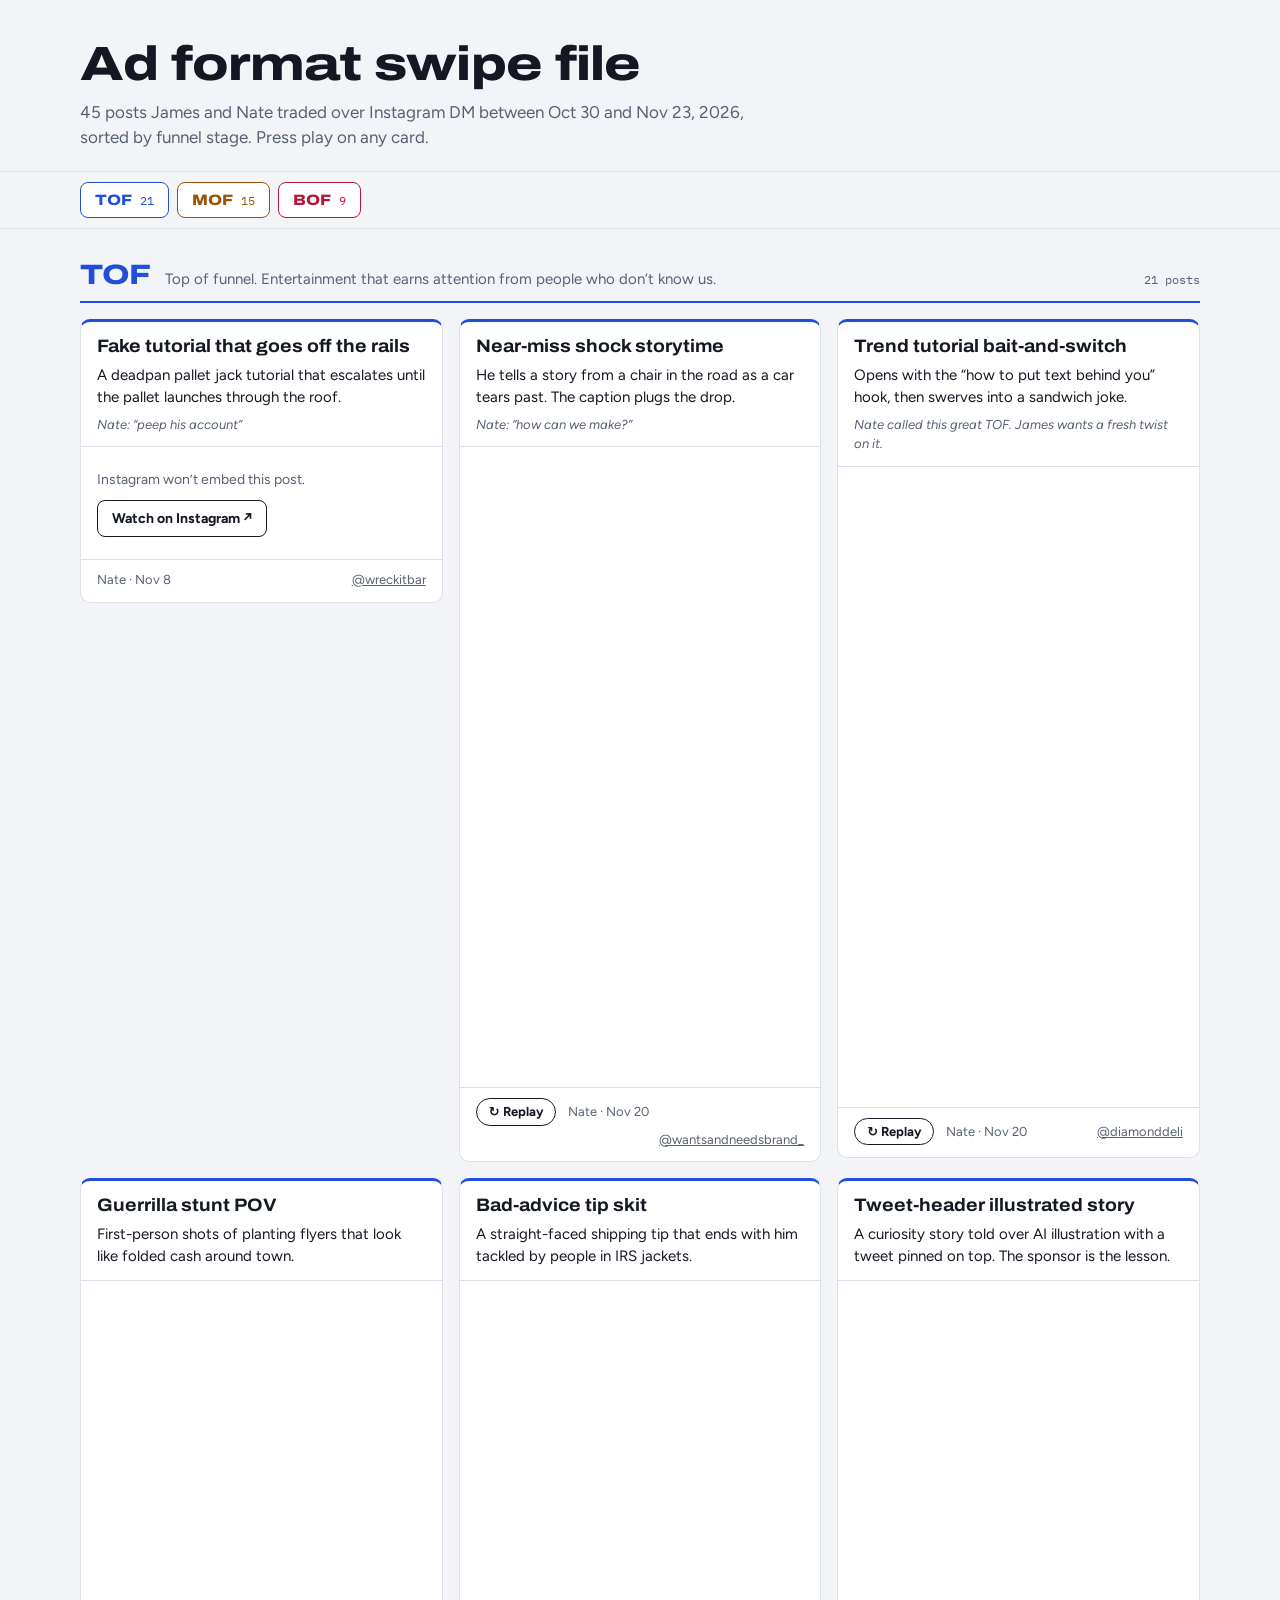
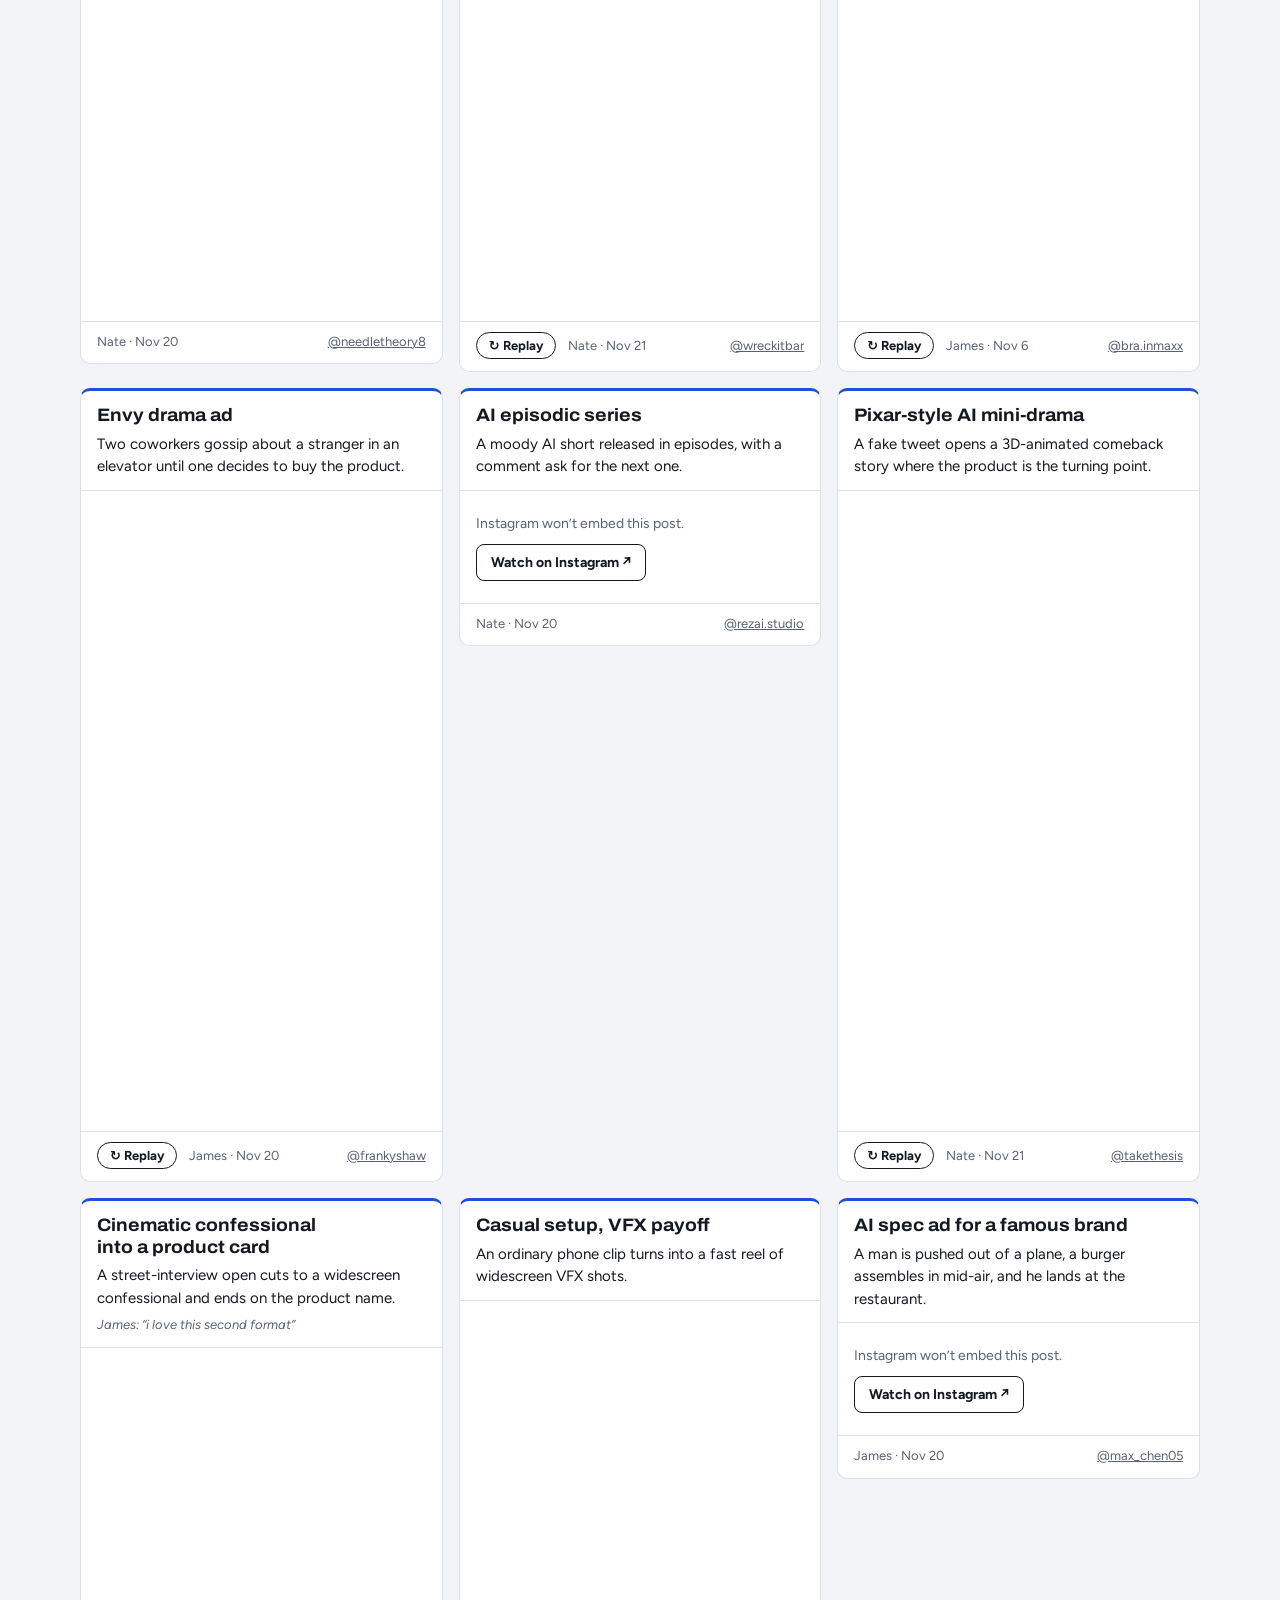
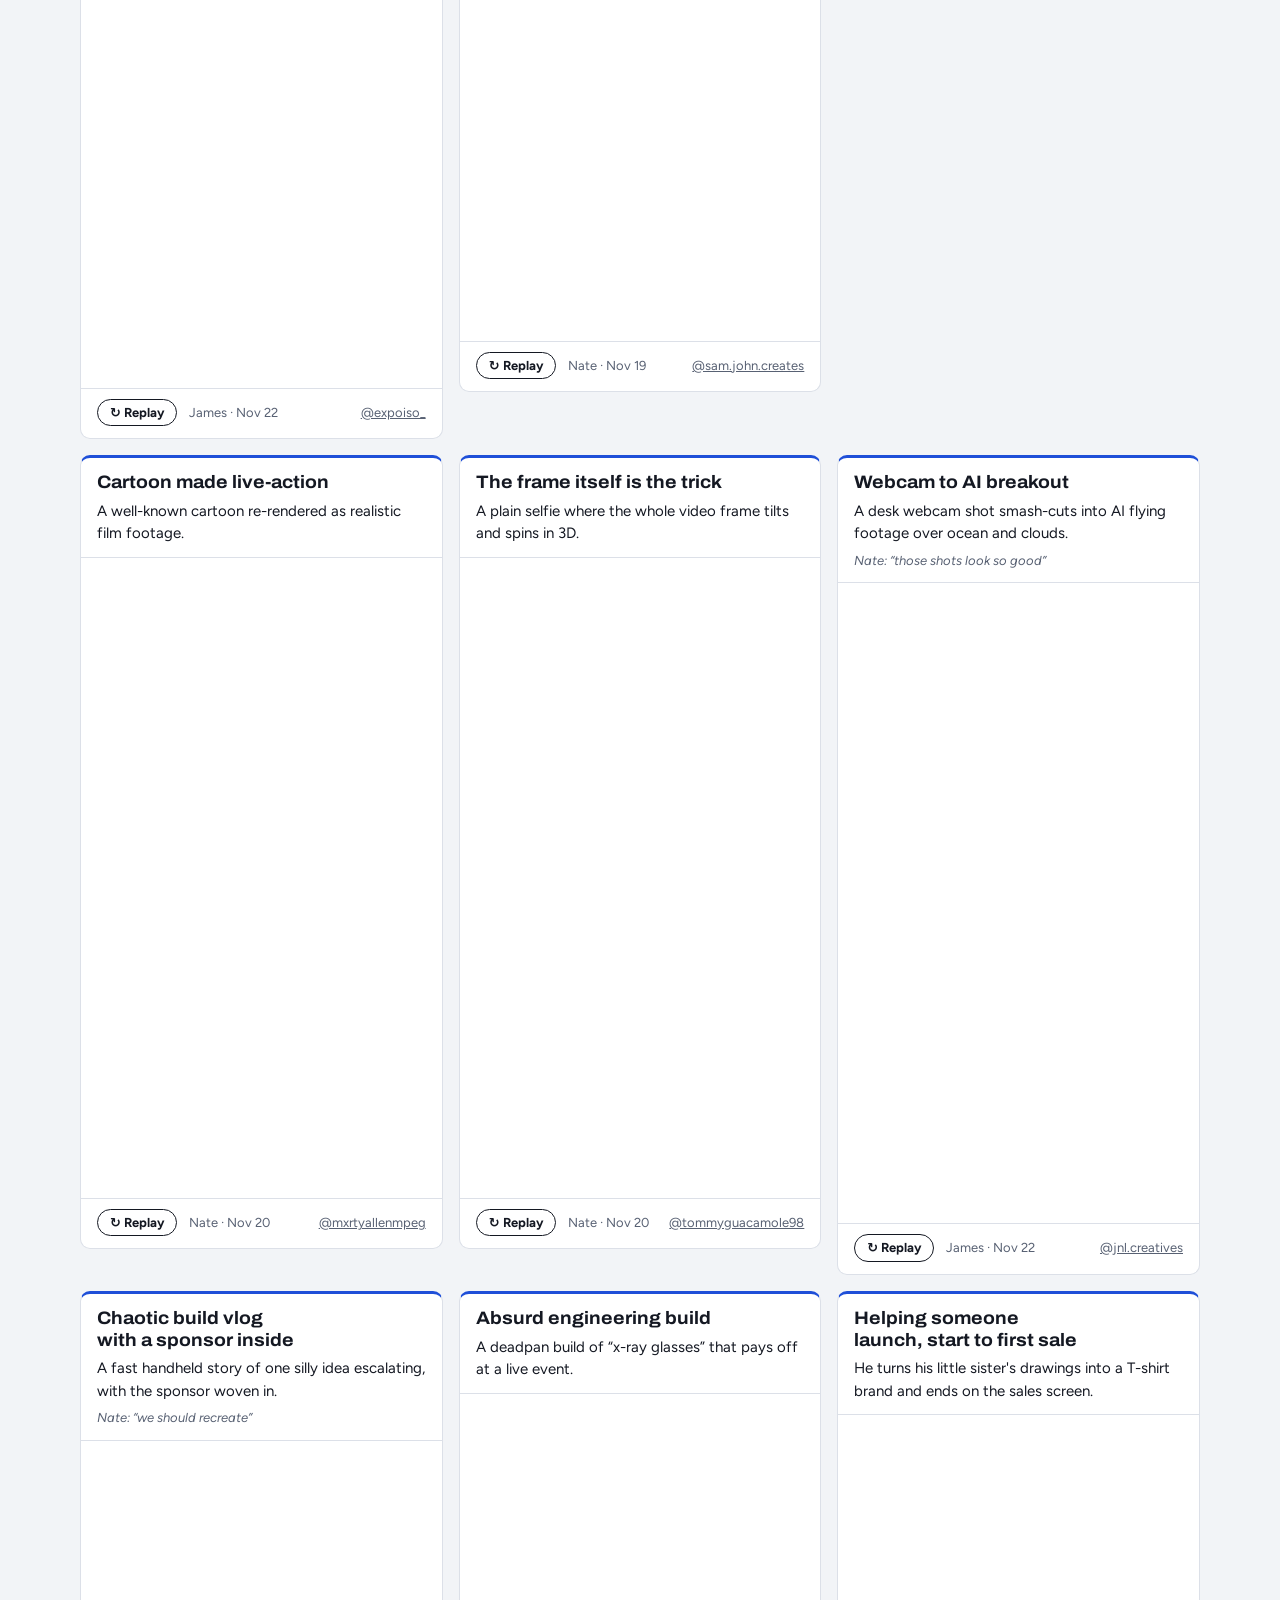
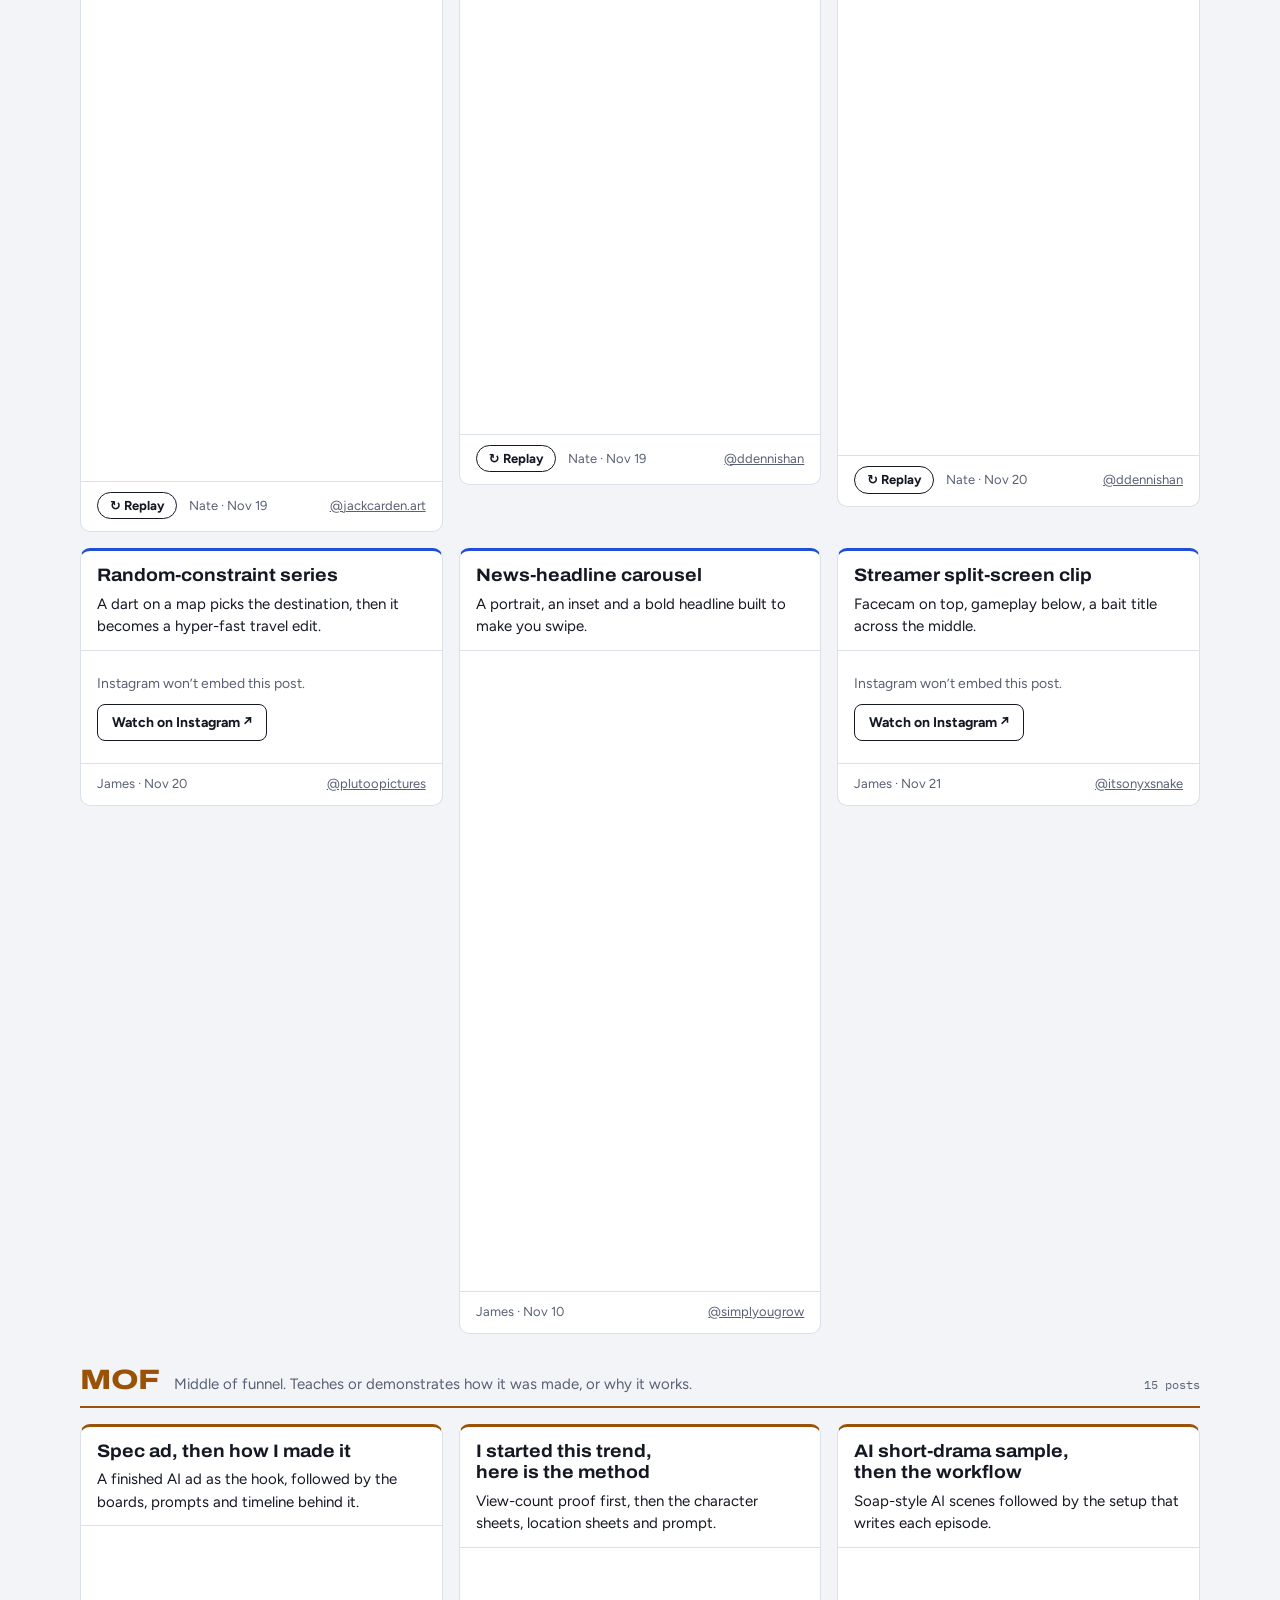
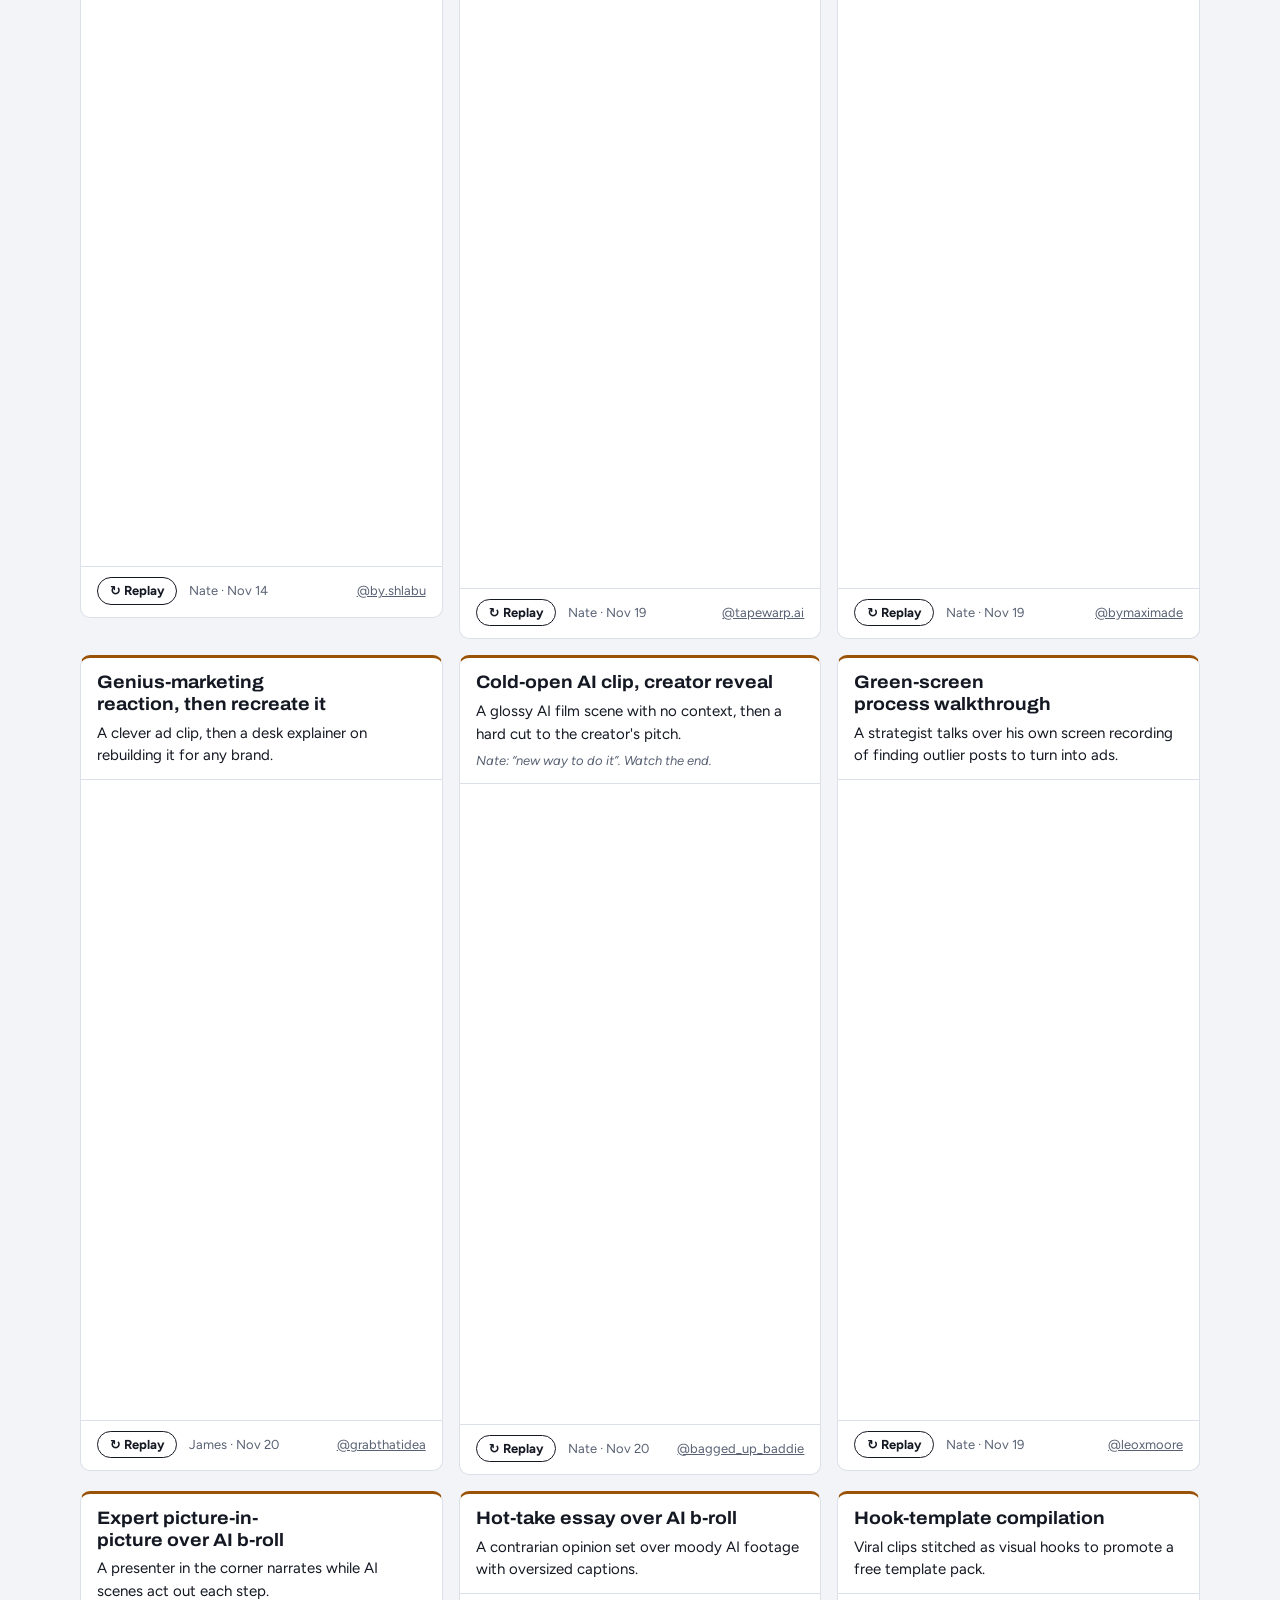
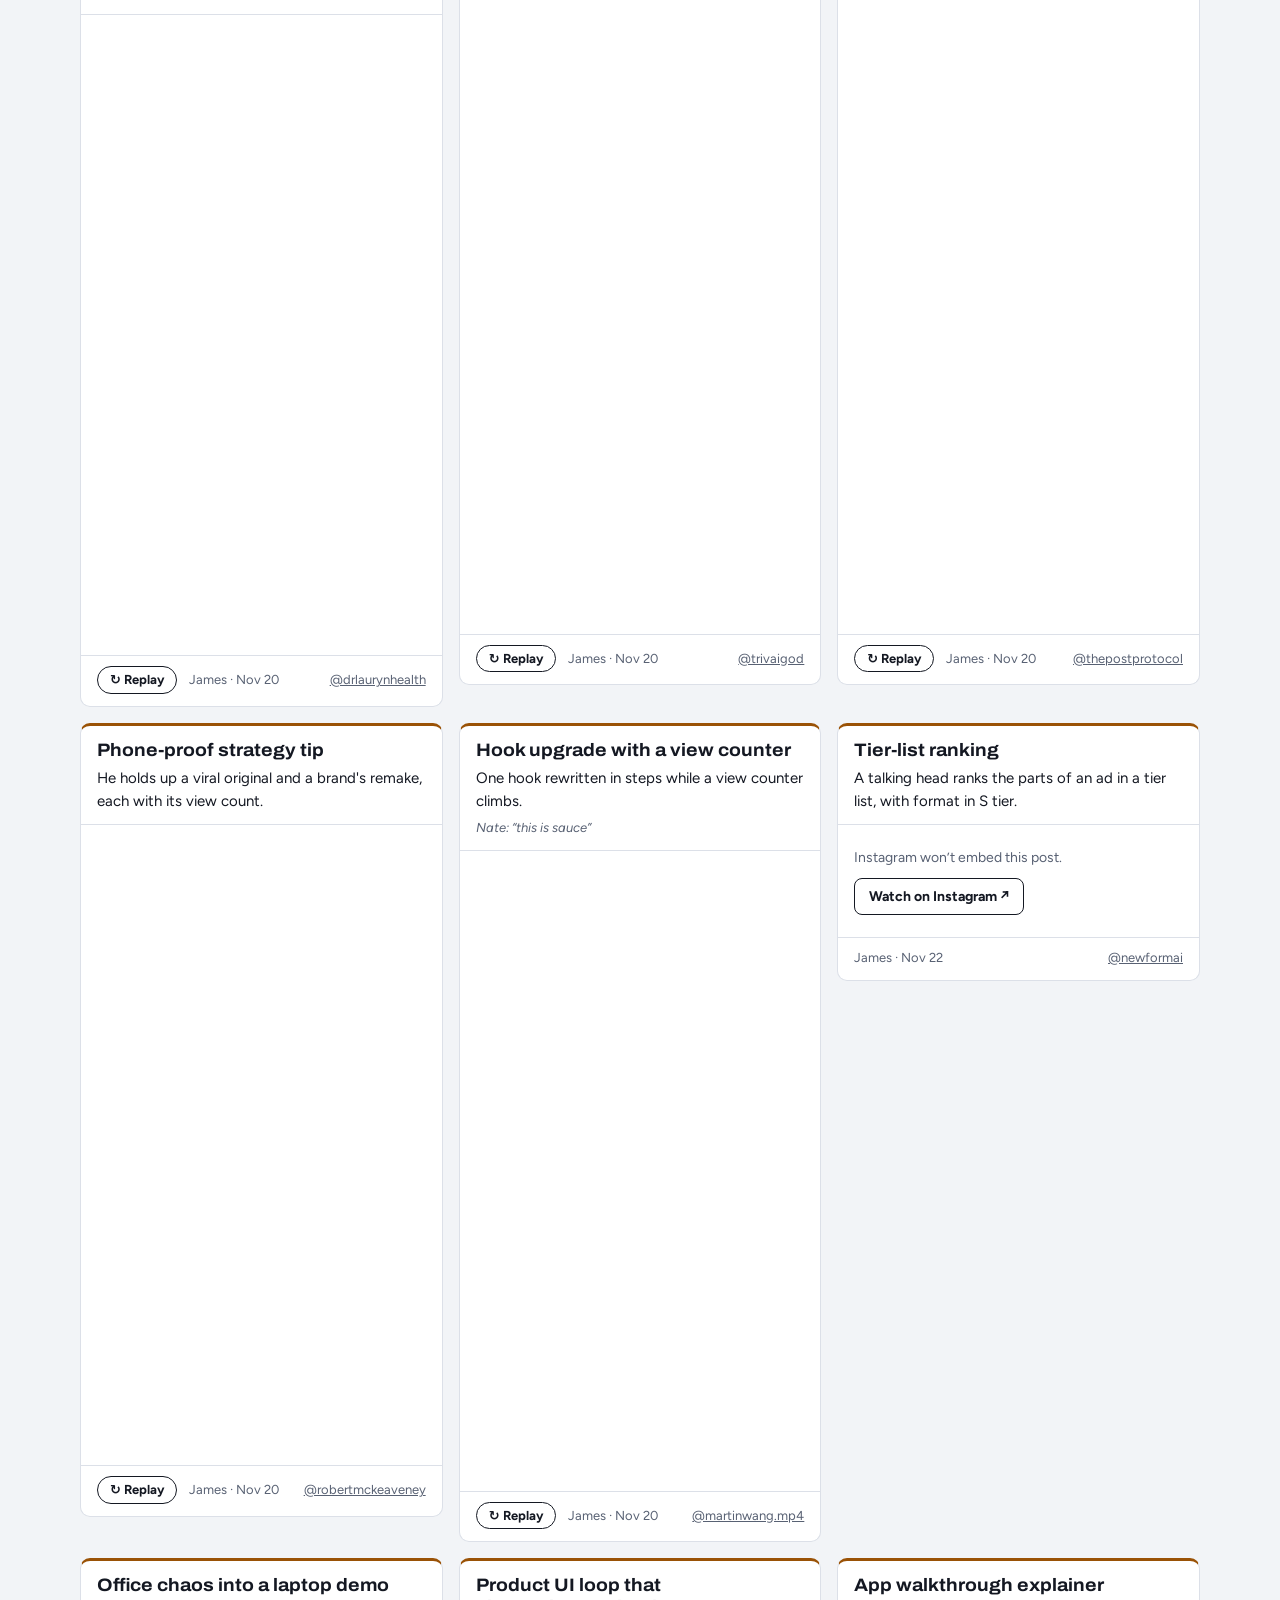
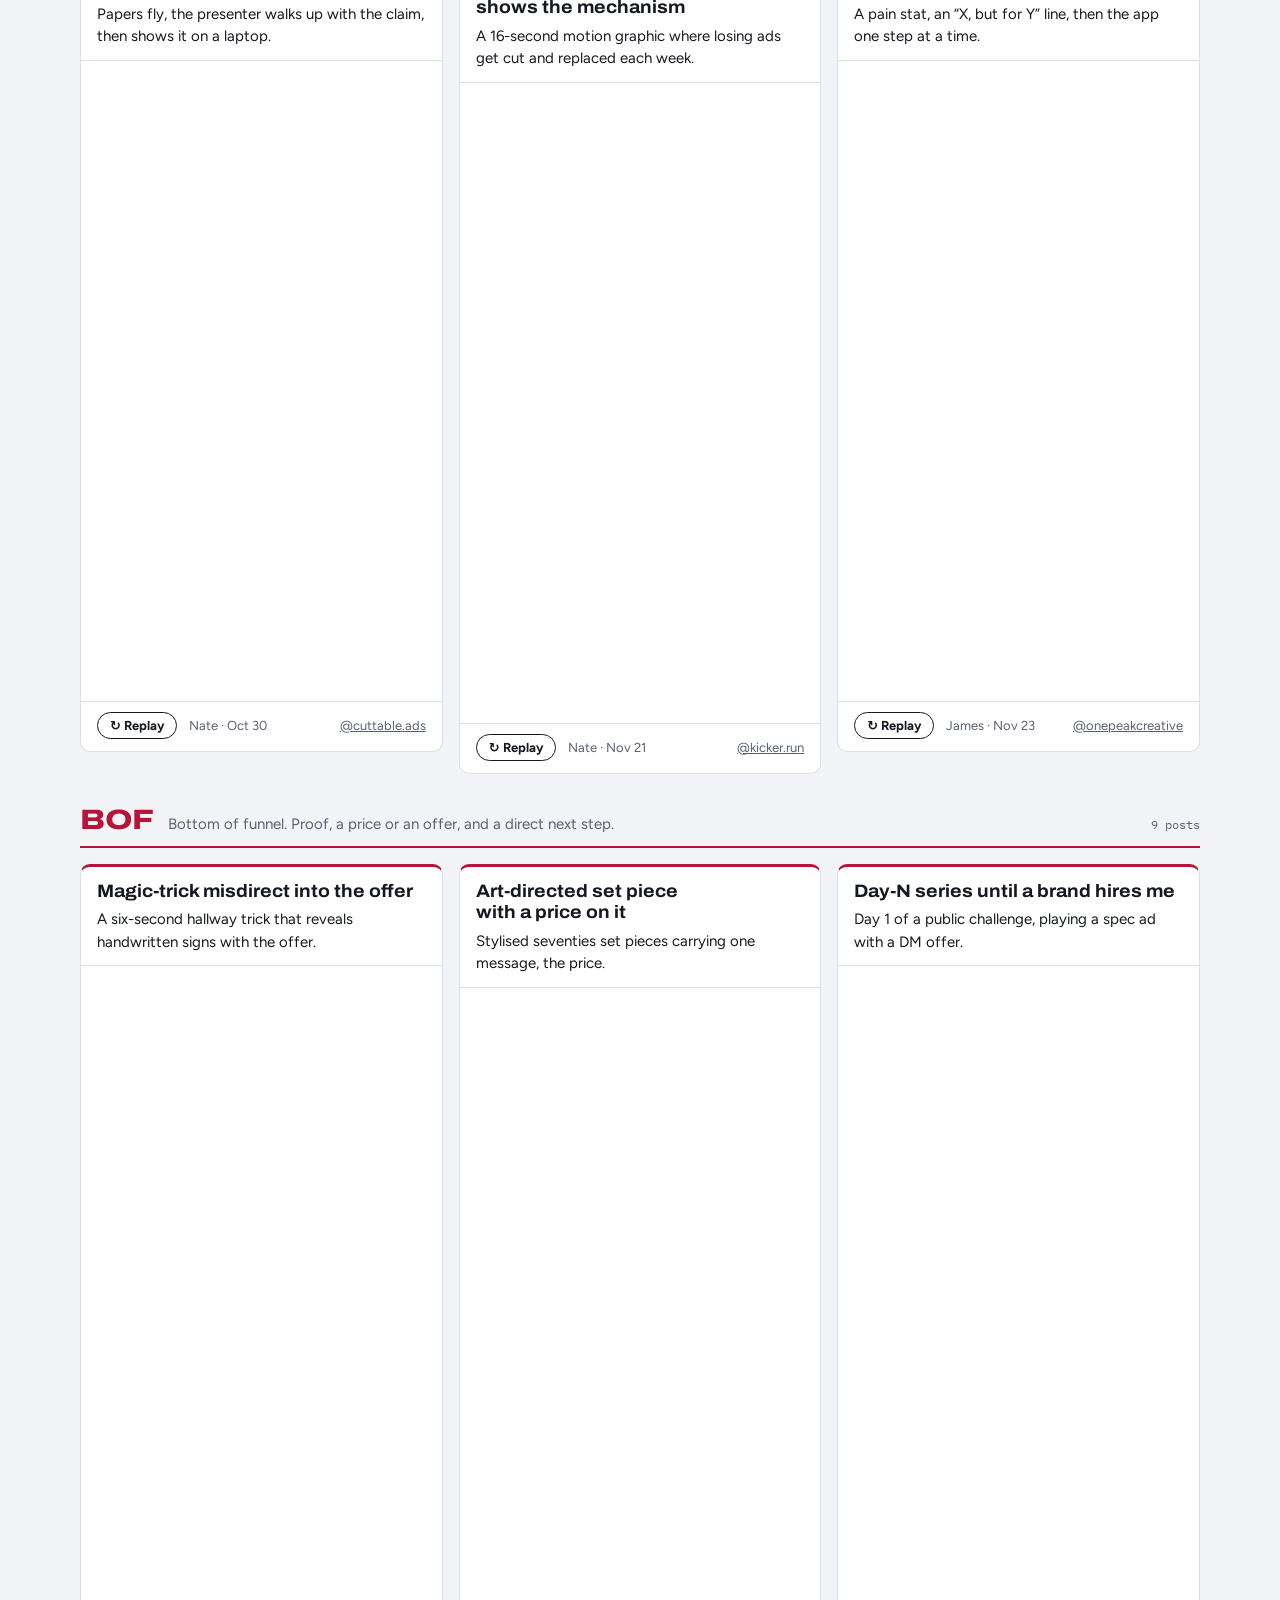
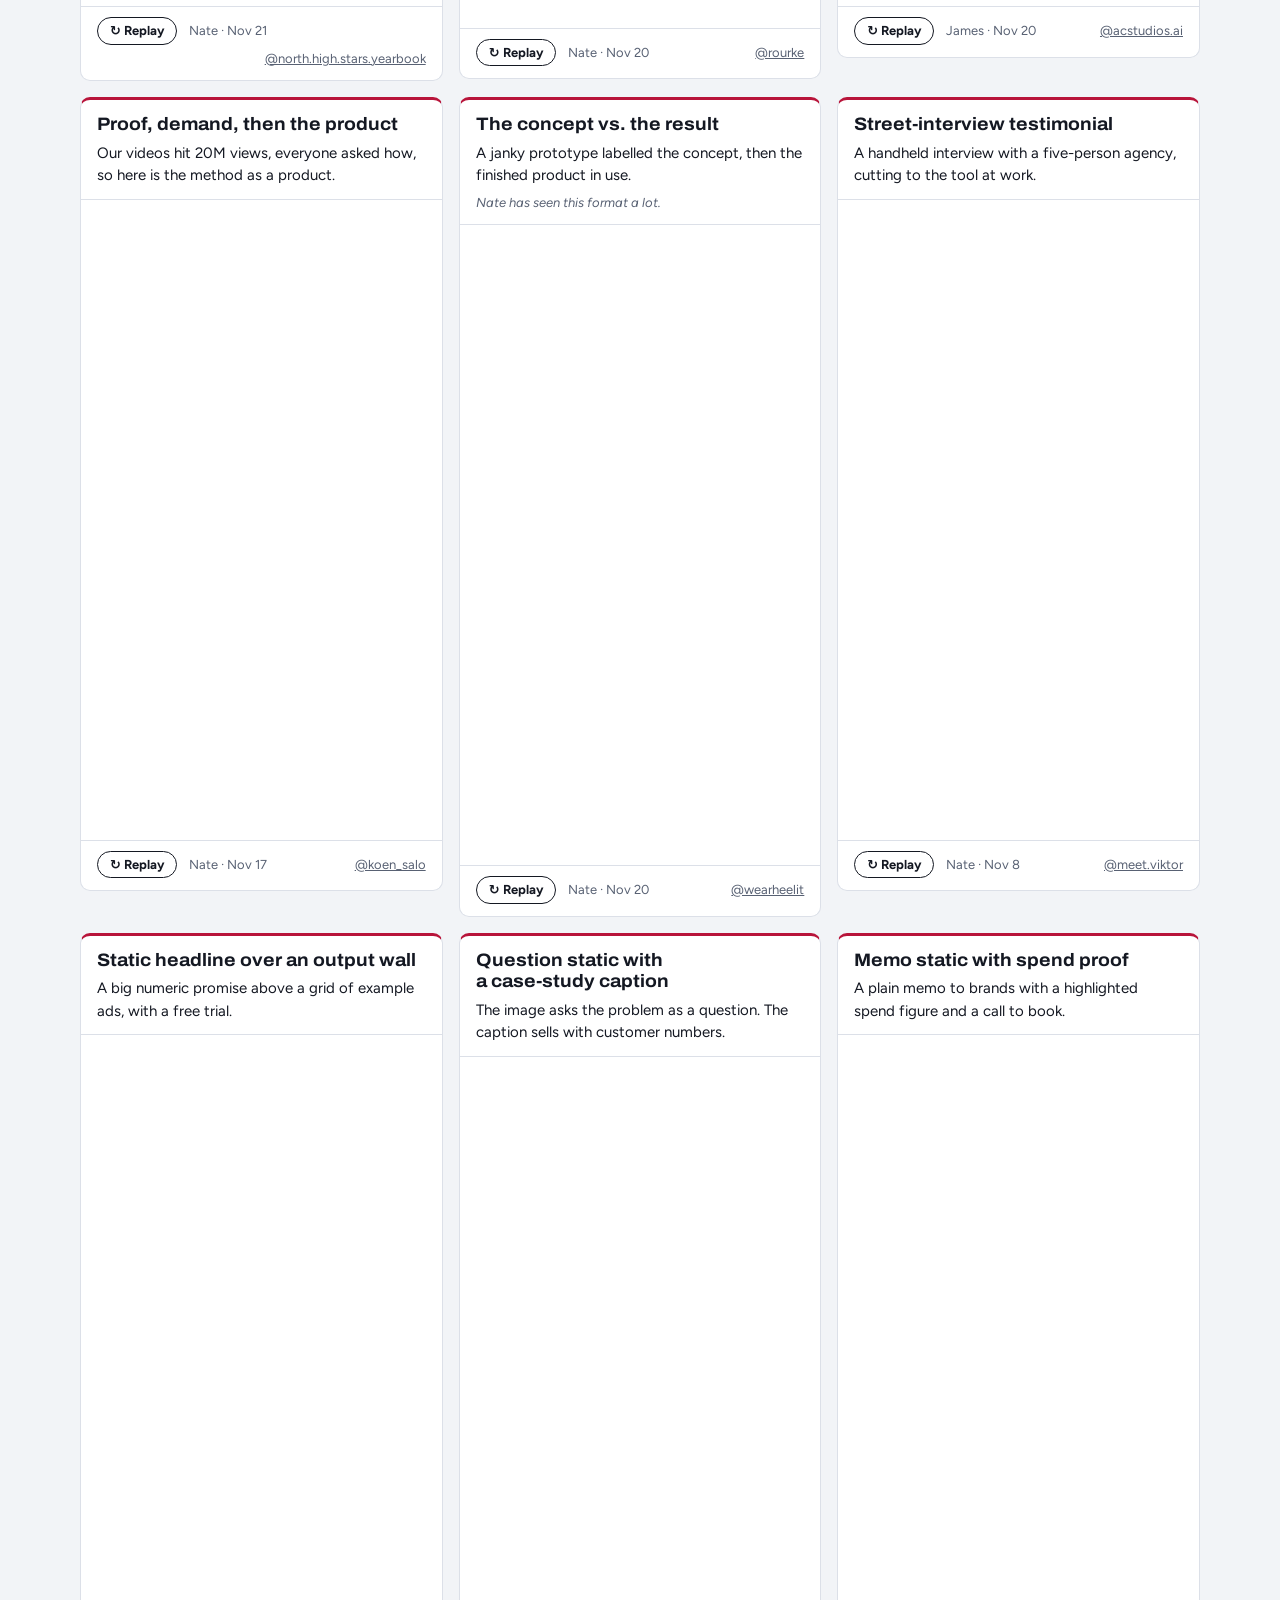
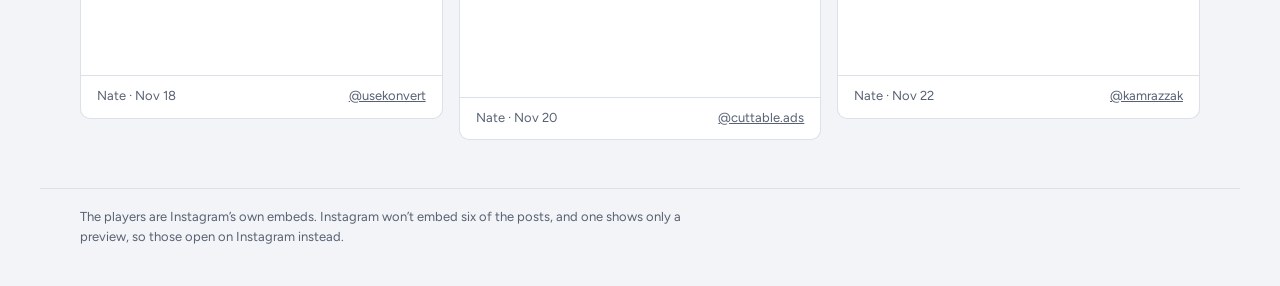
==== public/formats/index.html @ 9b808297 "Formats: add a Replay button under each video Instagram's embedded player ends on a "Watch again on " ====
<!DOCTYPE html>
<html lang="en">
<head>
<meta charset="utf-8">
<meta name="viewport" content="width=device-width, initial-scale=1">
<meta name="robots" content="noindex">
<title>Ad Format Swipe File</title>
<link href="https://fonts.googleapis.com/css2?family=Archivo:wdth,wght@62..125,100..900&family=Figtree:wght@400;500;600;700&family=IBM+Plex+Mono:wght@400;500&display=swap" rel="stylesheet">
<style>
:root {
  /* Layout: one title, three jump buttons, three stage sections of cards.
     Each card is a format name, one line, the post, and who sent it. */
  --bg: #F2F4F7;
  --surface: #FFFFFF;
  --ink: #141822;
  --muted: #586173;
  --line: #DCE0E8;
  --cold: #1F4FD8;
  --warm: #9A5206;
  --hot: #B8143A;
  --font-display: "Archivo", "Arial Narrow", Arial, sans-serif;
  --font-body: "Figtree", "Segoe UI", system-ui, sans-serif;
  --font-mono: "IBM Plex Mono", ui-monospace, "SF Mono", Menlo, monospace;
}
@media (prefers-color-scheme: dark) {
  :root:not([data-theme="light"]) {
    color-scheme: dark;
    --bg: #0E1016; --surface: #171A22; --ink: #ECEEF3; --muted: #9AA3B3; --line: #2A2F3B;
    --cold: #8FB0FF; --warm: #F0B45A; --hot: #FF8AA0;
  }
}
:root[data-theme="dark"] {
  color-scheme: dark;
  --bg: #0E1016; --surface: #171A22; --ink: #ECEEF3; --muted: #9AA3B3; --line: #2A2F3B;
  --cold: #8FB0FF; --warm: #F0B45A; --hot: #FF8AA0;
}

*, *::before, *::after { box-sizing: border-box; }
body {
  margin: 0; background: var(--bg); color: var(--ink);
  font-family: var(--font-body); font-size: 16px; line-height: 1.5;
  -webkit-font-smoothing: antialiased;
}
.wrap { max-width: 1200px; margin: 0 auto; padding-inline: clamp(16px, 4vw, 40px); }
[data-stage="tof"] { --stage: var(--cold); }
[data-stage="mof"] { --stage: var(--warm); }
[data-stage="bof"] { --stage: var(--hot); }
button { font: inherit; color: inherit; }
:focus-visible { outline: 2px solid var(--ink); outline-offset: 2px; }

.top { padding-block: 40px 20px; }
h1 {
  font-family: var(--font-display); font-stretch: 122%; font-weight: 800;
  font-size: clamp(2rem, 5vw, 3rem); line-height: 1.04; letter-spacing: -0.02em;
  margin: 0 0 10px; text-wrap: balance;
}
.lede { margin: 0; max-width: 62ch; color: var(--muted); font-size: 1.0625rem; }

.bar { position: sticky; top: 0; z-index: 5; background: var(--bg); border-block: 1px solid var(--line); }
.bar-inner { display: flex; flex-wrap: wrap; gap: 8px; padding-block: 10px; }
.bar button {
  display: inline-flex; align-items: baseline; gap: 8px;
  border: 1px solid var(--stage); background: var(--surface); color: var(--stage);
  border-radius: 8px; padding: 6px 14px; cursor: pointer;
  font-family: var(--font-display); font-stretch: 116%; font-weight: 800; font-size: 0.9375rem;
}
.bar button:hover { background: var(--stage); color: var(--bg); }
.bar button .n { font-family: var(--font-mono); font-weight: 400; font-size: 0.75rem; font-variant-numeric: tabular-nums; }

main { padding-bottom: 48px; }
.stage { padding-top: 32px; scroll-margin-top: 56px; }
.stage-head {
  display: flex; flex-wrap: wrap; align-items: baseline; gap: 4px 14px;
  border-bottom: 2px solid var(--stage); padding-bottom: 10px; margin-bottom: 16px;
}
.stage-head h2 {
  font-family: var(--font-display); font-stretch: 122%; font-weight: 800;
  font-size: 1.75rem; line-height: 1; letter-spacing: -0.01em; margin: 0; color: var(--stage);
}
.stage-head p { margin: 0; color: var(--muted); font-size: 0.9375rem; }
.stage-head .count { margin-left: auto; font-family: var(--font-mono); font-size: 0.75rem; color: var(--muted); }

.grid { display: grid; grid-template-columns: repeat(auto-fill, minmax(min(100%, 340px), 1fr)); gap: 16px; align-items: start; }
.card {
  display: flex; flex-direction: column; min-width: 0;
  background: var(--surface); border: 1px solid var(--line); border-top: 3px solid var(--stage);
  border-radius: 10px; overflow: hidden;
}
.text { padding: 14px 16px 12px; display: flex; flex-direction: column; gap: 6px; }
.card h3 {
  font-family: var(--font-display); font-stretch: 108%; font-weight: 700;
  font-size: 1.125rem; line-height: 1.2; margin: 0; text-wrap: balance;
}
.line { margin: 0; font-size: 0.9375rem; }
.said { margin: 0; font-size: 0.8125rem; color: var(--muted); font-style: italic; }

.player { border-block: 1px solid var(--line); background: #FFFFFF; }
.player iframe { display: block; width: 100%; height: 640px; border: 0; }
.player.off {
  background: transparent; padding: 22px 16px;
  display: flex; flex-direction: column; gap: 10px; align-items: flex-start;
}
.player.off p { margin: 0; font-size: 0.875rem; color: var(--muted); }
.watch {
  display: inline-block; border: 1px solid var(--ink); border-radius: 8px; padding: 7px 14px;
  color: var(--ink); font-weight: 700; font-size: 0.875rem; text-decoration: none;
}
.watch:hover { background: var(--ink); color: var(--bg); }

.meta {
  display: flex; flex-wrap: wrap; justify-content: space-between; gap: 4px 12px;
  padding: 10px 16px 12px; font-size: 0.8125rem; color: var(--muted);
}
.linkmode .meta { border-top: 1px solid var(--line); align-items: center; }
.embedmode .meta { justify-content: flex-start; align-items: center; }
.embedmode .meta a { margin-left: auto; }
.replay {
  border: 1px solid var(--ink); background: transparent; color: var(--ink);
  border-radius: 999px; padding: 3px 12px; font-size: 0.8125rem; font-weight: 700; cursor: pointer;
}
.replay:hover { background: var(--ink); color: var(--bg); }
.meta a { color: var(--muted); overflow-wrap: anywhere; }
.meta a:hover { color: var(--ink); }

.notes { border-top: 1px solid var(--line); padding-block: 18px 40px; color: var(--muted); font-size: 0.8125rem; }
.notes p { margin: 0; max-width: 80ch; }

@media (max-width: 720px) {
  .top { padding-block: 28px 16px; }
  .bar { position: static; }
  .stage-head .count { margin-left: 0; }
}
</style>
</head>
<body>

<header class="wrap top">
  <h1>Ad format swipe file</h1>
  <p class="lede">45 posts James and Nate traded over Instagram DM between Oct 30 and Nov 23, 2026, sorted by funnel stage. Press play on any card.</p>
</header>

<nav class="bar" aria-label="Jump to a funnel stage"><div class="wrap bar-inner" id="nav"></div></nav>

<main class="wrap" id="main"></main>

<footer class="wrap notes"><p>The players are Instagram’s own embeds. Instagram won’t embed six of the posts, and one shows only a preview, so those open on Instagram instead.</p></footer>

<script id="data" type="application/json">[{"s":"tof","n":"Fake tutorial that goes off the rails","d":"A deadpan pallet jack tutorial that escalates until the pallet launches through the roof.","h":"wreckitbar","u":"/reel/Dfe0l4mBnbK/","by":"Nate","on":"Nov 8","e":"x","t":"Nate: “peep his account”"},{"s":"tof","n":"Near-miss shock storytime","d":"He tells a story from a chair in the road as a car tears past. The caption plugs the drop.","h":"wantsandneedsbrand_","u":"/reel/DdC8RL-B4hZ/","by":"Nate","on":"Nov 20","e":"v","t":"Nate: “how can we make?”"},{"s":"tof","n":"Trend tutorial bait-and-switch","d":"Opens with the “how to put text behind you” hook, then swerves into a sandwich joke.","h":"diamonddeli","u":"/reel/DeehbZ-RkL8/","by":"Nate","on":"Nov 20","e":"v","t":"Nate called this great TOF. James wants a fresh twist on it."},{"s":"tof","n":"Guerrilla stunt POV","d":"First-person shots of planting flyers that look like folded cash around town.","h":"needletheory8","u":"/reel/DagW_YKPjac/","by":"Nate","on":"Nov 20","e":"w"},{"s":"tof","n":"Bad-advice tip skit","d":"A straight-faced shipping tip that ends with him tackled by people in IRS jackets.","h":"wreckitbar","u":"/reel/DfcjseLS7gq/","by":"Nate","on":"Nov 21","e":"v"},{"s":"tof","n":"Tweet-header illustrated story","d":"A curiosity story told over AI illustration with a tweet pinned on top. The sponsor is the lesson.","h":"bra.inmaxx","u":"/p/De1KHa2gFvG/","by":"James","on":"Nov 6","e":"v"},{"s":"tof","n":"Envy drama ad","d":"Two coworkers gossip about a stranger in an elevator until one decides to buy the product.","h":"frankyshaw","u":"/reel/DeU9pM7xy1E/","by":"James","on":"Nov 20","e":"v"},{"s":"tof","n":"AI episodic series","d":"A moody AI short released in episodes, with a comment ask for the next one.","h":"rezai.studio","u":"/reel/Df9p5sCxV2Z/","by":"Nate","on":"Nov 20","e":"x"},{"s":"tof","n":"Pixar-style AI mini-drama","d":"A fake tweet opens a 3D-animated comeback story where the product is the turning point.","h":"takethesis","u":"/p/Df7majcMQTp/","by":"Nate","on":"Nov 21","e":"v"},{"s":"tof","n":"Cinematic confessional into a product card","d":"A street-interview open cuts to a widescreen confessional and ends on the product name.","h":"expoiso_","u":"/reel/Dc02c0CJ-4b/","by":"James","on":"Nov 22","e":"v","t":"James: “i love this second format”"},{"s":"tof","n":"Casual setup, VFX payoff","d":"An ordinary phone clip turns into a fast reel of widescreen VFX shots.","h":"sam.john.creates","u":"/reel/DdeLszSq2uD/","by":"Nate","on":"Nov 19","e":"v"},{"s":"tof","n":"AI spec ad for a famous brand","d":"A man is pushed out of a plane, a burger assembles in mid-air, and he lands at the restaurant.","h":"max_chen05","u":"/reel/DcESBP2Oejh/","by":"James","on":"Nov 20","e":"x"},{"s":"tof","n":"Cartoon made live-action","d":"A well-known cartoon re-rendered as realistic film footage.","h":"mxrtyallenmpeg","u":"/reel/DfZ6bOrB2yD/","by":"Nate","on":"Nov 20","e":"v"},{"s":"tof","n":"The frame itself is the trick","d":"A plain selfie where the whole video frame tilts and spins in 3D.","h":"tommyguacamole98","u":"/reel/DfoXUwQooT3/","by":"Nate","on":"Nov 20","e":"v"},{"s":"tof","n":"Webcam to AI breakout","d":"A desk webcam shot smash-cuts into AI flying footage over ocean and clouds.","h":"jnl.creatives","u":"/reel/Dfeodx6KRQM/","by":"James","on":"Nov 22","e":"v","t":"Nate: “those shots look so good”"},{"s":"tof","n":"Chaotic build vlog with a sponsor inside","d":"A fast handheld story of one silly idea escalating, with the sponsor woven in.","h":"jackcarden.art","u":"/reel/DdhIJoittdS/","by":"Nate","on":"Nov 19","e":"v","t":"Nate: “we should recreate”"},{"s":"tof","n":"Absurd engineering build","d":"A deadpan build of “x-ray glasses” that pays off at a live event.","h":"ddennishan","u":"/reel/Df5KonoOV0M/","by":"Nate","on":"Nov 19","e":"v"},{"s":"tof","n":"Helping someone launch, start to first sale","d":"He turns his little sister's drawings into a T-shirt brand and ends on the sales screen.","h":"ddennishan","u":"/reel/De6rtpvOi05/","by":"Nate","on":"Nov 20","e":"v"},{"s":"tof","n":"Random-constraint series","d":"A dart on a map picks the destination, then it becomes a hyper-fast travel edit.","h":"plutoopictures","u":"/reel/Dfr7Cr7TnUe/","by":"James","on":"Nov 20","e":"x"},{"s":"tof","n":"News-headline carousel","d":"A portrait, an inset and a bold headline built to make you swipe.","h":"simplyougrow","u":"/p/DfRIqeomQES/","by":"James","on":"Nov 10","e":"i"},{"s":"tof","n":"Streamer split-screen clip","d":"Facecam on top, gameplay below, a bait title across the middle.","h":"itsonyxsnake","u":"/reel/Dej5AkjxcHN/","by":"James","on":"Nov 21","e":"x"},{"s":"mof","n":"Spec ad, then how I made it","d":"A finished AI ad as the hook, followed by the boards, prompts and timeline behind it.","h":"by.shlabu","u":"/reel/DfvBBfbt936/","by":"Nate","on":"Nov 14","e":"v"},{"s":"mof","n":"I started this trend, here is the method","d":"View-count proof first, then the character sheets, location sheets and prompt.","h":"tapewarp.ai","u":"/reel/DfaJOoUN0SK/","by":"Nate","on":"Nov 19","e":"v"},{"s":"mof","n":"AI short-drama sample, then the workflow","d":"Soap-style AI scenes followed by the setup that writes each episode.","h":"bymaximade","u":"/reel/DfsceikqH4q/","by":"Nate","on":"Nov 19","e":"v"},{"s":"mof","n":"Genius-marketing reaction, then recreate it","d":"A clever ad clip, then a desk explainer on rebuilding it for any brand.","h":"grabthatidea","u":"/reel/DfPfsnFOTEo/","by":"James","on":"Nov 20","e":"v"},{"s":"mof","n":"Cold-open AI clip, creator reveal","d":"A glossy AI film scene with no context, then a hard cut to the creator's pitch.","h":"bagged_up_baddie","u":"/reel/DfvNLNHSony/","by":"Nate","on":"Nov 20","e":"v","t":"Nate: “new way to do it”. Watch the end."},{"s":"mof","n":"Green-screen process walkthrough","d":"A strategist talks over his own screen recording of finding outlier posts to turn into ads.","h":"leoxmoore","u":"/reel/Df6s-r3T0pi/","by":"Nate","on":"Nov 19","e":"v"},{"s":"mof","n":"Expert picture-in-picture over AI b-roll","d":"A presenter in the corner narrates while AI scenes act out each step.","h":"drlaurynhealth","u":"/reel/Dctd5qCiGFe/","by":"James","on":"Nov 20","e":"v"},{"s":"mof","n":"Hot-take essay over AI b-roll","d":"A contrarian opinion set over moody AI footage with oversized captions.","h":"trivaigod","u":"/reel/DYcNM1eOXjN/","by":"James","on":"Nov 20","e":"v"},{"s":"mof","n":"Hook-template compilation","d":"Viral clips stitched as visual hooks to promote a free template pack.","h":"thepostprotocol","u":"/reel/DdN-rujgYld/","by":"James","on":"Nov 20","e":"v"},{"s":"mof","n":"Phone-proof strategy tip","d":"He holds up a viral original and a brand's remake, each with its view count.","h":"robertmckeaveney","u":"/reel/DeDfWp_zslJ/","by":"James","on":"Nov 20","e":"v"},{"s":"mof","n":"Hook upgrade with a view counter","d":"One hook rewritten in steps while a view counter climbs.","h":"martinwang.mp4","u":"/reel/Dczr8MGgHeo/","by":"James","on":"Nov 20","e":"v","t":"Nate: “this is sauce”"},{"s":"mof","n":"Tier-list ranking","d":"A talking head ranks the parts of an ad in a tier list, with format in S tier.","h":"newformai","u":"/p/Df9FR3hgt4X/","by":"James","on":"Nov 22","e":"x"},{"s":"mof","n":"Office chaos into a laptop demo","d":"Papers fly, the presenter walks up with the claim, then shows it on a laptop.","h":"cuttable.ads","u":"/p/De0BCdWAmfR/","by":"Nate","on":"Oct 30","e":"v"},{"s":"mof","n":"Product UI loop that shows the mechanism","d":"A 16-second motion graphic where losing ads get cut and replaced each week.","h":"kicker.run","u":"/p/DfUWgHFA2yY/","by":"Nate","on":"Nov 21","e":"v"},{"s":"mof","n":"App walkthrough explainer","d":"A pain stat, an “X, but for Y” line, then the app one step at a time.","h":"onepeakcreative","u":"/p/Df6FpMRANpB/","by":"James","on":"Nov 23","e":"v"},{"s":"bof","n":"Magic-trick misdirect into the offer","d":"A six-second hallway trick that reveals handwritten signs with the offer.","h":"north.high.stars.yearbook","u":"/reel/DeNtpdzxn_0/","by":"Nate","on":"Nov 21","e":"v"},{"s":"bof","n":"Art-directed set piece with a price on it","d":"Stylised seventies set pieces carrying one message, the price.","h":"rourke","u":"/reel/Dfhr1AEKCcs/","by":"Nate","on":"Nov 20","e":"v"},{"s":"bof","n":"Day-N series until a brand hires me","d":"Day 1 of a public challenge, playing a spec ad with a DM offer.","h":"acstudios.ai","u":"/reel/Df8RG3ggIiA/","by":"James","on":"Nov 20","e":"v"},{"s":"bof","n":"Proof, demand, then the product","d":"Our videos hit 20M views, everyone asked how, so here is the method as a product.","h":"koen_salo","u":"/p/DfmPwd9gbA1/","by":"Nate","on":"Nov 17","e":"v"},{"s":"bof","n":"The concept vs. the result","d":"A janky prototype labelled the concept, then the finished product in use.","h":"wearheelit","u":"/reel/DfVqgPaxd7N/","by":"Nate","on":"Nov 20","e":"v","t":"Nate has seen this format a lot."},{"s":"bof","n":"Street-interview testimonial","d":"A handheld interview with a five-person agency, cutting to the tool at work.","h":"meet.viktor","u":"/p/Dd1-Quwg1tv/","by":"Nate","on":"Nov 8","e":"v"},{"s":"bof","n":"Static headline over an output wall","d":"A big numeric promise above a grid of example ads, with a free trial.","h":"usekonvert","u":"/p/Dd9GOnAMFQL/","by":"Nate","on":"Nov 18","e":"i"},{"s":"bof","n":"Question static with a case-study caption","d":"The image asks the problem as a question. The caption sells with customer numbers.","h":"cuttable.ads","u":"/p/DesZGysAS4G/","by":"Nate","on":"Nov 20","e":"i"},{"s":"bof","n":"Memo static with spend proof","d":"A plain memo to brands with a highlighted spend figure and a call to book.","h":"kamrazzak","u":"/p/Dfm7b7KAg1w/","by":"Nate","on":"Nov 22","e":"i"}]</script>
<script>
(function () {
  var EMBED = true;
  var DATA = JSON.parse(document.getElementById('data').textContent);
  var STAGES = [
    { id: 'tof', name: 'TOF', def: 'Top of funnel. Entertainment that earns attention from people who don’t know us.' },
    { id: 'mof', name: 'MOF', def: 'Middle of funnel. Teaches or demonstrates how it was made, or why it works.' },
    { id: 'bof', name: 'BOF', def: 'Bottom of funnel. Proof, a price or an offer, and a direct next step.' }
  ];
  var main = document.getElementById('main');
  var nav = document.getElementById('nav');
  document.body.className = EMBED ? 'embedmode' : 'linkmode';

  function el(tag, cls, text) {
    var e = document.createElement(tag);
    if (cls) e.className = cls;
    if (text != null) e.textContent = text;
    return e;
  }
  function watchLink(url) {
    var a = el('a', 'watch', 'Watch on Instagram ↗');
    a.href = url; a.target = '_blank'; a.rel = 'noopener noreferrer';
    return a;
  }

  function card(d) {
    var url = 'https://www.instagram.com' + d.u;
    var a = el('article', 'card');
    a.setAttribute('data-stage', d.s);

    var text = el('div', 'text');
    text.appendChild(el('h3', null, d.n));
    text.appendChild(el('p', 'line', d.d));
    if (d.t) text.appendChild(el('p', 'said', d.t));
    a.appendChild(text);

    var frame = null;
    if (EMBED && d.e !== 'x') {
      var box = el('div', 'player');
      var f = document.createElement('iframe');
      frame = f;
      f.setAttribute('loading', 'lazy');
      f.setAttribute('allowfullscreen', '');
      f.setAttribute('scrolling', 'no');
      f.setAttribute('allow', 'autoplay; encrypted-media; picture-in-picture; clipboard-write');
      f.title = 'Instagram post by ' + d.h;
      f.src = url + 'embed/';
      box.appendChild(f);
      a.appendChild(box);
    } else if (EMBED) {
      var off = el('div', 'player off');
      off.appendChild(el('p', null, 'Instagram won’t embed this post.'));
      off.appendChild(watchLink(url));
      a.appendChild(off);
    }

    var meta = el('div', 'meta');
    if (frame && d.e === 'v') {
      // Instagram's player ends on a "Watch again on Instagram" screen. Reloading the frame brings the play button back.
      var rb = el('button', 'replay', '↻ Replay');
      rb.type = 'button';
      rb.title = 'Reset the player so the video plays here again';
      rb.addEventListener('click', function () { frame.src = url + 'embed/'; });
      meta.appendChild(rb);
    }
    meta.appendChild(el('span', null, d.by + ' · ' + d.on));
    if (EMBED) {
      var h = el('a', null, '@' + d.h);
      h.href = url; h.target = '_blank'; h.rel = 'noopener noreferrer';
      meta.appendChild(h);
    } else {
      meta.appendChild(el('span', null, '@' + d.h));
      meta.appendChild(watchLink(url));
    }
    a.appendChild(meta);
    return a;
  }

  STAGES.forEach(function (s) {
    var items = DATA.filter(function (d) { return d.s === s.id; });
    var sec = el('section', 'stage');
    sec.id = s.id + '-posts';
    sec.setAttribute('data-stage', s.id);
    var head = el('div', 'stage-head');
    head.appendChild(el('h2', null, s.name));
    head.appendChild(el('p', null, s.def));
    head.appendChild(el('span', 'count', items.length + ' posts'));
    sec.appendChild(head);
    var grid = el('div', 'grid');
    items.forEach(function (d) { grid.appendChild(card(d)); });
    sec.appendChild(grid);
    main.appendChild(sec);

    var b = el('button', null, s.name + ' ');
    b.type = 'button';
    b.setAttribute('data-stage', s.id);
    b.appendChild(el('span', 'n', String(items.length)));
    b.addEventListener('click', function () { sec.scrollIntoView({ block: 'start' }); });
    nav.appendChild(b);
  });

  // Instagram's player reports its own height; size each frame to fit.
  window.addEventListener('message', function (e) {
    if (e.origin !== 'https://www.instagram.com') return;
    var d = e.data;
    try { if (typeof d === 'string') d = JSON.parse(d); } catch (x) { return; }
    if (!d || d.type !== 'MEASURE' || !d.details || !d.details.height) return;
    var frames = document.querySelectorAll('.player iframe');
    for (var i = 0; i < frames.length; i++) {
      if (frames[i].contentWindow === e.source) { frames[i].style.height = Math.ceil(d.details.height) + 'px'; break; }
    }
  });
})();
</script>
</body>
</html>
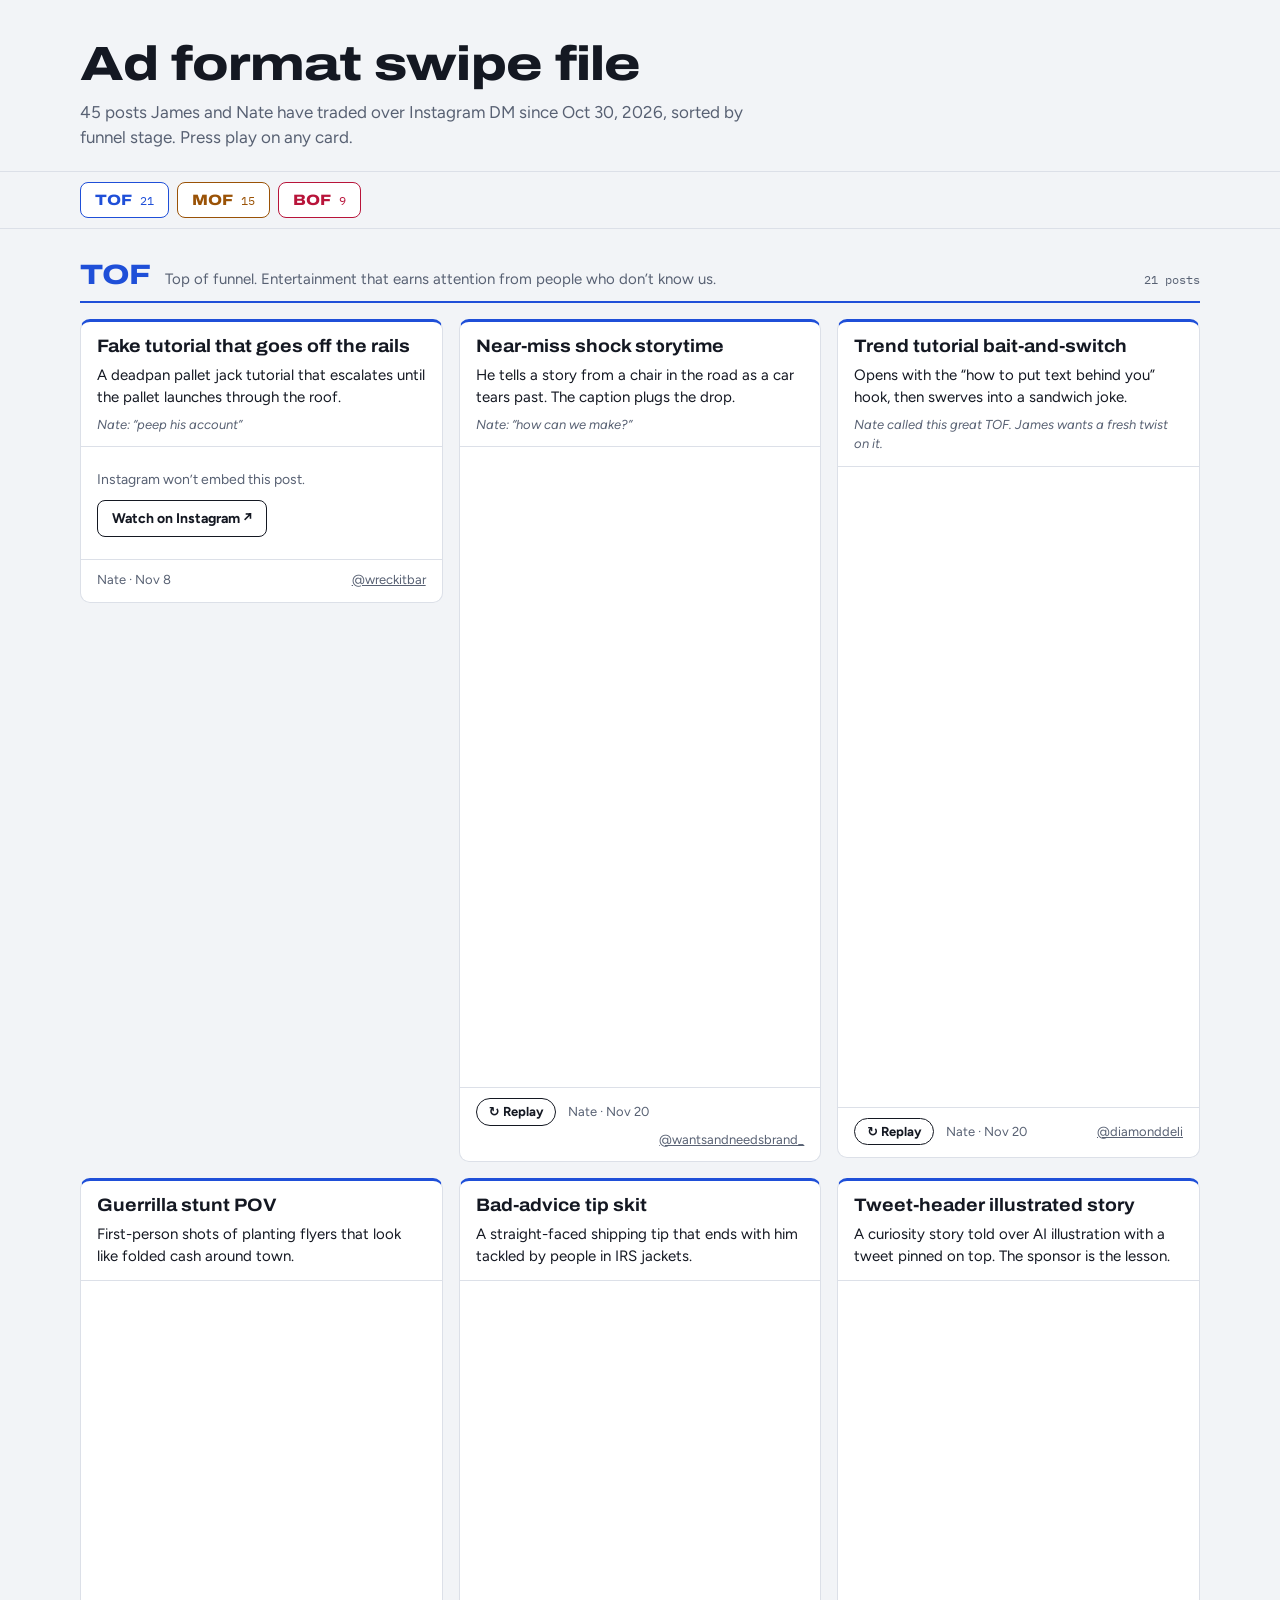
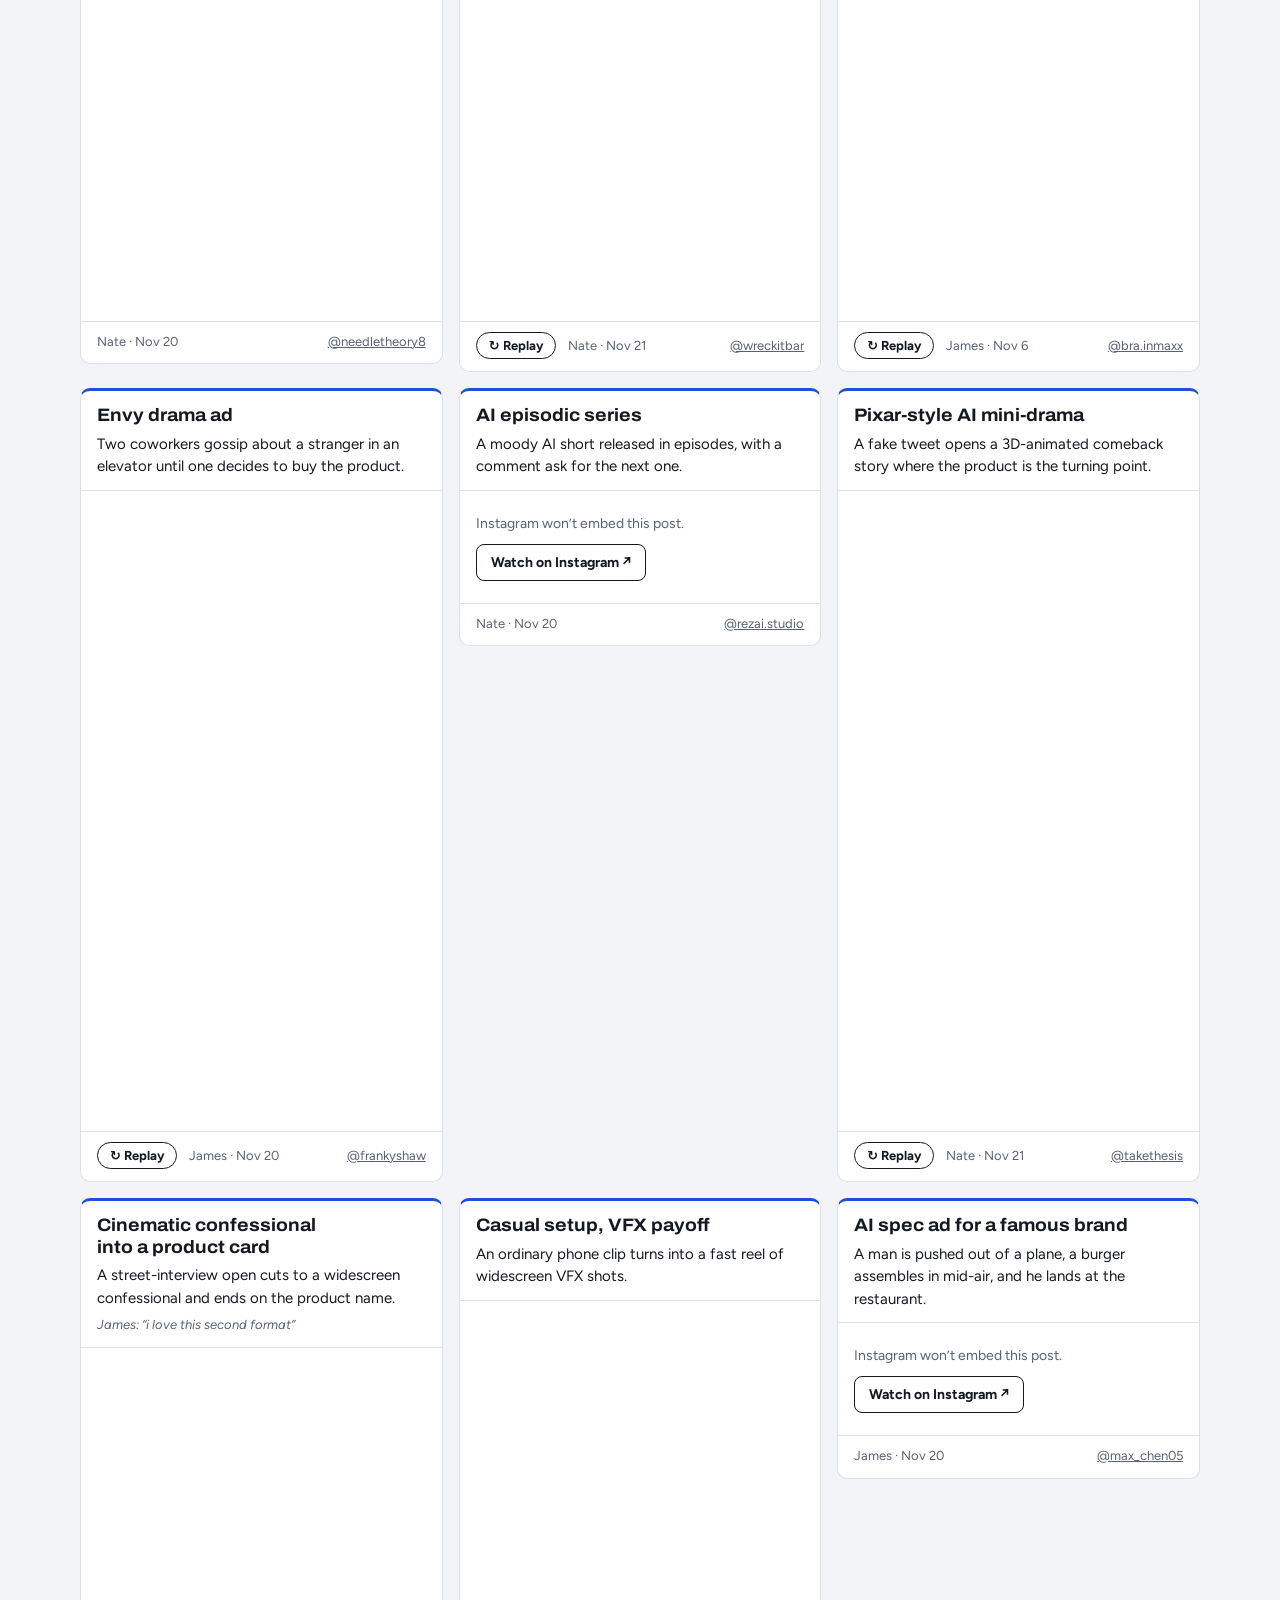
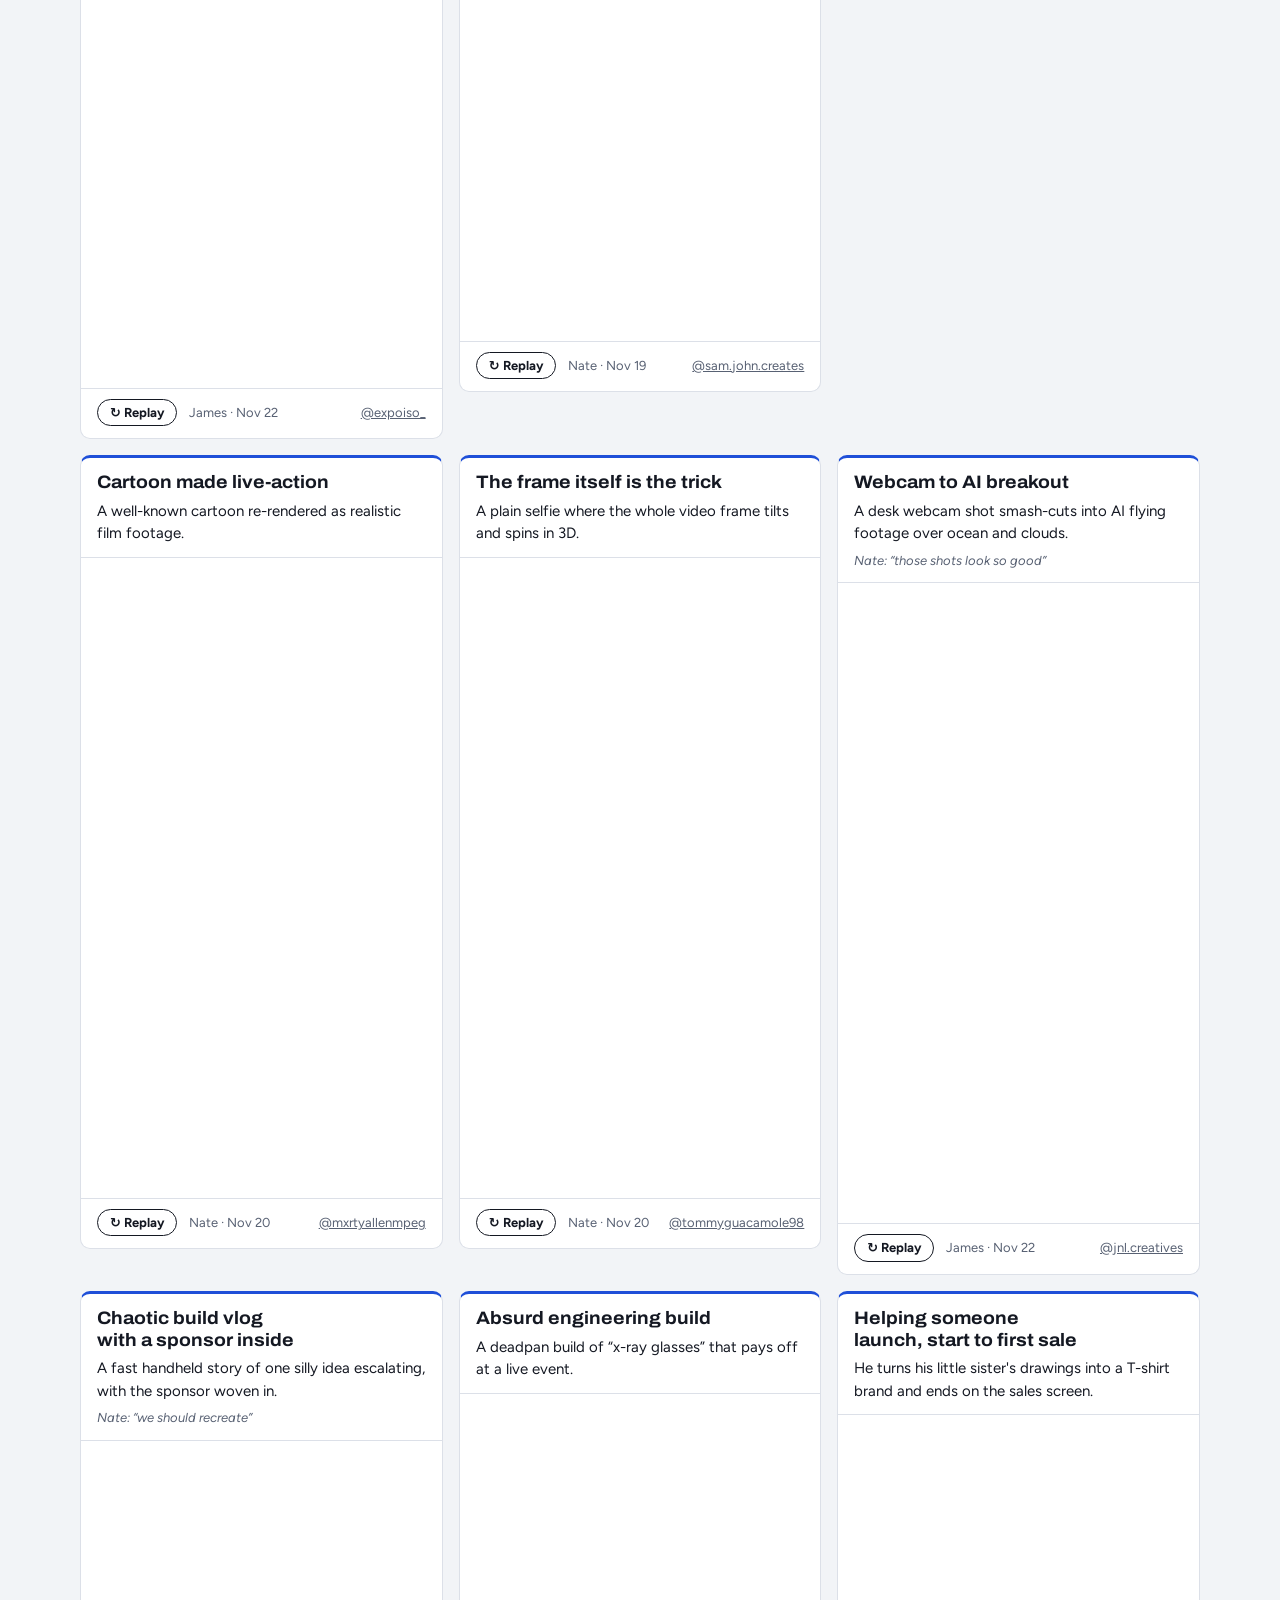
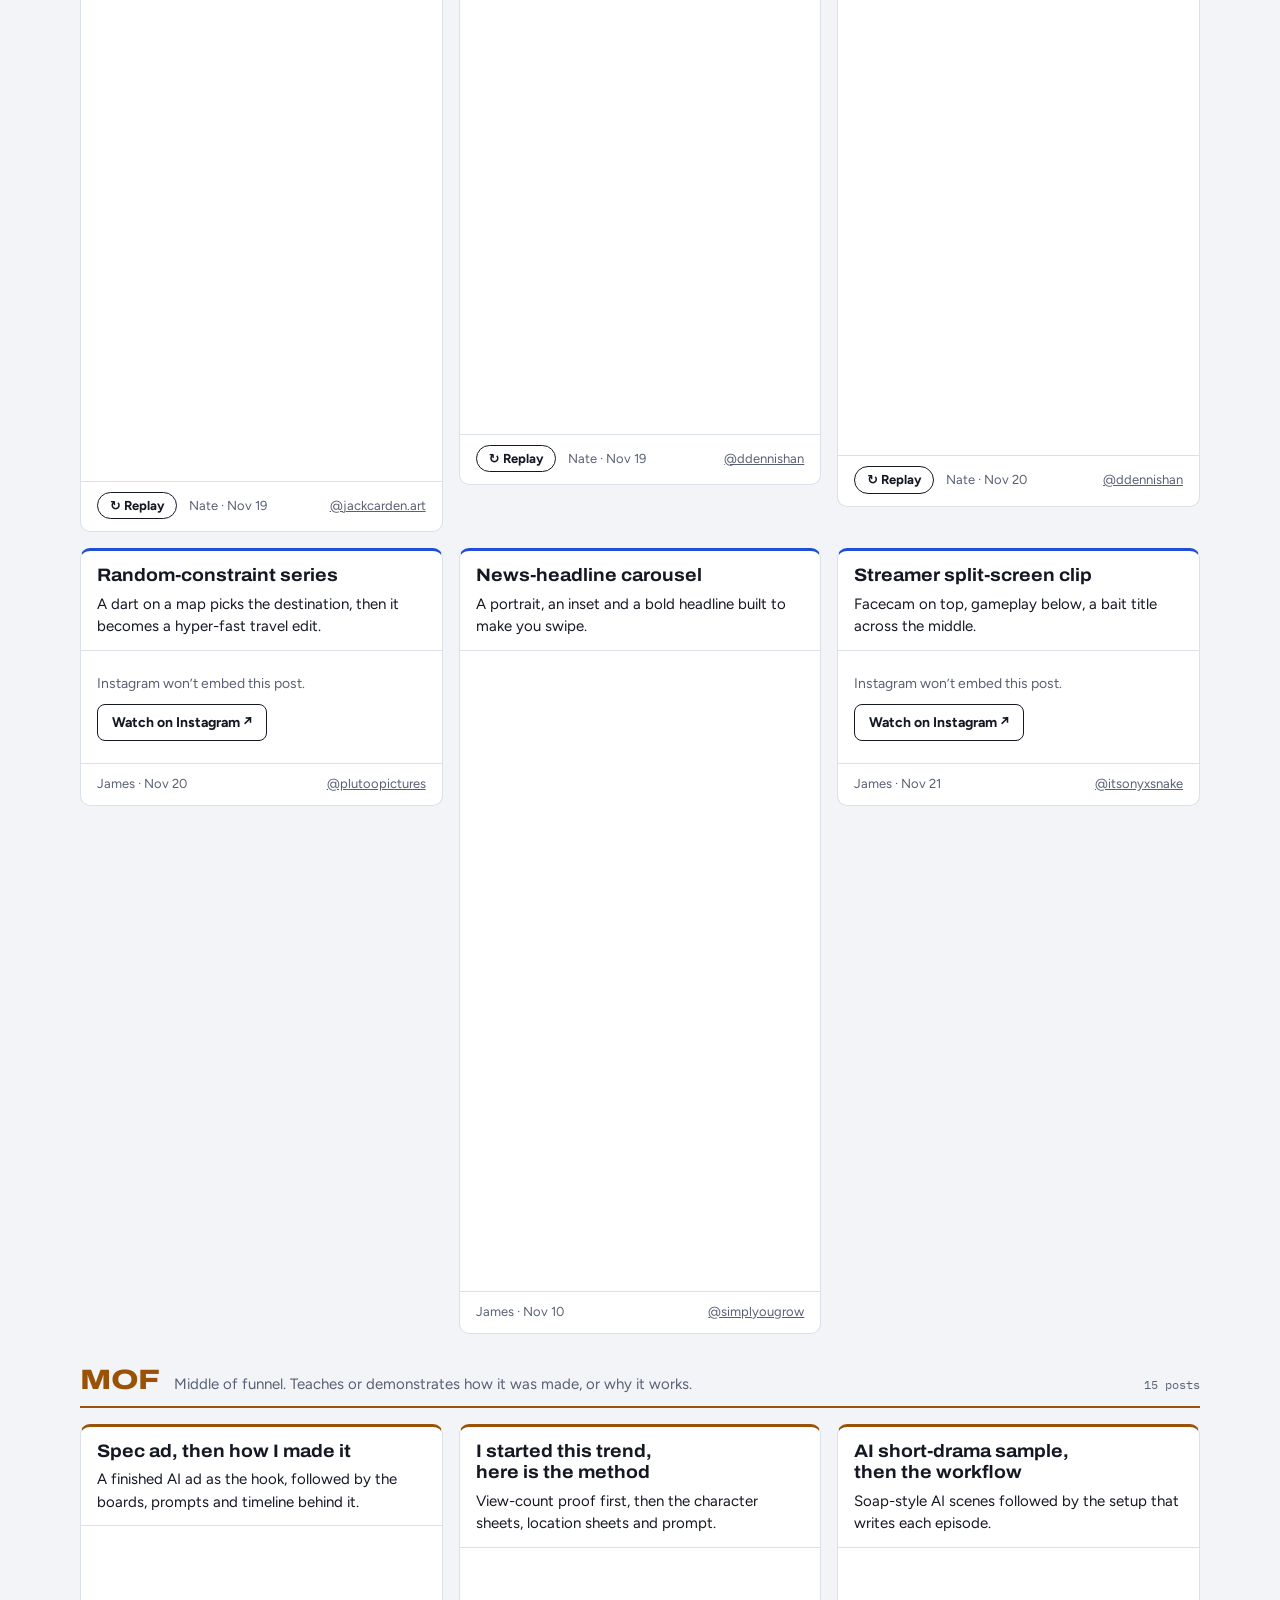
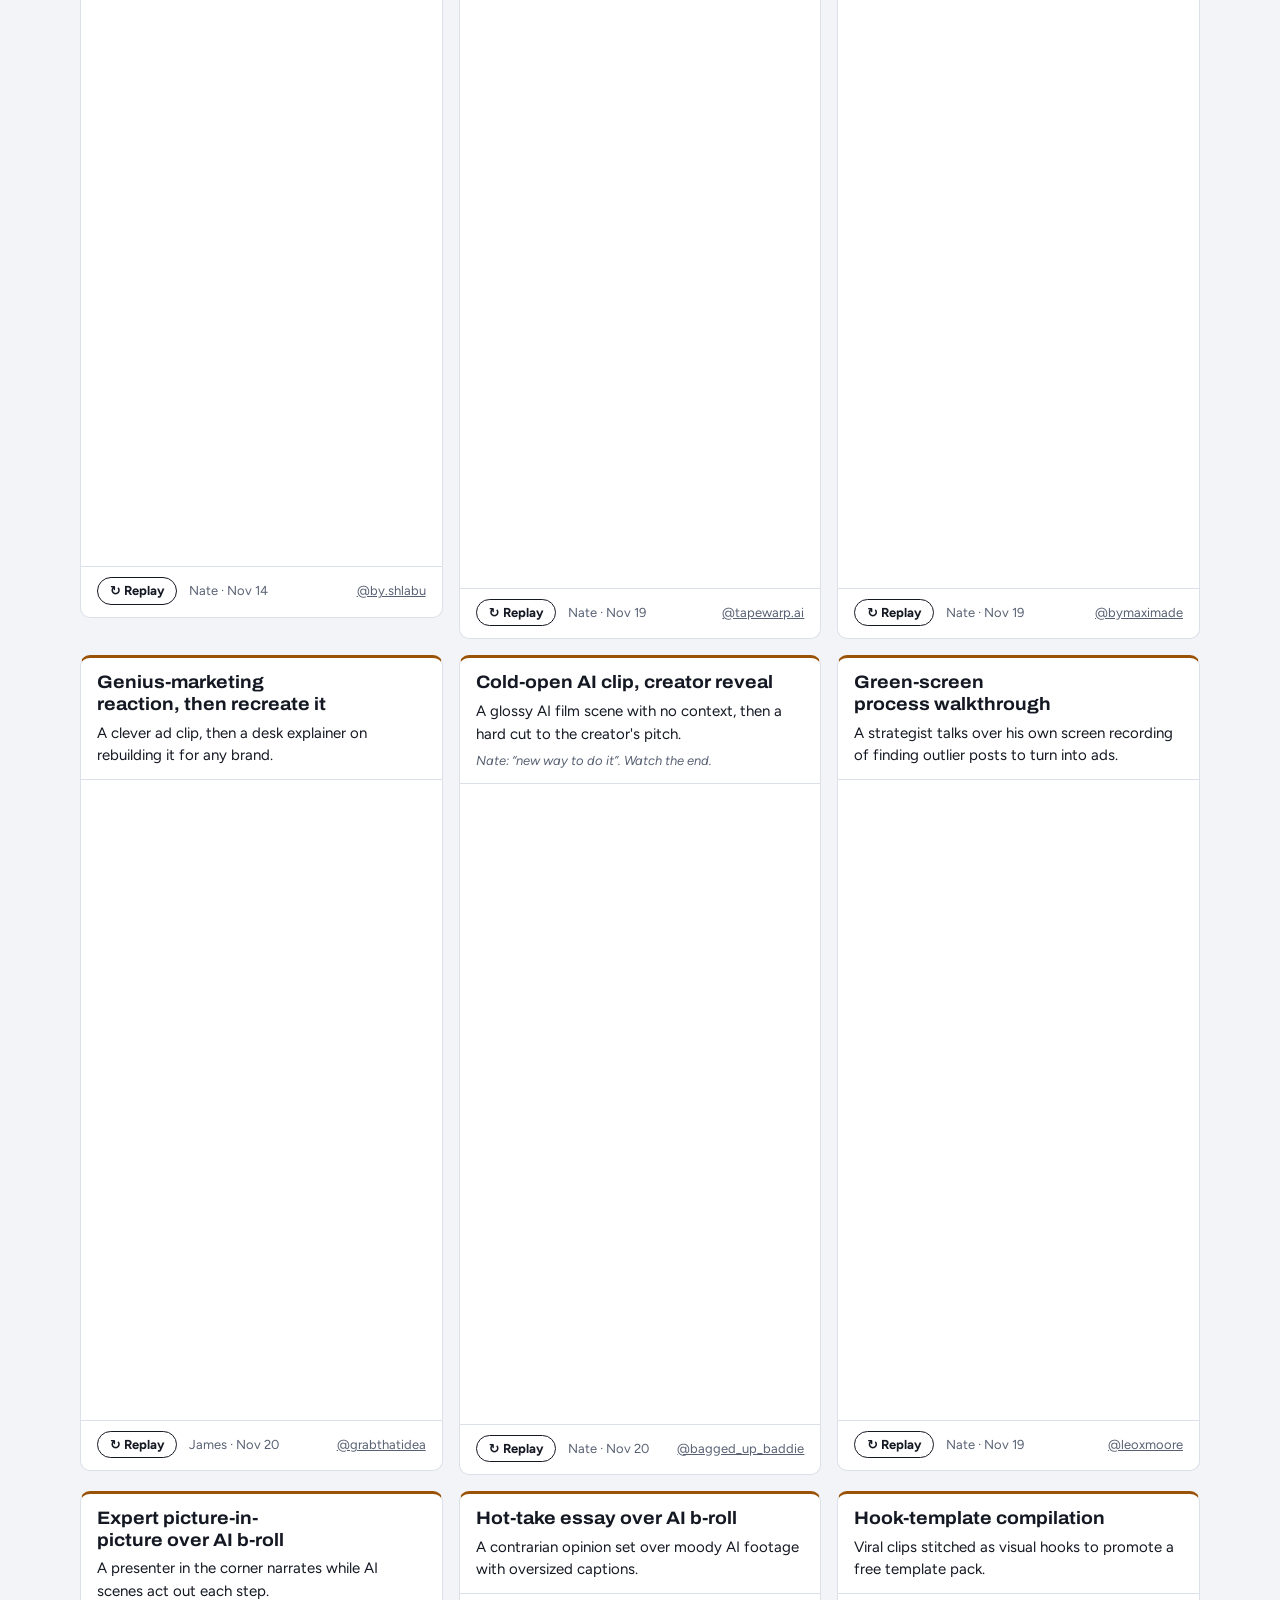
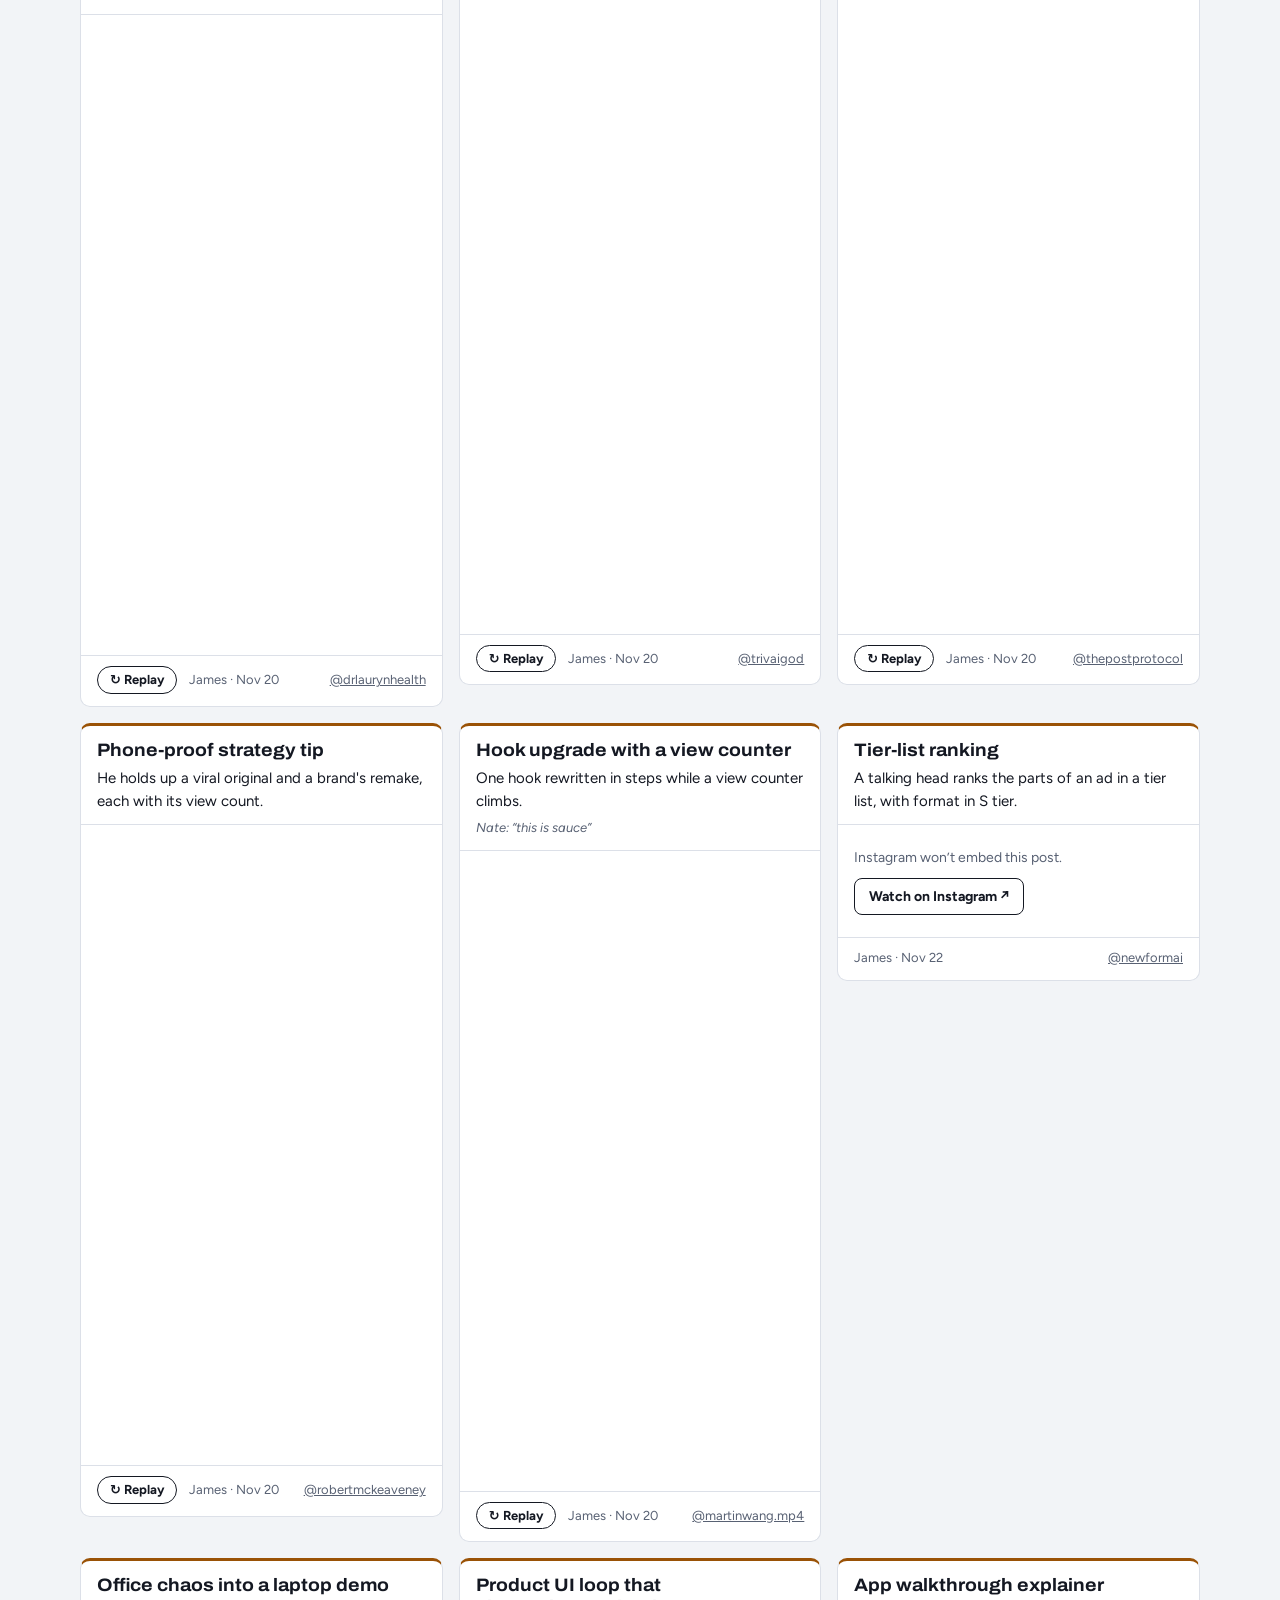
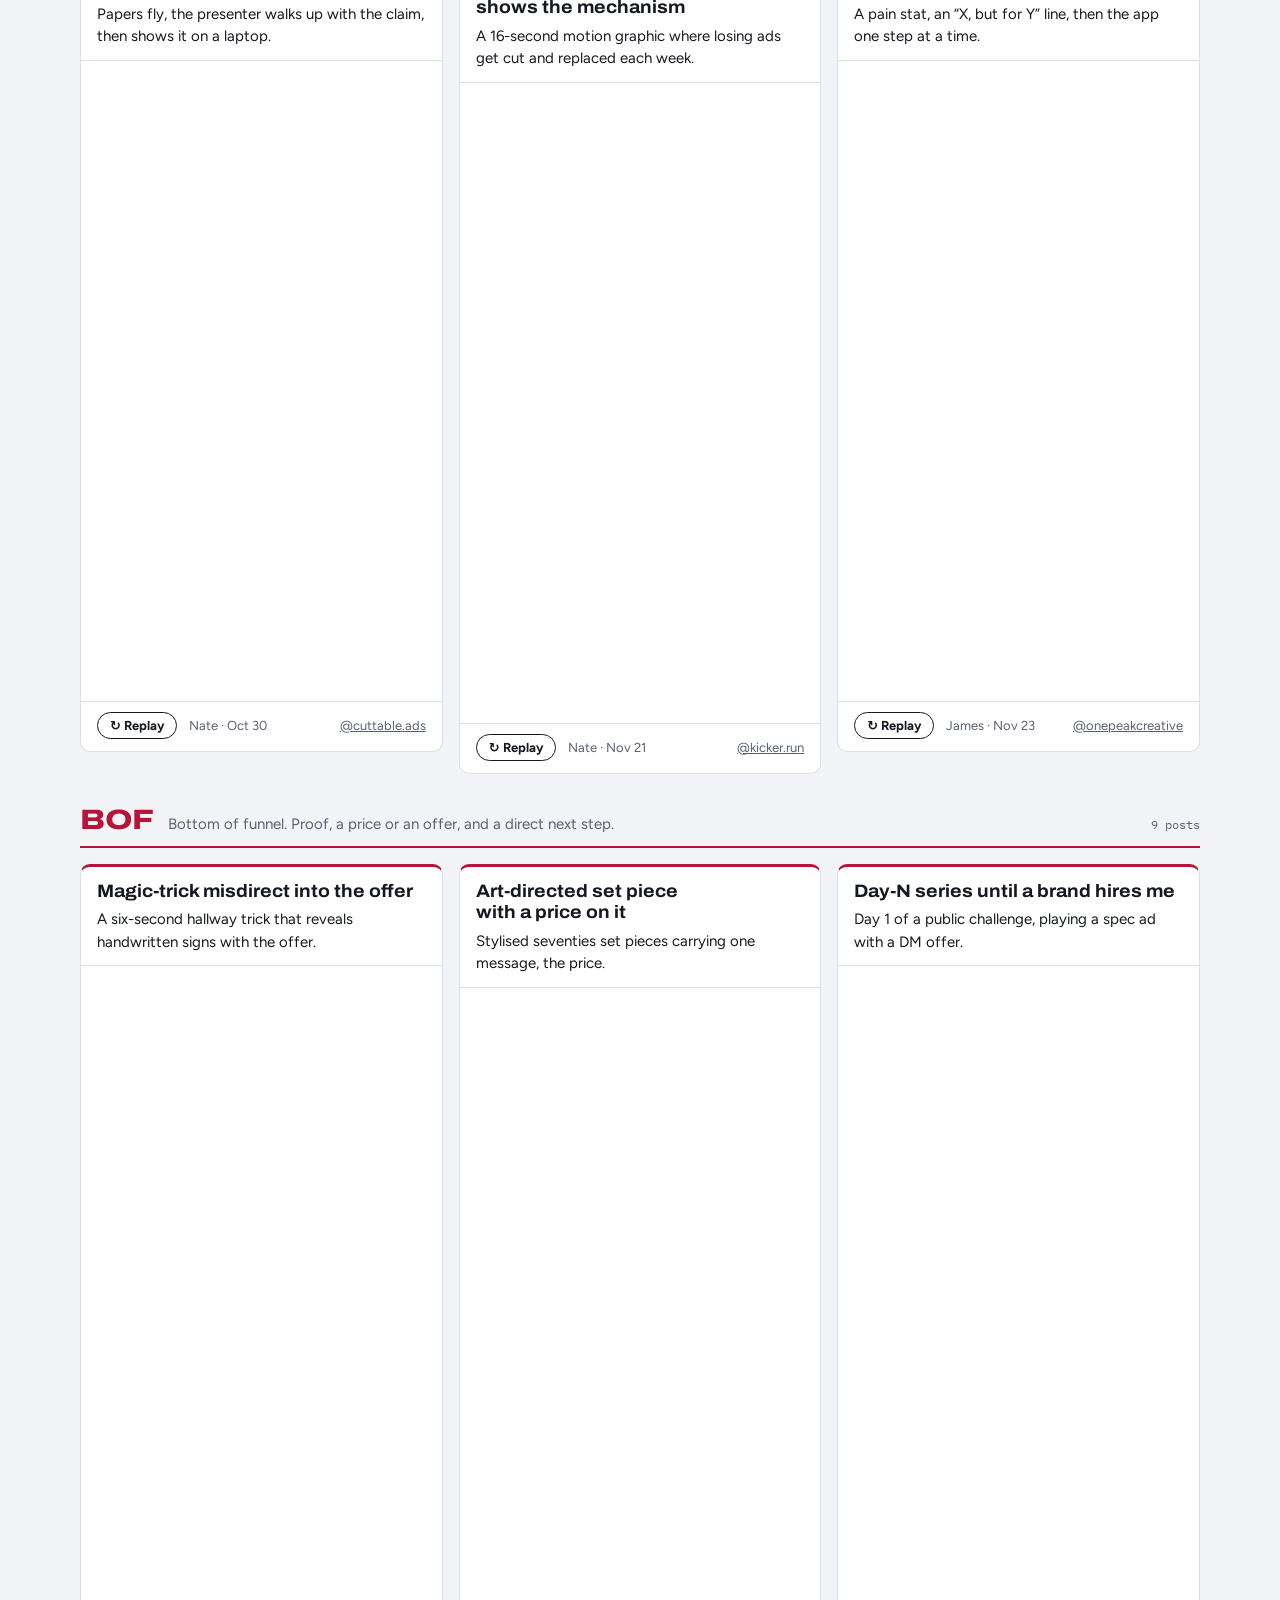
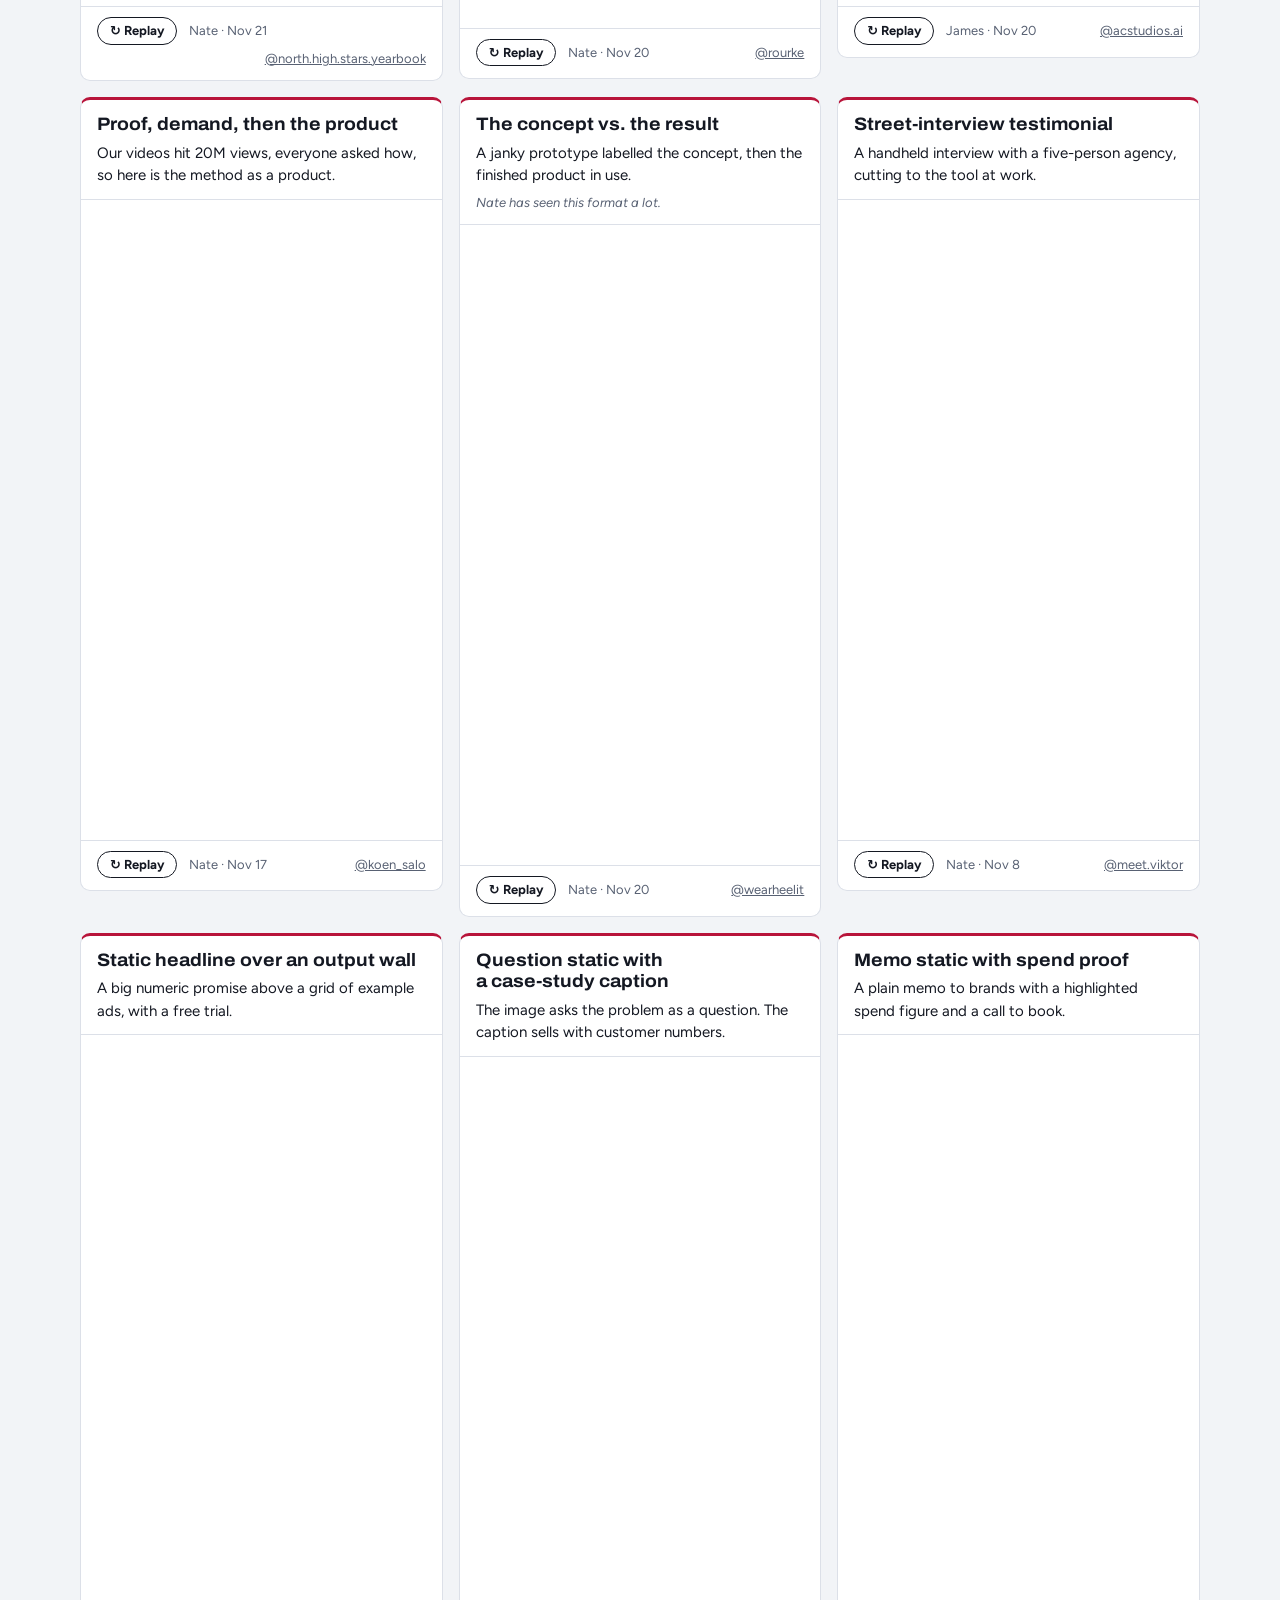
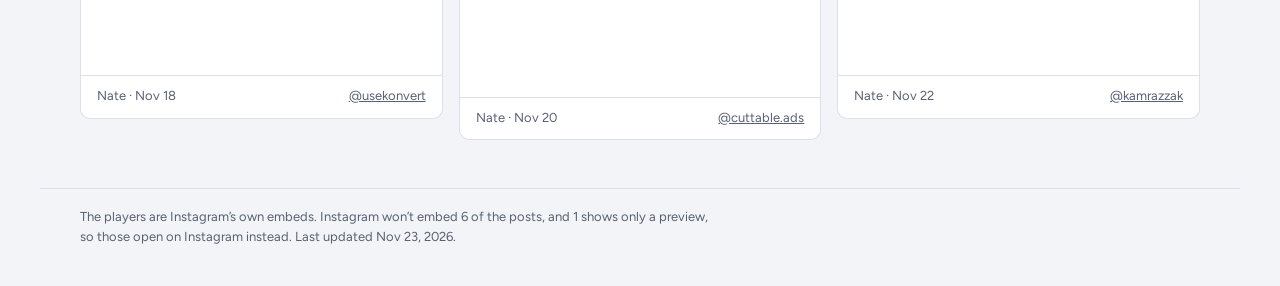
==== commit d6c8b951: "Formats: prepare the page for automatic updates - Header and footer counts are now computed from the" ====
--- a/public/formats/index.html
+++ b/public/formats/index.html
@@ -136,16 +136,20 @@
 
 <header class="wrap top">
   <h1>Ad format swipe file</h1>
-  <p class="lede">45 posts James and Nate traded over Instagram DM between Oct 30 and Nov 23, 2026, sorted by funnel stage. Press play on any card.</p>
+  <p class="lede" id="lede"></p>
 </header>
 
 <nav class="bar" aria-label="Jump to a funnel stage"><div class="wrap bar-inner" id="nav"></div></nav>
 
 <main class="wrap" id="main"></main>
 
-<footer class="wrap notes"><p>The players are Instagram’s own embeds. Instagram won’t embed six of the posts, and one shows only a preview, so those open on Instagram instead.</p></footer>
-
+<footer class="wrap notes"><p id="note"></p></footer>
+
+<!-- Cards: one record per post, shown in this order within each stage. New posts go at the start of the array.
+     The header and footer counts are computed from this data. -->
 <script id="data" type="application/json">[{"s":"tof","n":"Fake tutorial that goes off the rails","d":"A deadpan pallet jack tutorial that escalates until the pallet launches through the roof.","h":"wreckitbar","u":"/reel/Dfe0l4mBnbK/","by":"Nate","on":"Nov 8","e":"x","t":"Nate: “peep his account”"},{"s":"tof","n":"Near-miss shock storytime","d":"He tells a story from a chair in the road as a car tears past. The caption plugs the drop.","h":"wantsandneedsbrand_","u":"/reel/DdC8RL-B4hZ/","by":"Nate","on":"Nov 20","e":"v","t":"Nate: “how can we make?”"},{"s":"tof","n":"Trend tutorial bait-and-switch","d":"Opens with the “how to put text behind you” hook, then swerves into a sandwich joke.","h":"diamonddeli","u":"/reel/DeehbZ-RkL8/","by":"Nate","on":"Nov 20","e":"v","t":"Nate called this great TOF. James wants a fresh twist on it."},{"s":"tof","n":"Guerrilla stunt POV","d":"First-person shots of planting flyers that look like folded cash around town.","h":"needletheory8","u":"/reel/DagW_YKPjac/","by":"Nate","on":"Nov 20","e":"w"},{"s":"tof","n":"Bad-advice tip skit","d":"A straight-faced shipping tip that ends with him tackled by people in IRS jackets.","h":"wreckitbar","u":"/reel/DfcjseLS7gq/","by":"Nate","on":"Nov 21","e":"v"},{"s":"tof","n":"Tweet-header illustrated story","d":"A curiosity story told over AI illustration with a tweet pinned on top. The sponsor is the lesson.","h":"bra.inmaxx","u":"/p/De1KHa2gFvG/","by":"James","on":"Nov 6","e":"v"},{"s":"tof","n":"Envy drama ad","d":"Two coworkers gossip about a stranger in an elevator until one decides to buy the product.","h":"frankyshaw","u":"/reel/DeU9pM7xy1E/","by":"James","on":"Nov 20","e":"v"},{"s":"tof","n":"AI episodic series","d":"A moody AI short released in episodes, with a comment ask for the next one.","h":"rezai.studio","u":"/reel/Df9p5sCxV2Z/","by":"Nate","on":"Nov 20","e":"x"},{"s":"tof","n":"Pixar-style AI mini-drama","d":"A fake tweet opens a 3D-animated comeback story where the product is the turning point.","h":"takethesis","u":"/p/Df7majcMQTp/","by":"Nate","on":"Nov 21","e":"v"},{"s":"tof","n":"Cinematic confessional into a product card","d":"A street-interview open cuts to a widescreen confessional and ends on the product name.","h":"expoiso_","u":"/reel/Dc02c0CJ-4b/","by":"James","on":"Nov 22","e":"v","t":"James: “i love this second format”"},{"s":"tof","n":"Casual setup, VFX payoff","d":"An ordinary phone clip turns into a fast reel of widescreen VFX shots.","h":"sam.john.creates","u":"/reel/DdeLszSq2uD/","by":"Nate","on":"Nov 19","e":"v"},{"s":"tof","n":"AI spec ad for a famous brand","d":"A man is pushed out of a plane, a burger assembles in mid-air, and he lands at the restaurant.","h":"max_chen05","u":"/reel/DcESBP2Oejh/","by":"James","on":"Nov 20","e":"x"},{"s":"tof","n":"Cartoon made live-action","d":"A well-known cartoon re-rendered as realistic film footage.","h":"mxrtyallenmpeg","u":"/reel/DfZ6bOrB2yD/","by":"Nate","on":"Nov 20","e":"v"},{"s":"tof","n":"The frame itself is the trick","d":"A plain selfie where the whole video frame tilts and spins in 3D.","h":"tommyguacamole98","u":"/reel/DfoXUwQooT3/","by":"Nate","on":"Nov 20","e":"v"},{"s":"tof","n":"Webcam to AI breakout","d":"A desk webcam shot smash-cuts into AI flying footage over ocean and clouds.","h":"jnl.creatives","u":"/reel/Dfeodx6KRQM/","by":"James","on":"Nov 22","e":"v","t":"Nate: “those shots look so good”"},{"s":"tof","n":"Chaotic build vlog with a sponsor inside","d":"A fast handheld story of one silly idea escalating, with the sponsor woven in.","h":"jackcarden.art","u":"/reel/DdhIJoittdS/","by":"Nate","on":"Nov 19","e":"v","t":"Nate: “we should recreate”"},{"s":"tof","n":"Absurd engineering build","d":"A deadpan build of “x-ray glasses” that pays off at a live event.","h":"ddennishan","u":"/reel/Df5KonoOV0M/","by":"Nate","on":"Nov 19","e":"v"},{"s":"tof","n":"Helping someone launch, start to first sale","d":"He turns his little sister's drawings into a T-shirt brand and ends on the sales screen.","h":"ddennishan","u":"/reel/De6rtpvOi05/","by":"Nate","on":"Nov 20","e":"v"},{"s":"tof","n":"Random-constraint series","d":"A dart on a map picks the destination, then it becomes a hyper-fast travel edit.","h":"plutoopictures","u":"/reel/Dfr7Cr7TnUe/","by":"James","on":"Nov 20","e":"x"},{"s":"tof","n":"News-headline carousel","d":"A portrait, an inset and a bold headline built to make you swipe.","h":"simplyougrow","u":"/p/DfRIqeomQES/","by":"James","on":"Nov 10","e":"i"},{"s":"tof","n":"Streamer split-screen clip","d":"Facecam on top, gameplay below, a bait title across the middle.","h":"itsonyxsnake","u":"/reel/Dej5AkjxcHN/","by":"James","on":"Nov 21","e":"x"},{"s":"mof","n":"Spec ad, then how I made it","d":"A finished AI ad as the hook, followed by the boards, prompts and timeline behind it.","h":"by.shlabu","u":"/reel/DfvBBfbt936/","by":"Nate","on":"Nov 14","e":"v"},{"s":"mof","n":"I started this trend, here is the method","d":"View-count proof first, then the character sheets, location sheets and prompt.","h":"tapewarp.ai","u":"/reel/DfaJOoUN0SK/","by":"Nate","on":"Nov 19","e":"v"},{"s":"mof","n":"AI short-drama sample, then the workflow","d":"Soap-style AI scenes followed by the setup that writes each episode.","h":"bymaximade","u":"/reel/DfsceikqH4q/","by":"Nate","on":"Nov 19","e":"v"},{"s":"mof","n":"Genius-marketing reaction, then recreate it","d":"A clever ad clip, then a desk explainer on rebuilding it for any brand.","h":"grabthatidea","u":"/reel/DfPfsnFOTEo/","by":"James","on":"Nov 20","e":"v"},{"s":"mof","n":"Cold-open AI clip, creator reveal","d":"A glossy AI film scene with no context, then a hard cut to the creator's pitch.","h":"bagged_up_baddie","u":"/reel/DfvNLNHSony/","by":"Nate","on":"Nov 20","e":"v","t":"Nate: “new way to do it”. Watch the end."},{"s":"mof","n":"Green-screen process walkthrough","d":"A strategist talks over his own screen recording of finding outlier posts to turn into ads.","h":"leoxmoore","u":"/reel/Df6s-r3T0pi/","by":"Nate","on":"Nov 19","e":"v"},{"s":"mof","n":"Expert picture-in-picture over AI b-roll","d":"A presenter in the corner narrates while AI scenes act out each step.","h":"drlaurynhealth","u":"/reel/Dctd5qCiGFe/","by":"James","on":"Nov 20","e":"v"},{"s":"mof","n":"Hot-take essay over AI b-roll","d":"A contrarian opinion set over moody AI footage with oversized captions.","h":"trivaigod","u":"/reel/DYcNM1eOXjN/","by":"James","on":"Nov 20","e":"v"},{"s":"mof","n":"Hook-template compilation","d":"Viral clips stitched as visual hooks to promote a free template pack.","h":"thepostprotocol","u":"/reel/DdN-rujgYld/","by":"James","on":"Nov 20","e":"v"},{"s":"mof","n":"Phone-proof strategy tip","d":"He holds up a viral original and a brand's remake, each with its view count.","h":"robertmckeaveney","u":"/reel/DeDfWp_zslJ/","by":"James","on":"Nov 20","e":"v"},{"s":"mof","n":"Hook upgrade with a view counter","d":"One hook rewritten in steps while a view counter climbs.","h":"martinwang.mp4","u":"/reel/Dczr8MGgHeo/","by":"James","on":"Nov 20","e":"v","t":"Nate: “this is sauce”"},{"s":"mof","n":"Tier-list ranking","d":"A talking head ranks the parts of an ad in a tier list, with format in S tier.","h":"newformai","u":"/p/Df9FR3hgt4X/","by":"James","on":"Nov 22","e":"x"},{"s":"mof","n":"Office chaos into a laptop demo","d":"Papers fly, the presenter walks up with the claim, then shows it on a laptop.","h":"cuttable.ads","u":"/p/De0BCdWAmfR/","by":"Nate","on":"Oct 30","e":"v"},{"s":"mof","n":"Product UI loop that shows the mechanism","d":"A 16-second motion graphic where losing ads get cut and replaced each week.","h":"kicker.run","u":"/p/DfUWgHFA2yY/","by":"Nate","on":"Nov 21","e":"v"},{"s":"mof","n":"App walkthrough explainer","d":"A pain stat, an “X, but for Y” line, then the app one step at a time.","h":"onepeakcreative","u":"/p/Df6FpMRANpB/","by":"James","on":"Nov 23","e":"v"},{"s":"bof","n":"Magic-trick misdirect into the offer","d":"A six-second hallway trick that reveals handwritten signs with the offer.","h":"north.high.stars.yearbook","u":"/reel/DeNtpdzxn_0/","by":"Nate","on":"Nov 21","e":"v"},{"s":"bof","n":"Art-directed set piece with a price on it","d":"Stylised seventies set pieces carrying one message, the price.","h":"rourke","u":"/reel/Dfhr1AEKCcs/","by":"Nate","on":"Nov 20","e":"v"},{"s":"bof","n":"Day-N series until a brand hires me","d":"Day 1 of a public challenge, playing a spec ad with a DM offer.","h":"acstudios.ai","u":"/reel/Df8RG3ggIiA/","by":"James","on":"Nov 20","e":"v"},{"s":"bof","n":"Proof, demand, then the product","d":"Our videos hit 20M views, everyone asked how, so here is the method as a product.","h":"koen_salo","u":"/p/DfmPwd9gbA1/","by":"Nate","on":"Nov 17","e":"v"},{"s":"bof","n":"The concept vs. the result","d":"A janky prototype labelled the concept, then the finished product in use.","h":"wearheelit","u":"/reel/DfVqgPaxd7N/","by":"Nate","on":"Nov 20","e":"v","t":"Nate has seen this format a lot."},{"s":"bof","n":"Street-interview testimonial","d":"A handheld interview with a five-person agency, cutting to the tool at work.","h":"meet.viktor","u":"/p/Dd1-Quwg1tv/","by":"Nate","on":"Nov 8","e":"v"},{"s":"bof","n":"Static headline over an output wall","d":"A big numeric promise above a grid of example ads, with a free trial.","h":"usekonvert","u":"/p/Dd9GOnAMFQL/","by":"Nate","on":"Nov 18","e":"i"},{"s":"bof","n":"Question static with a case-study caption","d":"The image asks the problem as a question. The caption sells with customer numbers.","h":"cuttable.ads","u":"/p/DesZGysAS4G/","by":"Nate","on":"Nov 20","e":"i"},{"s":"bof","n":"Memo static with spend proof","d":"A plain memo to brands with a highlighted spend figure and a call to book.","h":"kamrazzak","u":"/p/Dfm7b7KAg1w/","by":"Nate","on":"Nov 22","e":"i"}]</script>
+<!-- through: UTC time of the newest DM message already processed. updated: display date of the last change. -->
+<script id="sync" type="application/json">{"through":"2026-11-23T15:43:42Z","updated":"Nov 23, 2026"}</script>
 <script>
 (function () {
   var EMBED = true;
@@ -158,6 +162,26 @@
   var main = document.getElementById('main');
   var nav = document.getElementById('nav');
   document.body.className = EMBED ? 'embedmode' : 'linkmode';
+
+  var SYNC = {};
+  try { SYNC = JSON.parse(document.getElementById('sync').textContent) || {}; } catch (err) {}
+  document.getElementById('lede').textContent = DATA.length +
+    ' posts James and Nate have traded over Instagram DM since Oct 30, 2026, sorted by funnel stage. ' +
+    (EMBED ? 'Press play on any card.' : 'Each card opens the post on Instagram.');
+  var note = "The players are Instagram’s own embeds.";
+  if (EMBED) {
+    var noEmbed = DATA.filter(function (d) { return d.e === 'x'; }).length;
+    var previewOnly = DATA.filter(function (d) { return d.e === 'w'; }).length;
+    var parts = [];
+    if (noEmbed) parts.push('Instagram won’t embed ' + noEmbed + ' of the posts');
+    if (previewOnly) parts.push(previewOnly + (previewOnly === 1 ? ' shows' : ' show') + ' only a preview');
+    if (parts.length) {
+      note += ' ' + parts.join(', and ') + ', so ' +
+        (noEmbed + previewOnly === 1 ? 'that one opens' : 'those open') + ' on Instagram instead.';
+    }
+  }
+  if (SYNC.updated) note += ' Last updated ' + SYNC.updated + '.';
+  document.getElementById('note').textContent = note;
 
   function el(tag, cls, text) {
     var e = document.createElement(tag);
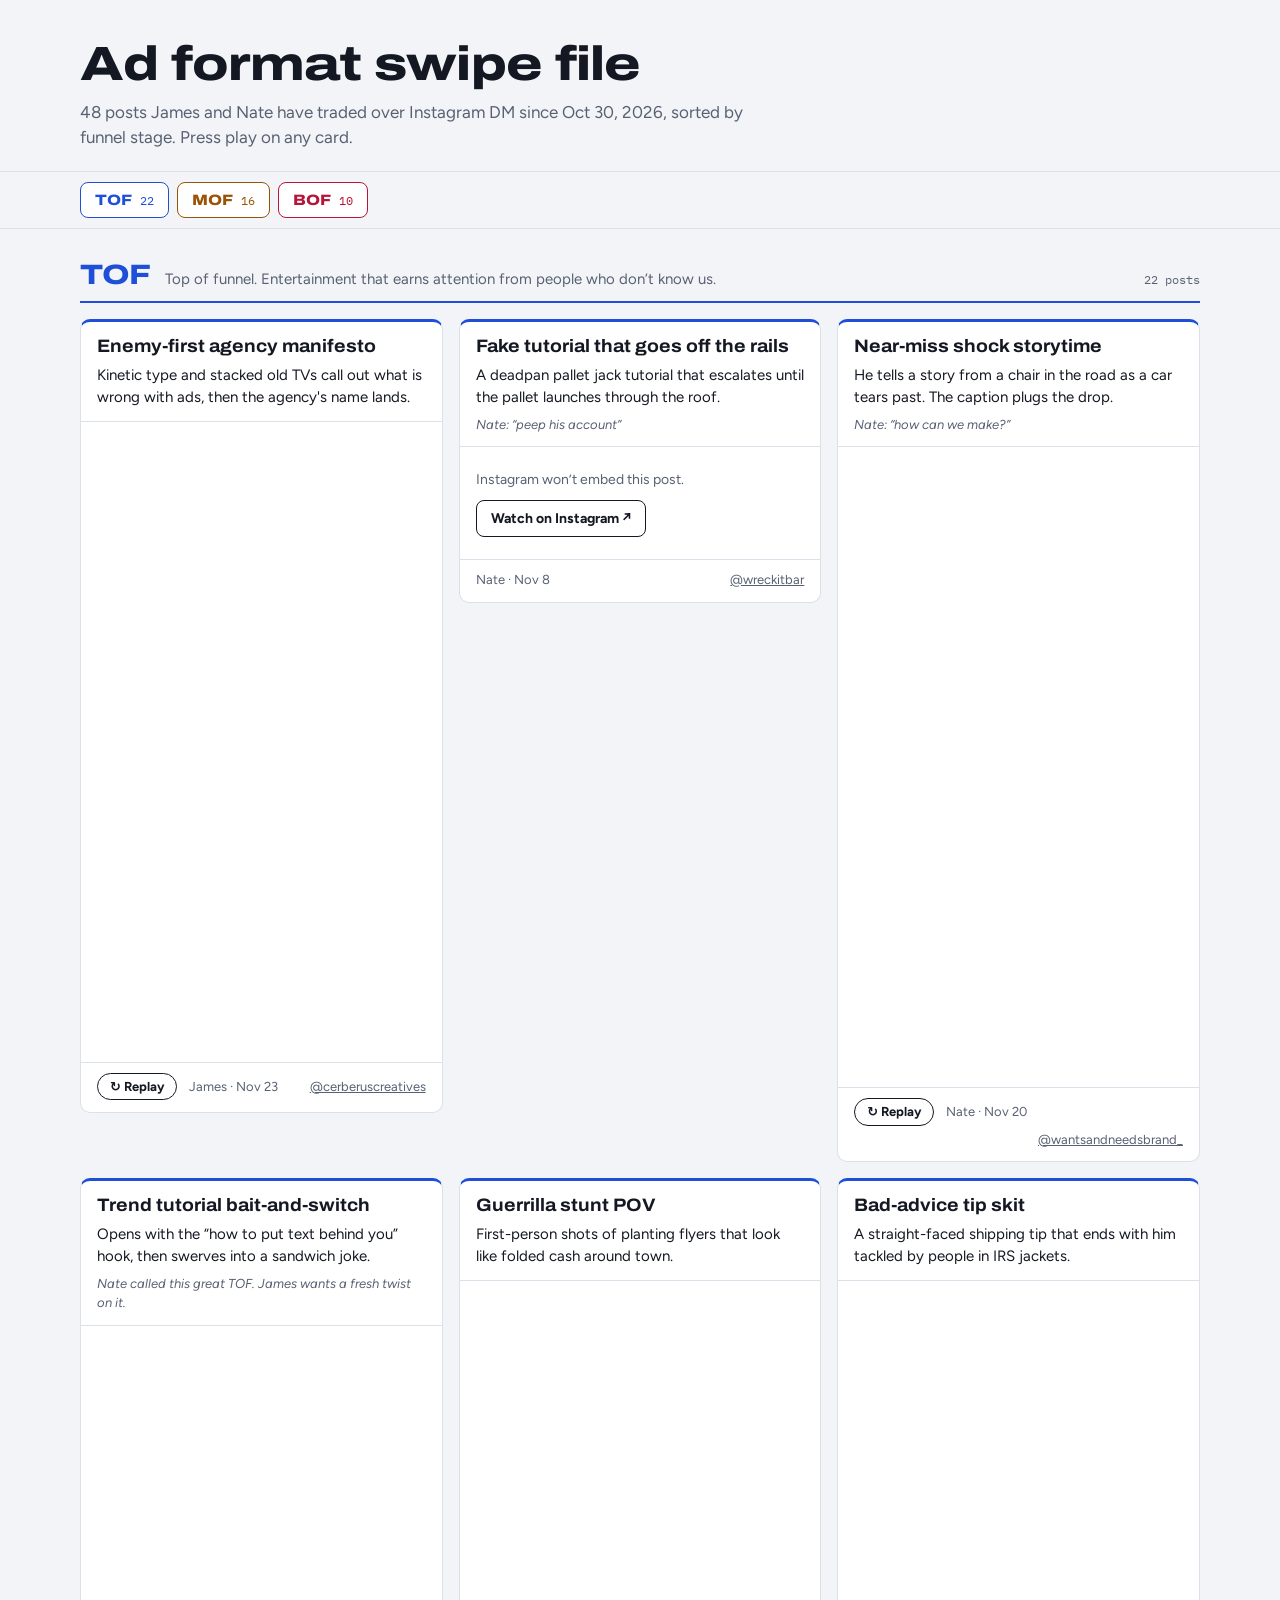
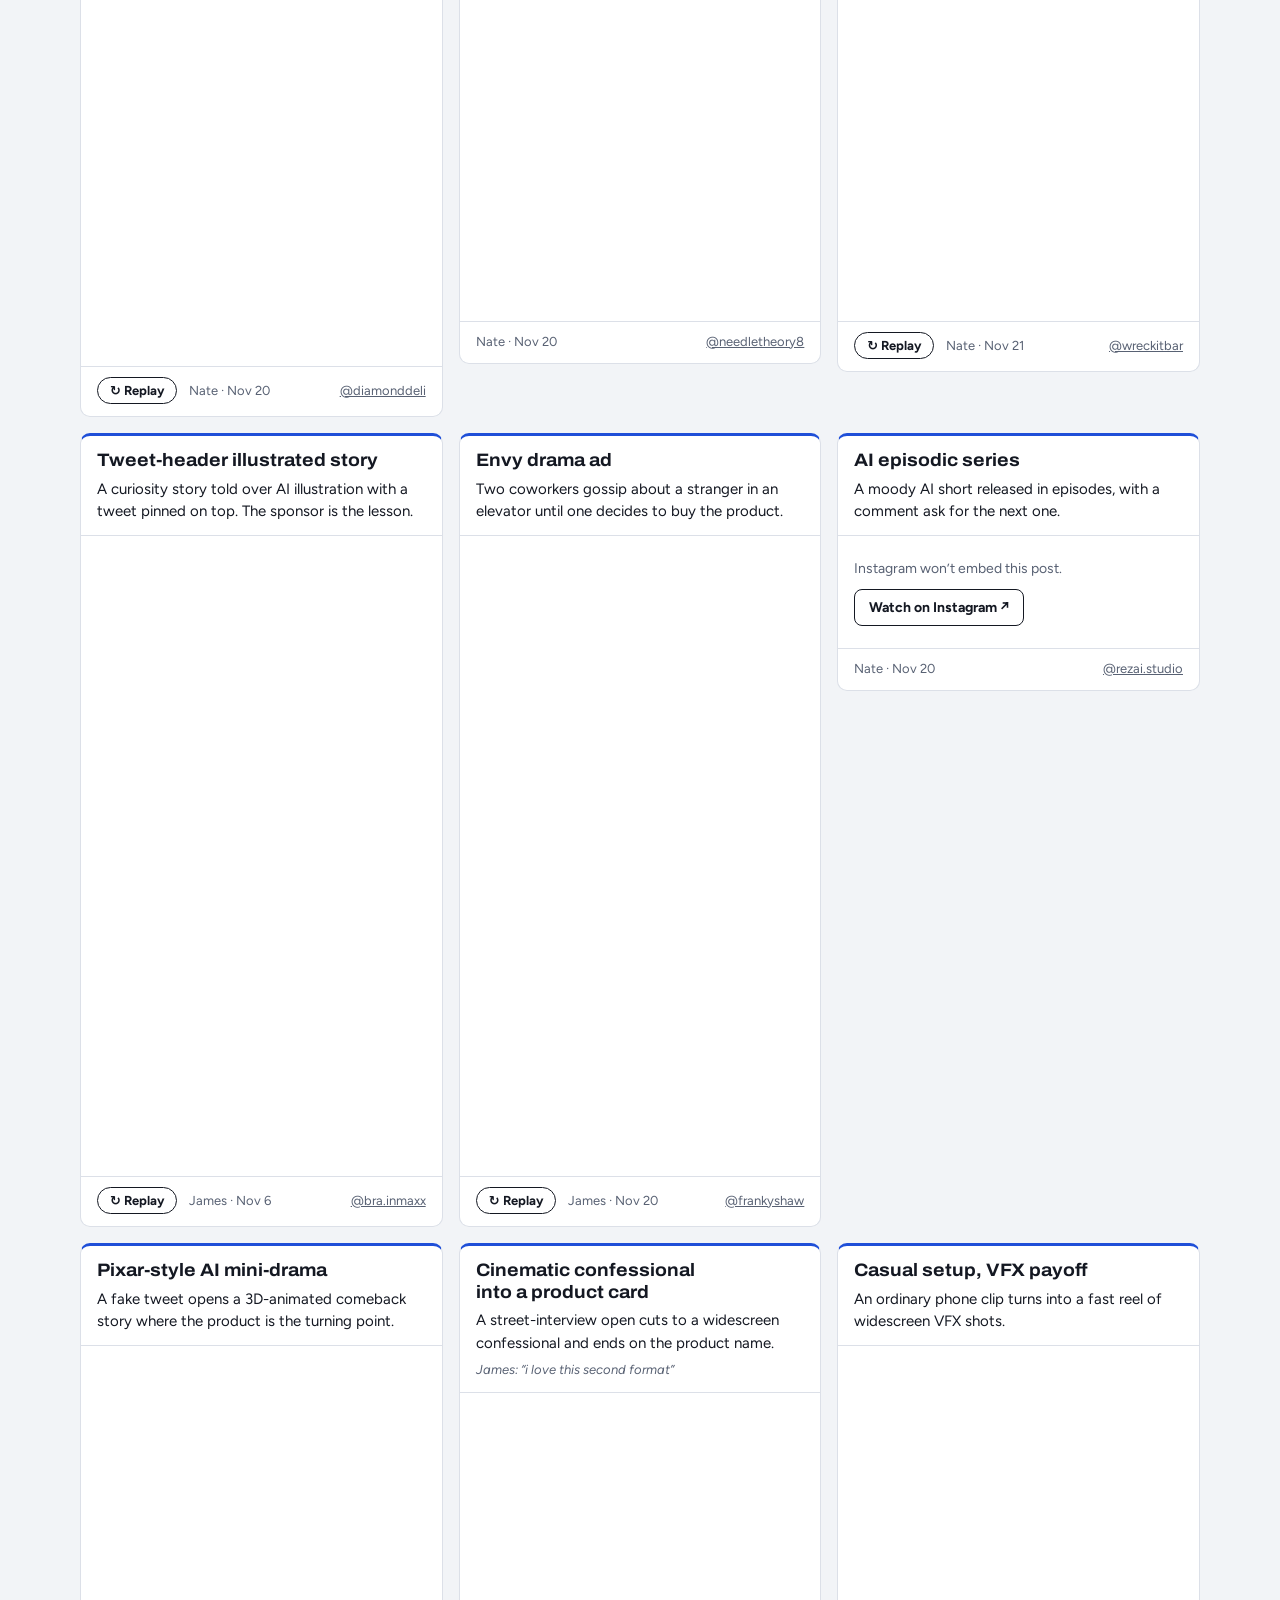
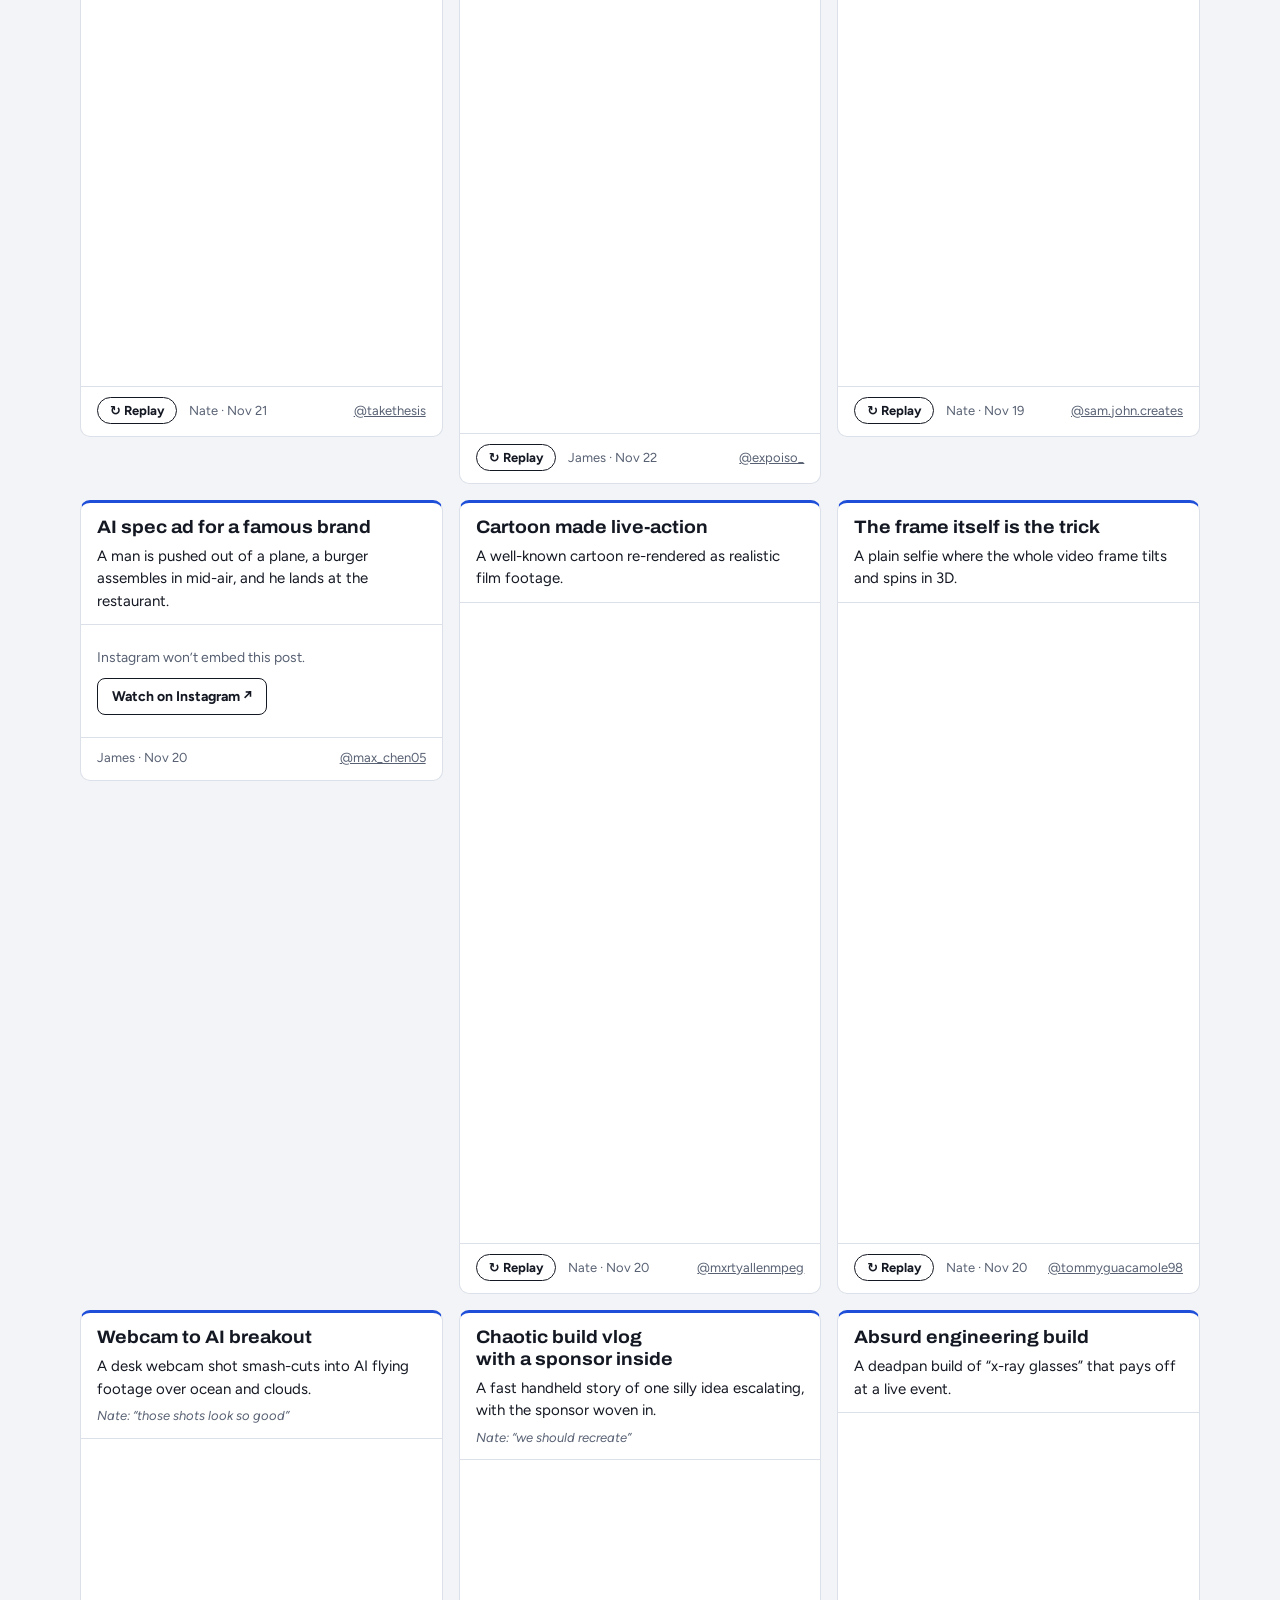
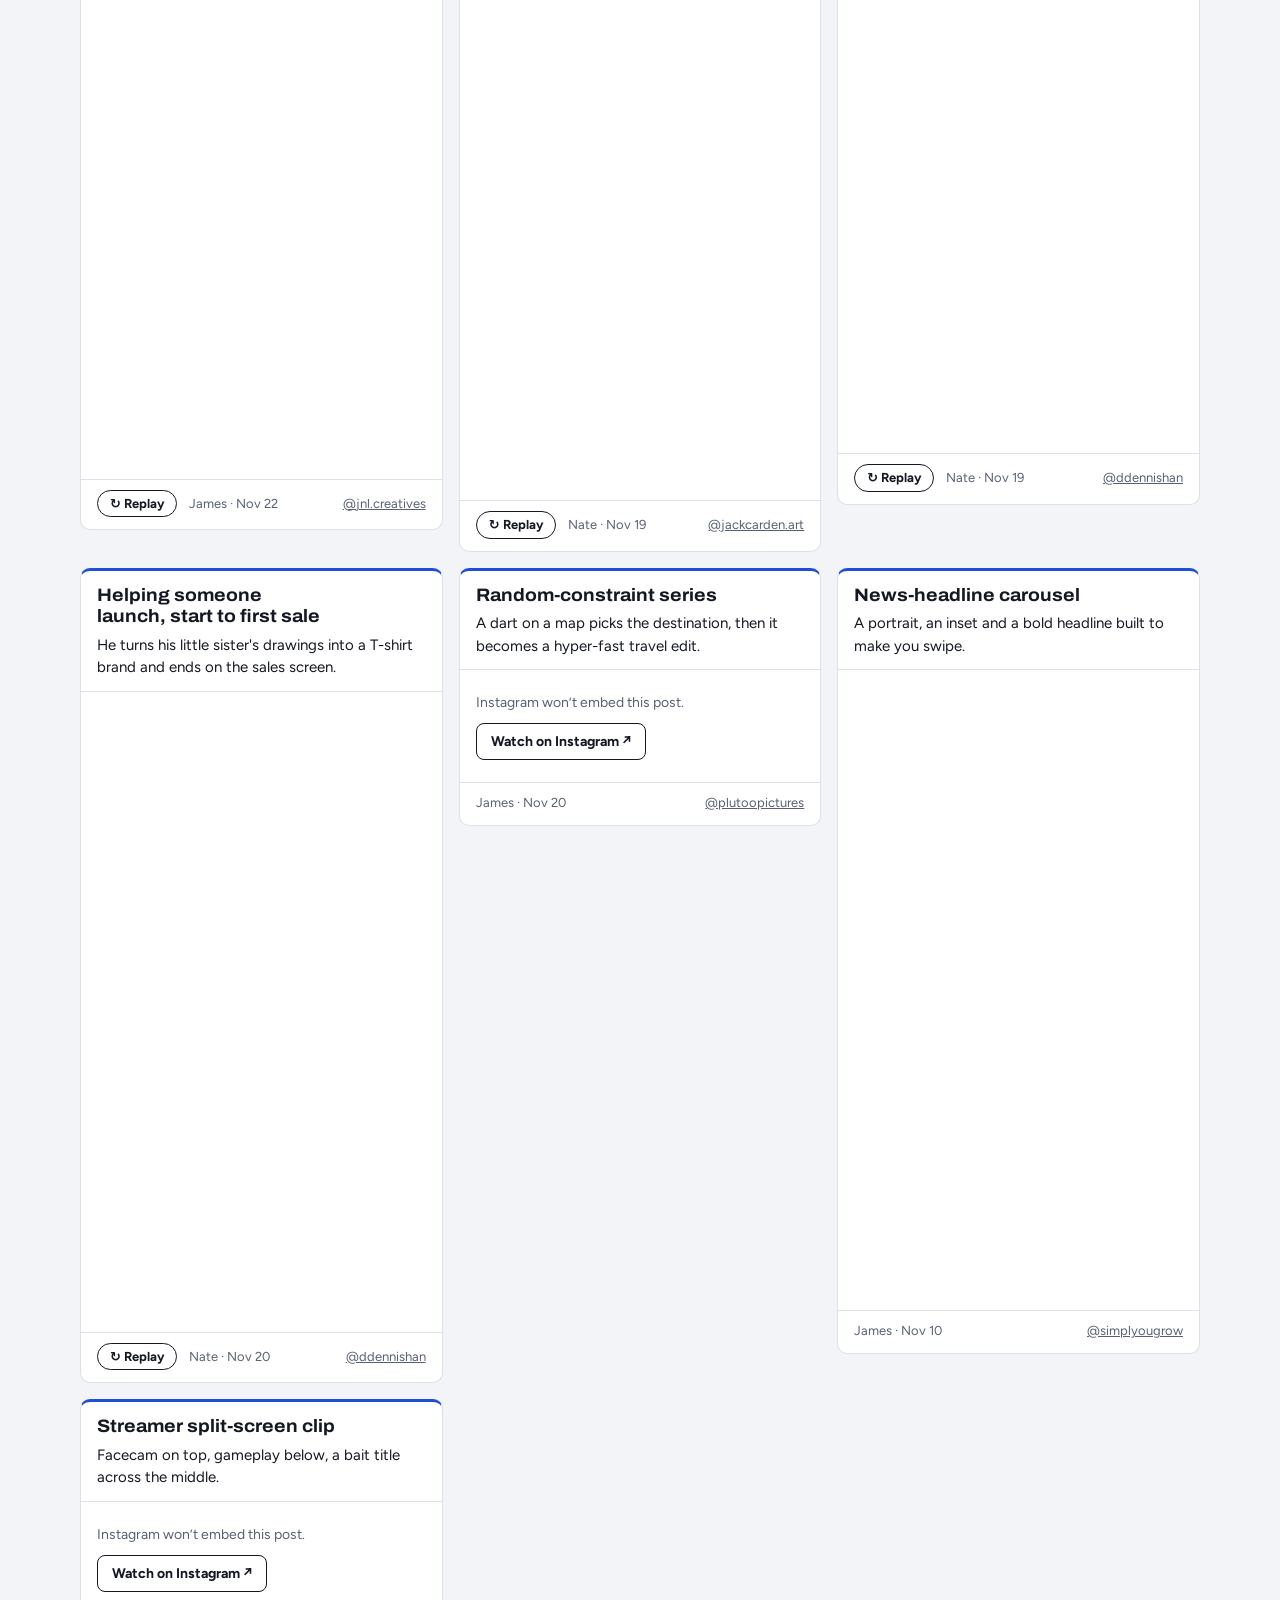
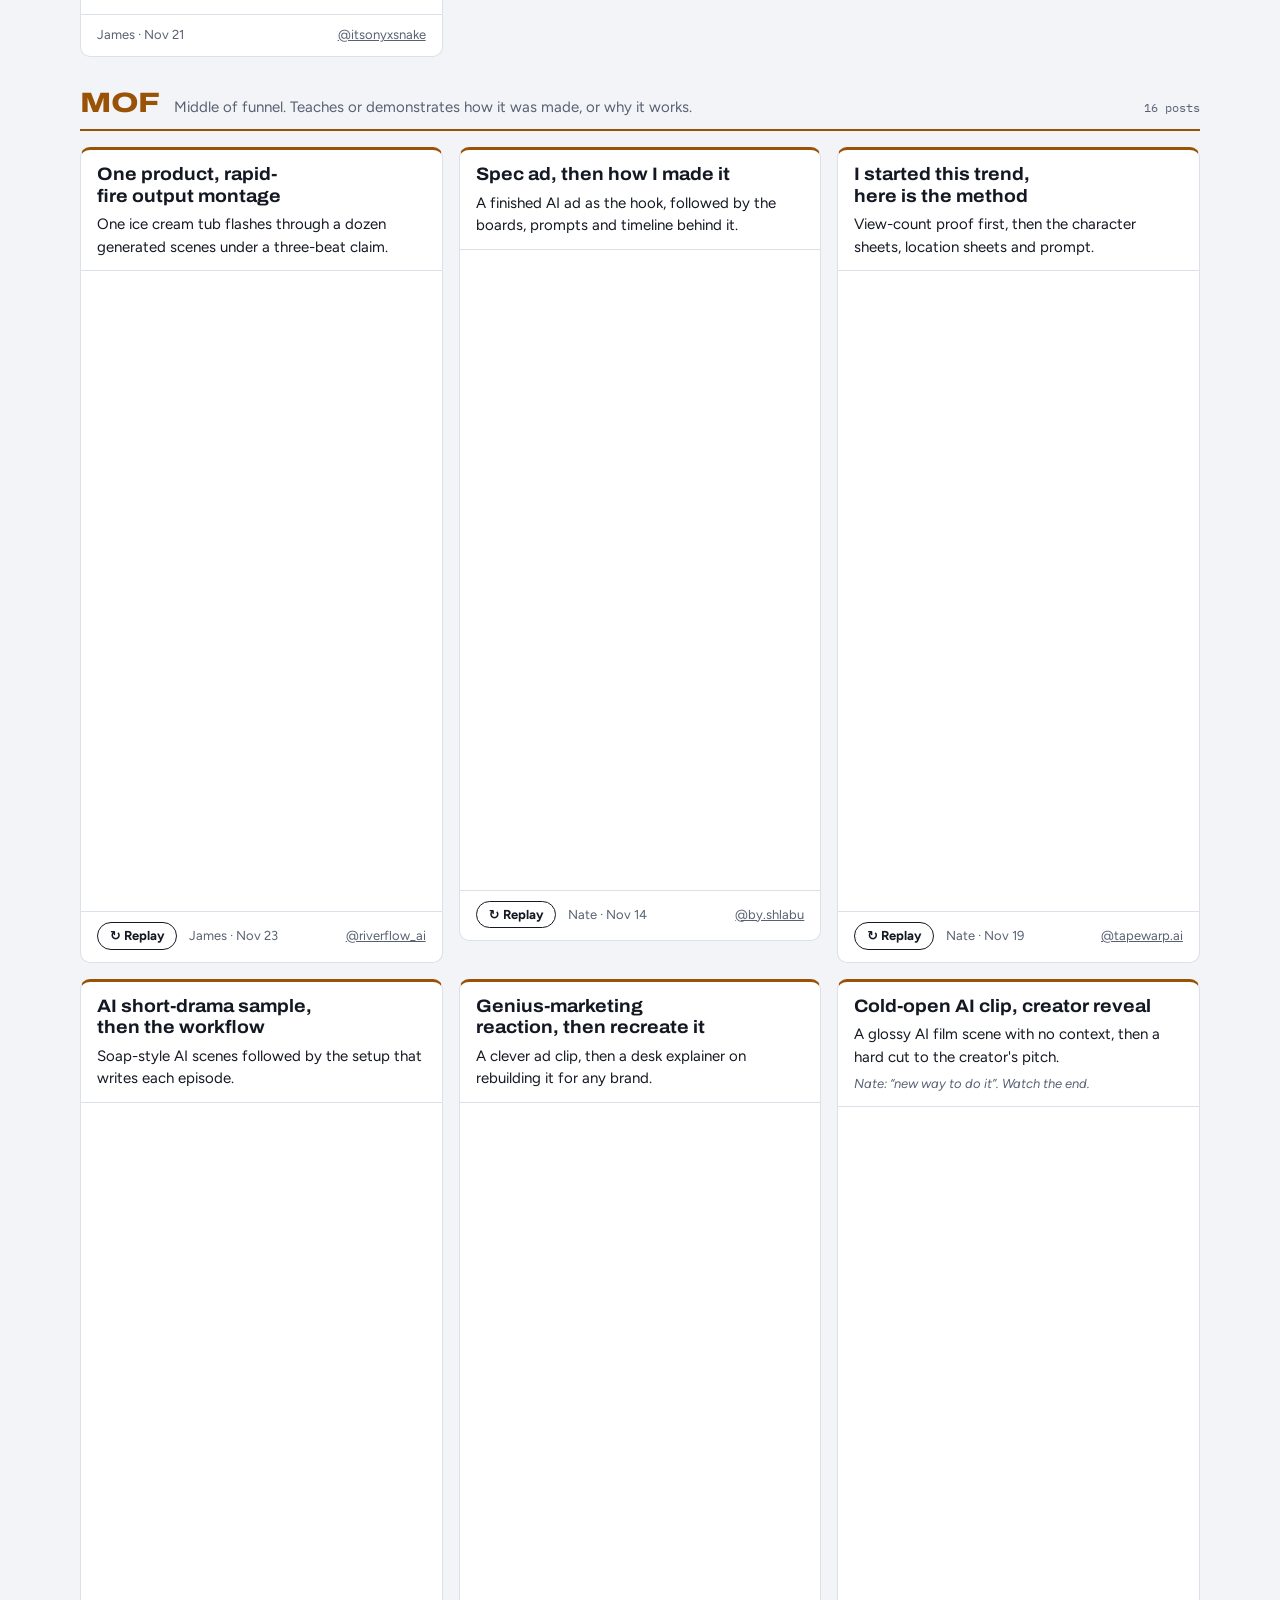
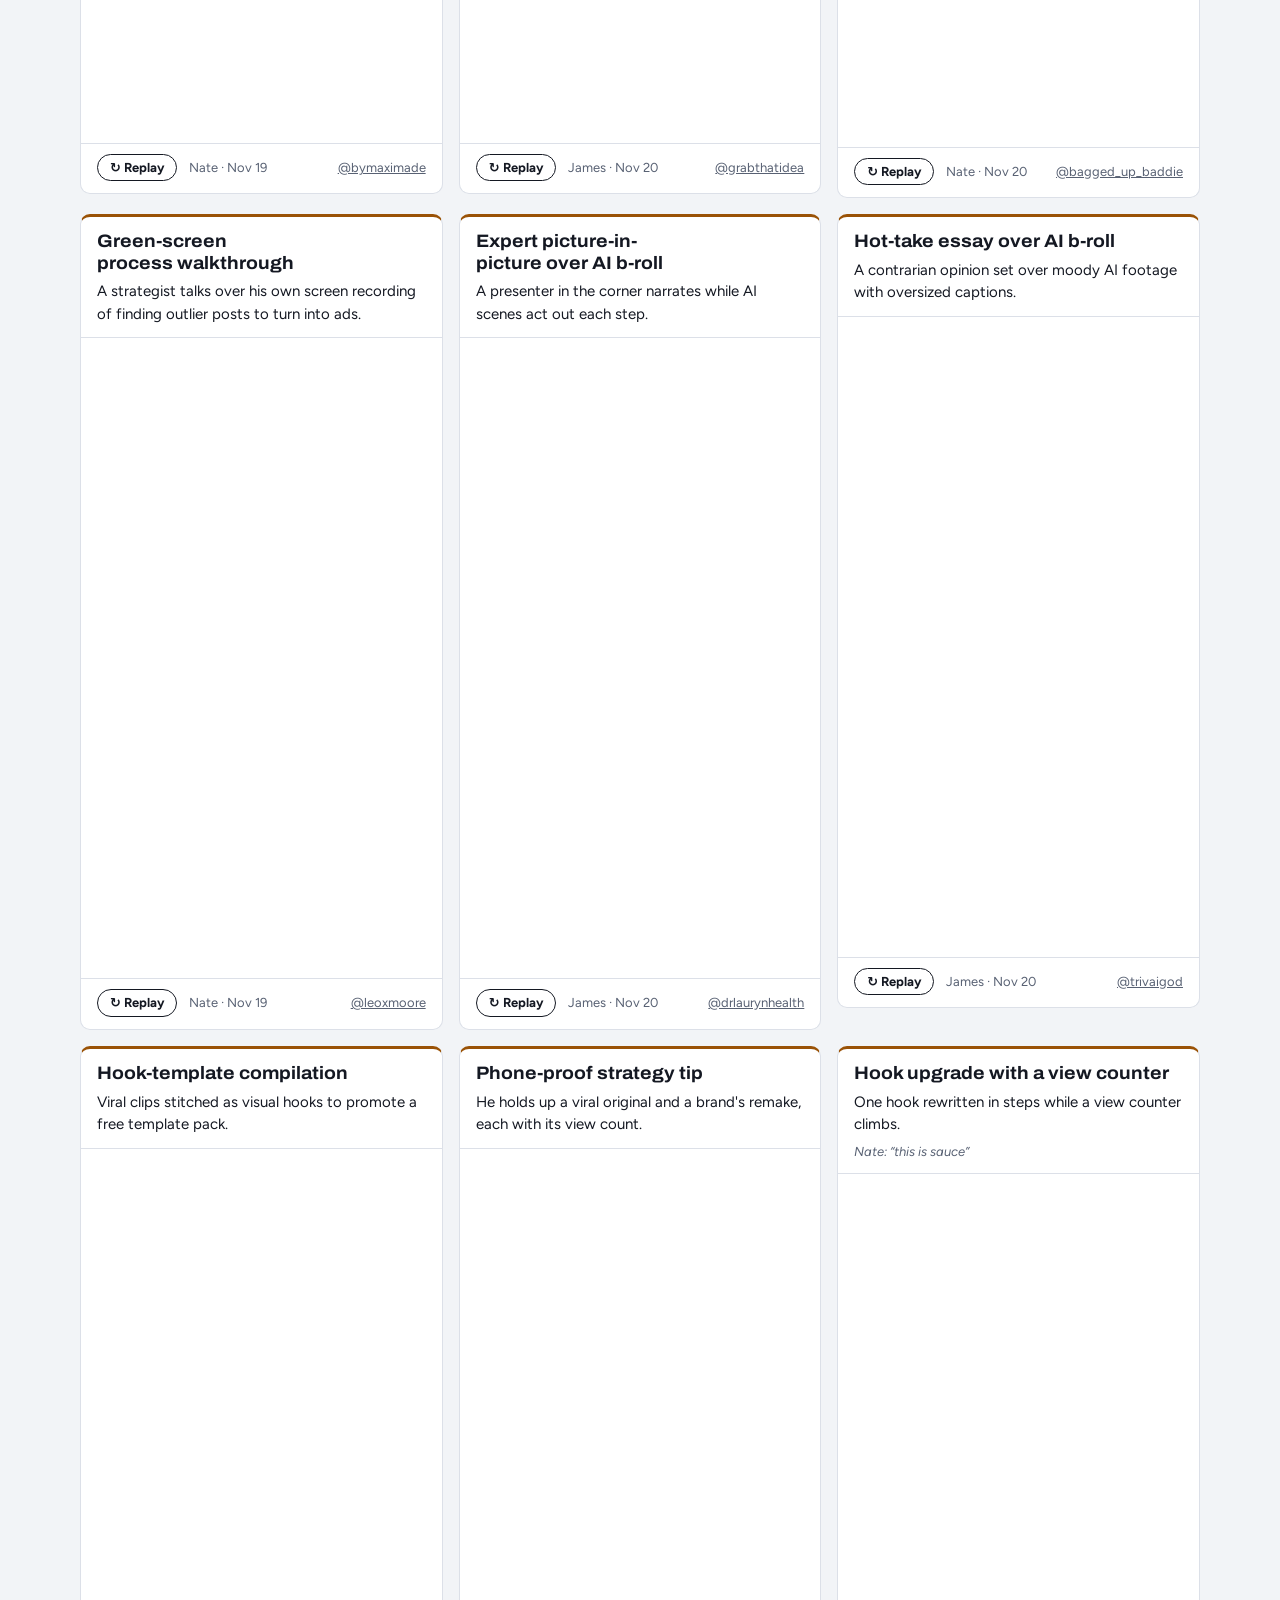
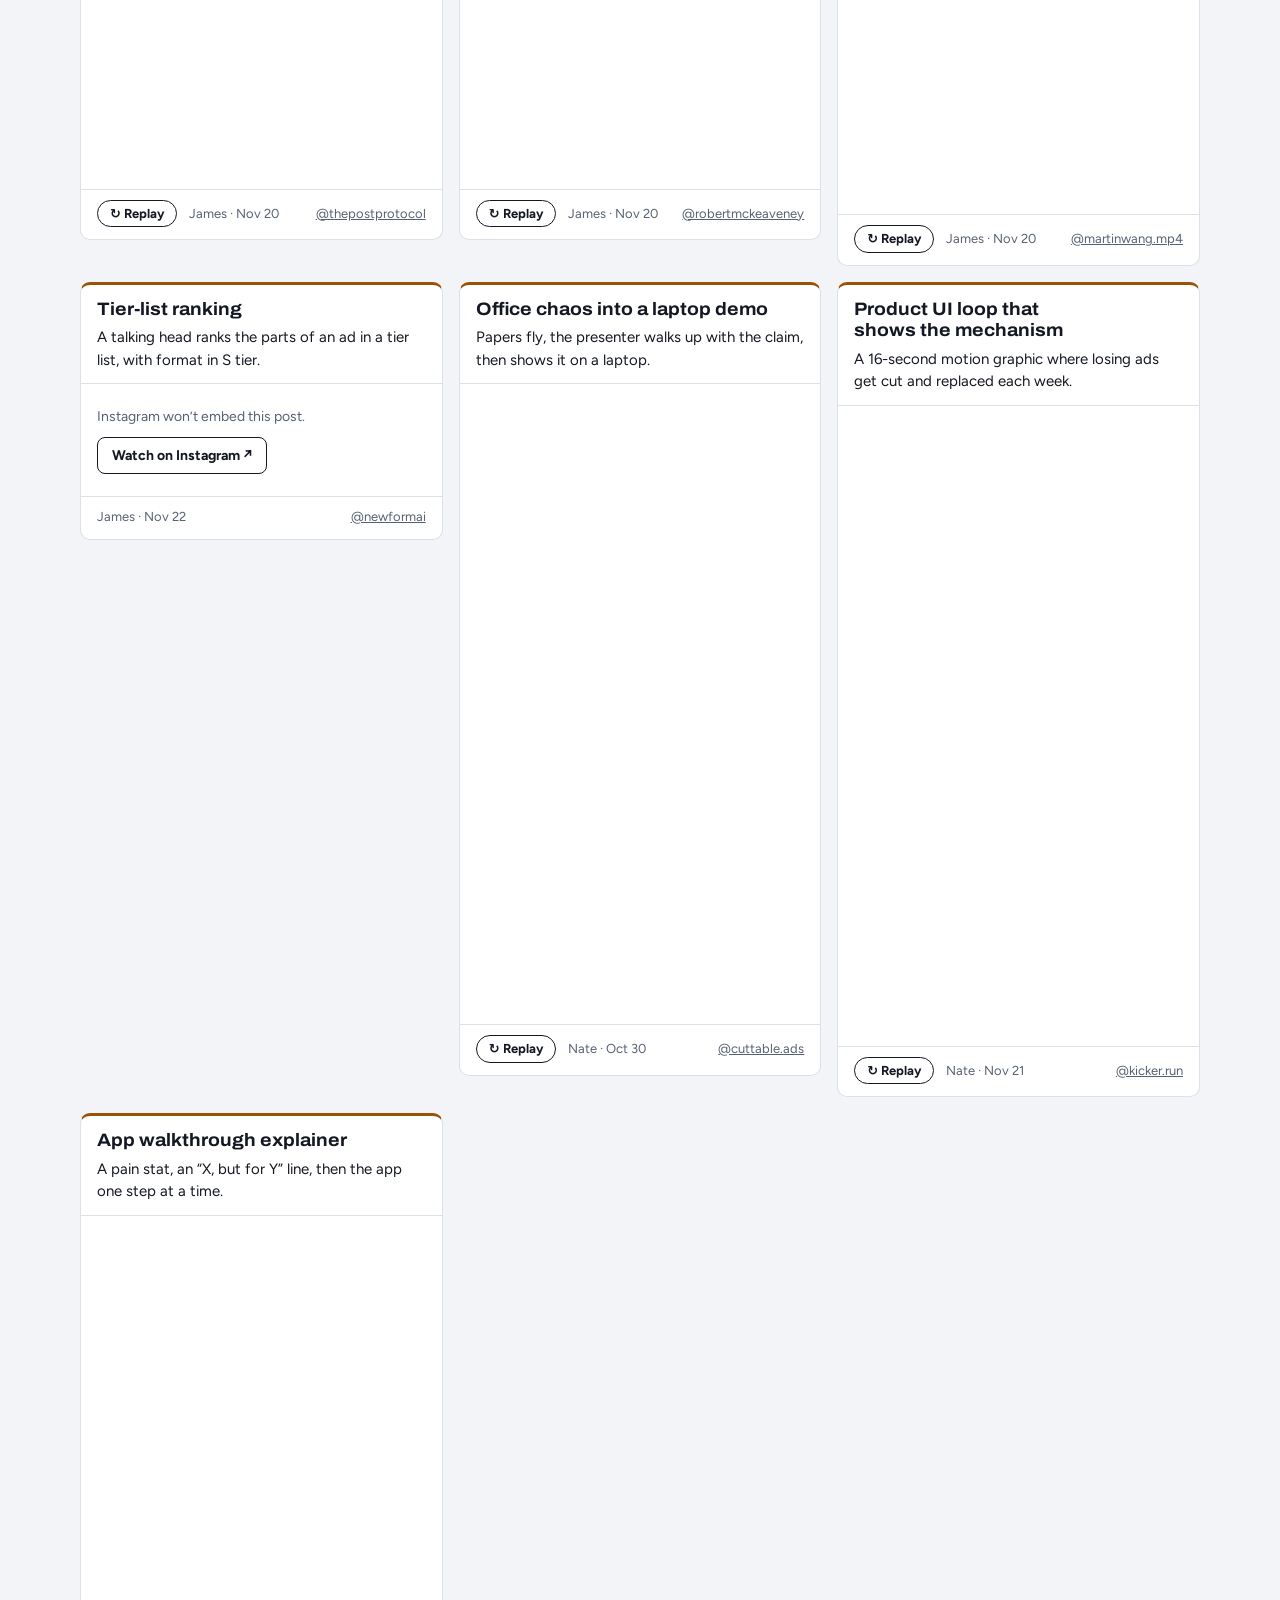
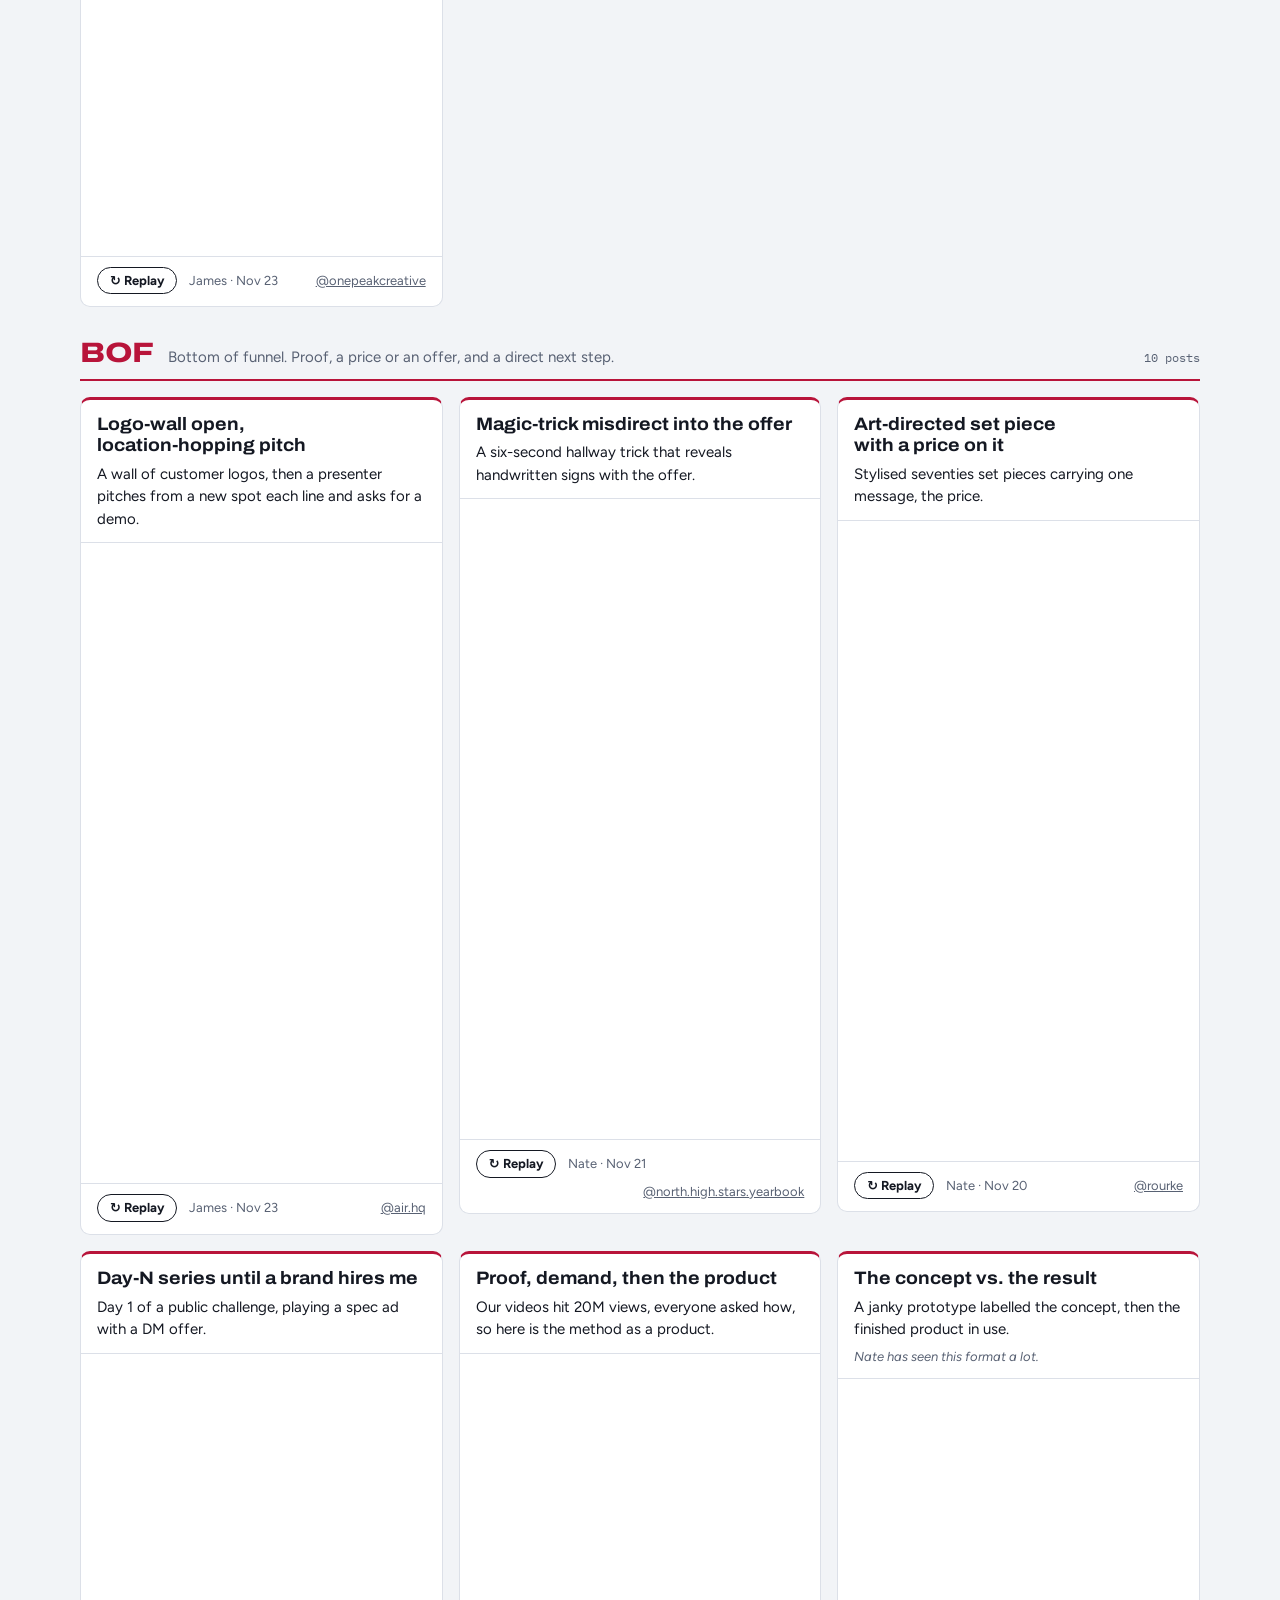
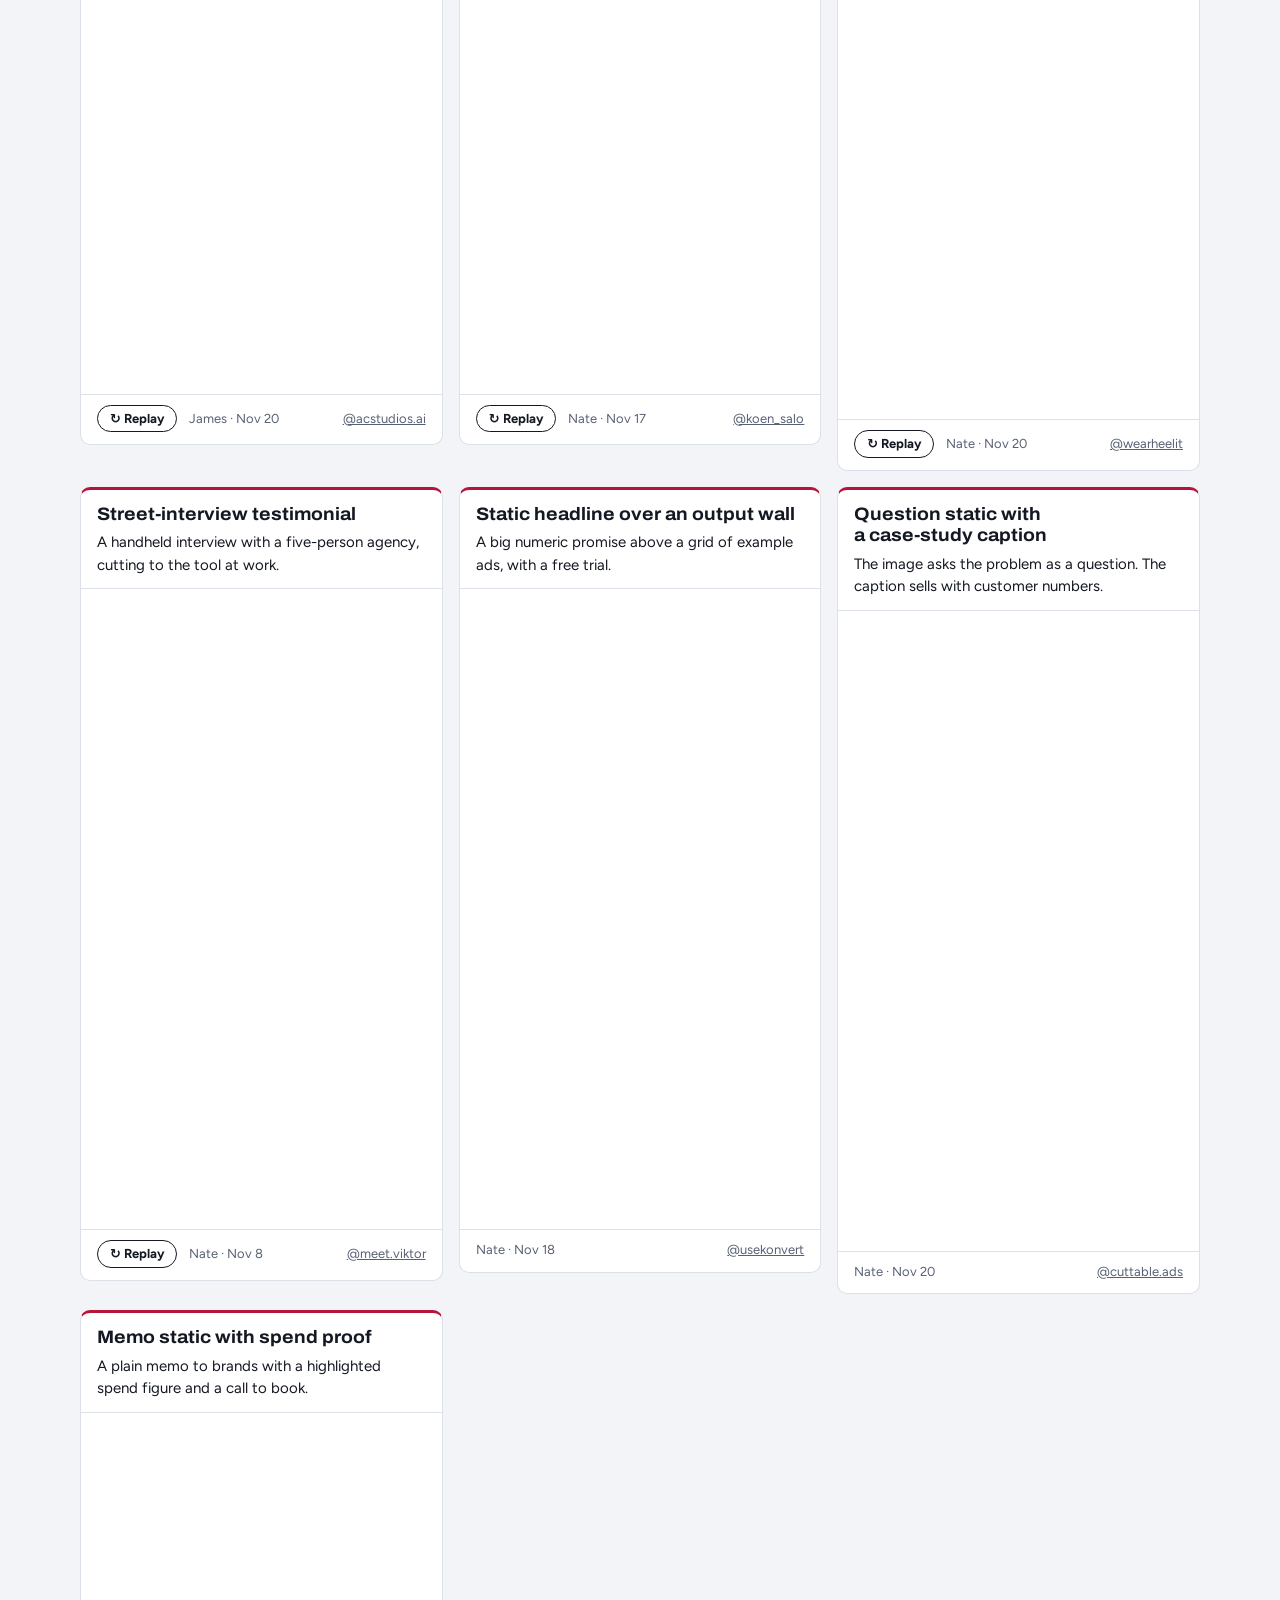
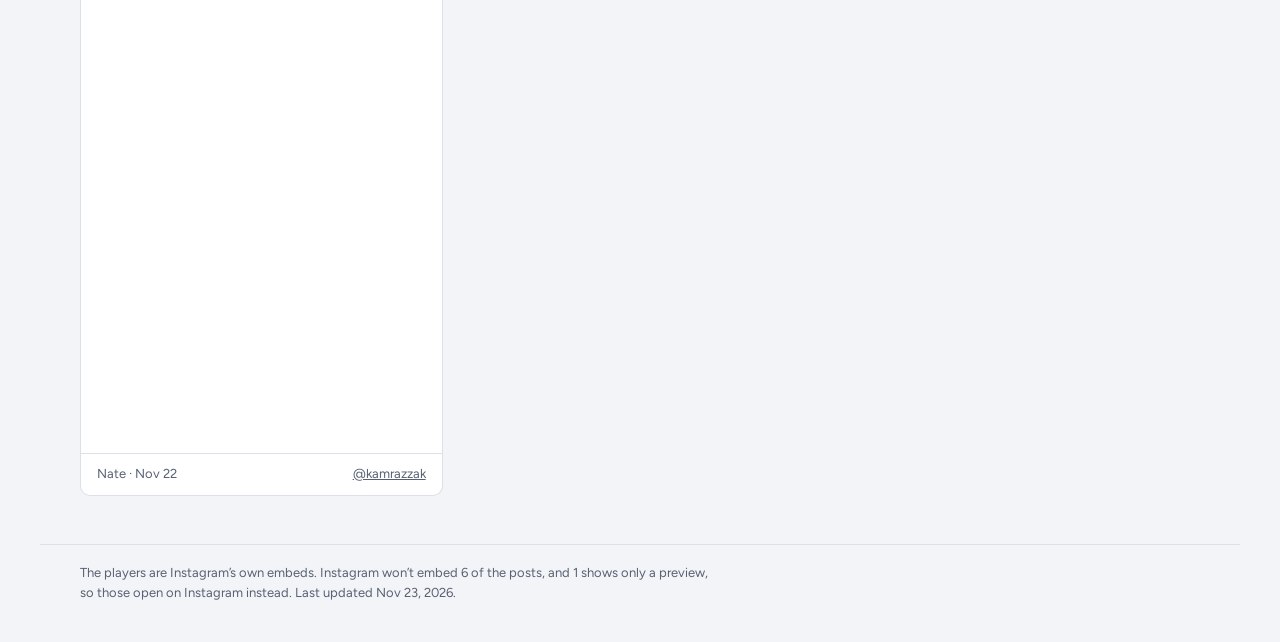
==== commit 7a8962a3: "Formats: add 3 new cards Co-Authored-By: Claude Fable 5.2 <noreply@anthropic.com> Claude-Session: ht" ====
--- a/public/formats/index.html
+++ b/public/formats/index.html
@@ -147,9 +147,9 @@
 
 <!-- Cards: one record per post, shown in this order within each stage. New posts go at the start of the array.
      The header and footer counts are computed from this data. -->
-<script id="data" type="application/json">[{"s":"tof","n":"Fake tutorial that goes off the rails","d":"A deadpan pallet jack tutorial that escalates until the pallet launches through the roof.","h":"wreckitbar","u":"/reel/Dfe0l4mBnbK/","by":"Nate","on":"Nov 8","e":"x","t":"Nate: “peep his account”"},{"s":"tof","n":"Near-miss shock storytime","d":"He tells a story from a chair in the road as a car tears past. The caption plugs the drop.","h":"wantsandneedsbrand_","u":"/reel/DdC8RL-B4hZ/","by":"Nate","on":"Nov 20","e":"v","t":"Nate: “how can we make?”"},{"s":"tof","n":"Trend tutorial bait-and-switch","d":"Opens with the “how to put text behind you” hook, then swerves into a sandwich joke.","h":"diamonddeli","u":"/reel/DeehbZ-RkL8/","by":"Nate","on":"Nov 20","e":"v","t":"Nate called this great TOF. James wants a fresh twist on it."},{"s":"tof","n":"Guerrilla stunt POV","d":"First-person shots of planting flyers that look like folded cash around town.","h":"needletheory8","u":"/reel/DagW_YKPjac/","by":"Nate","on":"Nov 20","e":"w"},{"s":"tof","n":"Bad-advice tip skit","d":"A straight-faced shipping tip that ends with him tackled by people in IRS jackets.","h":"wreckitbar","u":"/reel/DfcjseLS7gq/","by":"Nate","on":"Nov 21","e":"v"},{"s":"tof","n":"Tweet-header illustrated story","d":"A curiosity story told over AI illustration with a tweet pinned on top. The sponsor is the lesson.","h":"bra.inmaxx","u":"/p/De1KHa2gFvG/","by":"James","on":"Nov 6","e":"v"},{"s":"tof","n":"Envy drama ad","d":"Two coworkers gossip about a stranger in an elevator until one decides to buy the product.","h":"frankyshaw","u":"/reel/DeU9pM7xy1E/","by":"James","on":"Nov 20","e":"v"},{"s":"tof","n":"AI episodic series","d":"A moody AI short released in episodes, with a comment ask for the next one.","h":"rezai.studio","u":"/reel/Df9p5sCxV2Z/","by":"Nate","on":"Nov 20","e":"x"},{"s":"tof","n":"Pixar-style AI mini-drama","d":"A fake tweet opens a 3D-animated comeback story where the product is the turning point.","h":"takethesis","u":"/p/Df7majcMQTp/","by":"Nate","on":"Nov 21","e":"v"},{"s":"tof","n":"Cinematic confessional into a product card","d":"A street-interview open cuts to a widescreen confessional and ends on the product name.","h":"expoiso_","u":"/reel/Dc02c0CJ-4b/","by":"James","on":"Nov 22","e":"v","t":"James: “i love this second format”"},{"s":"tof","n":"Casual setup, VFX payoff","d":"An ordinary phone clip turns into a fast reel of widescreen VFX shots.","h":"sam.john.creates","u":"/reel/DdeLszSq2uD/","by":"Nate","on":"Nov 19","e":"v"},{"s":"tof","n":"AI spec ad for a famous brand","d":"A man is pushed out of a plane, a burger assembles in mid-air, and he lands at the restaurant.","h":"max_chen05","u":"/reel/DcESBP2Oejh/","by":"James","on":"Nov 20","e":"x"},{"s":"tof","n":"Cartoon made live-action","d":"A well-known cartoon re-rendered as realistic film footage.","h":"mxrtyallenmpeg","u":"/reel/DfZ6bOrB2yD/","by":"Nate","on":"Nov 20","e":"v"},{"s":"tof","n":"The frame itself is the trick","d":"A plain selfie where the whole video frame tilts and spins in 3D.","h":"tommyguacamole98","u":"/reel/DfoXUwQooT3/","by":"Nate","on":"Nov 20","e":"v"},{"s":"tof","n":"Webcam to AI breakout","d":"A desk webcam shot smash-cuts into AI flying footage over ocean and clouds.","h":"jnl.creatives","u":"/reel/Dfeodx6KRQM/","by":"James","on":"Nov 22","e":"v","t":"Nate: “those shots look so good”"},{"s":"tof","n":"Chaotic build vlog with a sponsor inside","d":"A fast handheld story of one silly idea escalating, with the sponsor woven in.","h":"jackcarden.art","u":"/reel/DdhIJoittdS/","by":"Nate","on":"Nov 19","e":"v","t":"Nate: “we should recreate”"},{"s":"tof","n":"Absurd engineering build","d":"A deadpan build of “x-ray glasses” that pays off at a live event.","h":"ddennishan","u":"/reel/Df5KonoOV0M/","by":"Nate","on":"Nov 19","e":"v"},{"s":"tof","n":"Helping someone launch, start to first sale","d":"He turns his little sister's drawings into a T-shirt brand and ends on the sales screen.","h":"ddennishan","u":"/reel/De6rtpvOi05/","by":"Nate","on":"Nov 20","e":"v"},{"s":"tof","n":"Random-constraint series","d":"A dart on a map picks the destination, then it becomes a hyper-fast travel edit.","h":"plutoopictures","u":"/reel/Dfr7Cr7TnUe/","by":"James","on":"Nov 20","e":"x"},{"s":"tof","n":"News-headline carousel","d":"A portrait, an inset and a bold headline built to make you swipe.","h":"simplyougrow","u":"/p/DfRIqeomQES/","by":"James","on":"Nov 10","e":"i"},{"s":"tof","n":"Streamer split-screen clip","d":"Facecam on top, gameplay below, a bait title across the middle.","h":"itsonyxsnake","u":"/reel/Dej5AkjxcHN/","by":"James","on":"Nov 21","e":"x"},{"s":"mof","n":"Spec ad, then how I made it","d":"A finished AI ad as the hook, followed by the boards, prompts and timeline behind it.","h":"by.shlabu","u":"/reel/DfvBBfbt936/","by":"Nate","on":"Nov 14","e":"v"},{"s":"mof","n":"I started this trend, here is the method","d":"View-count proof first, then the character sheets, location sheets and prompt.","h":"tapewarp.ai","u":"/reel/DfaJOoUN0SK/","by":"Nate","on":"Nov 19","e":"v"},{"s":"mof","n":"AI short-drama sample, then the workflow","d":"Soap-style AI scenes followed by the setup that writes each episode.","h":"bymaximade","u":"/reel/DfsceikqH4q/","by":"Nate","on":"Nov 19","e":"v"},{"s":"mof","n":"Genius-marketing reaction, then recreate it","d":"A clever ad clip, then a desk explainer on rebuilding it for any brand.","h":"grabthatidea","u":"/reel/DfPfsnFOTEo/","by":"James","on":"Nov 20","e":"v"},{"s":"mof","n":"Cold-open AI clip, creator reveal","d":"A glossy AI film scene with no context, then a hard cut to the creator's pitch.","h":"bagged_up_baddie","u":"/reel/DfvNLNHSony/","by":"Nate","on":"Nov 20","e":"v","t":"Nate: “new way to do it”. Watch the end."},{"s":"mof","n":"Green-screen process walkthrough","d":"A strategist talks over his own screen recording of finding outlier posts to turn into ads.","h":"leoxmoore","u":"/reel/Df6s-r3T0pi/","by":"Nate","on":"Nov 19","e":"v"},{"s":"mof","n":"Expert picture-in-picture over AI b-roll","d":"A presenter in the corner narrates while AI scenes act out each step.","h":"drlaurynhealth","u":"/reel/Dctd5qCiGFe/","by":"James","on":"Nov 20","e":"v"},{"s":"mof","n":"Hot-take essay over AI b-roll","d":"A contrarian opinion set over moody AI footage with oversized captions.","h":"trivaigod","u":"/reel/DYcNM1eOXjN/","by":"James","on":"Nov 20","e":"v"},{"s":"mof","n":"Hook-template compilation","d":"Viral clips stitched as visual hooks to promote a free template pack.","h":"thepostprotocol","u":"/reel/DdN-rujgYld/","by":"James","on":"Nov 20","e":"v"},{"s":"mof","n":"Phone-proof strategy tip","d":"He holds up a viral original and a brand's remake, each with its view count.","h":"robertmckeaveney","u":"/reel/DeDfWp_zslJ/","by":"James","on":"Nov 20","e":"v"},{"s":"mof","n":"Hook upgrade with a view counter","d":"One hook rewritten in steps while a view counter climbs.","h":"martinwang.mp4","u":"/reel/Dczr8MGgHeo/","by":"James","on":"Nov 20","e":"v","t":"Nate: “this is sauce”"},{"s":"mof","n":"Tier-list ranking","d":"A talking head ranks the parts of an ad in a tier list, with format in S tier.","h":"newformai","u":"/p/Df9FR3hgt4X/","by":"James","on":"Nov 22","e":"x"},{"s":"mof","n":"Office chaos into a laptop demo","d":"Papers fly, the presenter walks up with the claim, then shows it on a laptop.","h":"cuttable.ads","u":"/p/De0BCdWAmfR/","by":"Nate","on":"Oct 30","e":"v"},{"s":"mof","n":"Product UI loop that shows the mechanism","d":"A 16-second motion graphic where losing ads get cut and replaced each week.","h":"kicker.run","u":"/p/DfUWgHFA2yY/","by":"Nate","on":"Nov 21","e":"v"},{"s":"mof","n":"App walkthrough explainer","d":"A pain stat, an “X, but for Y” line, then the app one step at a time.","h":"onepeakcreative","u":"/p/Df6FpMRANpB/","by":"James","on":"Nov 23","e":"v"},{"s":"bof","n":"Magic-trick misdirect into the offer","d":"A six-second hallway trick that reveals handwritten signs with the offer.","h":"north.high.stars.yearbook","u":"/reel/DeNtpdzxn_0/","by":"Nate","on":"Nov 21","e":"v"},{"s":"bof","n":"Art-directed set piece with a price on it","d":"Stylised seventies set pieces carrying one message, the price.","h":"rourke","u":"/reel/Dfhr1AEKCcs/","by":"Nate","on":"Nov 20","e":"v"},{"s":"bof","n":"Day-N series until a brand hires me","d":"Day 1 of a public challenge, playing a spec ad with a DM offer.","h":"acstudios.ai","u":"/reel/Df8RG3ggIiA/","by":"James","on":"Nov 20","e":"v"},{"s":"bof","n":"Proof, demand, then the product","d":"Our videos hit 20M views, everyone asked how, so here is the method as a product.","h":"koen_salo","u":"/p/DfmPwd9gbA1/","by":"Nate","on":"Nov 17","e":"v"},{"s":"bof","n":"The concept vs. the result","d":"A janky prototype labelled the concept, then the finished product in use.","h":"wearheelit","u":"/reel/DfVqgPaxd7N/","by":"Nate","on":"Nov 20","e":"v","t":"Nate has seen this format a lot."},{"s":"bof","n":"Street-interview testimonial","d":"A handheld interview with a five-person agency, cutting to the tool at work.","h":"meet.viktor","u":"/p/Dd1-Quwg1tv/","by":"Nate","on":"Nov 8","e":"v"},{"s":"bof","n":"Static headline over an output wall","d":"A big numeric promise above a grid of example ads, with a free trial.","h":"usekonvert","u":"/p/Dd9GOnAMFQL/","by":"Nate","on":"Nov 18","e":"i"},{"s":"bof","n":"Question static with a case-study caption","d":"The image asks the problem as a question. The caption sells with customer numbers.","h":"cuttable.ads","u":"/p/DesZGysAS4G/","by":"Nate","on":"Nov 20","e":"i"},{"s":"bof","n":"Memo static with spend proof","d":"A plain memo to brands with a highlighted spend figure and a call to book.","h":"kamrazzak","u":"/p/Dfm7b7KAg1w/","by":"Nate","on":"Nov 22","e":"i"}]</script>
+<script id="data" type="application/json">[{"s":"bof","n":"Logo-wall open, location-hopping pitch","d":"A wall of customer logos, then a presenter pitches from a new spot each line and asks for a demo.","h":"air.hq","u":"/p/DbKSoGJAjhr/","by":"James","on":"Nov 23","e":"v"},{"s":"mof","n":"One product, rapid-fire output montage","d":"One ice cream tub flashes through a dozen generated scenes under a three-beat claim.","h":"riverflow_ai","u":"/p/DecO_7mA35O/","by":"James","on":"Nov 23","e":"v"},{"s":"tof","n":"Enemy-first agency manifesto","d":"Kinetic type and stacked old TVs call out what is wrong with ads, then the agency's name lands.","h":"cerberuscreatives","u":"/p/DfaJ080gz0v/","by":"James","on":"Nov 23","e":"v"},{"s":"tof","n":"Fake tutorial that goes off the rails","d":"A deadpan pallet jack tutorial that escalates until the pallet launches through the roof.","h":"wreckitbar","u":"/reel/Dfe0l4mBnbK/","by":"Nate","on":"Nov 8","e":"x","t":"Nate: “peep his account”"},{"s":"tof","n":"Near-miss shock storytime","d":"He tells a story from a chair in the road as a car tears past. The caption plugs the drop.","h":"wantsandneedsbrand_","u":"/reel/DdC8RL-B4hZ/","by":"Nate","on":"Nov 20","e":"v","t":"Nate: “how can we make?”"},{"s":"tof","n":"Trend tutorial bait-and-switch","d":"Opens with the “how to put text behind you” hook, then swerves into a sandwich joke.","h":"diamonddeli","u":"/reel/DeehbZ-RkL8/","by":"Nate","on":"Nov 20","e":"v","t":"Nate called this great TOF. James wants a fresh twist on it."},{"s":"tof","n":"Guerrilla stunt POV","d":"First-person shots of planting flyers that look like folded cash around town.","h":"needletheory8","u":"/reel/DagW_YKPjac/","by":"Nate","on":"Nov 20","e":"w"},{"s":"tof","n":"Bad-advice tip skit","d":"A straight-faced shipping tip that ends with him tackled by people in IRS jackets.","h":"wreckitbar","u":"/reel/DfcjseLS7gq/","by":"Nate","on":"Nov 21","e":"v"},{"s":"tof","n":"Tweet-header illustrated story","d":"A curiosity story told over AI illustration with a tweet pinned on top. The sponsor is the lesson.","h":"bra.inmaxx","u":"/p/De1KHa2gFvG/","by":"James","on":"Nov 6","e":"v"},{"s":"tof","n":"Envy drama ad","d":"Two coworkers gossip about a stranger in an elevator until one decides to buy the product.","h":"frankyshaw","u":"/reel/DeU9pM7xy1E/","by":"James","on":"Nov 20","e":"v"},{"s":"tof","n":"AI episodic series","d":"A moody AI short released in episodes, with a comment ask for the next one.","h":"rezai.studio","u":"/reel/Df9p5sCxV2Z/","by":"Nate","on":"Nov 20","e":"x"},{"s":"tof","n":"Pixar-style AI mini-drama","d":"A fake tweet opens a 3D-animated comeback story where the product is the turning point.","h":"takethesis","u":"/p/Df7majcMQTp/","by":"Nate","on":"Nov 21","e":"v"},{"s":"tof","n":"Cinematic confessional into a product card","d":"A street-interview open cuts to a widescreen confessional and ends on the product name.","h":"expoiso_","u":"/reel/Dc02c0CJ-4b/","by":"James","on":"Nov 22","e":"v","t":"James: “i love this second format”"},{"s":"tof","n":"Casual setup, VFX payoff","d":"An ordinary phone clip turns into a fast reel of widescreen VFX shots.","h":"sam.john.creates","u":"/reel/DdeLszSq2uD/","by":"Nate","on":"Nov 19","e":"v"},{"s":"tof","n":"AI spec ad for a famous brand","d":"A man is pushed out of a plane, a burger assembles in mid-air, and he lands at the restaurant.","h":"max_chen05","u":"/reel/DcESBP2Oejh/","by":"James","on":"Nov 20","e":"x"},{"s":"tof","n":"Cartoon made live-action","d":"A well-known cartoon re-rendered as realistic film footage.","h":"mxrtyallenmpeg","u":"/reel/DfZ6bOrB2yD/","by":"Nate","on":"Nov 20","e":"v"},{"s":"tof","n":"The frame itself is the trick","d":"A plain selfie where the whole video frame tilts and spins in 3D.","h":"tommyguacamole98","u":"/reel/DfoXUwQooT3/","by":"Nate","on":"Nov 20","e":"v"},{"s":"tof","n":"Webcam to AI breakout","d":"A desk webcam shot smash-cuts into AI flying footage over ocean and clouds.","h":"jnl.creatives","u":"/reel/Dfeodx6KRQM/","by":"James","on":"Nov 22","e":"v","t":"Nate: “those shots look so good”"},{"s":"tof","n":"Chaotic build vlog with a sponsor inside","d":"A fast handheld story of one silly idea escalating, with the sponsor woven in.","h":"jackcarden.art","u":"/reel/DdhIJoittdS/","by":"Nate","on":"Nov 19","e":"v","t":"Nate: “we should recreate”"},{"s":"tof","n":"Absurd engineering build","d":"A deadpan build of “x-ray glasses” that pays off at a live event.","h":"ddennishan","u":"/reel/Df5KonoOV0M/","by":"Nate","on":"Nov 19","e":"v"},{"s":"tof","n":"Helping someone launch, start to first sale","d":"He turns his little sister's drawings into a T-shirt brand and ends on the sales screen.","h":"ddennishan","u":"/reel/De6rtpvOi05/","by":"Nate","on":"Nov 20","e":"v"},{"s":"tof","n":"Random-constraint series","d":"A dart on a map picks the destination, then it becomes a hyper-fast travel edit.","h":"plutoopictures","u":"/reel/Dfr7Cr7TnUe/","by":"James","on":"Nov 20","e":"x"},{"s":"tof","n":"News-headline carousel","d":"A portrait, an inset and a bold headline built to make you swipe.","h":"simplyougrow","u":"/p/DfRIqeomQES/","by":"James","on":"Nov 10","e":"i"},{"s":"tof","n":"Streamer split-screen clip","d":"Facecam on top, gameplay below, a bait title across the middle.","h":"itsonyxsnake","u":"/reel/Dej5AkjxcHN/","by":"James","on":"Nov 21","e":"x"},{"s":"mof","n":"Spec ad, then how I made it","d":"A finished AI ad as the hook, followed by the boards, prompts and timeline behind it.","h":"by.shlabu","u":"/reel/DfvBBfbt936/","by":"Nate","on":"Nov 14","e":"v"},{"s":"mof","n":"I started this trend, here is the method","d":"View-count proof first, then the character sheets, location sheets and prompt.","h":"tapewarp.ai","u":"/reel/DfaJOoUN0SK/","by":"Nate","on":"Nov 19","e":"v"},{"s":"mof","n":"AI short-drama sample, then the workflow","d":"Soap-style AI scenes followed by the setup that writes each episode.","h":"bymaximade","u":"/reel/DfsceikqH4q/","by":"Nate","on":"Nov 19","e":"v"},{"s":"mof","n":"Genius-marketing reaction, then recreate it","d":"A clever ad clip, then a desk explainer on rebuilding it for any brand.","h":"grabthatidea","u":"/reel/DfPfsnFOTEo/","by":"James","on":"Nov 20","e":"v"},{"s":"mof","n":"Cold-open AI clip, creator reveal","d":"A glossy AI film scene with no context, then a hard cut to the creator's pitch.","h":"bagged_up_baddie","u":"/reel/DfvNLNHSony/","by":"Nate","on":"Nov 20","e":"v","t":"Nate: “new way to do it”. Watch the end."},{"s":"mof","n":"Green-screen process walkthrough","d":"A strategist talks over his own screen recording of finding outlier posts to turn into ads.","h":"leoxmoore","u":"/reel/Df6s-r3T0pi/","by":"Nate","on":"Nov 19","e":"v"},{"s":"mof","n":"Expert picture-in-picture over AI b-roll","d":"A presenter in the corner narrates while AI scenes act out each step.","h":"drlaurynhealth","u":"/reel/Dctd5qCiGFe/","by":"James","on":"Nov 20","e":"v"},{"s":"mof","n":"Hot-take essay over AI b-roll","d":"A contrarian opinion set over moody AI footage with oversized captions.","h":"trivaigod","u":"/reel/DYcNM1eOXjN/","by":"James","on":"Nov 20","e":"v"},{"s":"mof","n":"Hook-template compilation","d":"Viral clips stitched as visual hooks to promote a free template pack.","h":"thepostprotocol","u":"/reel/DdN-rujgYld/","by":"James","on":"Nov 20","e":"v"},{"s":"mof","n":"Phone-proof strategy tip","d":"He holds up a viral original and a brand's remake, each with its view count.","h":"robertmckeaveney","u":"/reel/DeDfWp_zslJ/","by":"James","on":"Nov 20","e":"v"},{"s":"mof","n":"Hook upgrade with a view counter","d":"One hook rewritten in steps while a view counter climbs.","h":"martinwang.mp4","u":"/reel/Dczr8MGgHeo/","by":"James","on":"Nov 20","e":"v","t":"Nate: “this is sauce”"},{"s":"mof","n":"Tier-list ranking","d":"A talking head ranks the parts of an ad in a tier list, with format in S tier.","h":"newformai","u":"/p/Df9FR3hgt4X/","by":"James","on":"Nov 22","e":"x"},{"s":"mof","n":"Office chaos into a laptop demo","d":"Papers fly, the presenter walks up with the claim, then shows it on a laptop.","h":"cuttable.ads","u":"/p/De0BCdWAmfR/","by":"Nate","on":"Oct 30","e":"v"},{"s":"mof","n":"Product UI loop that shows the mechanism","d":"A 16-second motion graphic where losing ads get cut and replaced each week.","h":"kicker.run","u":"/p/DfUWgHFA2yY/","by":"Nate","on":"Nov 21","e":"v"},{"s":"mof","n":"App walkthrough explainer","d":"A pain stat, an “X, but for Y” line, then the app one step at a time.","h":"onepeakcreative","u":"/p/Df6FpMRANpB/","by":"James","on":"Nov 23","e":"v"},{"s":"bof","n":"Magic-trick misdirect into the offer","d":"A six-second hallway trick that reveals handwritten signs with the offer.","h":"north.high.stars.yearbook","u":"/reel/DeNtpdzxn_0/","by":"Nate","on":"Nov 21","e":"v"},{"s":"bof","n":"Art-directed set piece with a price on it","d":"Stylised seventies set pieces carrying one message, the price.","h":"rourke","u":"/reel/Dfhr1AEKCcs/","by":"Nate","on":"Nov 20","e":"v"},{"s":"bof","n":"Day-N series until a brand hires me","d":"Day 1 of a public challenge, playing a spec ad with a DM offer.","h":"acstudios.ai","u":"/reel/Df8RG3ggIiA/","by":"James","on":"Nov 20","e":"v"},{"s":"bof","n":"Proof, demand, then the product","d":"Our videos hit 20M views, everyone asked how, so here is the method as a product.","h":"koen_salo","u":"/p/DfmPwd9gbA1/","by":"Nate","on":"Nov 17","e":"v"},{"s":"bof","n":"The concept vs. the result","d":"A janky prototype labelled the concept, then the finished product in use.","h":"wearheelit","u":"/reel/DfVqgPaxd7N/","by":"Nate","on":"Nov 20","e":"v","t":"Nate has seen this format a lot."},{"s":"bof","n":"Street-interview testimonial","d":"A handheld interview with a five-person agency, cutting to the tool at work.","h":"meet.viktor","u":"/p/Dd1-Quwg1tv/","by":"Nate","on":"Nov 8","e":"v"},{"s":"bof","n":"Static headline over an output wall","d":"A big numeric promise above a grid of example ads, with a free trial.","h":"usekonvert","u":"/p/Dd9GOnAMFQL/","by":"Nate","on":"Nov 18","e":"i"},{"s":"bof","n":"Question static with a case-study caption","d":"The image asks the problem as a question. The caption sells with customer numbers.","h":"cuttable.ads","u":"/p/DesZGysAS4G/","by":"Nate","on":"Nov 20","e":"i"},{"s":"bof","n":"Memo static with spend proof","d":"A plain memo to brands with a highlighted spend figure and a call to book.","h":"kamrazzak","u":"/p/Dfm7b7KAg1w/","by":"Nate","on":"Nov 22","e":"i"}]</script>
 <!-- through: UTC time of the newest DM message already processed. updated: display date of the last change. -->
-<script id="sync" type="application/json">{"through":"2026-11-23T15:43:42Z","updated":"Nov 23, 2026"}</script>
+<script id="sync" type="application/json">{"through":"2026-11-23T19:13:32Z","updated":"Nov 23, 2026"}</script>
 <script>
 (function () {
   var EMBED = true;
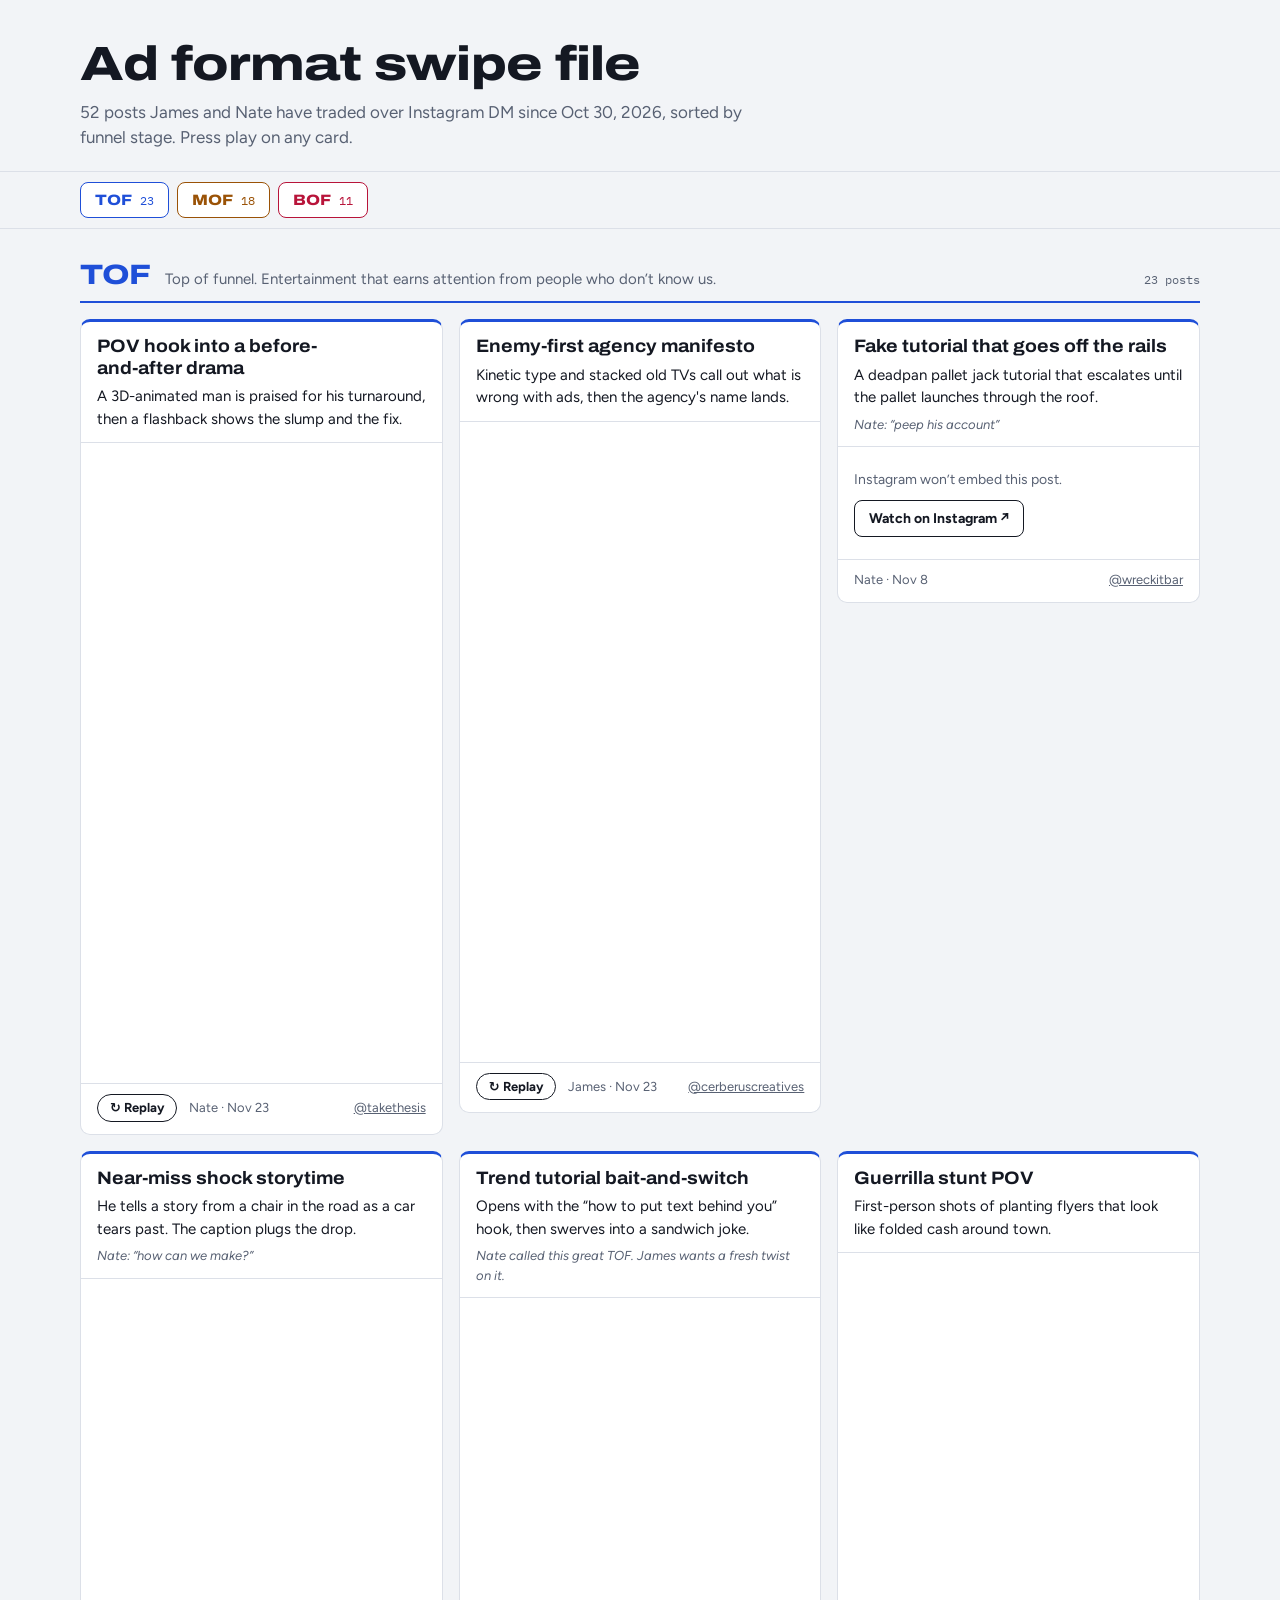
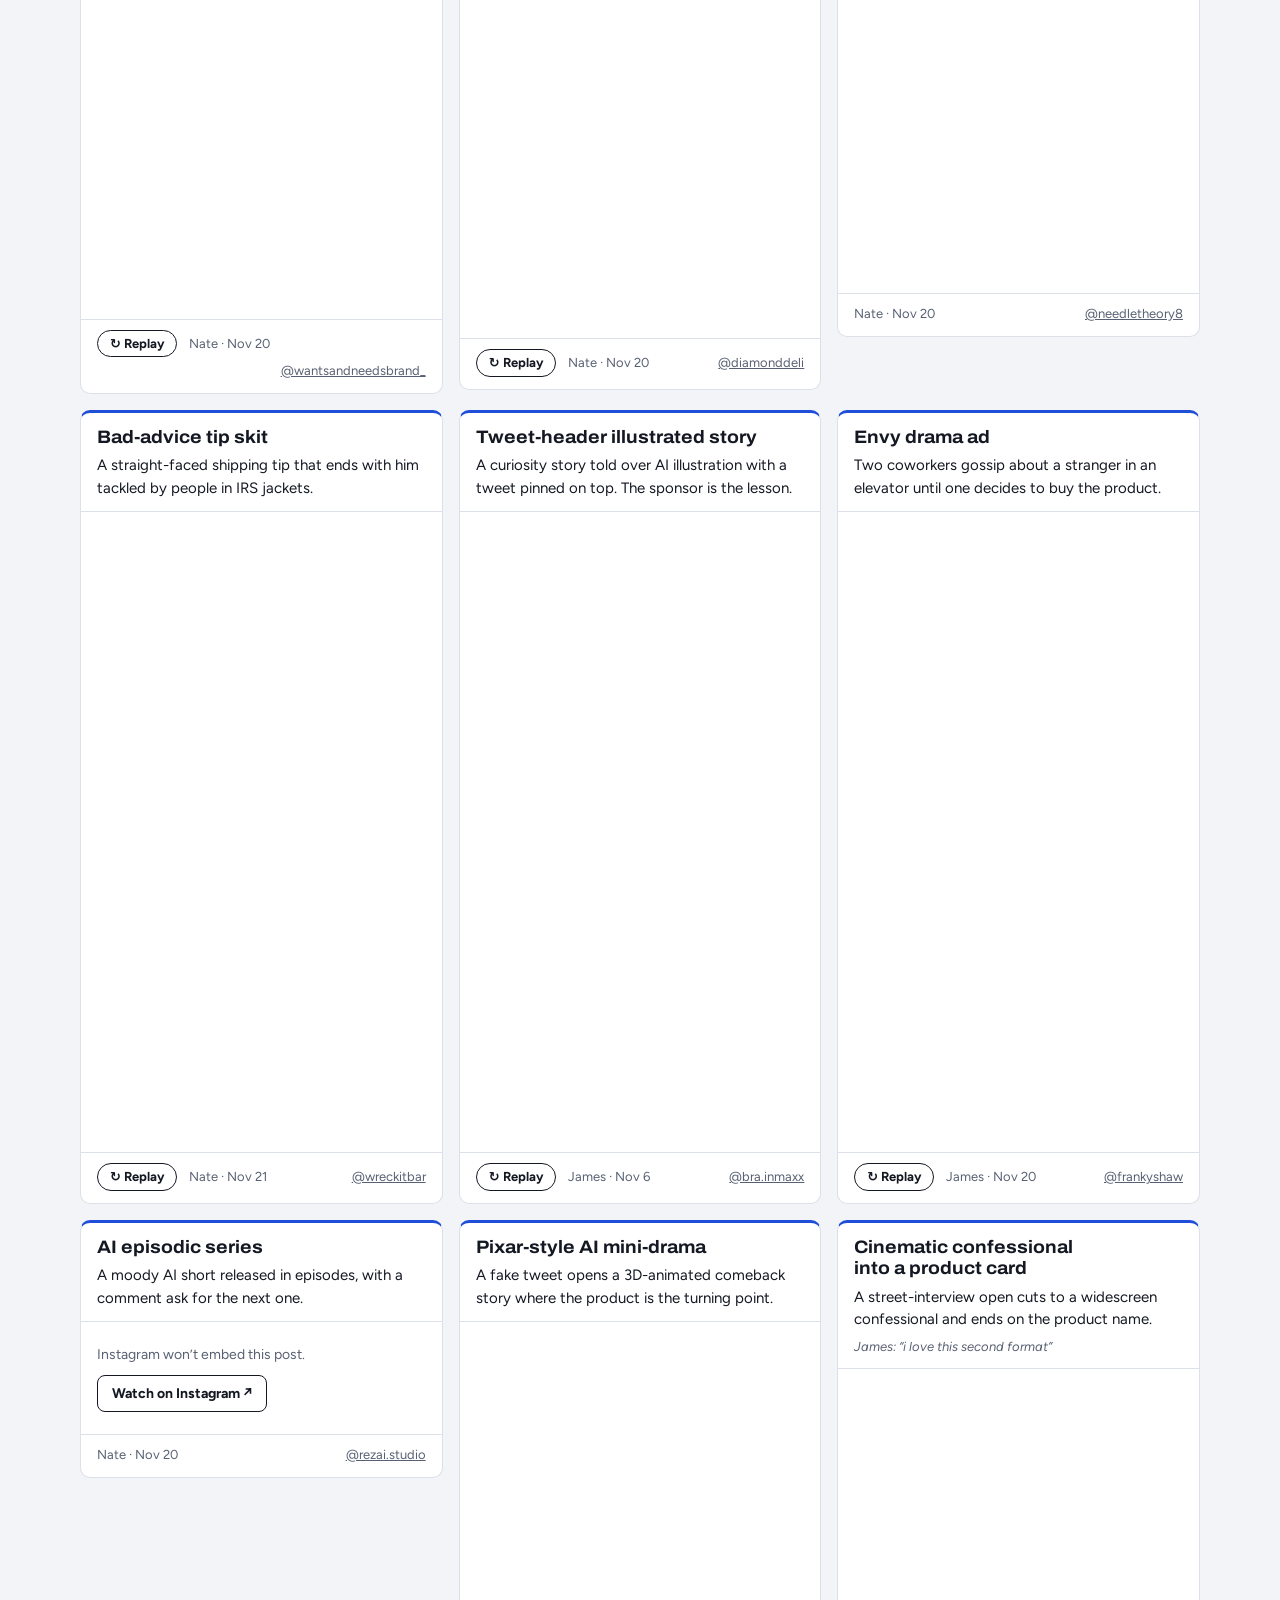
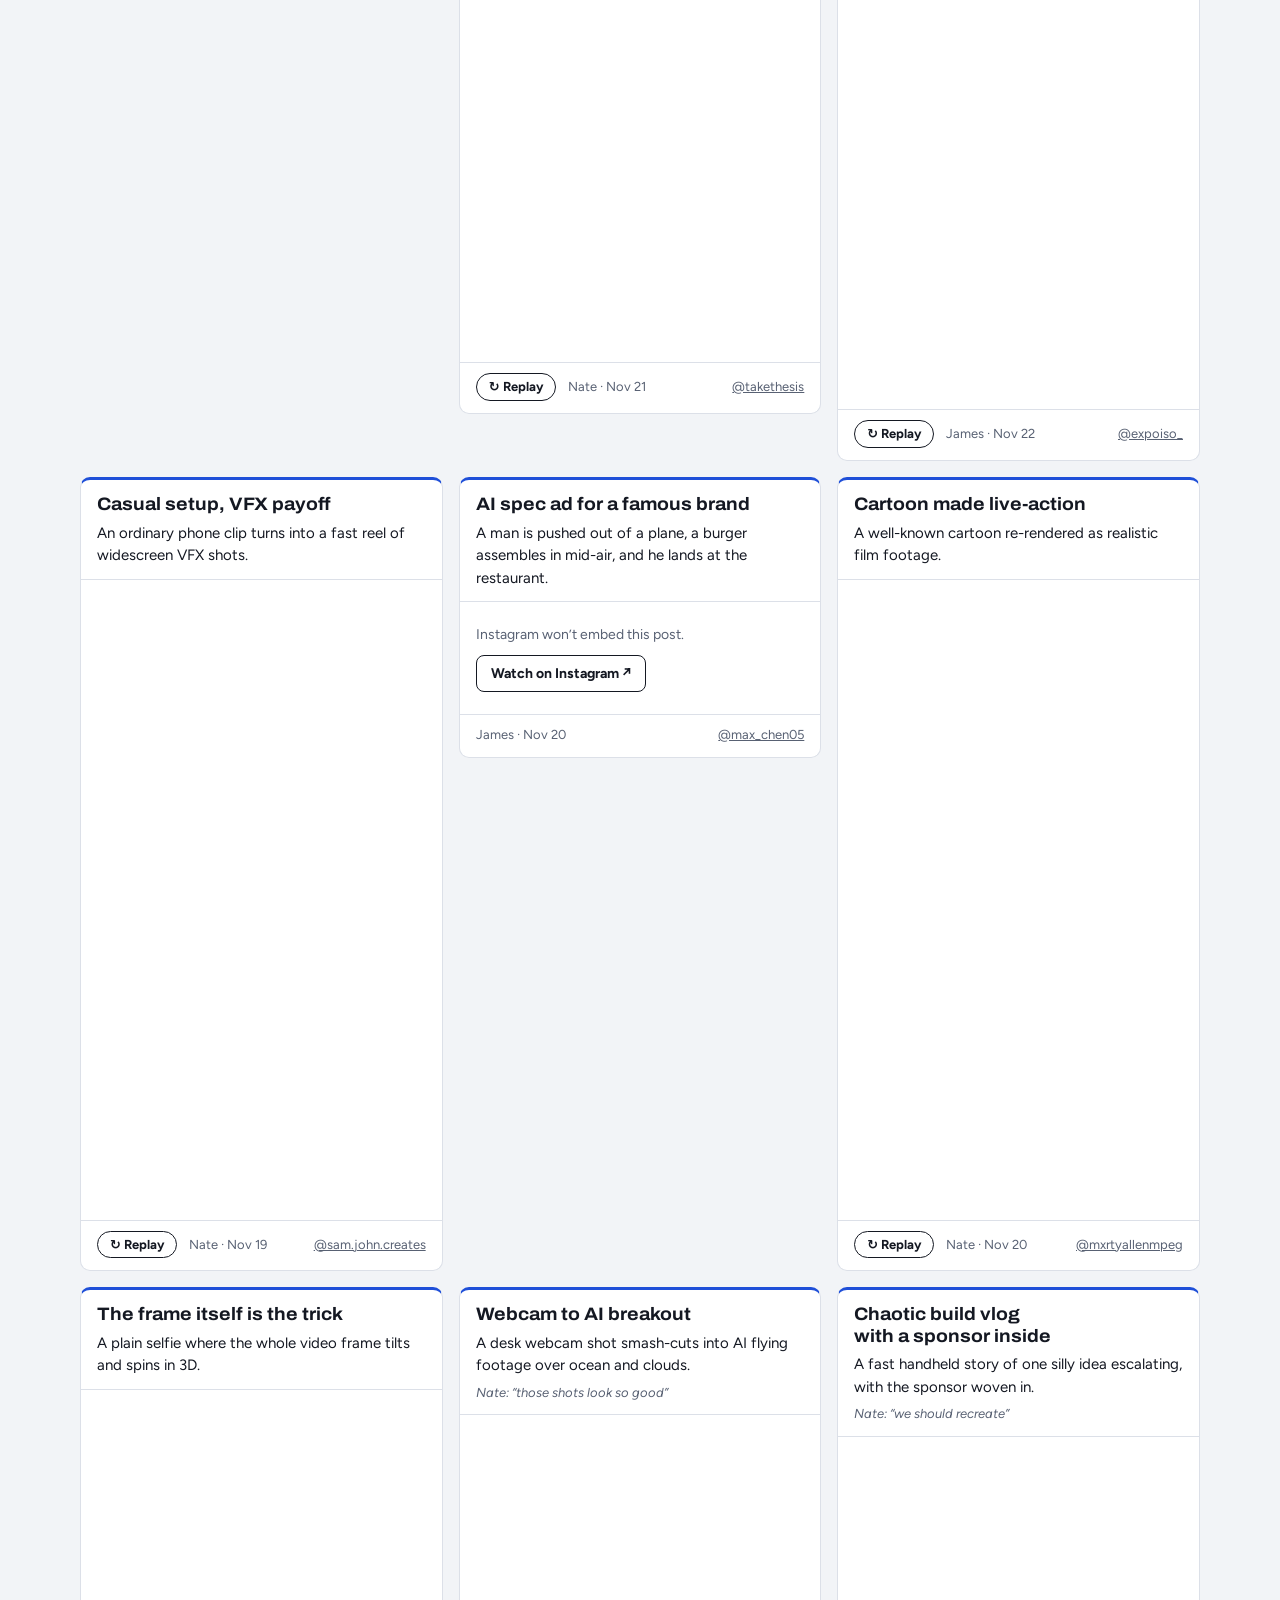
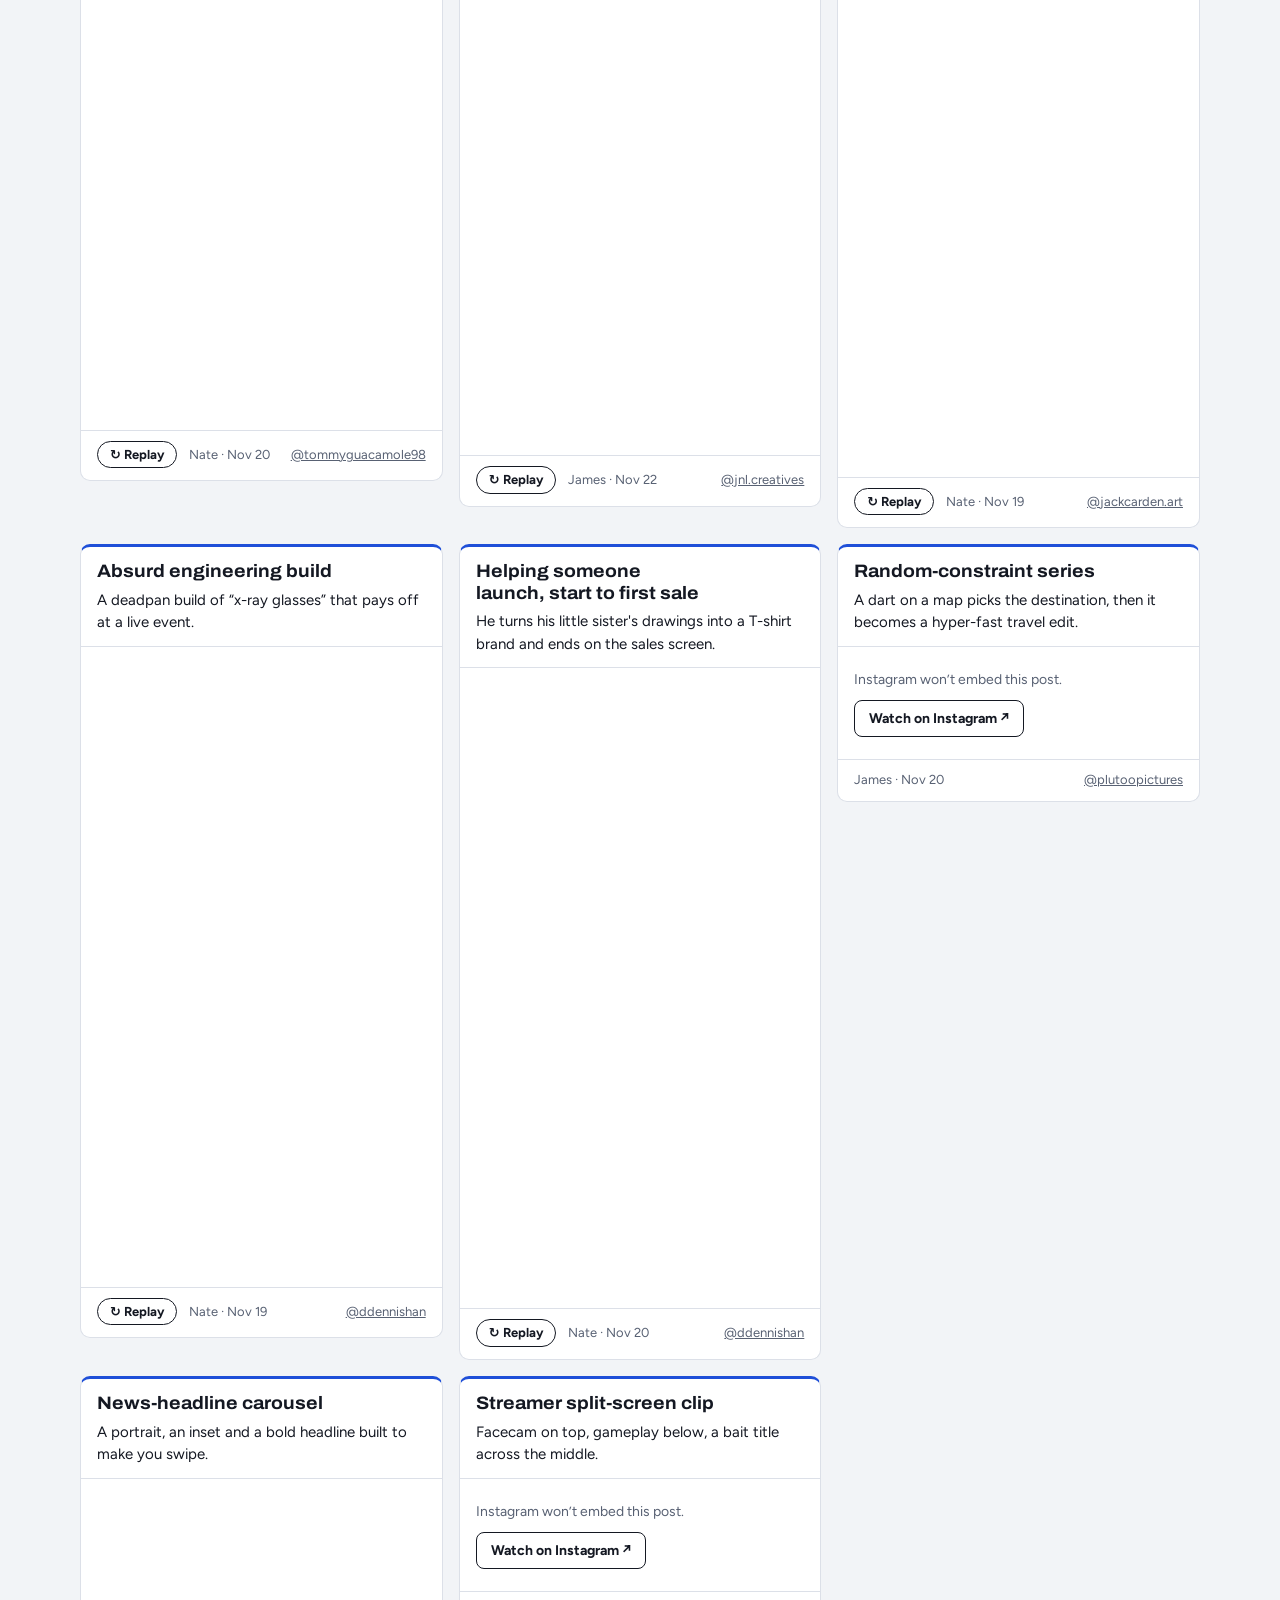
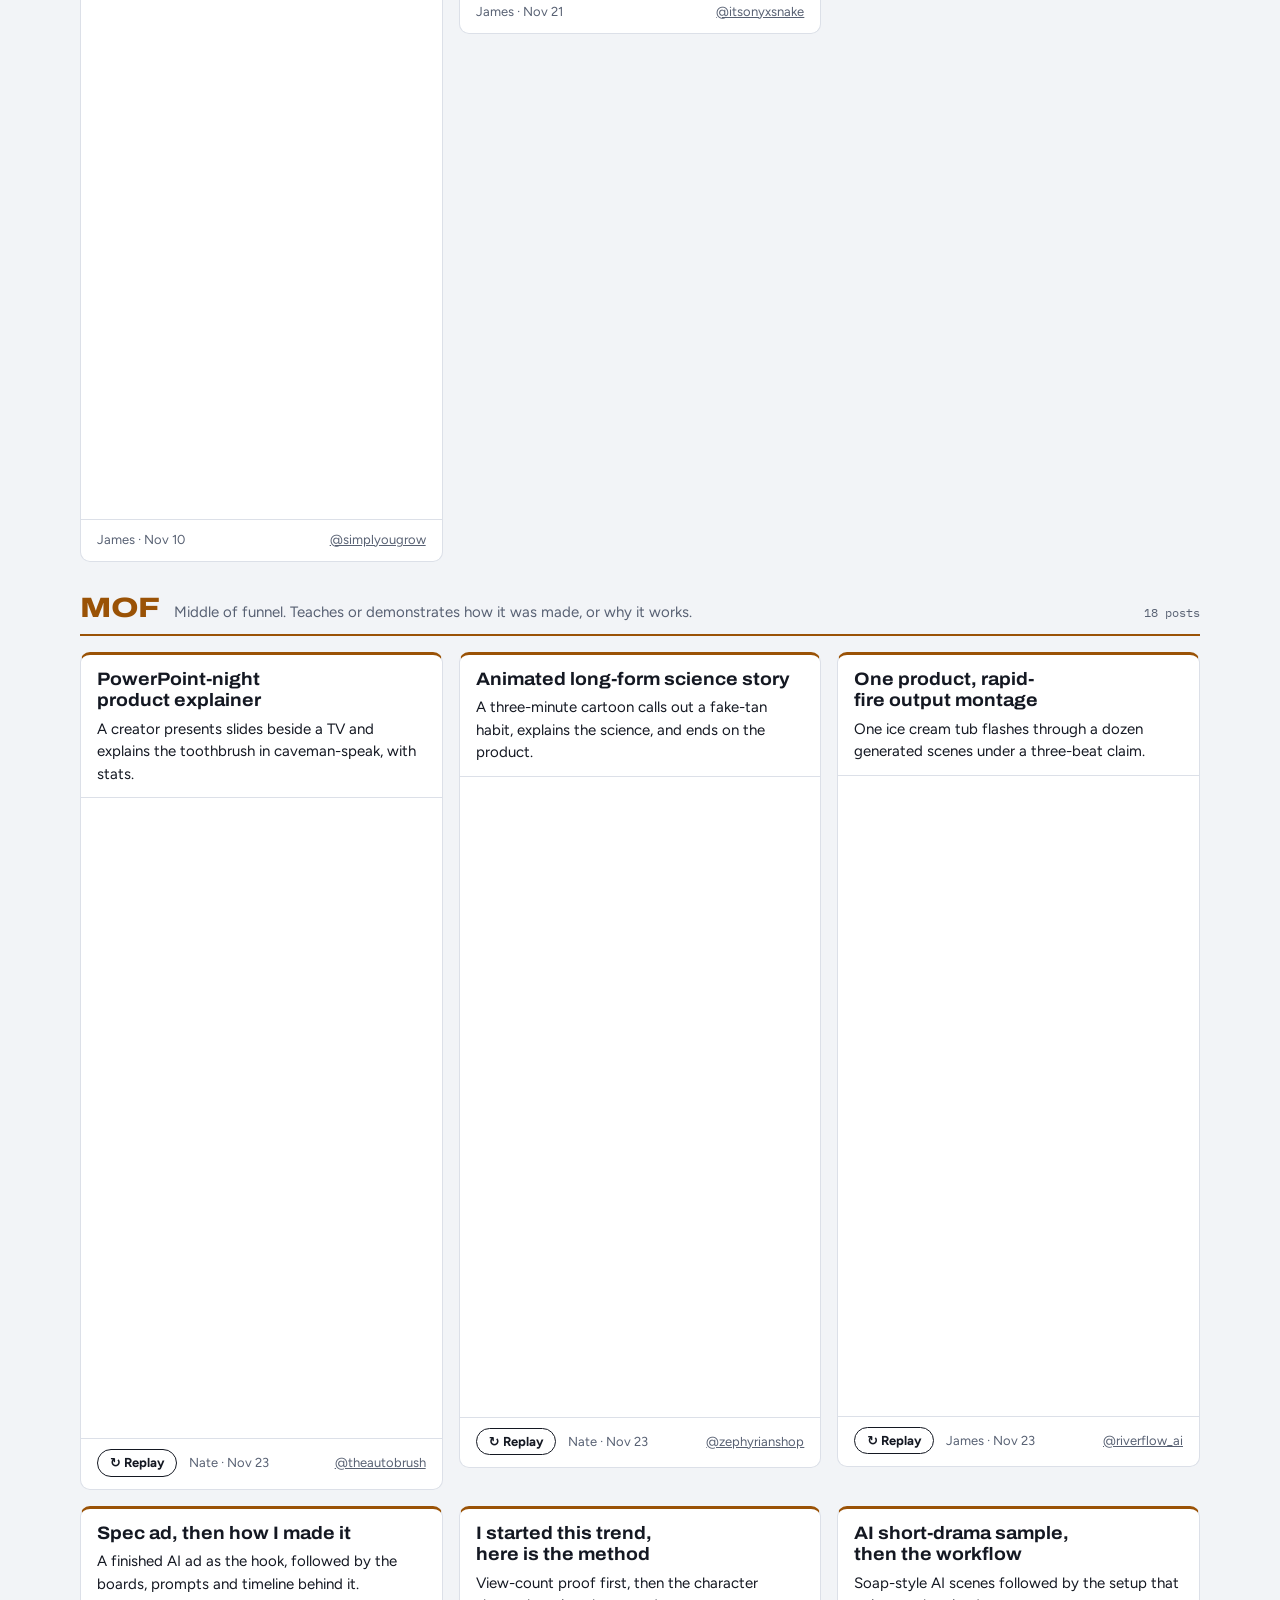
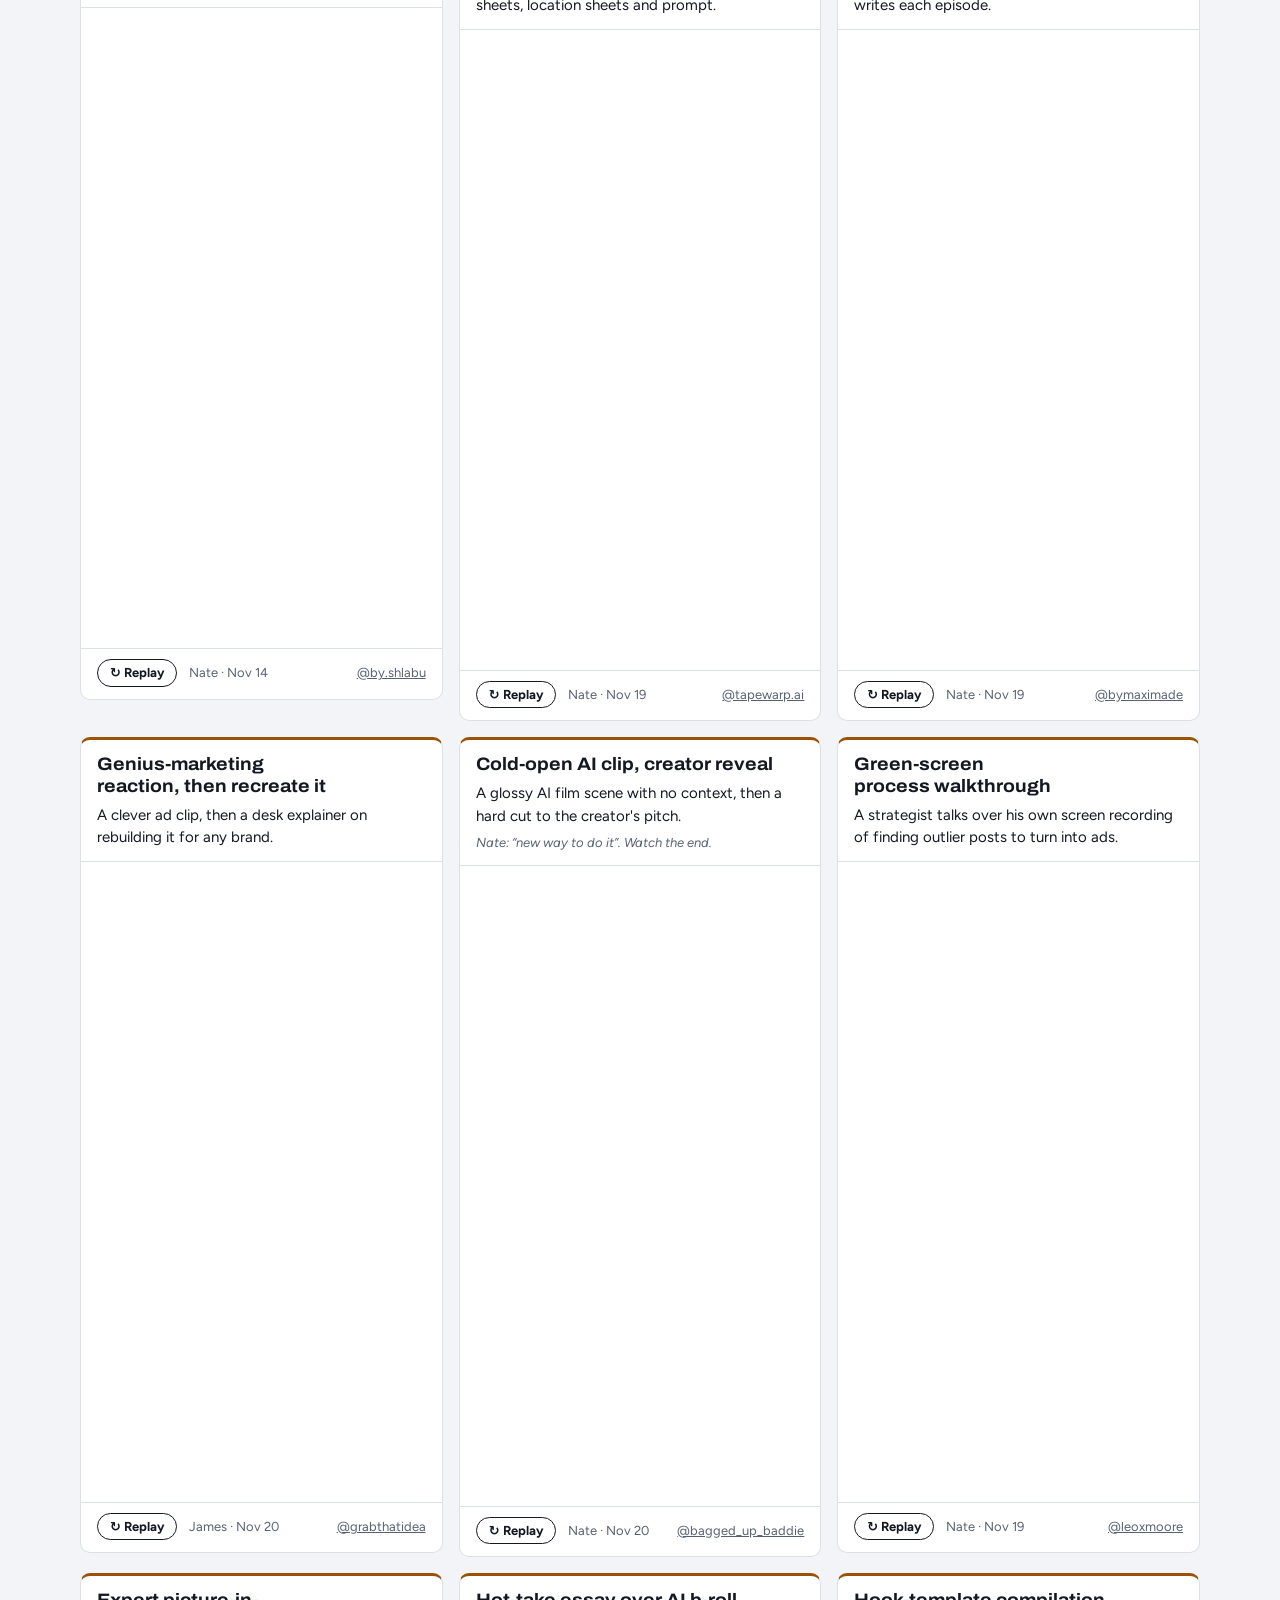
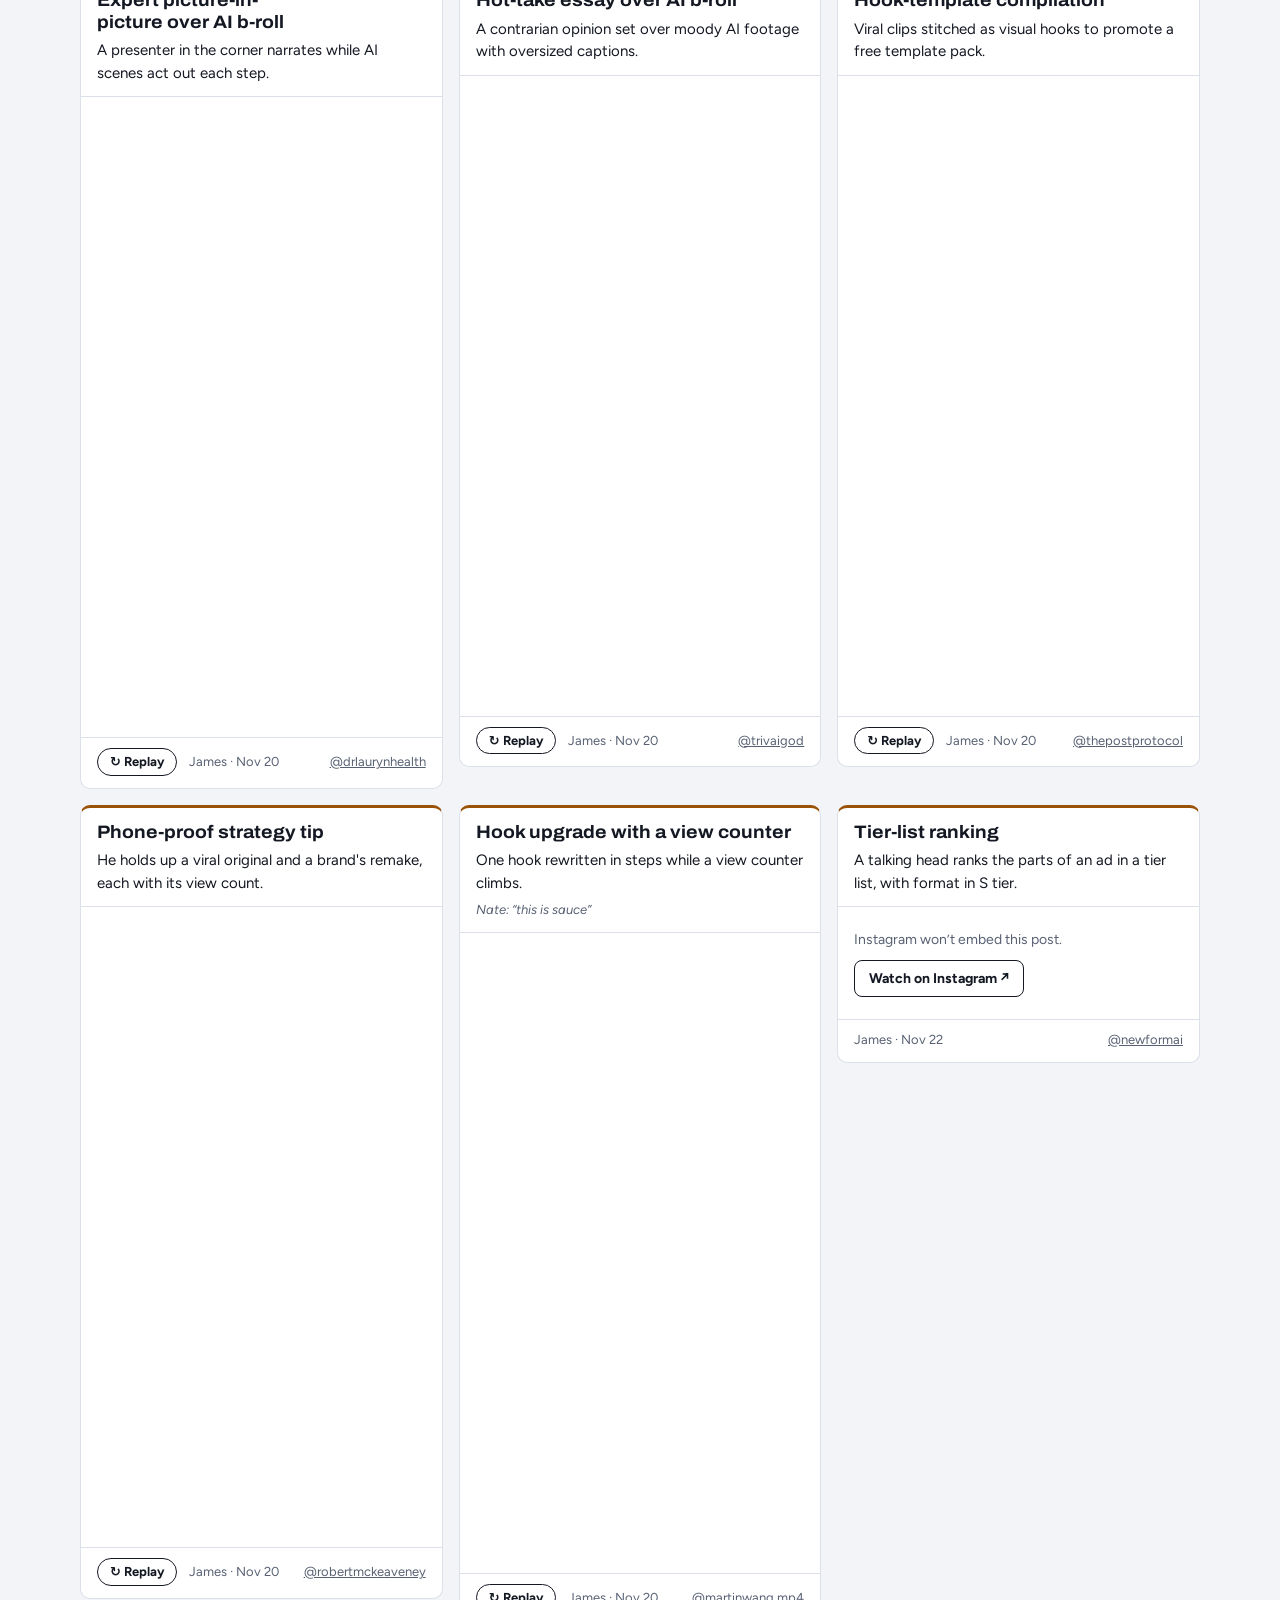
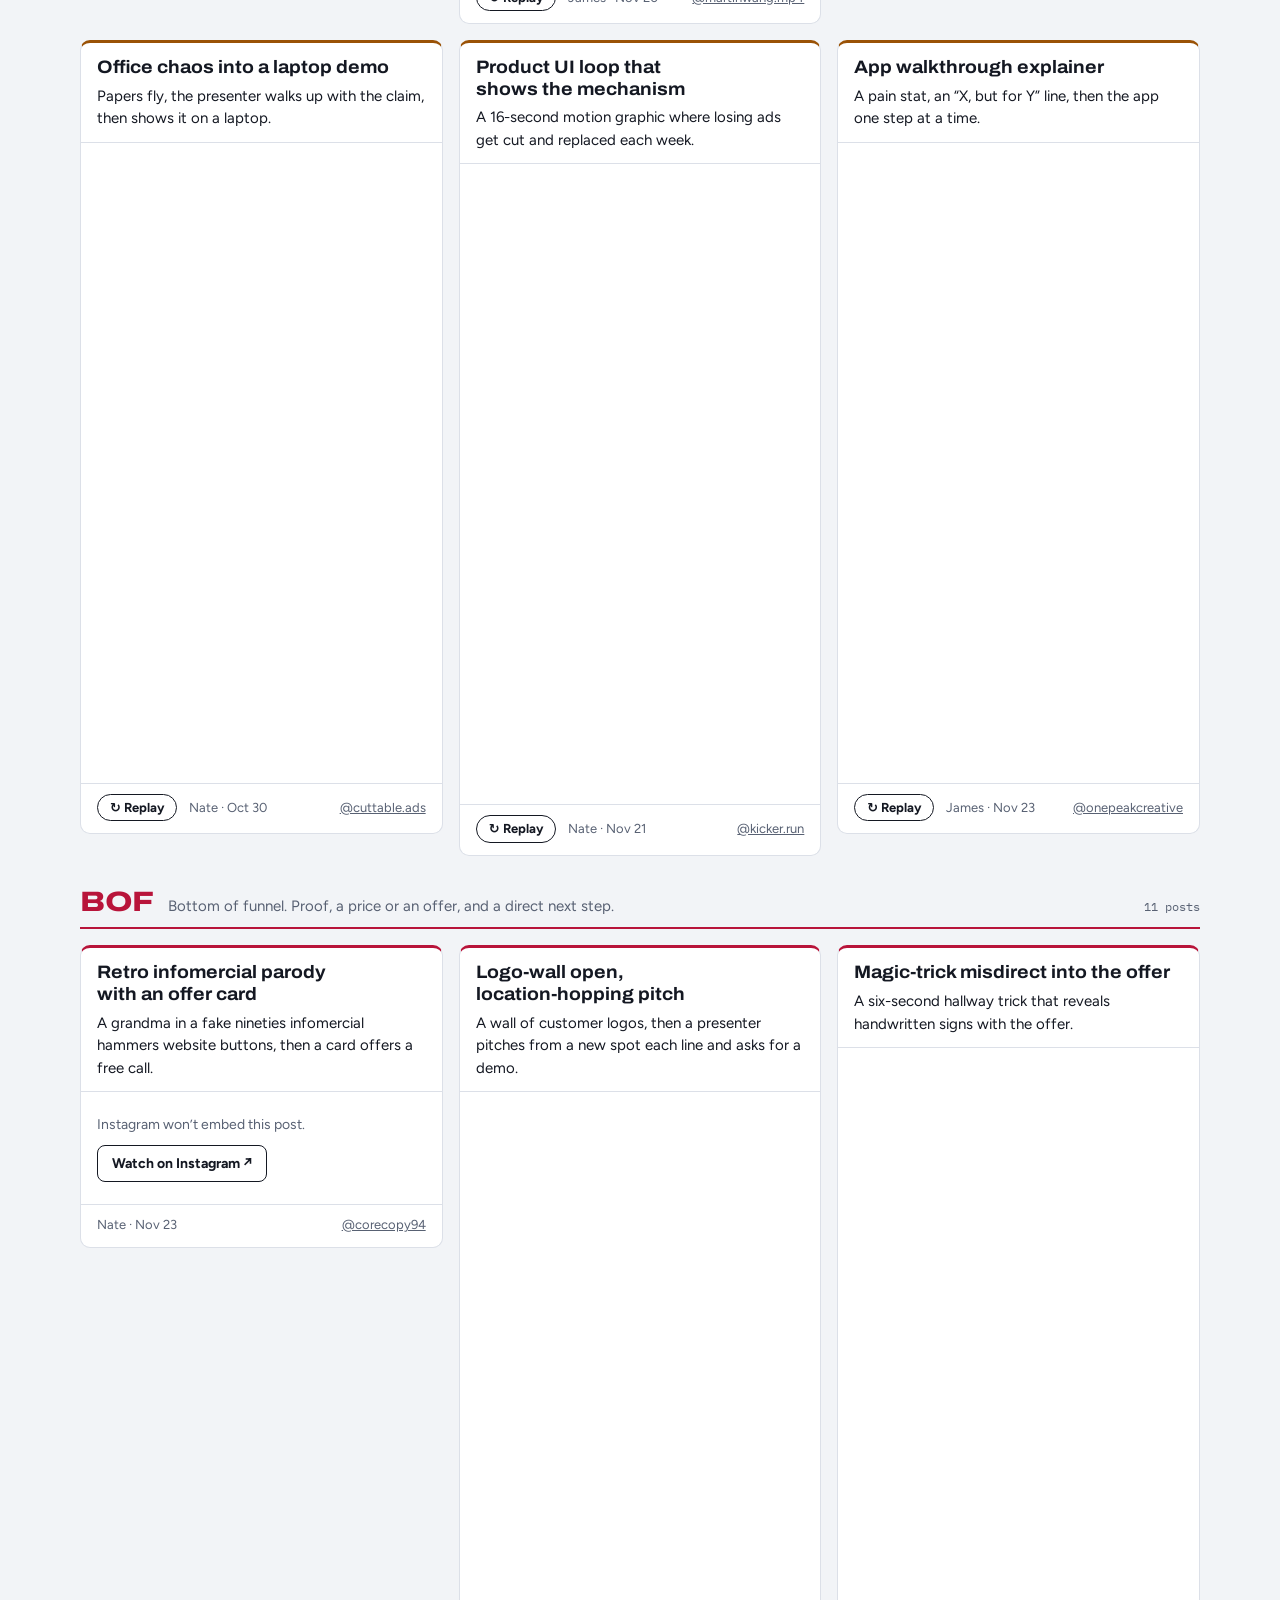
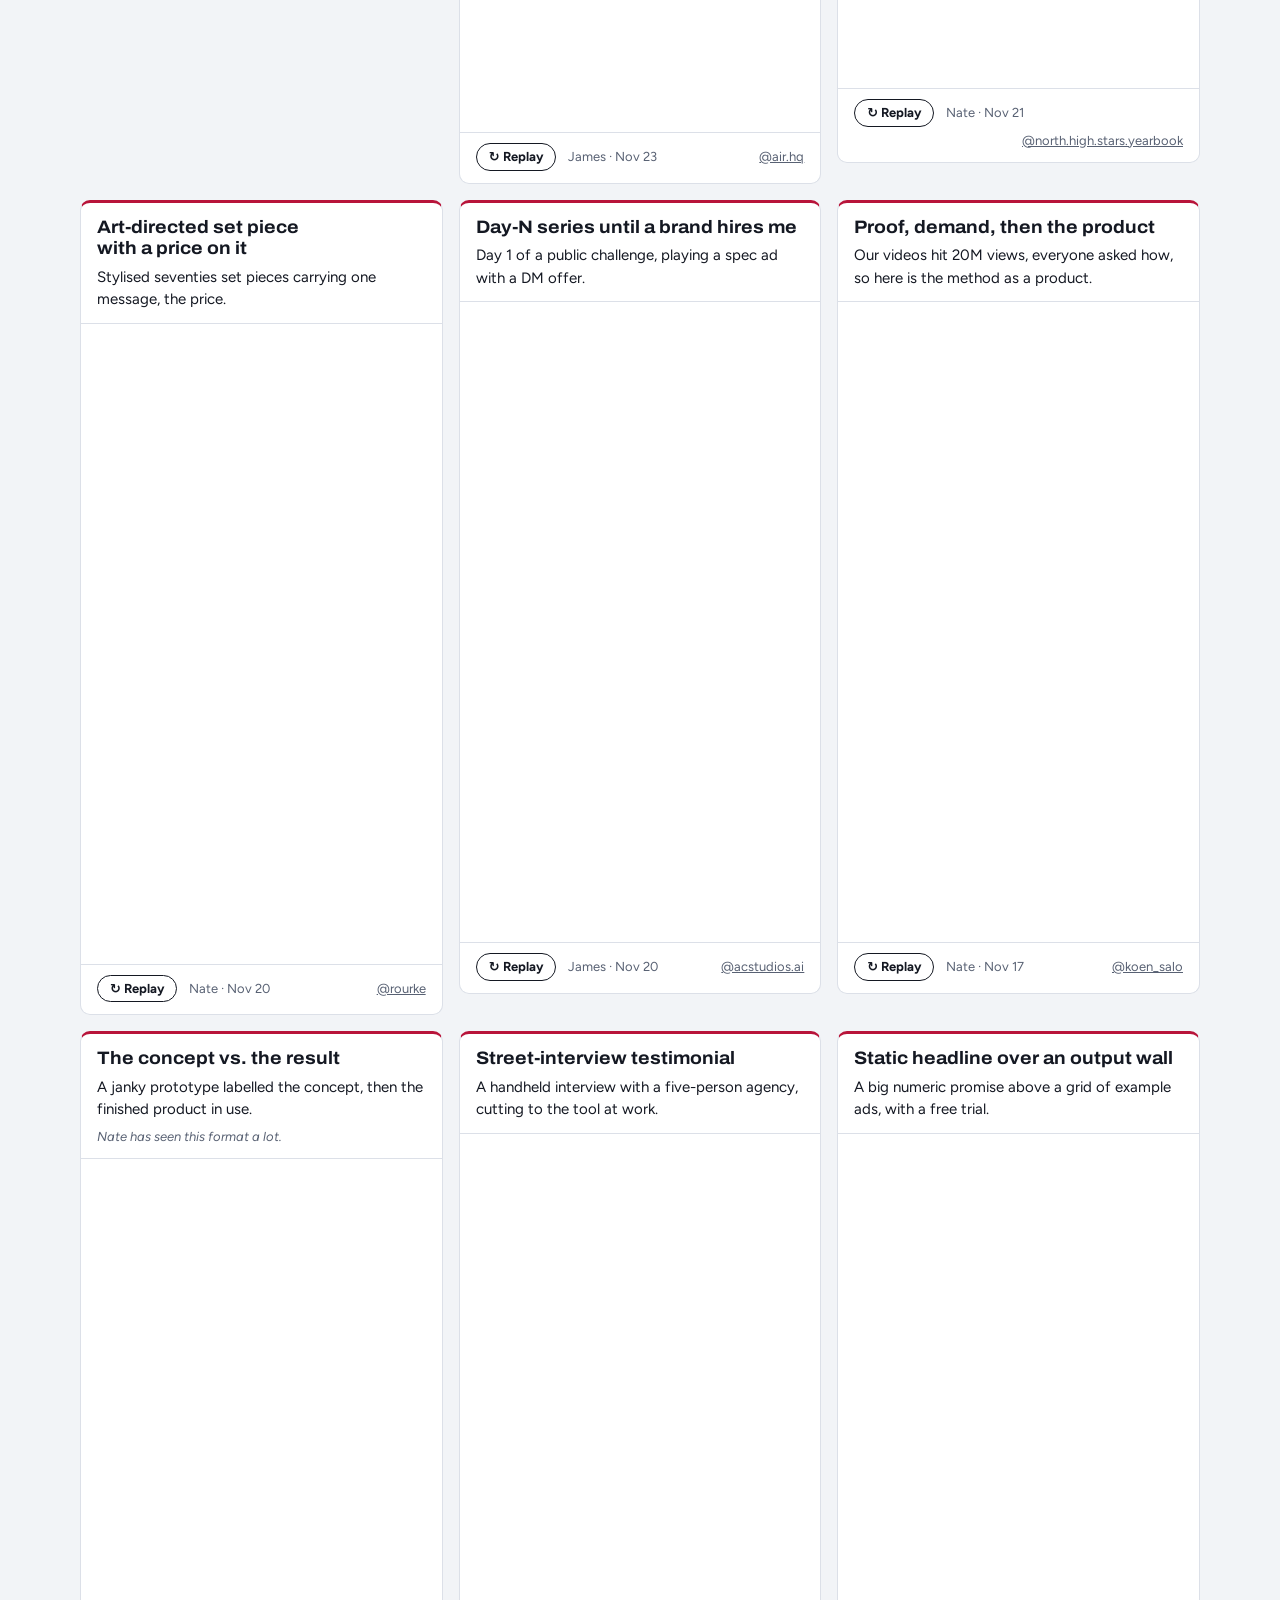
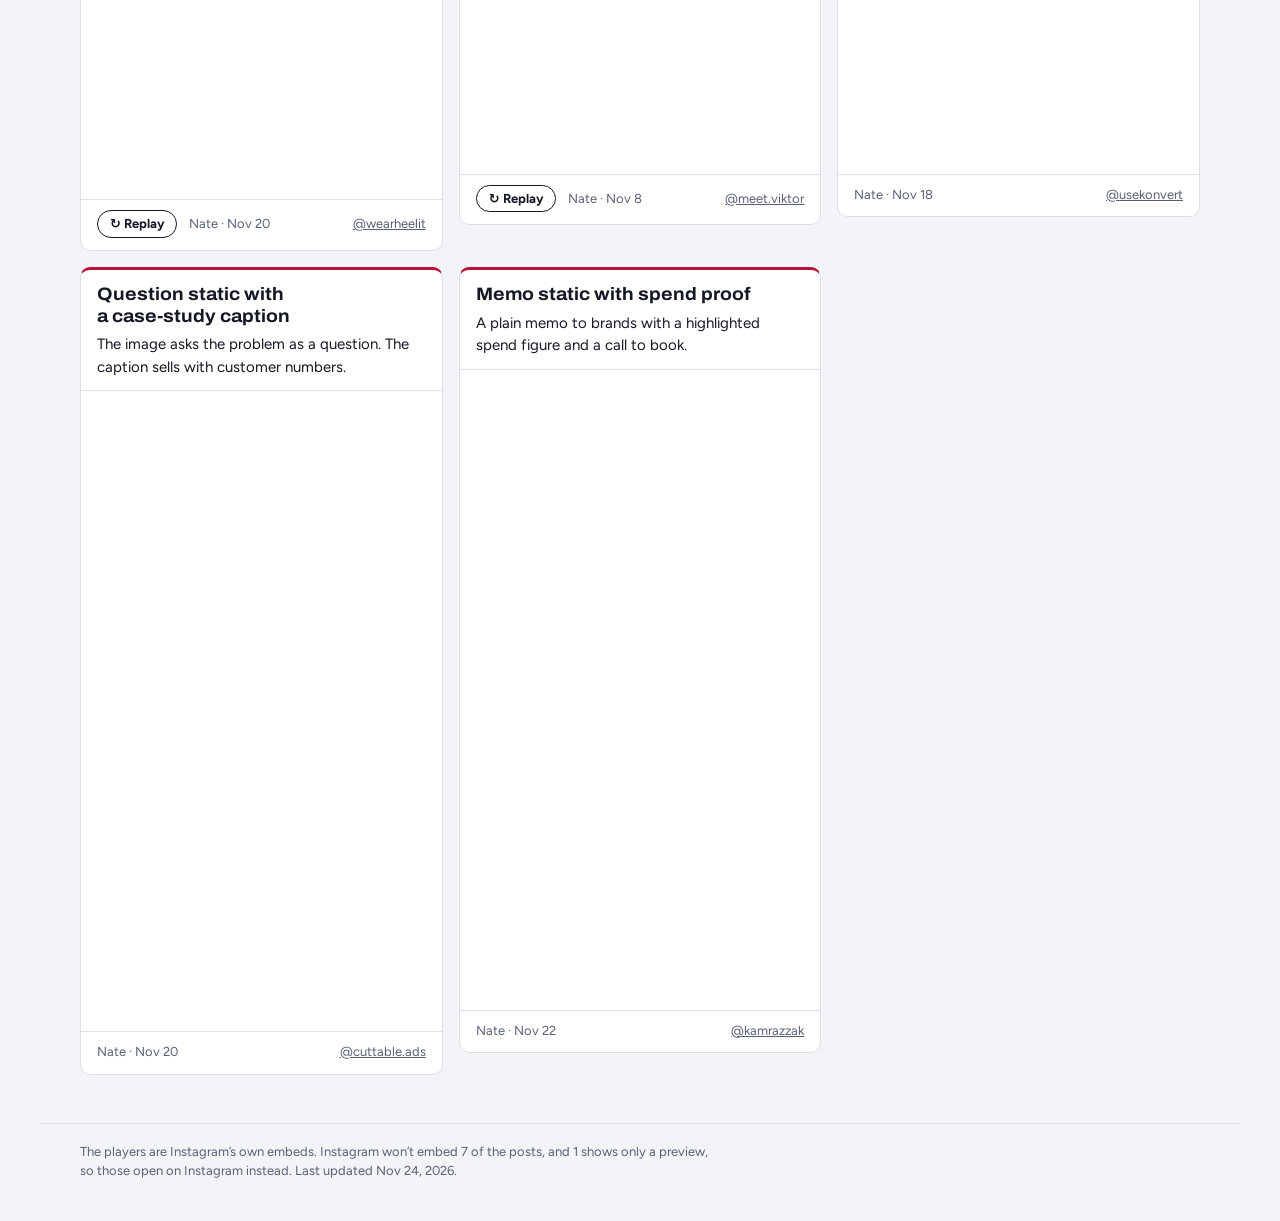
==== commit 1f269bde: "Formats: add 4 new cards Co-Authored-By: Claude Fable 5.2 <noreply@anthropic.com> Claude-Session: ht" ====
--- a/public/formats/index.html
+++ b/public/formats/index.html
@@ -147,9 +147,9 @@
 
 <!-- Cards: one record per post, shown in this order within each stage. New posts go at the start of the array.
      The header and footer counts are computed from this data. -->
-<script id="data" type="application/json">[{"s":"bof","n":"Logo-wall open, location-hopping pitch","d":"A wall of customer logos, then a presenter pitches from a new spot each line and asks for a demo.","h":"air.hq","u":"/p/DbKSoGJAjhr/","by":"James","on":"Nov 23","e":"v"},{"s":"mof","n":"One product, rapid-fire output montage","d":"One ice cream tub flashes through a dozen generated scenes under a three-beat claim.","h":"riverflow_ai","u":"/p/DecO_7mA35O/","by":"James","on":"Nov 23","e":"v"},{"s":"tof","n":"Enemy-first agency manifesto","d":"Kinetic type and stacked old TVs call out what is wrong with ads, then the agency's name lands.","h":"cerberuscreatives","u":"/p/DfaJ080gz0v/","by":"James","on":"Nov 23","e":"v"},{"s":"tof","n":"Fake tutorial that goes off the rails","d":"A deadpan pallet jack tutorial that escalates until the pallet launches through the roof.","h":"wreckitbar","u":"/reel/Dfe0l4mBnbK/","by":"Nate","on":"Nov 8","e":"x","t":"Nate: “peep his account”"},{"s":"tof","n":"Near-miss shock storytime","d":"He tells a story from a chair in the road as a car tears past. The caption plugs the drop.","h":"wantsandneedsbrand_","u":"/reel/DdC8RL-B4hZ/","by":"Nate","on":"Nov 20","e":"v","t":"Nate: “how can we make?”"},{"s":"tof","n":"Trend tutorial bait-and-switch","d":"Opens with the “how to put text behind you” hook, then swerves into a sandwich joke.","h":"diamonddeli","u":"/reel/DeehbZ-RkL8/","by":"Nate","on":"Nov 20","e":"v","t":"Nate called this great TOF. James wants a fresh twist on it."},{"s":"tof","n":"Guerrilla stunt POV","d":"First-person shots of planting flyers that look like folded cash around town.","h":"needletheory8","u":"/reel/DagW_YKPjac/","by":"Nate","on":"Nov 20","e":"w"},{"s":"tof","n":"Bad-advice tip skit","d":"A straight-faced shipping tip that ends with him tackled by people in IRS jackets.","h":"wreckitbar","u":"/reel/DfcjseLS7gq/","by":"Nate","on":"Nov 21","e":"v"},{"s":"tof","n":"Tweet-header illustrated story","d":"A curiosity story told over AI illustration with a tweet pinned on top. The sponsor is the lesson.","h":"bra.inmaxx","u":"/p/De1KHa2gFvG/","by":"James","on":"Nov 6","e":"v"},{"s":"tof","n":"Envy drama ad","d":"Two coworkers gossip about a stranger in an elevator until one decides to buy the product.","h":"frankyshaw","u":"/reel/DeU9pM7xy1E/","by":"James","on":"Nov 20","e":"v"},{"s":"tof","n":"AI episodic series","d":"A moody AI short released in episodes, with a comment ask for the next one.","h":"rezai.studio","u":"/reel/Df9p5sCxV2Z/","by":"Nate","on":"Nov 20","e":"x"},{"s":"tof","n":"Pixar-style AI mini-drama","d":"A fake tweet opens a 3D-animated comeback story where the product is the turning point.","h":"takethesis","u":"/p/Df7majcMQTp/","by":"Nate","on":"Nov 21","e":"v"},{"s":"tof","n":"Cinematic confessional into a product card","d":"A street-interview open cuts to a widescreen confessional and ends on the product name.","h":"expoiso_","u":"/reel/Dc02c0CJ-4b/","by":"James","on":"Nov 22","e":"v","t":"James: “i love this second format”"},{"s":"tof","n":"Casual setup, VFX payoff","d":"An ordinary phone clip turns into a fast reel of widescreen VFX shots.","h":"sam.john.creates","u":"/reel/DdeLszSq2uD/","by":"Nate","on":"Nov 19","e":"v"},{"s":"tof","n":"AI spec ad for a famous brand","d":"A man is pushed out of a plane, a burger assembles in mid-air, and he lands at the restaurant.","h":"max_chen05","u":"/reel/DcESBP2Oejh/","by":"James","on":"Nov 20","e":"x"},{"s":"tof","n":"Cartoon made live-action","d":"A well-known cartoon re-rendered as realistic film footage.","h":"mxrtyallenmpeg","u":"/reel/DfZ6bOrB2yD/","by":"Nate","on":"Nov 20","e":"v"},{"s":"tof","n":"The frame itself is the trick","d":"A plain selfie where the whole video frame tilts and spins in 3D.","h":"tommyguacamole98","u":"/reel/DfoXUwQooT3/","by":"Nate","on":"Nov 20","e":"v"},{"s":"tof","n":"Webcam to AI breakout","d":"A desk webcam shot smash-cuts into AI flying footage over ocean and clouds.","h":"jnl.creatives","u":"/reel/Dfeodx6KRQM/","by":"James","on":"Nov 22","e":"v","t":"Nate: “those shots look so good”"},{"s":"tof","n":"Chaotic build vlog with a sponsor inside","d":"A fast handheld story of one silly idea escalating, with the sponsor woven in.","h":"jackcarden.art","u":"/reel/DdhIJoittdS/","by":"Nate","on":"Nov 19","e":"v","t":"Nate: “we should recreate”"},{"s":"tof","n":"Absurd engineering build","d":"A deadpan build of “x-ray glasses” that pays off at a live event.","h":"ddennishan","u":"/reel/Df5KonoOV0M/","by":"Nate","on":"Nov 19","e":"v"},{"s":"tof","n":"Helping someone launch, start to first sale","d":"He turns his little sister's drawings into a T-shirt brand and ends on the sales screen.","h":"ddennishan","u":"/reel/De6rtpvOi05/","by":"Nate","on":"Nov 20","e":"v"},{"s":"tof","n":"Random-constraint series","d":"A dart on a map picks the destination, then it becomes a hyper-fast travel edit.","h":"plutoopictures","u":"/reel/Dfr7Cr7TnUe/","by":"James","on":"Nov 20","e":"x"},{"s":"tof","n":"News-headline carousel","d":"A portrait, an inset and a bold headline built to make you swipe.","h":"simplyougrow","u":"/p/DfRIqeomQES/","by":"James","on":"Nov 10","e":"i"},{"s":"tof","n":"Streamer split-screen clip","d":"Facecam on top, gameplay below, a bait title across the middle.","h":"itsonyxsnake","u":"/reel/Dej5AkjxcHN/","by":"James","on":"Nov 21","e":"x"},{"s":"mof","n":"Spec ad, then how I made it","d":"A finished AI ad as the hook, followed by the boards, prompts and timeline behind it.","h":"by.shlabu","u":"/reel/DfvBBfbt936/","by":"Nate","on":"Nov 14","e":"v"},{"s":"mof","n":"I started this trend, here is the method","d":"View-count proof first, then the character sheets, location sheets and prompt.","h":"tapewarp.ai","u":"/reel/DfaJOoUN0SK/","by":"Nate","on":"Nov 19","e":"v"},{"s":"mof","n":"AI short-drama sample, then the workflow","d":"Soap-style AI scenes followed by the setup that writes each episode.","h":"bymaximade","u":"/reel/DfsceikqH4q/","by":"Nate","on":"Nov 19","e":"v"},{"s":"mof","n":"Genius-marketing reaction, then recreate it","d":"A clever ad clip, then a desk explainer on rebuilding it for any brand.","h":"grabthatidea","u":"/reel/DfPfsnFOTEo/","by":"James","on":"Nov 20","e":"v"},{"s":"mof","n":"Cold-open AI clip, creator reveal","d":"A glossy AI film scene with no context, then a hard cut to the creator's pitch.","h":"bagged_up_baddie","u":"/reel/DfvNLNHSony/","by":"Nate","on":"Nov 20","e":"v","t":"Nate: “new way to do it”. Watch the end."},{"s":"mof","n":"Green-screen process walkthrough","d":"A strategist talks over his own screen recording of finding outlier posts to turn into ads.","h":"leoxmoore","u":"/reel/Df6s-r3T0pi/","by":"Nate","on":"Nov 19","e":"v"},{"s":"mof","n":"Expert picture-in-picture over AI b-roll","d":"A presenter in the corner narrates while AI scenes act out each step.","h":"drlaurynhealth","u":"/reel/Dctd5qCiGFe/","by":"James","on":"Nov 20","e":"v"},{"s":"mof","n":"Hot-take essay over AI b-roll","d":"A contrarian opinion set over moody AI footage with oversized captions.","h":"trivaigod","u":"/reel/DYcNM1eOXjN/","by":"James","on":"Nov 20","e":"v"},{"s":"mof","n":"Hook-template compilation","d":"Viral clips stitched as visual hooks to promote a free template pack.","h":"thepostprotocol","u":"/reel/DdN-rujgYld/","by":"James","on":"Nov 20","e":"v"},{"s":"mof","n":"Phone-proof strategy tip","d":"He holds up a viral original and a brand's remake, each with its view count.","h":"robertmckeaveney","u":"/reel/DeDfWp_zslJ/","by":"James","on":"Nov 20","e":"v"},{"s":"mof","n":"Hook upgrade with a view counter","d":"One hook rewritten in steps while a view counter climbs.","h":"martinwang.mp4","u":"/reel/Dczr8MGgHeo/","by":"James","on":"Nov 20","e":"v","t":"Nate: “this is sauce”"},{"s":"mof","n":"Tier-list ranking","d":"A talking head ranks the parts of an ad in a tier list, with format in S tier.","h":"newformai","u":"/p/Df9FR3hgt4X/","by":"James","on":"Nov 22","e":"x"},{"s":"mof","n":"Office chaos into a laptop demo","d":"Papers fly, the presenter walks up with the claim, then shows it on a laptop.","h":"cuttable.ads","u":"/p/De0BCdWAmfR/","by":"Nate","on":"Oct 30","e":"v"},{"s":"mof","n":"Product UI loop that shows the mechanism","d":"A 16-second motion graphic where losing ads get cut and replaced each week.","h":"kicker.run","u":"/p/DfUWgHFA2yY/","by":"Nate","on":"Nov 21","e":"v"},{"s":"mof","n":"App walkthrough explainer","d":"A pain stat, an “X, but for Y” line, then the app one step at a time.","h":"onepeakcreative","u":"/p/Df6FpMRANpB/","by":"James","on":"Nov 23","e":"v"},{"s":"bof","n":"Magic-trick misdirect into the offer","d":"A six-second hallway trick that reveals handwritten signs with the offer.","h":"north.high.stars.yearbook","u":"/reel/DeNtpdzxn_0/","by":"Nate","on":"Nov 21","e":"v"},{"s":"bof","n":"Art-directed set piece with a price on it","d":"Stylised seventies set pieces carrying one message, the price.","h":"rourke","u":"/reel/Dfhr1AEKCcs/","by":"Nate","on":"Nov 20","e":"v"},{"s":"bof","n":"Day-N series until a brand hires me","d":"Day 1 of a public challenge, playing a spec ad with a DM offer.","h":"acstudios.ai","u":"/reel/Df8RG3ggIiA/","by":"James","on":"Nov 20","e":"v"},{"s":"bof","n":"Proof, demand, then the product","d":"Our videos hit 20M views, everyone asked how, so here is the method as a product.","h":"koen_salo","u":"/p/DfmPwd9gbA1/","by":"Nate","on":"Nov 17","e":"v"},{"s":"bof","n":"The concept vs. the result","d":"A janky prototype labelled the concept, then the finished product in use.","h":"wearheelit","u":"/reel/DfVqgPaxd7N/","by":"Nate","on":"Nov 20","e":"v","t":"Nate has seen this format a lot."},{"s":"bof","n":"Street-interview testimonial","d":"A handheld interview with a five-person agency, cutting to the tool at work.","h":"meet.viktor","u":"/p/Dd1-Quwg1tv/","by":"Nate","on":"Nov 8","e":"v"},{"s":"bof","n":"Static headline over an output wall","d":"A big numeric promise above a grid of example ads, with a free trial.","h":"usekonvert","u":"/p/Dd9GOnAMFQL/","by":"Nate","on":"Nov 18","e":"i"},{"s":"bof","n":"Question static with a case-study caption","d":"The image asks the problem as a question. The caption sells with customer numbers.","h":"cuttable.ads","u":"/p/DesZGysAS4G/","by":"Nate","on":"Nov 20","e":"i"},{"s":"bof","n":"Memo static with spend proof","d":"A plain memo to brands with a highlighted spend figure and a call to book.","h":"kamrazzak","u":"/p/Dfm7b7KAg1w/","by":"Nate","on":"Nov 22","e":"i"}]</script>
+<script id="data" type="application/json">[{"s":"mof","n":"PowerPoint-night product explainer","d":"A creator presents slides beside a TV and explains the toothbrush in caveman-speak, with stats.","h":"theautobrush","u":"/p/DfSCNA0gORr/","by":"Nate","on":"Nov 23","e":"v"},{"s":"bof","n":"Retro infomercial parody with an offer card","d":"A grandma in a fake nineties infomercial hammers website buttons, then a card offers a free call.","h":"corecopy94","u":"/p/DfoR5irMQ25/","by":"Nate","on":"Nov 23","e":"x"},{"s":"tof","n":"POV hook into a before-and-after drama","d":"A 3D-animated man is praised for his turnaround, then a flashback shows the slump and the fix.","h":"takethesis","u":"/p/Df_Vm1KsH9Q/","by":"Nate","on":"Nov 23","e":"v"},{"s":"mof","n":"Animated long-form science story","d":"A three-minute cartoon calls out a fake-tan habit, explains the science, and ends on the product.","h":"zephyrianshop","u":"/p/DgADdWvMGfc/","by":"Nate","on":"Nov 23","e":"v"},{"s":"bof","n":"Logo-wall open, location-hopping pitch","d":"A wall of customer logos, then a presenter pitches from a new spot each line and asks for a demo.","h":"air.hq","u":"/p/DbKSoGJAjhr/","by":"James","on":"Nov 23","e":"v"},{"s":"mof","n":"One product, rapid-fire output montage","d":"One ice cream tub flashes through a dozen generated scenes under a three-beat claim.","h":"riverflow_ai","u":"/p/DecO_7mA35O/","by":"James","on":"Nov 23","e":"v"},{"s":"tof","n":"Enemy-first agency manifesto","d":"Kinetic type and stacked old TVs call out what is wrong with ads, then the agency's name lands.","h":"cerberuscreatives","u":"/p/DfaJ080gz0v/","by":"James","on":"Nov 23","e":"v"},{"s":"tof","n":"Fake tutorial that goes off the rails","d":"A deadpan pallet jack tutorial that escalates until the pallet launches through the roof.","h":"wreckitbar","u":"/reel/Dfe0l4mBnbK/","by":"Nate","on":"Nov 8","e":"x","t":"Nate: “peep his account”"},{"s":"tof","n":"Near-miss shock storytime","d":"He tells a story from a chair in the road as a car tears past. The caption plugs the drop.","h":"wantsandneedsbrand_","u":"/reel/DdC8RL-B4hZ/","by":"Nate","on":"Nov 20","e":"v","t":"Nate: “how can we make?”"},{"s":"tof","n":"Trend tutorial bait-and-switch","d":"Opens with the “how to put text behind you” hook, then swerves into a sandwich joke.","h":"diamonddeli","u":"/reel/DeehbZ-RkL8/","by":"Nate","on":"Nov 20","e":"v","t":"Nate called this great TOF. James wants a fresh twist on it."},{"s":"tof","n":"Guerrilla stunt POV","d":"First-person shots of planting flyers that look like folded cash around town.","h":"needletheory8","u":"/reel/DagW_YKPjac/","by":"Nate","on":"Nov 20","e":"w"},{"s":"tof","n":"Bad-advice tip skit","d":"A straight-faced shipping tip that ends with him tackled by people in IRS jackets.","h":"wreckitbar","u":"/reel/DfcjseLS7gq/","by":"Nate","on":"Nov 21","e":"v"},{"s":"tof","n":"Tweet-header illustrated story","d":"A curiosity story told over AI illustration with a tweet pinned on top. The sponsor is the lesson.","h":"bra.inmaxx","u":"/p/De1KHa2gFvG/","by":"James","on":"Nov 6","e":"v"},{"s":"tof","n":"Envy drama ad","d":"Two coworkers gossip about a stranger in an elevator until one decides to buy the product.","h":"frankyshaw","u":"/reel/DeU9pM7xy1E/","by":"James","on":"Nov 20","e":"v"},{"s":"tof","n":"AI episodic series","d":"A moody AI short released in episodes, with a comment ask for the next one.","h":"rezai.studio","u":"/reel/Df9p5sCxV2Z/","by":"Nate","on":"Nov 20","e":"x"},{"s":"tof","n":"Pixar-style AI mini-drama","d":"A fake tweet opens a 3D-animated comeback story where the product is the turning point.","h":"takethesis","u":"/p/Df7majcMQTp/","by":"Nate","on":"Nov 21","e":"v"},{"s":"tof","n":"Cinematic confessional into a product card","d":"A street-interview open cuts to a widescreen confessional and ends on the product name.","h":"expoiso_","u":"/reel/Dc02c0CJ-4b/","by":"James","on":"Nov 22","e":"v","t":"James: “i love this second format”"},{"s":"tof","n":"Casual setup, VFX payoff","d":"An ordinary phone clip turns into a fast reel of widescreen VFX shots.","h":"sam.john.creates","u":"/reel/DdeLszSq2uD/","by":"Nate","on":"Nov 19","e":"v"},{"s":"tof","n":"AI spec ad for a famous brand","d":"A man is pushed out of a plane, a burger assembles in mid-air, and he lands at the restaurant.","h":"max_chen05","u":"/reel/DcESBP2Oejh/","by":"James","on":"Nov 20","e":"x"},{"s":"tof","n":"Cartoon made live-action","d":"A well-known cartoon re-rendered as realistic film footage.","h":"mxrtyallenmpeg","u":"/reel/DfZ6bOrB2yD/","by":"Nate","on":"Nov 20","e":"v"},{"s":"tof","n":"The frame itself is the trick","d":"A plain selfie where the whole video frame tilts and spins in 3D.","h":"tommyguacamole98","u":"/reel/DfoXUwQooT3/","by":"Nate","on":"Nov 20","e":"v"},{"s":"tof","n":"Webcam to AI breakout","d":"A desk webcam shot smash-cuts into AI flying footage over ocean and clouds.","h":"jnl.creatives","u":"/reel/Dfeodx6KRQM/","by":"James","on":"Nov 22","e":"v","t":"Nate: “those shots look so good”"},{"s":"tof","n":"Chaotic build vlog with a sponsor inside","d":"A fast handheld story of one silly idea escalating, with the sponsor woven in.","h":"jackcarden.art","u":"/reel/DdhIJoittdS/","by":"Nate","on":"Nov 19","e":"v","t":"Nate: “we should recreate”"},{"s":"tof","n":"Absurd engineering build","d":"A deadpan build of “x-ray glasses” that pays off at a live event.","h":"ddennishan","u":"/reel/Df5KonoOV0M/","by":"Nate","on":"Nov 19","e":"v"},{"s":"tof","n":"Helping someone launch, start to first sale","d":"He turns his little sister's drawings into a T-shirt brand and ends on the sales screen.","h":"ddennishan","u":"/reel/De6rtpvOi05/","by":"Nate","on":"Nov 20","e":"v"},{"s":"tof","n":"Random-constraint series","d":"A dart on a map picks the destination, then it becomes a hyper-fast travel edit.","h":"plutoopictures","u":"/reel/Dfr7Cr7TnUe/","by":"James","on":"Nov 20","e":"x"},{"s":"tof","n":"News-headline carousel","d":"A portrait, an inset and a bold headline built to make you swipe.","h":"simplyougrow","u":"/p/DfRIqeomQES/","by":"James","on":"Nov 10","e":"i"},{"s":"tof","n":"Streamer split-screen clip","d":"Facecam on top, gameplay below, a bait title across the middle.","h":"itsonyxsnake","u":"/reel/Dej5AkjxcHN/","by":"James","on":"Nov 21","e":"x"},{"s":"mof","n":"Spec ad, then how I made it","d":"A finished AI ad as the hook, followed by the boards, prompts and timeline behind it.","h":"by.shlabu","u":"/reel/DfvBBfbt936/","by":"Nate","on":"Nov 14","e":"v"},{"s":"mof","n":"I started this trend, here is the method","d":"View-count proof first, then the character sheets, location sheets and prompt.","h":"tapewarp.ai","u":"/reel/DfaJOoUN0SK/","by":"Nate","on":"Nov 19","e":"v"},{"s":"mof","n":"AI short-drama sample, then the workflow","d":"Soap-style AI scenes followed by the setup that writes each episode.","h":"bymaximade","u":"/reel/DfsceikqH4q/","by":"Nate","on":"Nov 19","e":"v"},{"s":"mof","n":"Genius-marketing reaction, then recreate it","d":"A clever ad clip, then a desk explainer on rebuilding it for any brand.","h":"grabthatidea","u":"/reel/DfPfsnFOTEo/","by":"James","on":"Nov 20","e":"v"},{"s":"mof","n":"Cold-open AI clip, creator reveal","d":"A glossy AI film scene with no context, then a hard cut to the creator's pitch.","h":"bagged_up_baddie","u":"/reel/DfvNLNHSony/","by":"Nate","on":"Nov 20","e":"v","t":"Nate: “new way to do it”. Watch the end."},{"s":"mof","n":"Green-screen process walkthrough","d":"A strategist talks over his own screen recording of finding outlier posts to turn into ads.","h":"leoxmoore","u":"/reel/Df6s-r3T0pi/","by":"Nate","on":"Nov 19","e":"v"},{"s":"mof","n":"Expert picture-in-picture over AI b-roll","d":"A presenter in the corner narrates while AI scenes act out each step.","h":"drlaurynhealth","u":"/reel/Dctd5qCiGFe/","by":"James","on":"Nov 20","e":"v"},{"s":"mof","n":"Hot-take essay over AI b-roll","d":"A contrarian opinion set over moody AI footage with oversized captions.","h":"trivaigod","u":"/reel/DYcNM1eOXjN/","by":"James","on":"Nov 20","e":"v"},{"s":"mof","n":"Hook-template compilation","d":"Viral clips stitched as visual hooks to promote a free template pack.","h":"thepostprotocol","u":"/reel/DdN-rujgYld/","by":"James","on":"Nov 20","e":"v"},{"s":"mof","n":"Phone-proof strategy tip","d":"He holds up a viral original and a brand's remake, each with its view count.","h":"robertmckeaveney","u":"/reel/DeDfWp_zslJ/","by":"James","on":"Nov 20","e":"v"},{"s":"mof","n":"Hook upgrade with a view counter","d":"One hook rewritten in steps while a view counter climbs.","h":"martinwang.mp4","u":"/reel/Dczr8MGgHeo/","by":"James","on":"Nov 20","e":"v","t":"Nate: “this is sauce”"},{"s":"mof","n":"Tier-list ranking","d":"A talking head ranks the parts of an ad in a tier list, with format in S tier.","h":"newformai","u":"/p/Df9FR3hgt4X/","by":"James","on":"Nov 22","e":"x"},{"s":"mof","n":"Office chaos into a laptop demo","d":"Papers fly, the presenter walks up with the claim, then shows it on a laptop.","h":"cuttable.ads","u":"/p/De0BCdWAmfR/","by":"Nate","on":"Oct 30","e":"v"},{"s":"mof","n":"Product UI loop that shows the mechanism","d":"A 16-second motion graphic where losing ads get cut and replaced each week.","h":"kicker.run","u":"/p/DfUWgHFA2yY/","by":"Nate","on":"Nov 21","e":"v"},{"s":"mof","n":"App walkthrough explainer","d":"A pain stat, an “X, but for Y” line, then the app one step at a time.","h":"onepeakcreative","u":"/p/Df6FpMRANpB/","by":"James","on":"Nov 23","e":"v"},{"s":"bof","n":"Magic-trick misdirect into the offer","d":"A six-second hallway trick that reveals handwritten signs with the offer.","h":"north.high.stars.yearbook","u":"/reel/DeNtpdzxn_0/","by":"Nate","on":"Nov 21","e":"v"},{"s":"bof","n":"Art-directed set piece with a price on it","d":"Stylised seventies set pieces carrying one message, the price.","h":"rourke","u":"/reel/Dfhr1AEKCcs/","by":"Nate","on":"Nov 20","e":"v"},{"s":"bof","n":"Day-N series until a brand hires me","d":"Day 1 of a public challenge, playing a spec ad with a DM offer.","h":"acstudios.ai","u":"/reel/Df8RG3ggIiA/","by":"James","on":"Nov 20","e":"v"},{"s":"bof","n":"Proof, demand, then the product","d":"Our videos hit 20M views, everyone asked how, so here is the method as a product.","h":"koen_salo","u":"/p/DfmPwd9gbA1/","by":"Nate","on":"Nov 17","e":"v"},{"s":"bof","n":"The concept vs. the result","d":"A janky prototype labelled the concept, then the finished product in use.","h":"wearheelit","u":"/reel/DfVqgPaxd7N/","by":"Nate","on":"Nov 20","e":"v","t":"Nate has seen this format a lot."},{"s":"bof","n":"Street-interview testimonial","d":"A handheld interview with a five-person agency, cutting to the tool at work.","h":"meet.viktor","u":"/p/Dd1-Quwg1tv/","by":"Nate","on":"Nov 8","e":"v"},{"s":"bof","n":"Static headline over an output wall","d":"A big numeric promise above a grid of example ads, with a free trial.","h":"usekonvert","u":"/p/Dd9GOnAMFQL/","by":"Nate","on":"Nov 18","e":"i"},{"s":"bof","n":"Question static with a case-study caption","d":"The image asks the problem as a question. The caption sells with customer numbers.","h":"cuttable.ads","u":"/p/DesZGysAS4G/","by":"Nate","on":"Nov 20","e":"i"},{"s":"bof","n":"Memo static with spend proof","d":"A plain memo to brands with a highlighted spend figure and a call to book.","h":"kamrazzak","u":"/p/Dfm7b7KAg1w/","by":"Nate","on":"Nov 22","e":"i"}]</script>
 <!-- through: UTC time of the newest DM message already processed. updated: display date of the last change. -->
-<script id="sync" type="application/json">{"through":"2026-11-23T19:13:32Z","updated":"Nov 23, 2026"}</script>
+<script id="sync" type="application/json">{"through":"2026-11-24T03:46:40Z","updated":"Nov 24, 2026"}</script>
 <script>
 (function () {
   var EMBED = true;
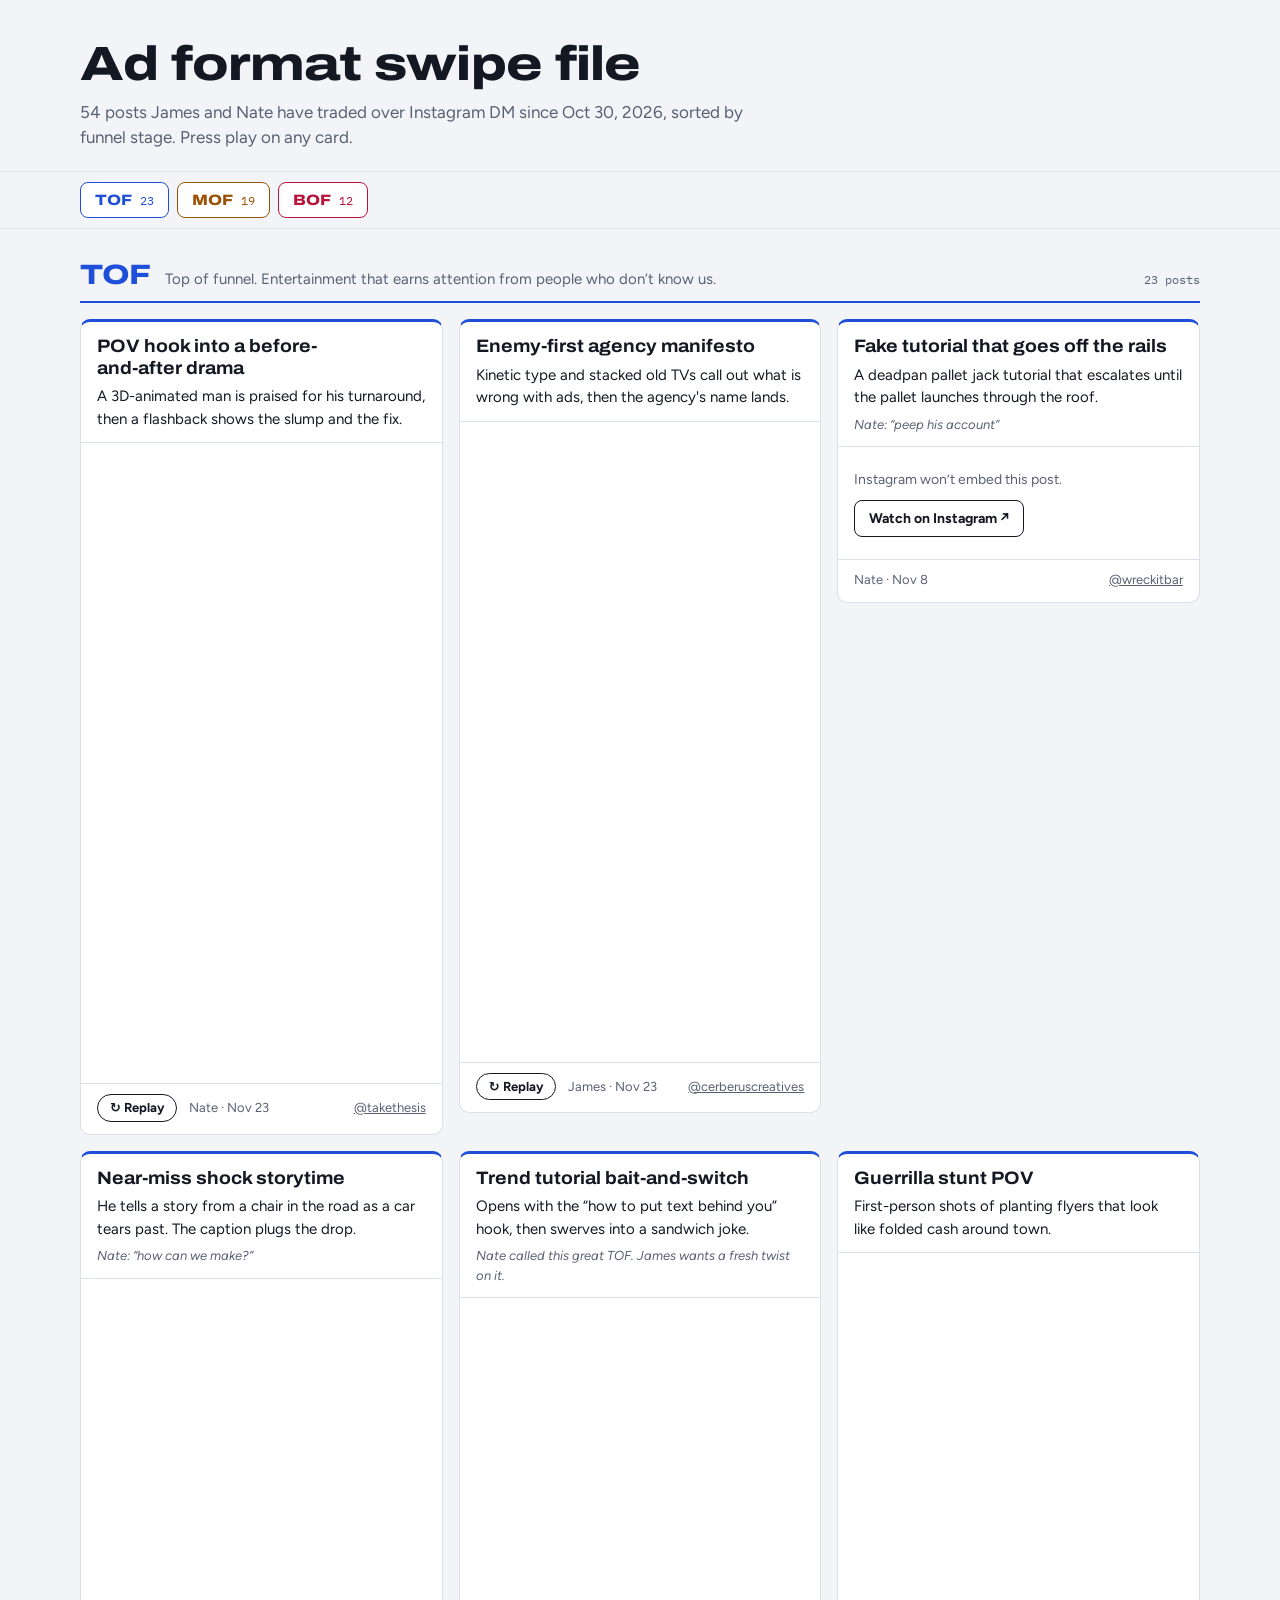
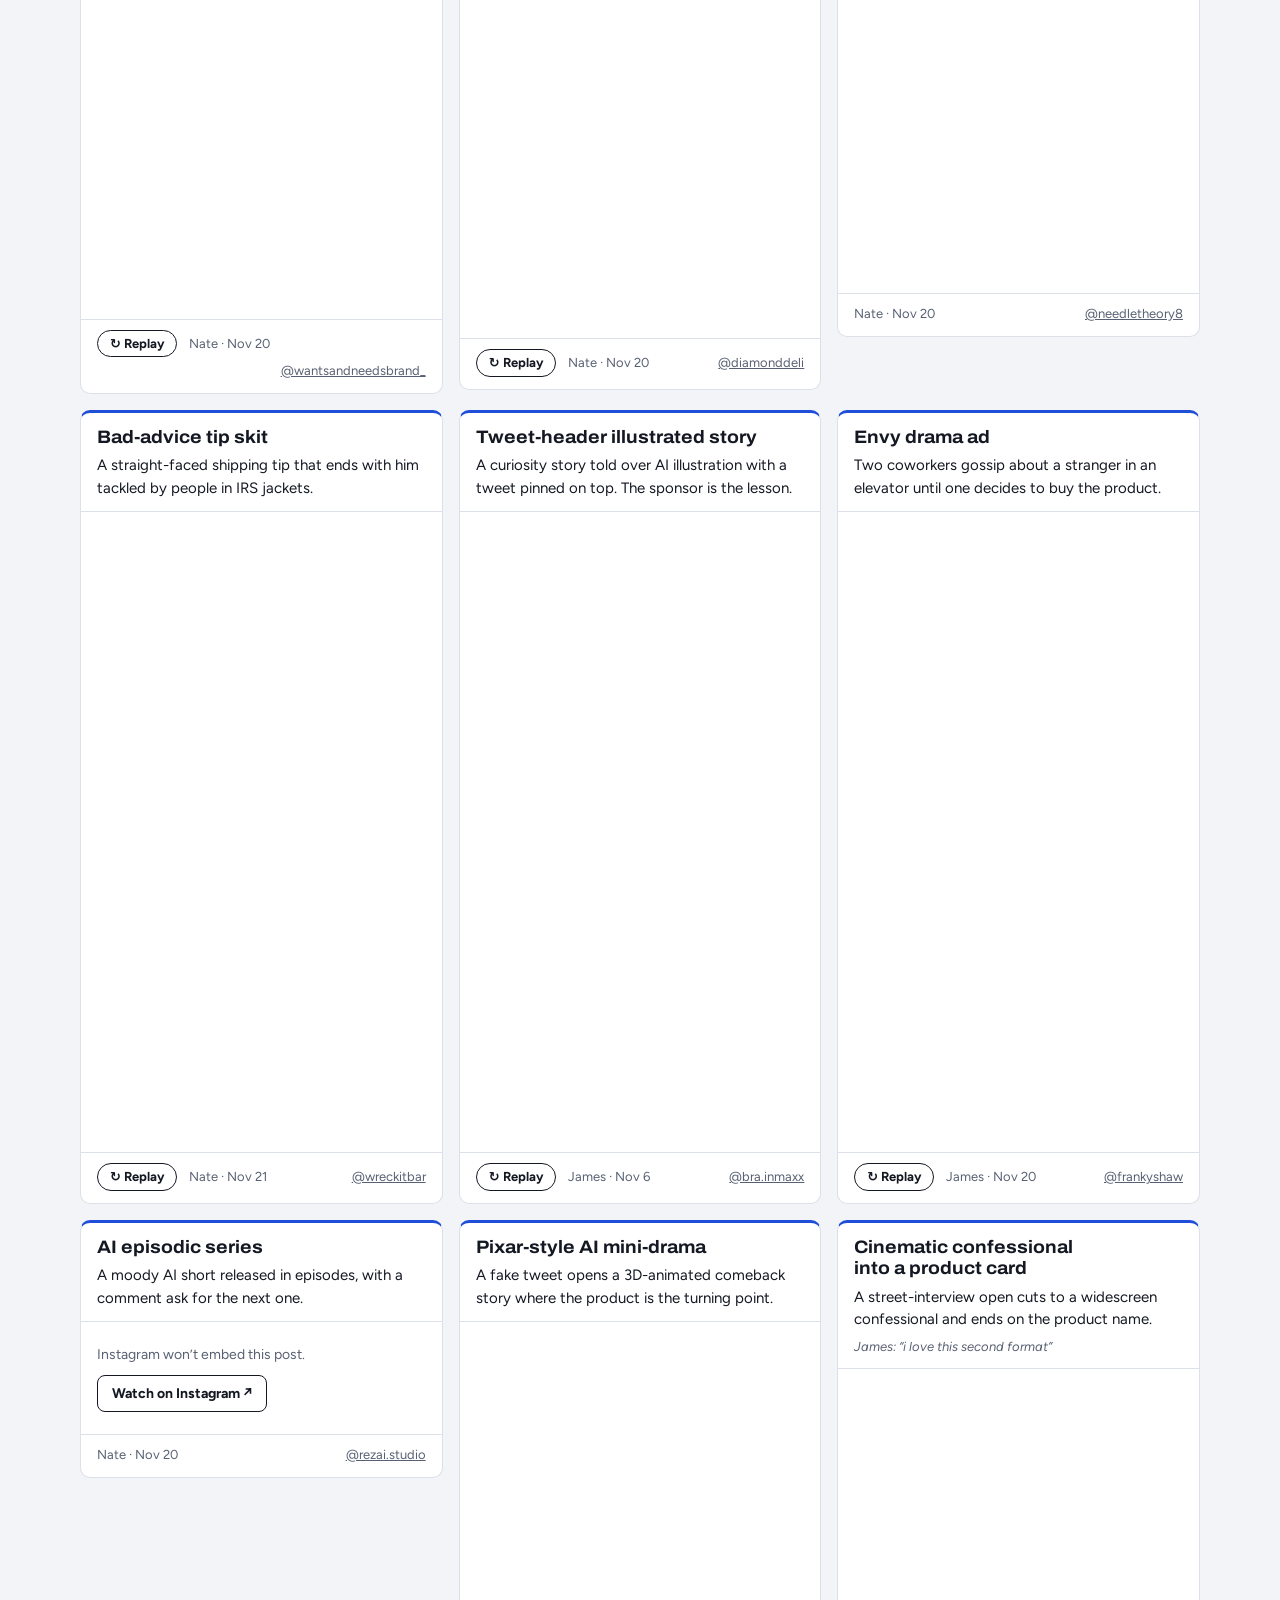
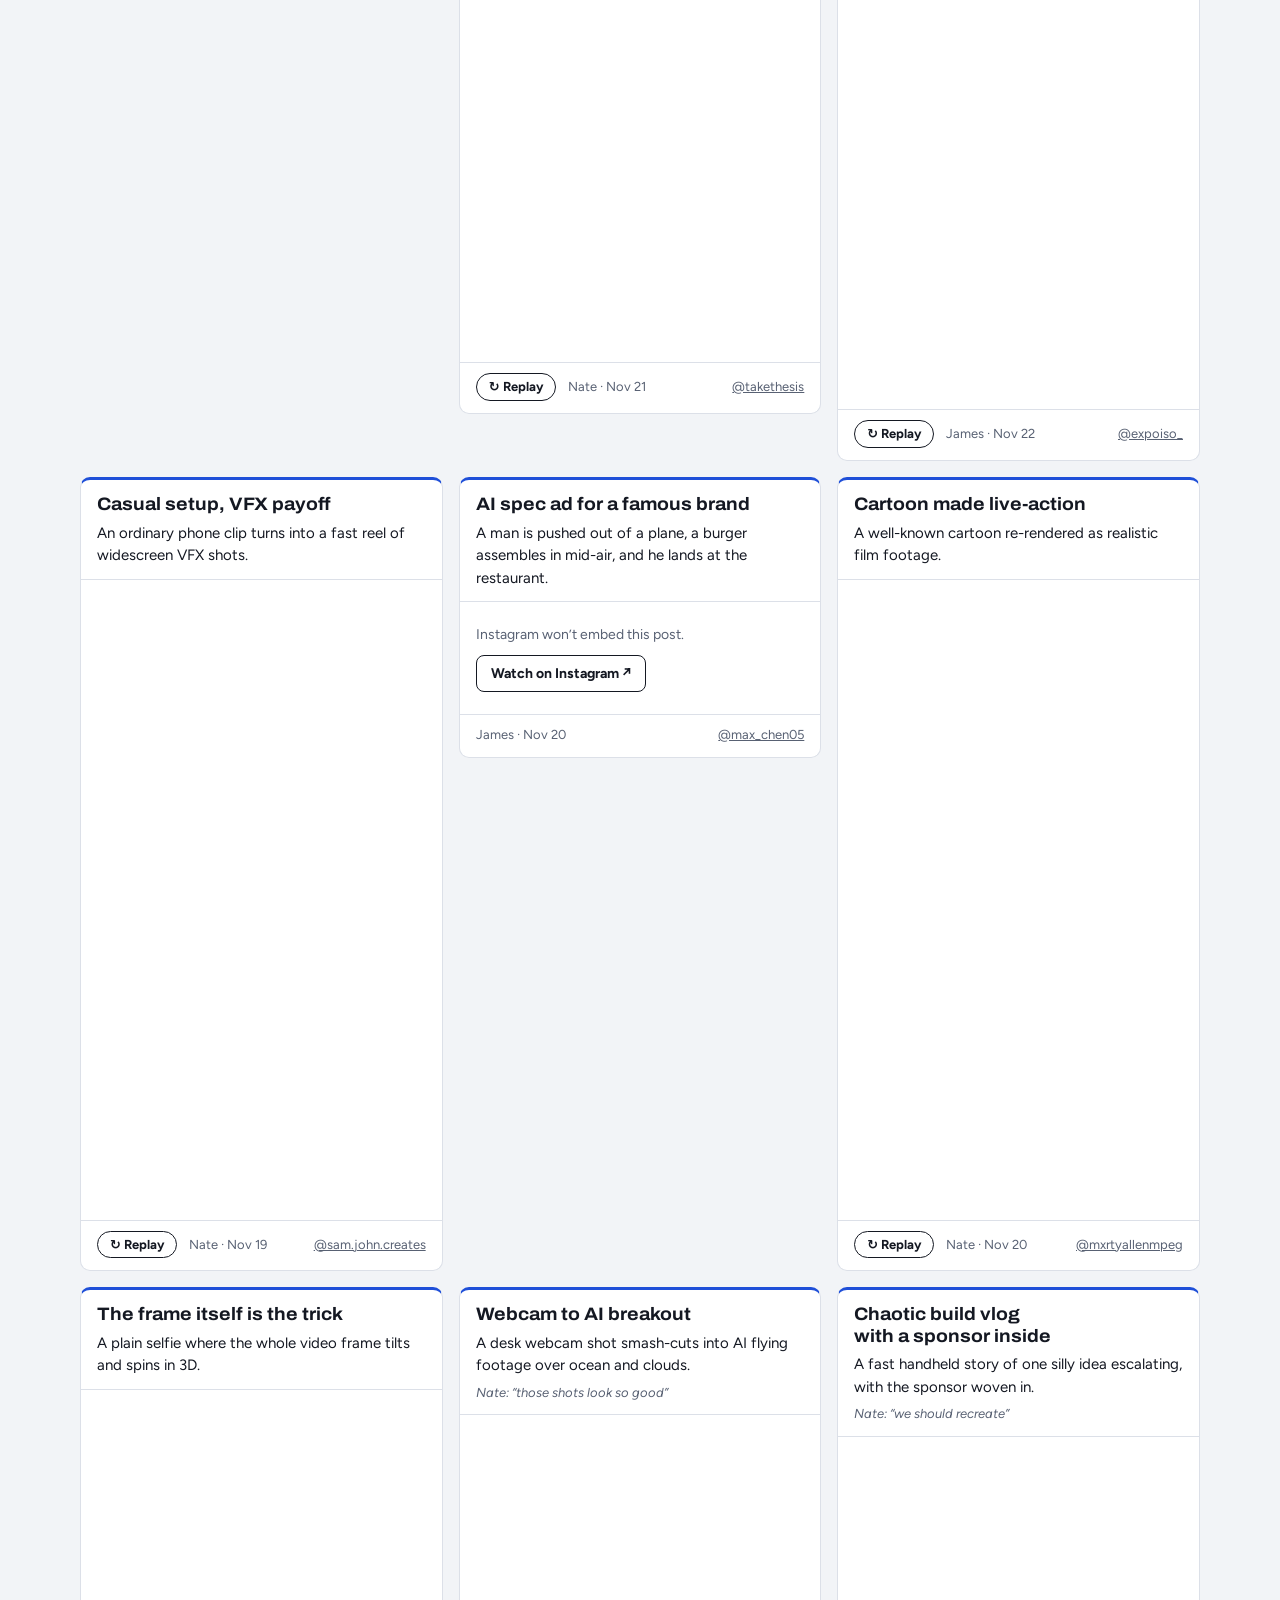
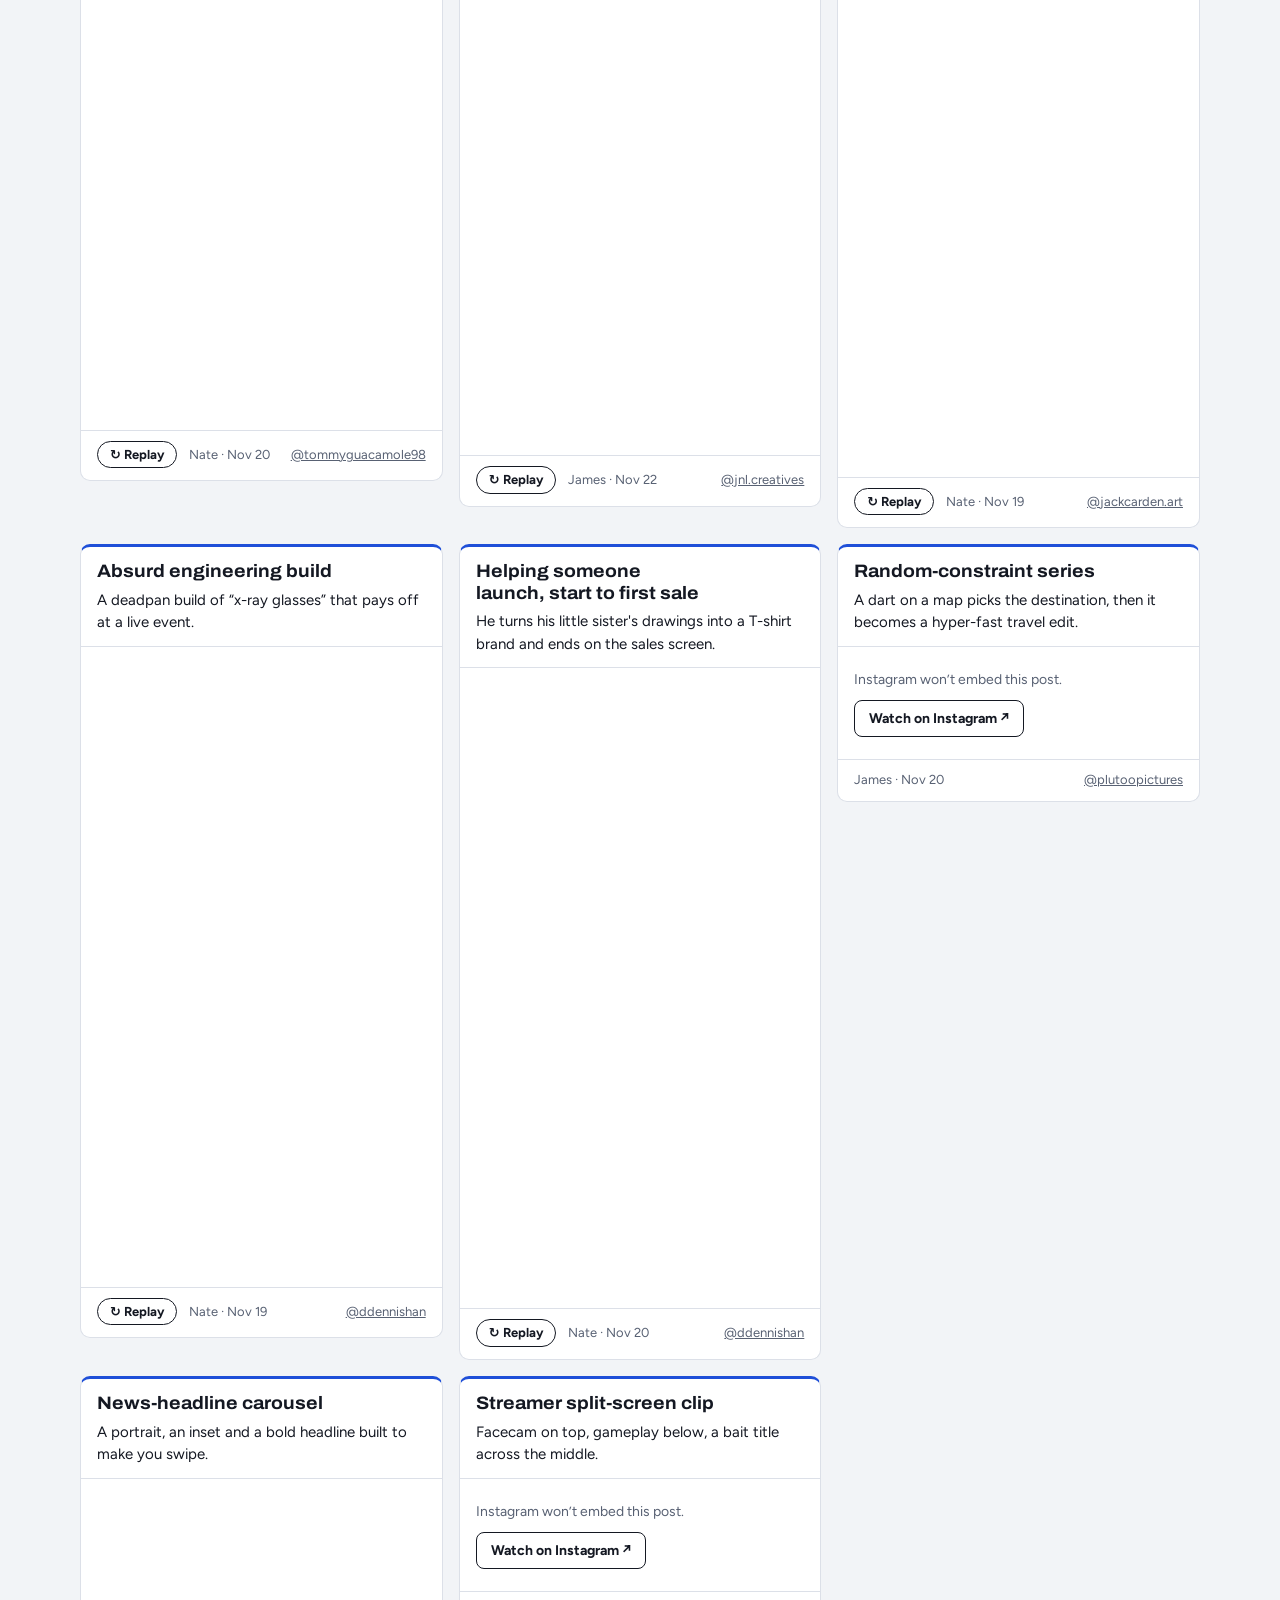
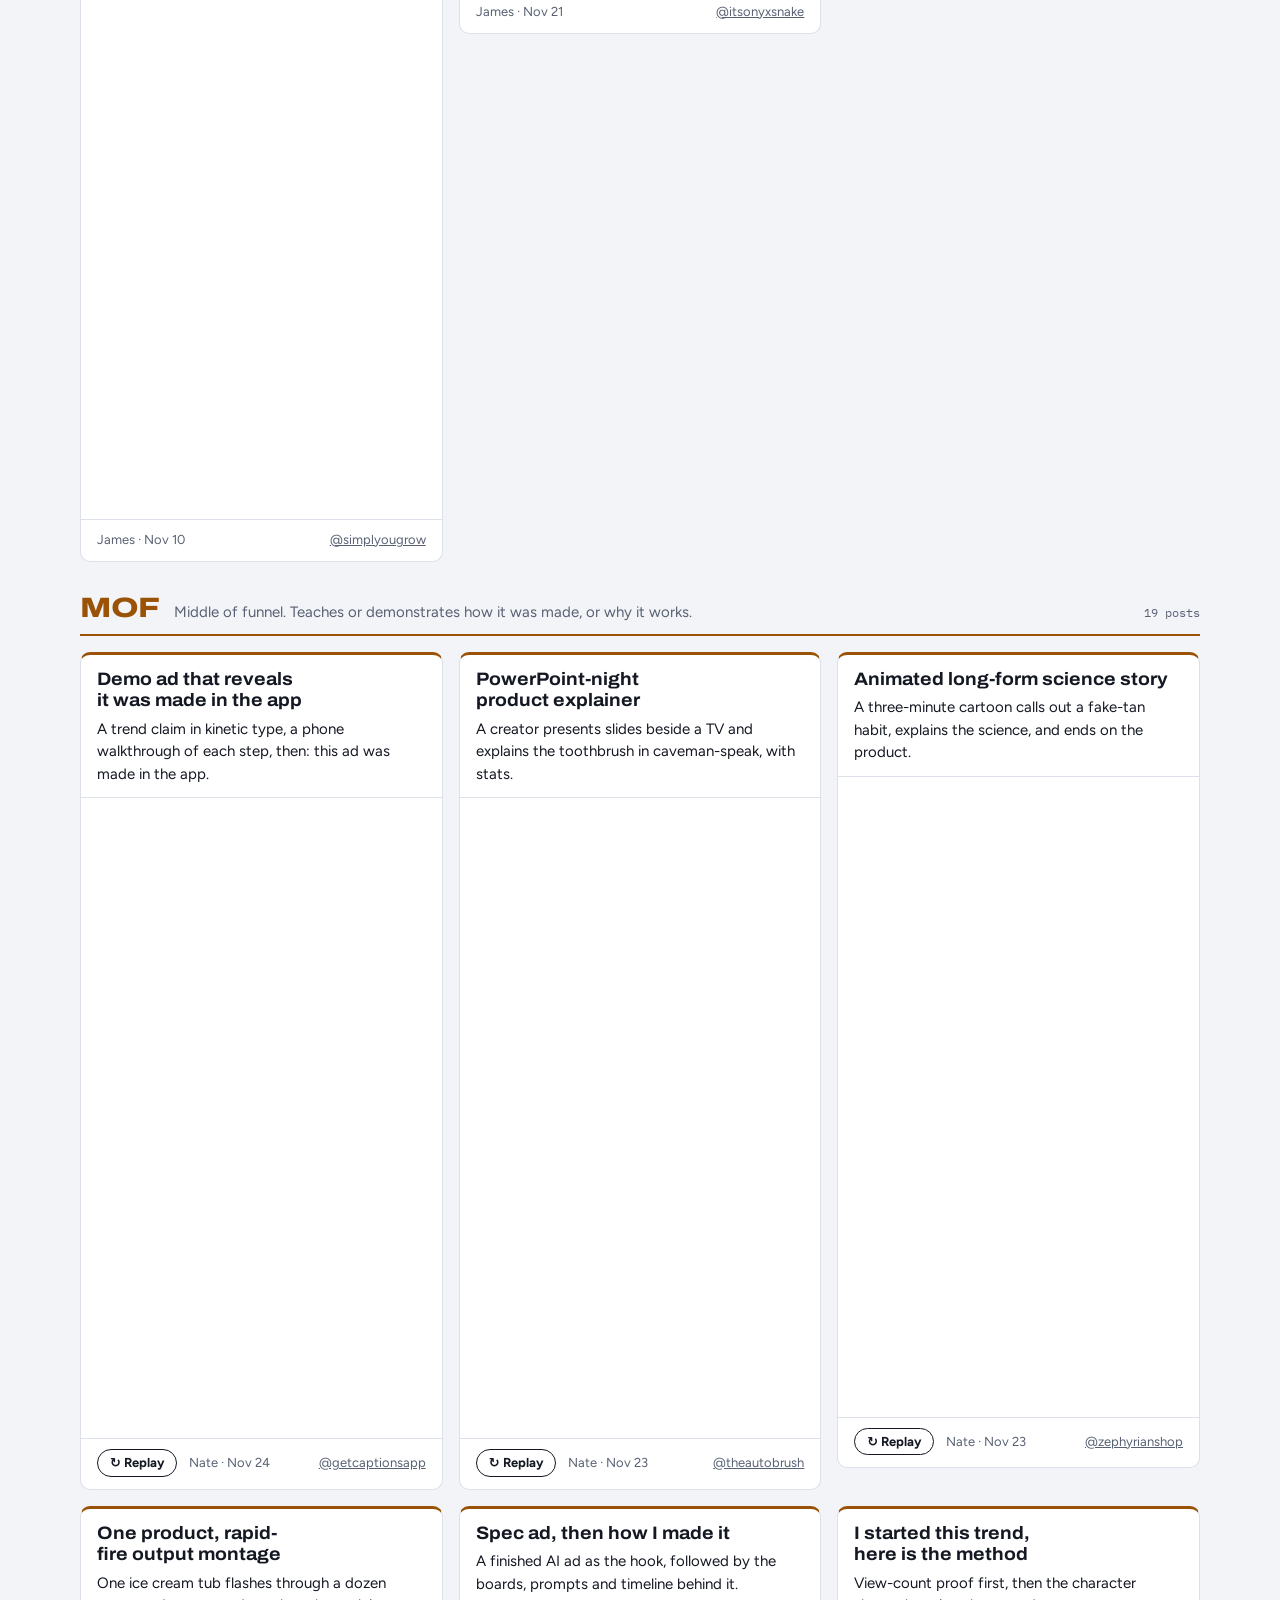
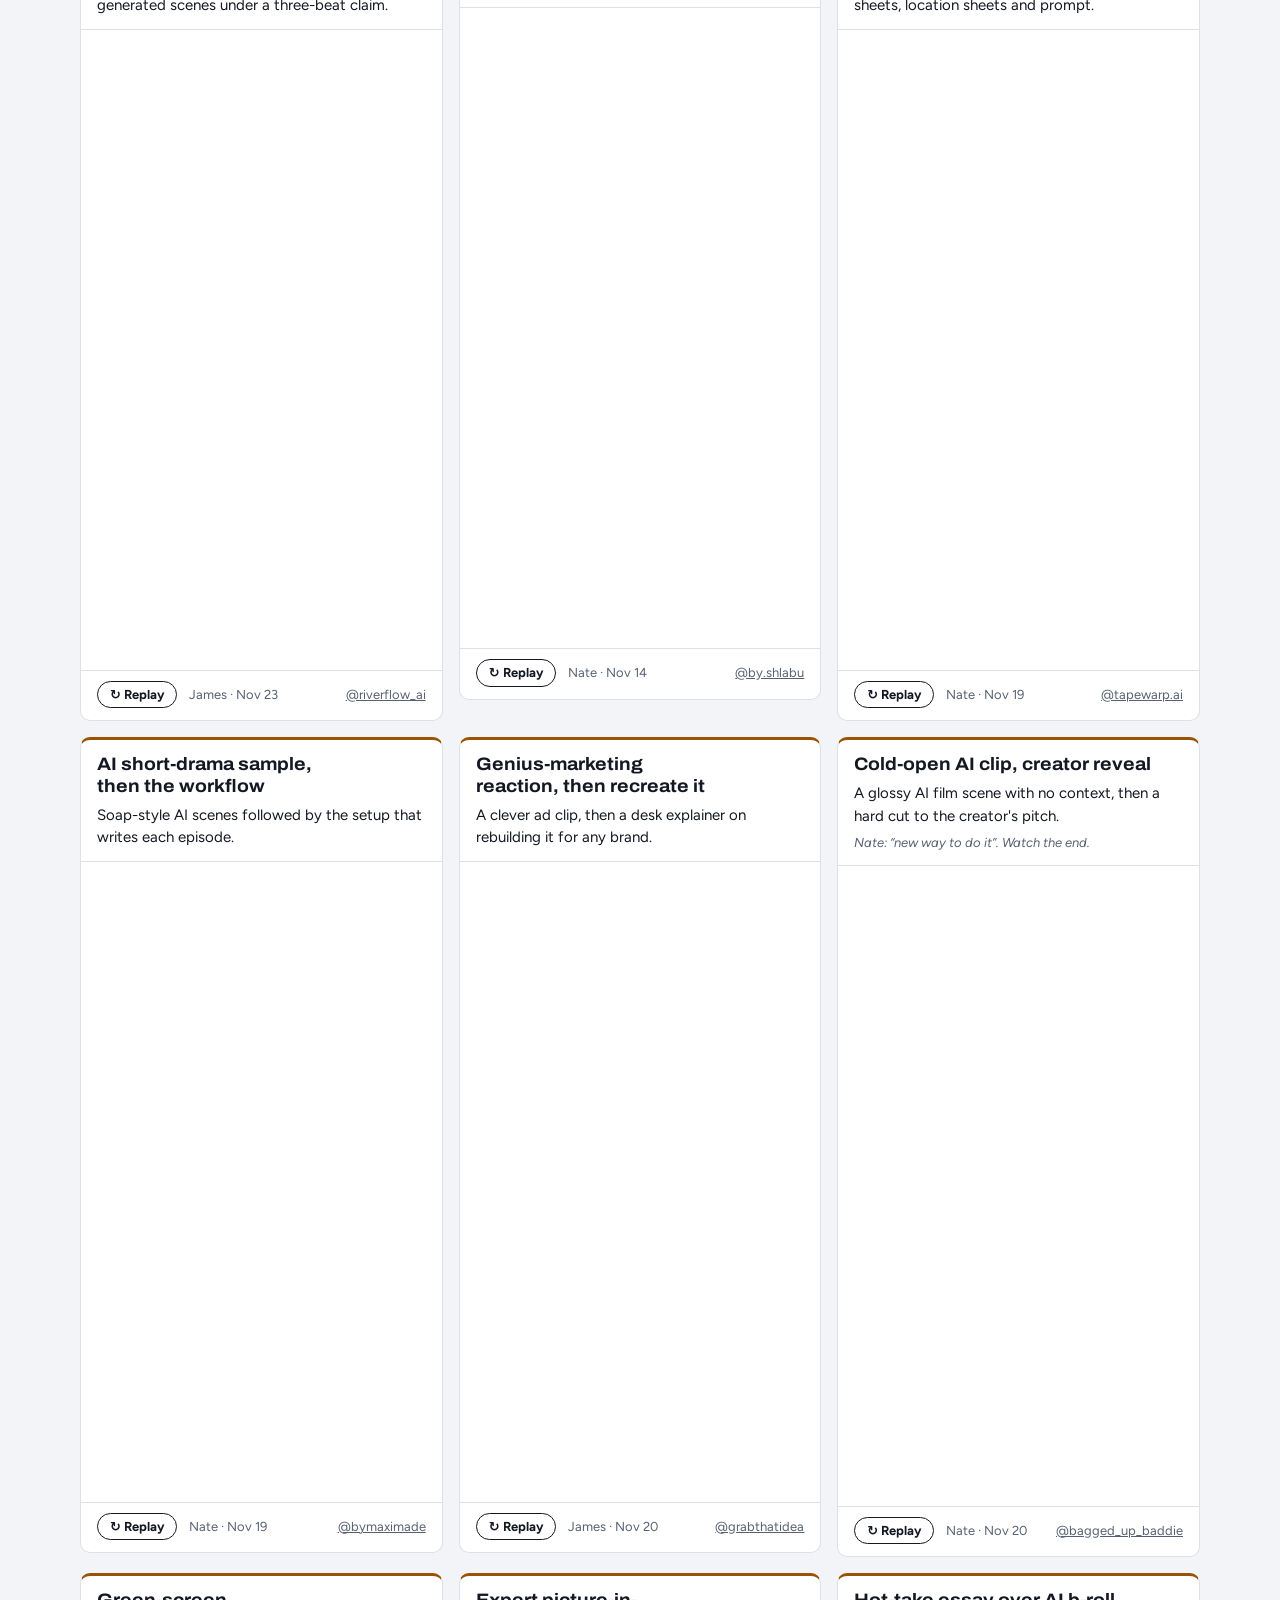
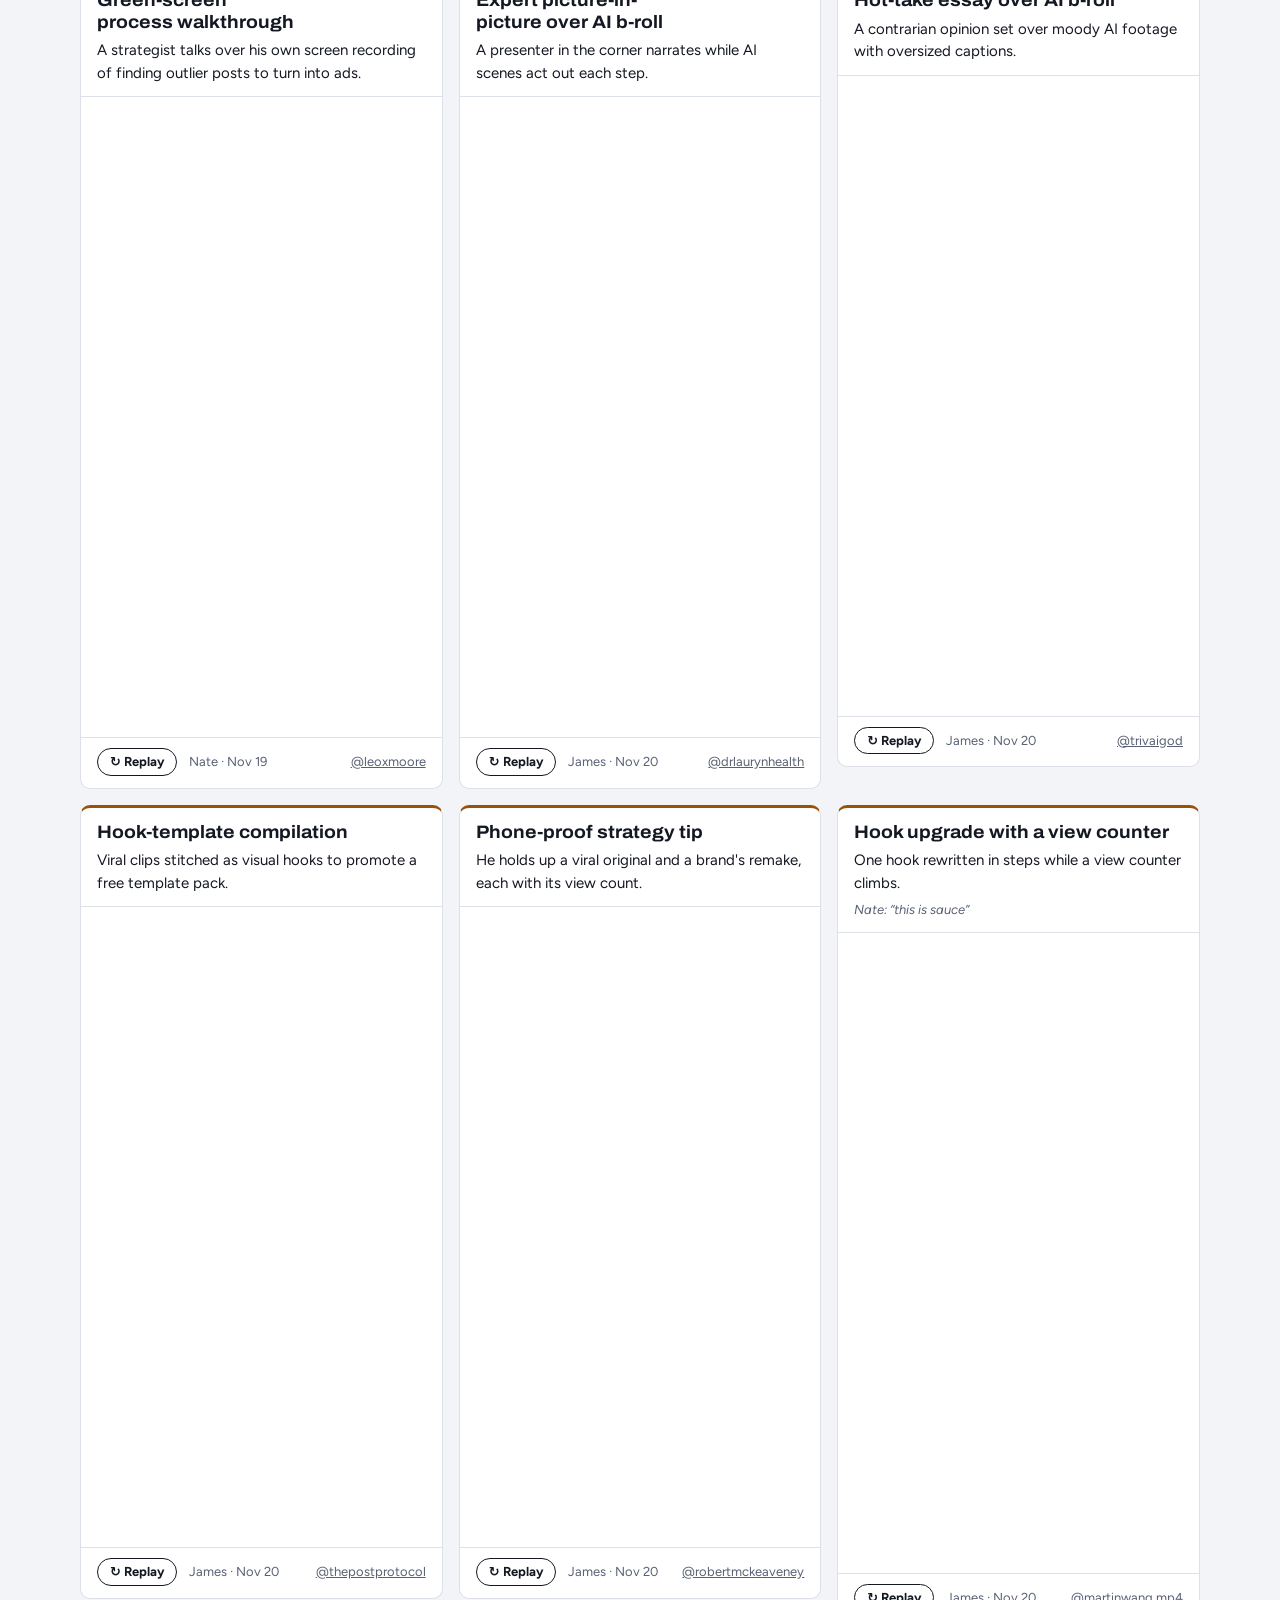
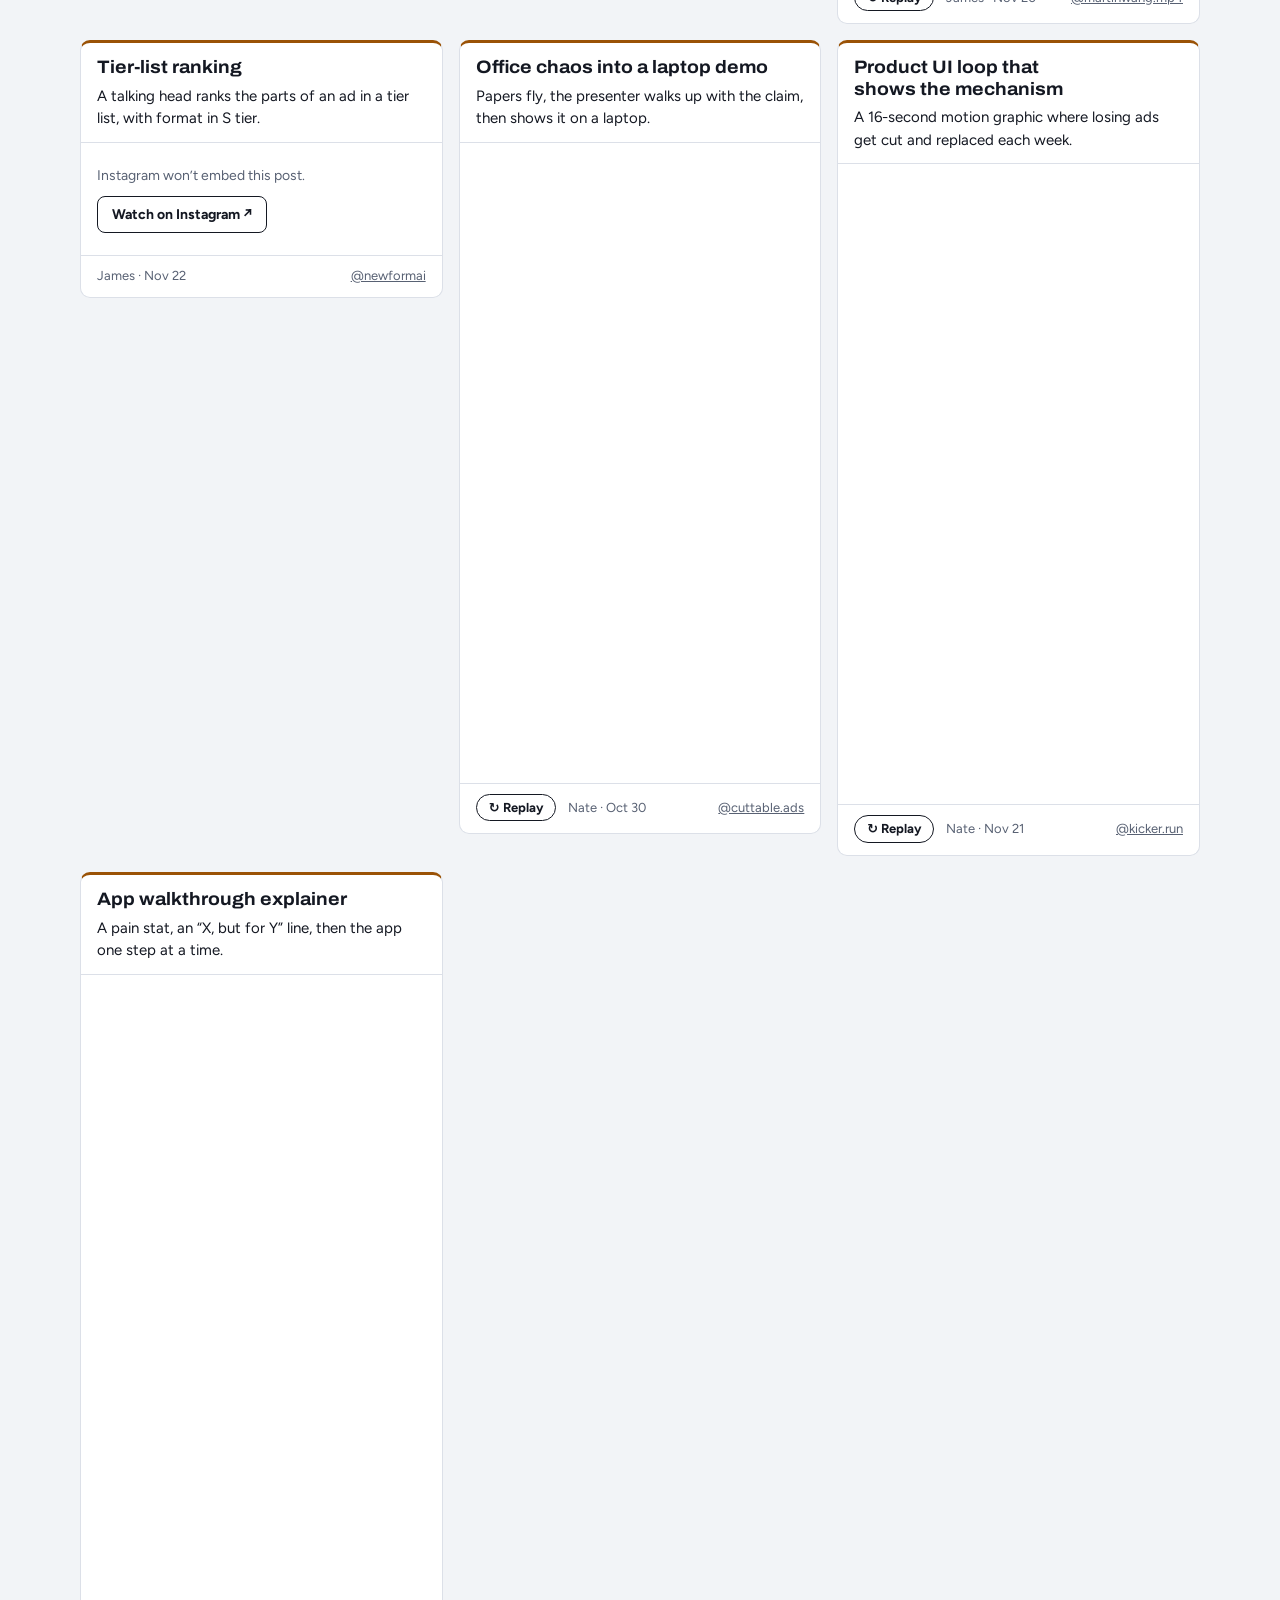
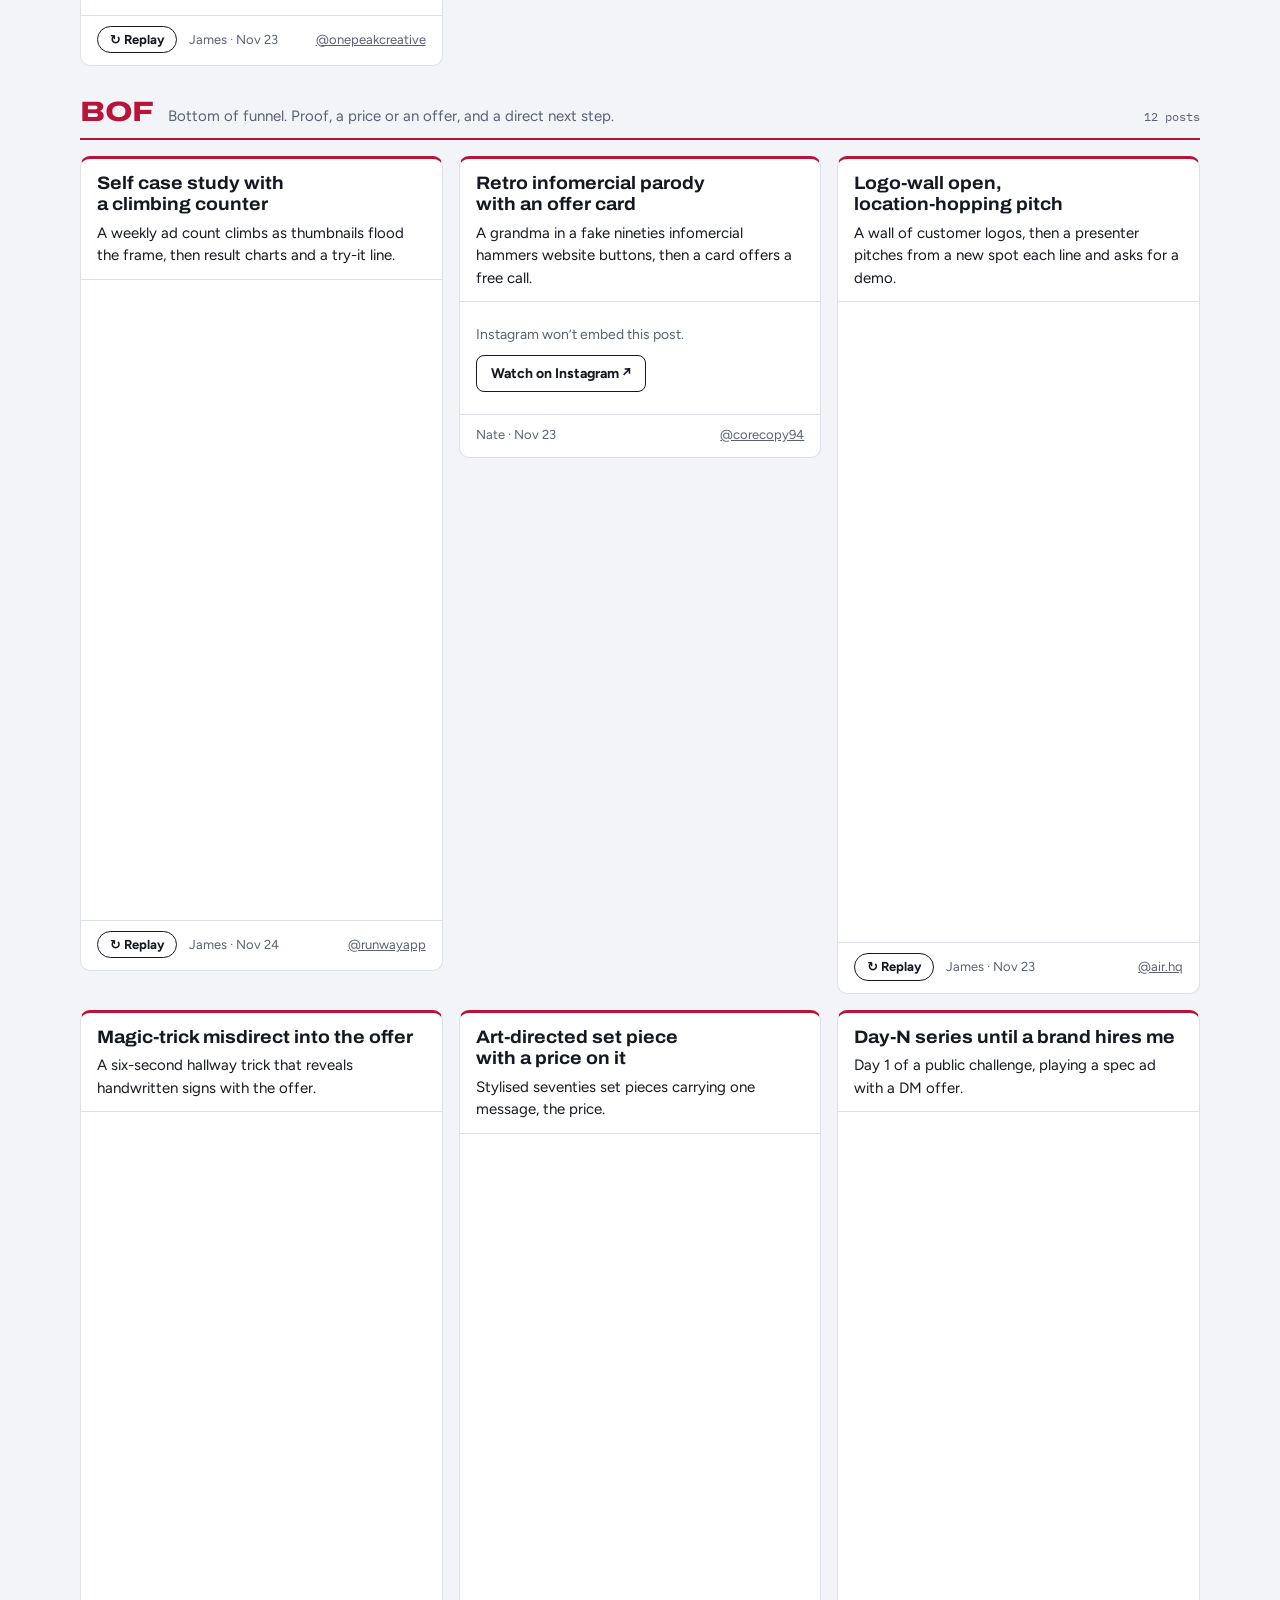
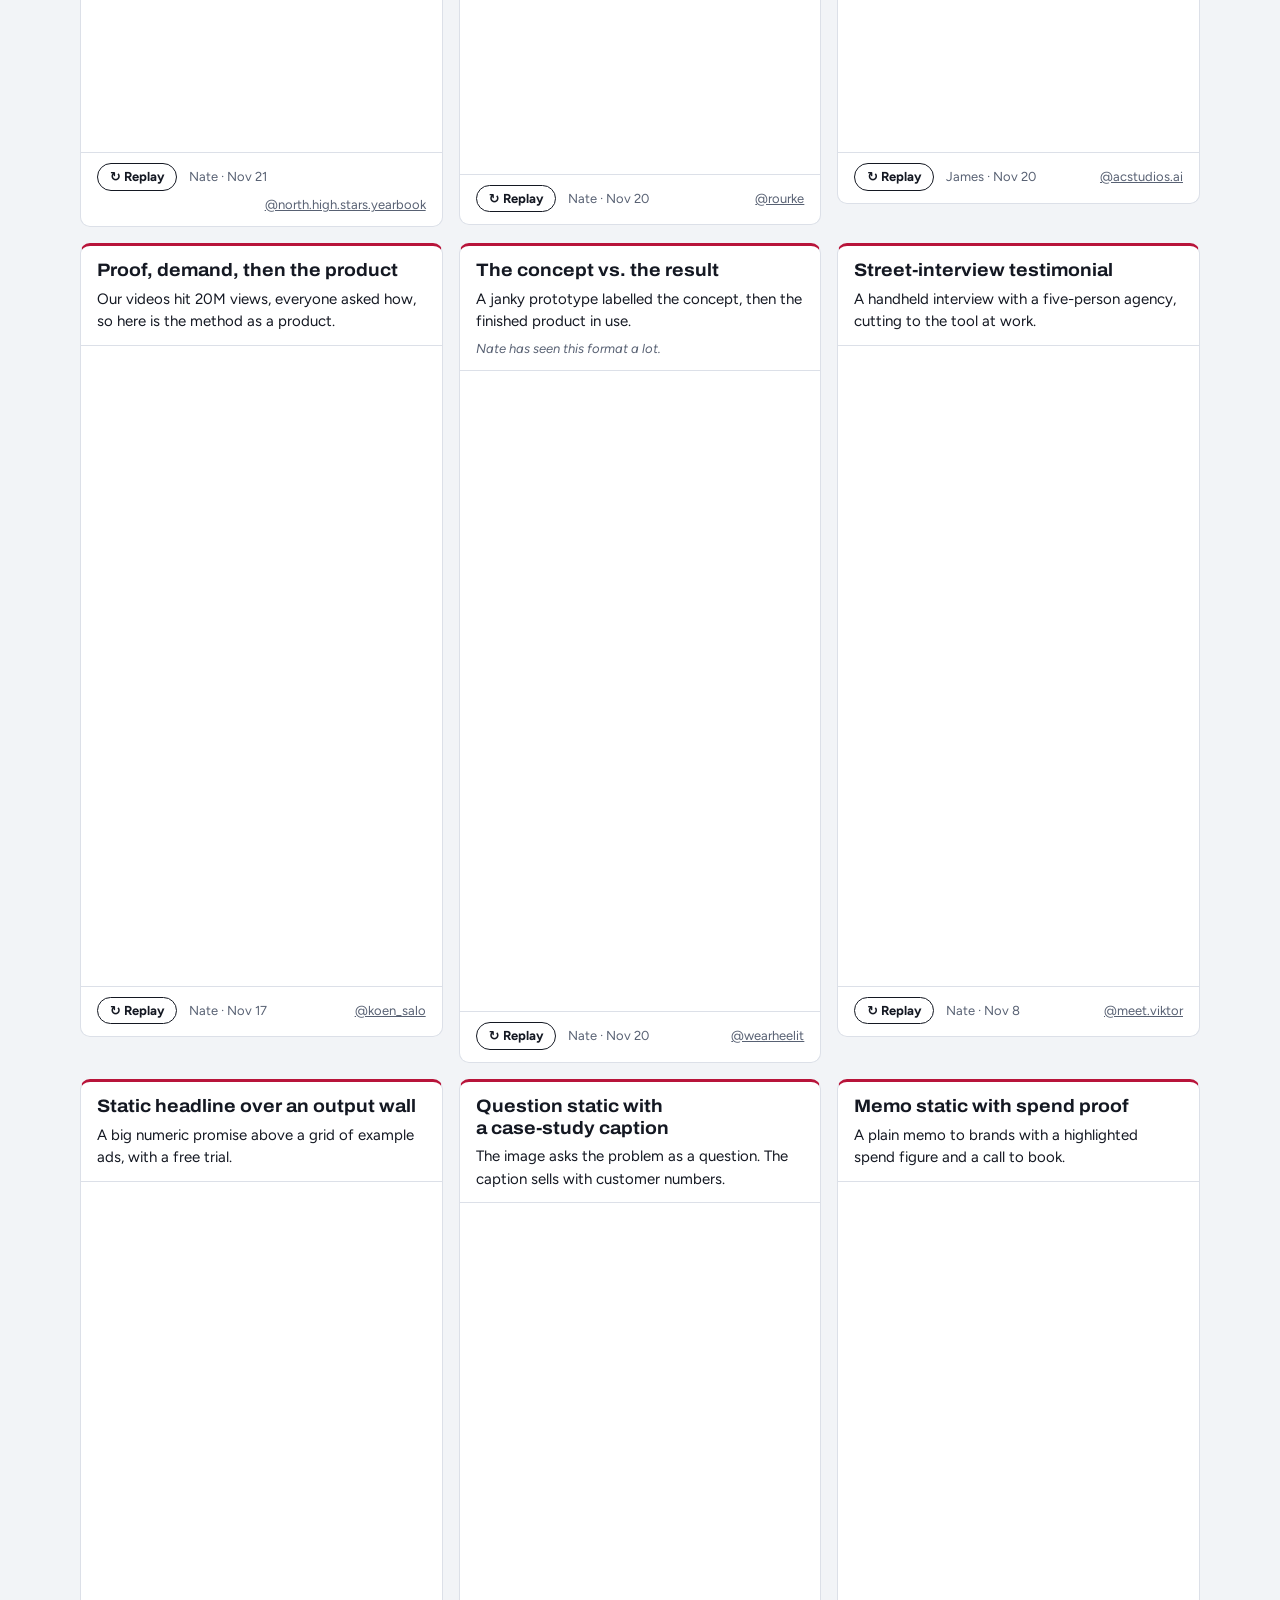
==== commit 596ed96c: "Formats: add 2 new cards Co-Authored-By: Claude Fable 5.2 <noreply@anthropic.com> Claude-Session: ht" ====
--- a/public/formats/index.html
+++ b/public/formats/index.html
@@ -147,9 +147,9 @@
 
 <!-- Cards: one record per post, shown in this order within each stage. New posts go at the start of the array.
      The header and footer counts are computed from this data. -->
-<script id="data" type="application/json">[{"s":"mof","n":"PowerPoint-night product explainer","d":"A creator presents slides beside a TV and explains the toothbrush in caveman-speak, with stats.","h":"theautobrush","u":"/p/DfSCNA0gORr/","by":"Nate","on":"Nov 23","e":"v"},{"s":"bof","n":"Retro infomercial parody with an offer card","d":"A grandma in a fake nineties infomercial hammers website buttons, then a card offers a free call.","h":"corecopy94","u":"/p/DfoR5irMQ25/","by":"Nate","on":"Nov 23","e":"x"},{"s":"tof","n":"POV hook into a before-and-after drama","d":"A 3D-animated man is praised for his turnaround, then a flashback shows the slump and the fix.","h":"takethesis","u":"/p/Df_Vm1KsH9Q/","by":"Nate","on":"Nov 23","e":"v"},{"s":"mof","n":"Animated long-form science story","d":"A three-minute cartoon calls out a fake-tan habit, explains the science, and ends on the product.","h":"zephyrianshop","u":"/p/DgADdWvMGfc/","by":"Nate","on":"Nov 23","e":"v"},{"s":"bof","n":"Logo-wall open, location-hopping pitch","d":"A wall of customer logos, then a presenter pitches from a new spot each line and asks for a demo.","h":"air.hq","u":"/p/DbKSoGJAjhr/","by":"James","on":"Nov 23","e":"v"},{"s":"mof","n":"One product, rapid-fire output montage","d":"One ice cream tub flashes through a dozen generated scenes under a three-beat claim.","h":"riverflow_ai","u":"/p/DecO_7mA35O/","by":"James","on":"Nov 23","e":"v"},{"s":"tof","n":"Enemy-first agency manifesto","d":"Kinetic type and stacked old TVs call out what is wrong with ads, then the agency's name lands.","h":"cerberuscreatives","u":"/p/DfaJ080gz0v/","by":"James","on":"Nov 23","e":"v"},{"s":"tof","n":"Fake tutorial that goes off the rails","d":"A deadpan pallet jack tutorial that escalates until the pallet launches through the roof.","h":"wreckitbar","u":"/reel/Dfe0l4mBnbK/","by":"Nate","on":"Nov 8","e":"x","t":"Nate: “peep his account”"},{"s":"tof","n":"Near-miss shock storytime","d":"He tells a story from a chair in the road as a car tears past. The caption plugs the drop.","h":"wantsandneedsbrand_","u":"/reel/DdC8RL-B4hZ/","by":"Nate","on":"Nov 20","e":"v","t":"Nate: “how can we make?”"},{"s":"tof","n":"Trend tutorial bait-and-switch","d":"Opens with the “how to put text behind you” hook, then swerves into a sandwich joke.","h":"diamonddeli","u":"/reel/DeehbZ-RkL8/","by":"Nate","on":"Nov 20","e":"v","t":"Nate called this great TOF. James wants a fresh twist on it."},{"s":"tof","n":"Guerrilla stunt POV","d":"First-person shots of planting flyers that look like folded cash around town.","h":"needletheory8","u":"/reel/DagW_YKPjac/","by":"Nate","on":"Nov 20","e":"w"},{"s":"tof","n":"Bad-advice tip skit","d":"A straight-faced shipping tip that ends with him tackled by people in IRS jackets.","h":"wreckitbar","u":"/reel/DfcjseLS7gq/","by":"Nate","on":"Nov 21","e":"v"},{"s":"tof","n":"Tweet-header illustrated story","d":"A curiosity story told over AI illustration with a tweet pinned on top. The sponsor is the lesson.","h":"bra.inmaxx","u":"/p/De1KHa2gFvG/","by":"James","on":"Nov 6","e":"v"},{"s":"tof","n":"Envy drama ad","d":"Two coworkers gossip about a stranger in an elevator until one decides to buy the product.","h":"frankyshaw","u":"/reel/DeU9pM7xy1E/","by":"James","on":"Nov 20","e":"v"},{"s":"tof","n":"AI episodic series","d":"A moody AI short released in episodes, with a comment ask for the next one.","h":"rezai.studio","u":"/reel/Df9p5sCxV2Z/","by":"Nate","on":"Nov 20","e":"x"},{"s":"tof","n":"Pixar-style AI mini-drama","d":"A fake tweet opens a 3D-animated comeback story where the product is the turning point.","h":"takethesis","u":"/p/Df7majcMQTp/","by":"Nate","on":"Nov 21","e":"v"},{"s":"tof","n":"Cinematic confessional into a product card","d":"A street-interview open cuts to a widescreen confessional and ends on the product name.","h":"expoiso_","u":"/reel/Dc02c0CJ-4b/","by":"James","on":"Nov 22","e":"v","t":"James: “i love this second format”"},{"s":"tof","n":"Casual setup, VFX payoff","d":"An ordinary phone clip turns into a fast reel of widescreen VFX shots.","h":"sam.john.creates","u":"/reel/DdeLszSq2uD/","by":"Nate","on":"Nov 19","e":"v"},{"s":"tof","n":"AI spec ad for a famous brand","d":"A man is pushed out of a plane, a burger assembles in mid-air, and he lands at the restaurant.","h":"max_chen05","u":"/reel/DcESBP2Oejh/","by":"James","on":"Nov 20","e":"x"},{"s":"tof","n":"Cartoon made live-action","d":"A well-known cartoon re-rendered as realistic film footage.","h":"mxrtyallenmpeg","u":"/reel/DfZ6bOrB2yD/","by":"Nate","on":"Nov 20","e":"v"},{"s":"tof","n":"The frame itself is the trick","d":"A plain selfie where the whole video frame tilts and spins in 3D.","h":"tommyguacamole98","u":"/reel/DfoXUwQooT3/","by":"Nate","on":"Nov 20","e":"v"},{"s":"tof","n":"Webcam to AI breakout","d":"A desk webcam shot smash-cuts into AI flying footage over ocean and clouds.","h":"jnl.creatives","u":"/reel/Dfeodx6KRQM/","by":"James","on":"Nov 22","e":"v","t":"Nate: “those shots look so good”"},{"s":"tof","n":"Chaotic build vlog with a sponsor inside","d":"A fast handheld story of one silly idea escalating, with the sponsor woven in.","h":"jackcarden.art","u":"/reel/DdhIJoittdS/","by":"Nate","on":"Nov 19","e":"v","t":"Nate: “we should recreate”"},{"s":"tof","n":"Absurd engineering build","d":"A deadpan build of “x-ray glasses” that pays off at a live event.","h":"ddennishan","u":"/reel/Df5KonoOV0M/","by":"Nate","on":"Nov 19","e":"v"},{"s":"tof","n":"Helping someone launch, start to first sale","d":"He turns his little sister's drawings into a T-shirt brand and ends on the sales screen.","h":"ddennishan","u":"/reel/De6rtpvOi05/","by":"Nate","on":"Nov 20","e":"v"},{"s":"tof","n":"Random-constraint series","d":"A dart on a map picks the destination, then it becomes a hyper-fast travel edit.","h":"plutoopictures","u":"/reel/Dfr7Cr7TnUe/","by":"James","on":"Nov 20","e":"x"},{"s":"tof","n":"News-headline carousel","d":"A portrait, an inset and a bold headline built to make you swipe.","h":"simplyougrow","u":"/p/DfRIqeomQES/","by":"James","on":"Nov 10","e":"i"},{"s":"tof","n":"Streamer split-screen clip","d":"Facecam on top, gameplay below, a bait title across the middle.","h":"itsonyxsnake","u":"/reel/Dej5AkjxcHN/","by":"James","on":"Nov 21","e":"x"},{"s":"mof","n":"Spec ad, then how I made it","d":"A finished AI ad as the hook, followed by the boards, prompts and timeline behind it.","h":"by.shlabu","u":"/reel/DfvBBfbt936/","by":"Nate","on":"Nov 14","e":"v"},{"s":"mof","n":"I started this trend, here is the method","d":"View-count proof first, then the character sheets, location sheets and prompt.","h":"tapewarp.ai","u":"/reel/DfaJOoUN0SK/","by":"Nate","on":"Nov 19","e":"v"},{"s":"mof","n":"AI short-drama sample, then the workflow","d":"Soap-style AI scenes followed by the setup that writes each episode.","h":"bymaximade","u":"/reel/DfsceikqH4q/","by":"Nate","on":"Nov 19","e":"v"},{"s":"mof","n":"Genius-marketing reaction, then recreate it","d":"A clever ad clip, then a desk explainer on rebuilding it for any brand.","h":"grabthatidea","u":"/reel/DfPfsnFOTEo/","by":"James","on":"Nov 20","e":"v"},{"s":"mof","n":"Cold-open AI clip, creator reveal","d":"A glossy AI film scene with no context, then a hard cut to the creator's pitch.","h":"bagged_up_baddie","u":"/reel/DfvNLNHSony/","by":"Nate","on":"Nov 20","e":"v","t":"Nate: “new way to do it”. Watch the end."},{"s":"mof","n":"Green-screen process walkthrough","d":"A strategist talks over his own screen recording of finding outlier posts to turn into ads.","h":"leoxmoore","u":"/reel/Df6s-r3T0pi/","by":"Nate","on":"Nov 19","e":"v"},{"s":"mof","n":"Expert picture-in-picture over AI b-roll","d":"A presenter in the corner narrates while AI scenes act out each step.","h":"drlaurynhealth","u":"/reel/Dctd5qCiGFe/","by":"James","on":"Nov 20","e":"v"},{"s":"mof","n":"Hot-take essay over AI b-roll","d":"A contrarian opinion set over moody AI footage with oversized captions.","h":"trivaigod","u":"/reel/DYcNM1eOXjN/","by":"James","on":"Nov 20","e":"v"},{"s":"mof","n":"Hook-template compilation","d":"Viral clips stitched as visual hooks to promote a free template pack.","h":"thepostprotocol","u":"/reel/DdN-rujgYld/","by":"James","on":"Nov 20","e":"v"},{"s":"mof","n":"Phone-proof strategy tip","d":"He holds up a viral original and a brand's remake, each with its view count.","h":"robertmckeaveney","u":"/reel/DeDfWp_zslJ/","by":"James","on":"Nov 20","e":"v"},{"s":"mof","n":"Hook upgrade with a view counter","d":"One hook rewritten in steps while a view counter climbs.","h":"martinwang.mp4","u":"/reel/Dczr8MGgHeo/","by":"James","on":"Nov 20","e":"v","t":"Nate: “this is sauce”"},{"s":"mof","n":"Tier-list ranking","d":"A talking head ranks the parts of an ad in a tier list, with format in S tier.","h":"newformai","u":"/p/Df9FR3hgt4X/","by":"James","on":"Nov 22","e":"x"},{"s":"mof","n":"Office chaos into a laptop demo","d":"Papers fly, the presenter walks up with the claim, then shows it on a laptop.","h":"cuttable.ads","u":"/p/De0BCdWAmfR/","by":"Nate","on":"Oct 30","e":"v"},{"s":"mof","n":"Product UI loop that shows the mechanism","d":"A 16-second motion graphic where losing ads get cut and replaced each week.","h":"kicker.run","u":"/p/DfUWgHFA2yY/","by":"Nate","on":"Nov 21","e":"v"},{"s":"mof","n":"App walkthrough explainer","d":"A pain stat, an “X, but for Y” line, then the app one step at a time.","h":"onepeakcreative","u":"/p/Df6FpMRANpB/","by":"James","on":"Nov 23","e":"v"},{"s":"bof","n":"Magic-trick misdirect into the offer","d":"A six-second hallway trick that reveals handwritten signs with the offer.","h":"north.high.stars.yearbook","u":"/reel/DeNtpdzxn_0/","by":"Nate","on":"Nov 21","e":"v"},{"s":"bof","n":"Art-directed set piece with a price on it","d":"Stylised seventies set pieces carrying one message, the price.","h":"rourke","u":"/reel/Dfhr1AEKCcs/","by":"Nate","on":"Nov 20","e":"v"},{"s":"bof","n":"Day-N series until a brand hires me","d":"Day 1 of a public challenge, playing a spec ad with a DM offer.","h":"acstudios.ai","u":"/reel/Df8RG3ggIiA/","by":"James","on":"Nov 20","e":"v"},{"s":"bof","n":"Proof, demand, then the product","d":"Our videos hit 20M views, everyone asked how, so here is the method as a product.","h":"koen_salo","u":"/p/DfmPwd9gbA1/","by":"Nate","on":"Nov 17","e":"v"},{"s":"bof","n":"The concept vs. the result","d":"A janky prototype labelled the concept, then the finished product in use.","h":"wearheelit","u":"/reel/DfVqgPaxd7N/","by":"Nate","on":"Nov 20","e":"v","t":"Nate has seen this format a lot."},{"s":"bof","n":"Street-interview testimonial","d":"A handheld interview with a five-person agency, cutting to the tool at work.","h":"meet.viktor","u":"/p/Dd1-Quwg1tv/","by":"Nate","on":"Nov 8","e":"v"},{"s":"bof","n":"Static headline over an output wall","d":"A big numeric promise above a grid of example ads, with a free trial.","h":"usekonvert","u":"/p/Dd9GOnAMFQL/","by":"Nate","on":"Nov 18","e":"i"},{"s":"bof","n":"Question static with a case-study caption","d":"The image asks the problem as a question. The caption sells with customer numbers.","h":"cuttable.ads","u":"/p/DesZGysAS4G/","by":"Nate","on":"Nov 20","e":"i"},{"s":"bof","n":"Memo static with spend proof","d":"A plain memo to brands with a highlighted spend figure and a call to book.","h":"kamrazzak","u":"/p/Dfm7b7KAg1w/","by":"Nate","on":"Nov 22","e":"i"}]</script>
+<script id="data" type="application/json">[{"s":"mof","n":"Demo ad that reveals it was made in the app","d":"A trend claim in kinetic type, a phone walkthrough of each step, then: this ad was made in the app.","h":"getcaptionsapp","u":"/p/Df5bXasMAab/","by":"Nate","on":"Nov 24","e":"v"},{"s":"bof","n":"Self case study with a climbing counter","d":"A weekly ad count climbs as thumbnails flood the frame, then result charts and a try-it line.","h":"runwayapp","u":"/p/DfDAMlPgcBy/","by":"James","on":"Nov 24","e":"v"},{"s":"mof","n":"PowerPoint-night product explainer","d":"A creator presents slides beside a TV and explains the toothbrush in caveman-speak, with stats.","h":"theautobrush","u":"/p/DfSCNA0gORr/","by":"Nate","on":"Nov 23","e":"v"},{"s":"bof","n":"Retro infomercial parody with an offer card","d":"A grandma in a fake nineties infomercial hammers website buttons, then a card offers a free call.","h":"corecopy94","u":"/p/DfoR5irMQ25/","by":"Nate","on":"Nov 23","e":"x"},{"s":"tof","n":"POV hook into a before-and-after drama","d":"A 3D-animated man is praised for his turnaround, then a flashback shows the slump and the fix.","h":"takethesis","u":"/p/Df_Vm1KsH9Q/","by":"Nate","on":"Nov 23","e":"v"},{"s":"mof","n":"Animated long-form science story","d":"A three-minute cartoon calls out a fake-tan habit, explains the science, and ends on the product.","h":"zephyrianshop","u":"/p/DgADdWvMGfc/","by":"Nate","on":"Nov 23","e":"v"},{"s":"bof","n":"Logo-wall open, location-hopping pitch","d":"A wall of customer logos, then a presenter pitches from a new spot each line and asks for a demo.","h":"air.hq","u":"/p/DbKSoGJAjhr/","by":"James","on":"Nov 23","e":"v"},{"s":"mof","n":"One product, rapid-fire output montage","d":"One ice cream tub flashes through a dozen generated scenes under a three-beat claim.","h":"riverflow_ai","u":"/p/DecO_7mA35O/","by":"James","on":"Nov 23","e":"v"},{"s":"tof","n":"Enemy-first agency manifesto","d":"Kinetic type and stacked old TVs call out what is wrong with ads, then the agency's name lands.","h":"cerberuscreatives","u":"/p/DfaJ080gz0v/","by":"James","on":"Nov 23","e":"v"},{"s":"tof","n":"Fake tutorial that goes off the rails","d":"A deadpan pallet jack tutorial that escalates until the pallet launches through the roof.","h":"wreckitbar","u":"/reel/Dfe0l4mBnbK/","by":"Nate","on":"Nov 8","e":"x","t":"Nate: “peep his account”"},{"s":"tof","n":"Near-miss shock storytime","d":"He tells a story from a chair in the road as a car tears past. The caption plugs the drop.","h":"wantsandneedsbrand_","u":"/reel/DdC8RL-B4hZ/","by":"Nate","on":"Nov 20","e":"v","t":"Nate: “how can we make?”"},{"s":"tof","n":"Trend tutorial bait-and-switch","d":"Opens with the “how to put text behind you” hook, then swerves into a sandwich joke.","h":"diamonddeli","u":"/reel/DeehbZ-RkL8/","by":"Nate","on":"Nov 20","e":"v","t":"Nate called this great TOF. James wants a fresh twist on it."},{"s":"tof","n":"Guerrilla stunt POV","d":"First-person shots of planting flyers that look like folded cash around town.","h":"needletheory8","u":"/reel/DagW_YKPjac/","by":"Nate","on":"Nov 20","e":"w"},{"s":"tof","n":"Bad-advice tip skit","d":"A straight-faced shipping tip that ends with him tackled by people in IRS jackets.","h":"wreckitbar","u":"/reel/DfcjseLS7gq/","by":"Nate","on":"Nov 21","e":"v"},{"s":"tof","n":"Tweet-header illustrated story","d":"A curiosity story told over AI illustration with a tweet pinned on top. The sponsor is the lesson.","h":"bra.inmaxx","u":"/p/De1KHa2gFvG/","by":"James","on":"Nov 6","e":"v"},{"s":"tof","n":"Envy drama ad","d":"Two coworkers gossip about a stranger in an elevator until one decides to buy the product.","h":"frankyshaw","u":"/reel/DeU9pM7xy1E/","by":"James","on":"Nov 20","e":"v"},{"s":"tof","n":"AI episodic series","d":"A moody AI short released in episodes, with a comment ask for the next one.","h":"rezai.studio","u":"/reel/Df9p5sCxV2Z/","by":"Nate","on":"Nov 20","e":"x"},{"s":"tof","n":"Pixar-style AI mini-drama","d":"A fake tweet opens a 3D-animated comeback story where the product is the turning point.","h":"takethesis","u":"/p/Df7majcMQTp/","by":"Nate","on":"Nov 21","e":"v"},{"s":"tof","n":"Cinematic confessional into a product card","d":"A street-interview open cuts to a widescreen confessional and ends on the product name.","h":"expoiso_","u":"/reel/Dc02c0CJ-4b/","by":"James","on":"Nov 22","e":"v","t":"James: “i love this second format”"},{"s":"tof","n":"Casual setup, VFX payoff","d":"An ordinary phone clip turns into a fast reel of widescreen VFX shots.","h":"sam.john.creates","u":"/reel/DdeLszSq2uD/","by":"Nate","on":"Nov 19","e":"v"},{"s":"tof","n":"AI spec ad for a famous brand","d":"A man is pushed out of a plane, a burger assembles in mid-air, and he lands at the restaurant.","h":"max_chen05","u":"/reel/DcESBP2Oejh/","by":"James","on":"Nov 20","e":"x"},{"s":"tof","n":"Cartoon made live-action","d":"A well-known cartoon re-rendered as realistic film footage.","h":"mxrtyallenmpeg","u":"/reel/DfZ6bOrB2yD/","by":"Nate","on":"Nov 20","e":"v"},{"s":"tof","n":"The frame itself is the trick","d":"A plain selfie where the whole video frame tilts and spins in 3D.","h":"tommyguacamole98","u":"/reel/DfoXUwQooT3/","by":"Nate","on":"Nov 20","e":"v"},{"s":"tof","n":"Webcam to AI breakout","d":"A desk webcam shot smash-cuts into AI flying footage over ocean and clouds.","h":"jnl.creatives","u":"/reel/Dfeodx6KRQM/","by":"James","on":"Nov 22","e":"v","t":"Nate: “those shots look so good”"},{"s":"tof","n":"Chaotic build vlog with a sponsor inside","d":"A fast handheld story of one silly idea escalating, with the sponsor woven in.","h":"jackcarden.art","u":"/reel/DdhIJoittdS/","by":"Nate","on":"Nov 19","e":"v","t":"Nate: “we should recreate”"},{"s":"tof","n":"Absurd engineering build","d":"A deadpan build of “x-ray glasses” that pays off at a live event.","h":"ddennishan","u":"/reel/Df5KonoOV0M/","by":"Nate","on":"Nov 19","e":"v"},{"s":"tof","n":"Helping someone launch, start to first sale","d":"He turns his little sister's drawings into a T-shirt brand and ends on the sales screen.","h":"ddennishan","u":"/reel/De6rtpvOi05/","by":"Nate","on":"Nov 20","e":"v"},{"s":"tof","n":"Random-constraint series","d":"A dart on a map picks the destination, then it becomes a hyper-fast travel edit.","h":"plutoopictures","u":"/reel/Dfr7Cr7TnUe/","by":"James","on":"Nov 20","e":"x"},{"s":"tof","n":"News-headline carousel","d":"A portrait, an inset and a bold headline built to make you swipe.","h":"simplyougrow","u":"/p/DfRIqeomQES/","by":"James","on":"Nov 10","e":"i"},{"s":"tof","n":"Streamer split-screen clip","d":"Facecam on top, gameplay below, a bait title across the middle.","h":"itsonyxsnake","u":"/reel/Dej5AkjxcHN/","by":"James","on":"Nov 21","e":"x"},{"s":"mof","n":"Spec ad, then how I made it","d":"A finished AI ad as the hook, followed by the boards, prompts and timeline behind it.","h":"by.shlabu","u":"/reel/DfvBBfbt936/","by":"Nate","on":"Nov 14","e":"v"},{"s":"mof","n":"I started this trend, here is the method","d":"View-count proof first, then the character sheets, location sheets and prompt.","h":"tapewarp.ai","u":"/reel/DfaJOoUN0SK/","by":"Nate","on":"Nov 19","e":"v"},{"s":"mof","n":"AI short-drama sample, then the workflow","d":"Soap-style AI scenes followed by the setup that writes each episode.","h":"bymaximade","u":"/reel/DfsceikqH4q/","by":"Nate","on":"Nov 19","e":"v"},{"s":"mof","n":"Genius-marketing reaction, then recreate it","d":"A clever ad clip, then a desk explainer on rebuilding it for any brand.","h":"grabthatidea","u":"/reel/DfPfsnFOTEo/","by":"James","on":"Nov 20","e":"v"},{"s":"mof","n":"Cold-open AI clip, creator reveal","d":"A glossy AI film scene with no context, then a hard cut to the creator's pitch.","h":"bagged_up_baddie","u":"/reel/DfvNLNHSony/","by":"Nate","on":"Nov 20","e":"v","t":"Nate: “new way to do it”. Watch the end."},{"s":"mof","n":"Green-screen process walkthrough","d":"A strategist talks over his own screen recording of finding outlier posts to turn into ads.","h":"leoxmoore","u":"/reel/Df6s-r3T0pi/","by":"Nate","on":"Nov 19","e":"v"},{"s":"mof","n":"Expert picture-in-picture over AI b-roll","d":"A presenter in the corner narrates while AI scenes act out each step.","h":"drlaurynhealth","u":"/reel/Dctd5qCiGFe/","by":"James","on":"Nov 20","e":"v"},{"s":"mof","n":"Hot-take essay over AI b-roll","d":"A contrarian opinion set over moody AI footage with oversized captions.","h":"trivaigod","u":"/reel/DYcNM1eOXjN/","by":"James","on":"Nov 20","e":"v"},{"s":"mof","n":"Hook-template compilation","d":"Viral clips stitched as visual hooks to promote a free template pack.","h":"thepostprotocol","u":"/reel/DdN-rujgYld/","by":"James","on":"Nov 20","e":"v"},{"s":"mof","n":"Phone-proof strategy tip","d":"He holds up a viral original and a brand's remake, each with its view count.","h":"robertmckeaveney","u":"/reel/DeDfWp_zslJ/","by":"James","on":"Nov 20","e":"v"},{"s":"mof","n":"Hook upgrade with a view counter","d":"One hook rewritten in steps while a view counter climbs.","h":"martinwang.mp4","u":"/reel/Dczr8MGgHeo/","by":"James","on":"Nov 20","e":"v","t":"Nate: “this is sauce”"},{"s":"mof","n":"Tier-list ranking","d":"A talking head ranks the parts of an ad in a tier list, with format in S tier.","h":"newformai","u":"/p/Df9FR3hgt4X/","by":"James","on":"Nov 22","e":"x"},{"s":"mof","n":"Office chaos into a laptop demo","d":"Papers fly, the presenter walks up with the claim, then shows it on a laptop.","h":"cuttable.ads","u":"/p/De0BCdWAmfR/","by":"Nate","on":"Oct 30","e":"v"},{"s":"mof","n":"Product UI loop that shows the mechanism","d":"A 16-second motion graphic where losing ads get cut and replaced each week.","h":"kicker.run","u":"/p/DfUWgHFA2yY/","by":"Nate","on":"Nov 21","e":"v"},{"s":"mof","n":"App walkthrough explainer","d":"A pain stat, an “X, but for Y” line, then the app one step at a time.","h":"onepeakcreative","u":"/p/Df6FpMRANpB/","by":"James","on":"Nov 23","e":"v"},{"s":"bof","n":"Magic-trick misdirect into the offer","d":"A six-second hallway trick that reveals handwritten signs with the offer.","h":"north.high.stars.yearbook","u":"/reel/DeNtpdzxn_0/","by":"Nate","on":"Nov 21","e":"v"},{"s":"bof","n":"Art-directed set piece with a price on it","d":"Stylised seventies set pieces carrying one message, the price.","h":"rourke","u":"/reel/Dfhr1AEKCcs/","by":"Nate","on":"Nov 20","e":"v"},{"s":"bof","n":"Day-N series until a brand hires me","d":"Day 1 of a public challenge, playing a spec ad with a DM offer.","h":"acstudios.ai","u":"/reel/Df8RG3ggIiA/","by":"James","on":"Nov 20","e":"v"},{"s":"bof","n":"Proof, demand, then the product","d":"Our videos hit 20M views, everyone asked how, so here is the method as a product.","h":"koen_salo","u":"/p/DfmPwd9gbA1/","by":"Nate","on":"Nov 17","e":"v"},{"s":"bof","n":"The concept vs. the result","d":"A janky prototype labelled the concept, then the finished product in use.","h":"wearheelit","u":"/reel/DfVqgPaxd7N/","by":"Nate","on":"Nov 20","e":"v","t":"Nate has seen this format a lot."},{"s":"bof","n":"Street-interview testimonial","d":"A handheld interview with a five-person agency, cutting to the tool at work.","h":"meet.viktor","u":"/p/Dd1-Quwg1tv/","by":"Nate","on":"Nov 8","e":"v"},{"s":"bof","n":"Static headline over an output wall","d":"A big numeric promise above a grid of example ads, with a free trial.","h":"usekonvert","u":"/p/Dd9GOnAMFQL/","by":"Nate","on":"Nov 18","e":"i"},{"s":"bof","n":"Question static with a case-study caption","d":"The image asks the problem as a question. The caption sells with customer numbers.","h":"cuttable.ads","u":"/p/DesZGysAS4G/","by":"Nate","on":"Nov 20","e":"i"},{"s":"bof","n":"Memo static with spend proof","d":"A plain memo to brands with a highlighted spend figure and a call to book.","h":"kamrazzak","u":"/p/Dfm7b7KAg1w/","by":"Nate","on":"Nov 22","e":"i"}]</script>
 <!-- through: UTC time of the newest DM message already processed. updated: display date of the last change. -->
-<script id="sync" type="application/json">{"through":"2026-11-24T03:46:40Z","updated":"Nov 24, 2026"}</script>
+<script id="sync" type="application/json">{"through":"2026-11-24T18:49:59Z","updated":"Nov 24, 2026"}</script>
 <script>
 (function () {
   var EMBED = true;
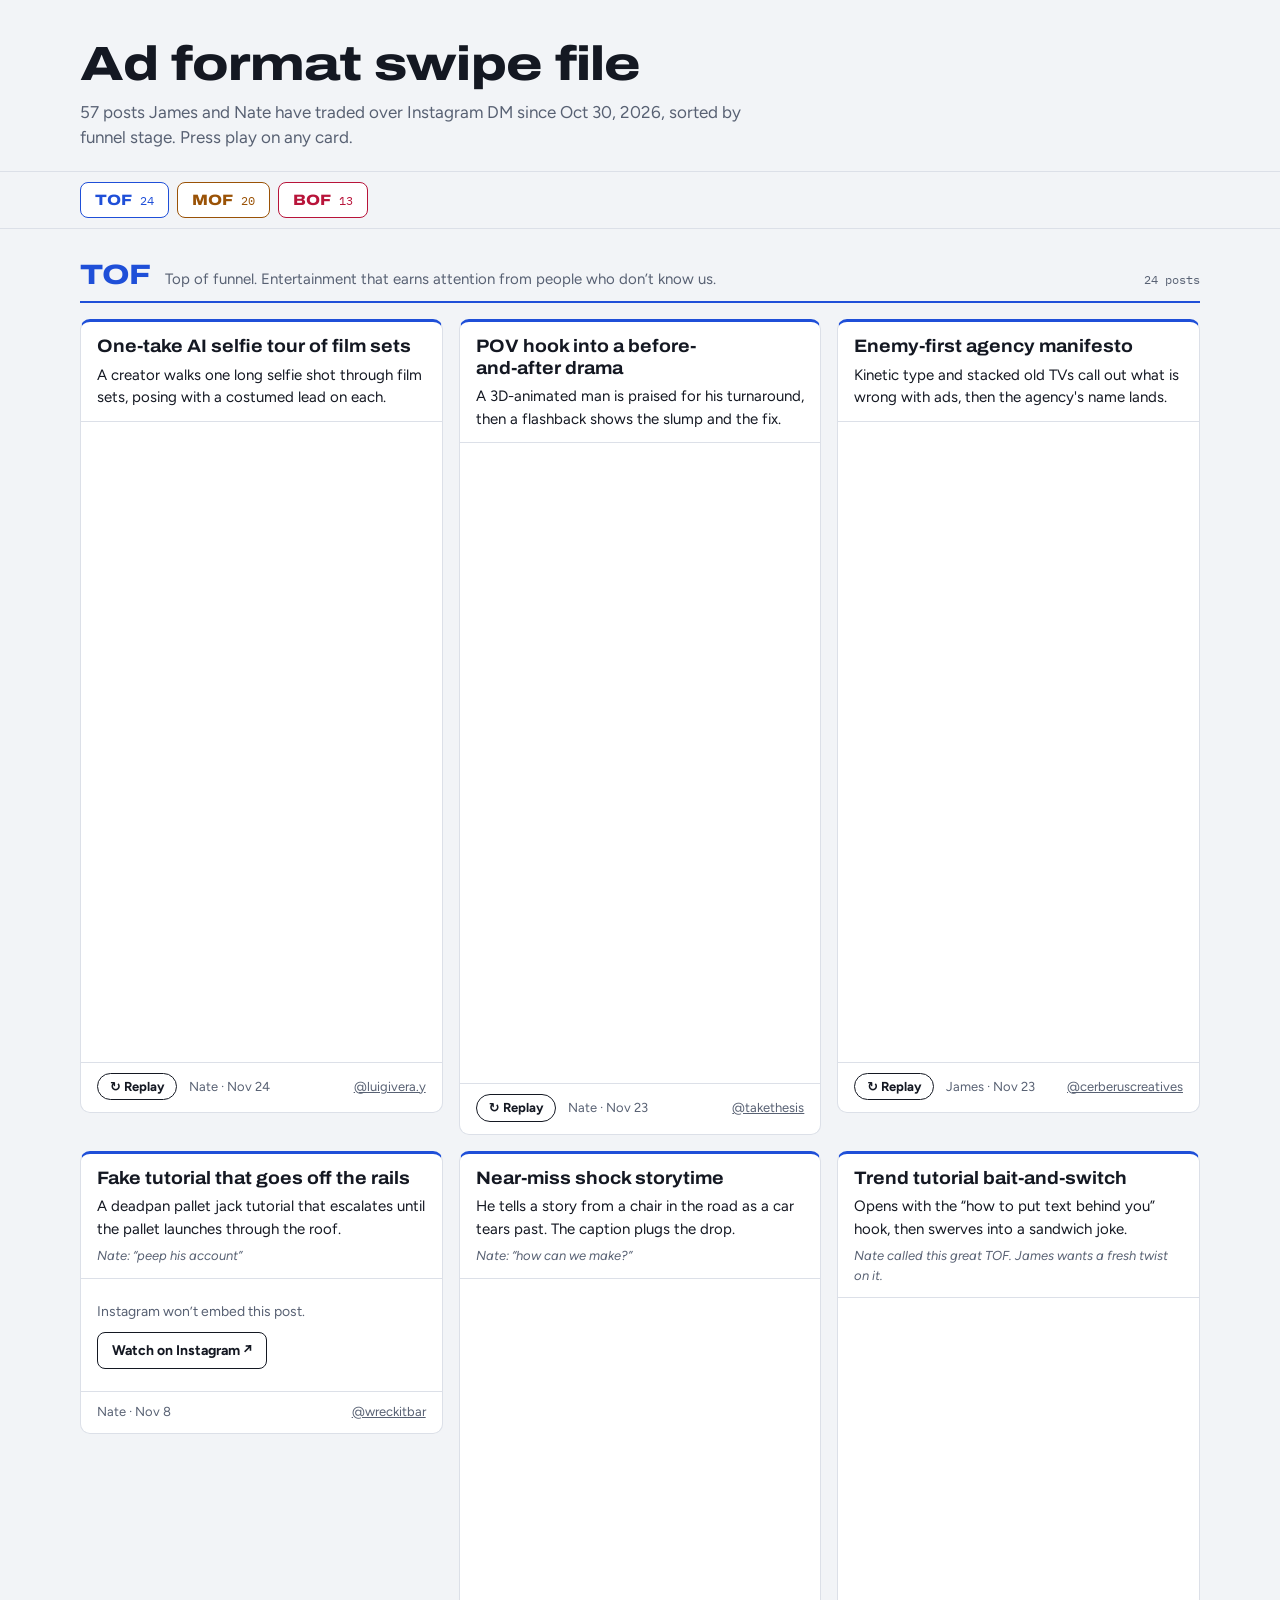
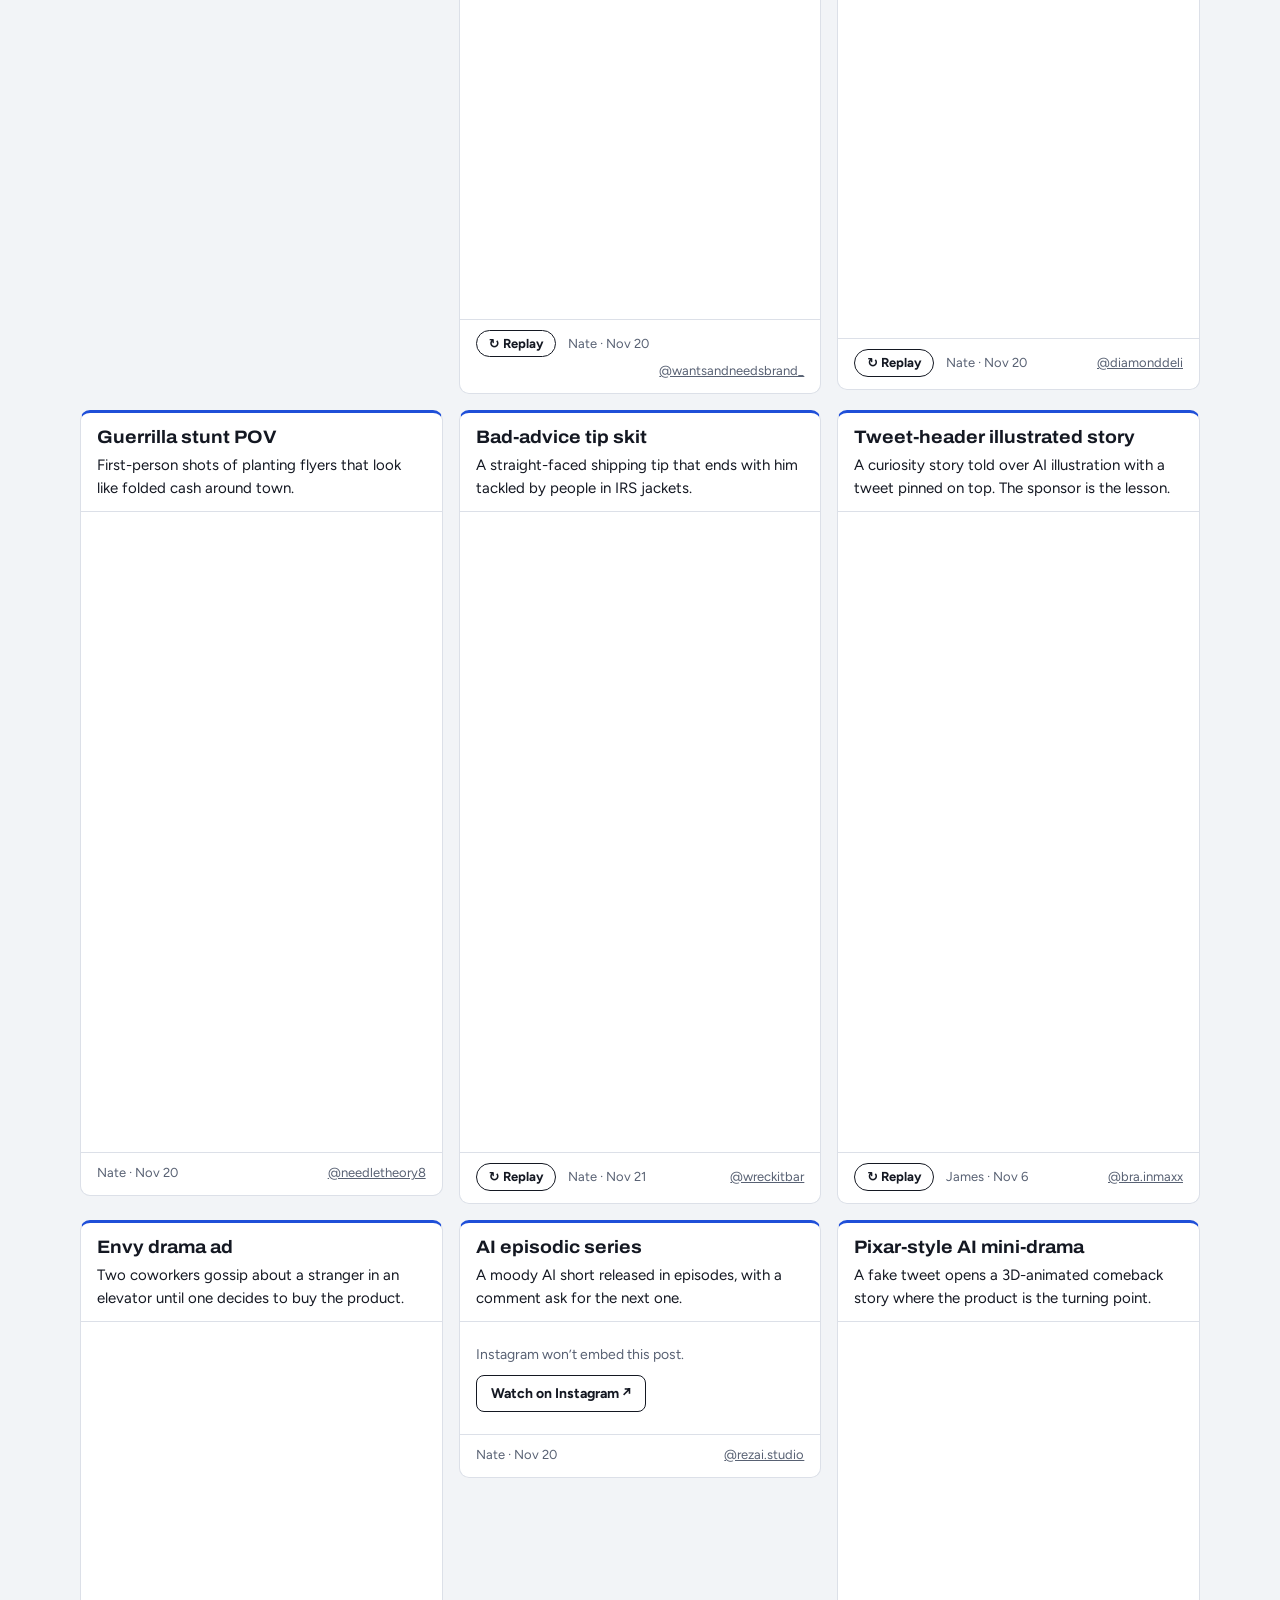
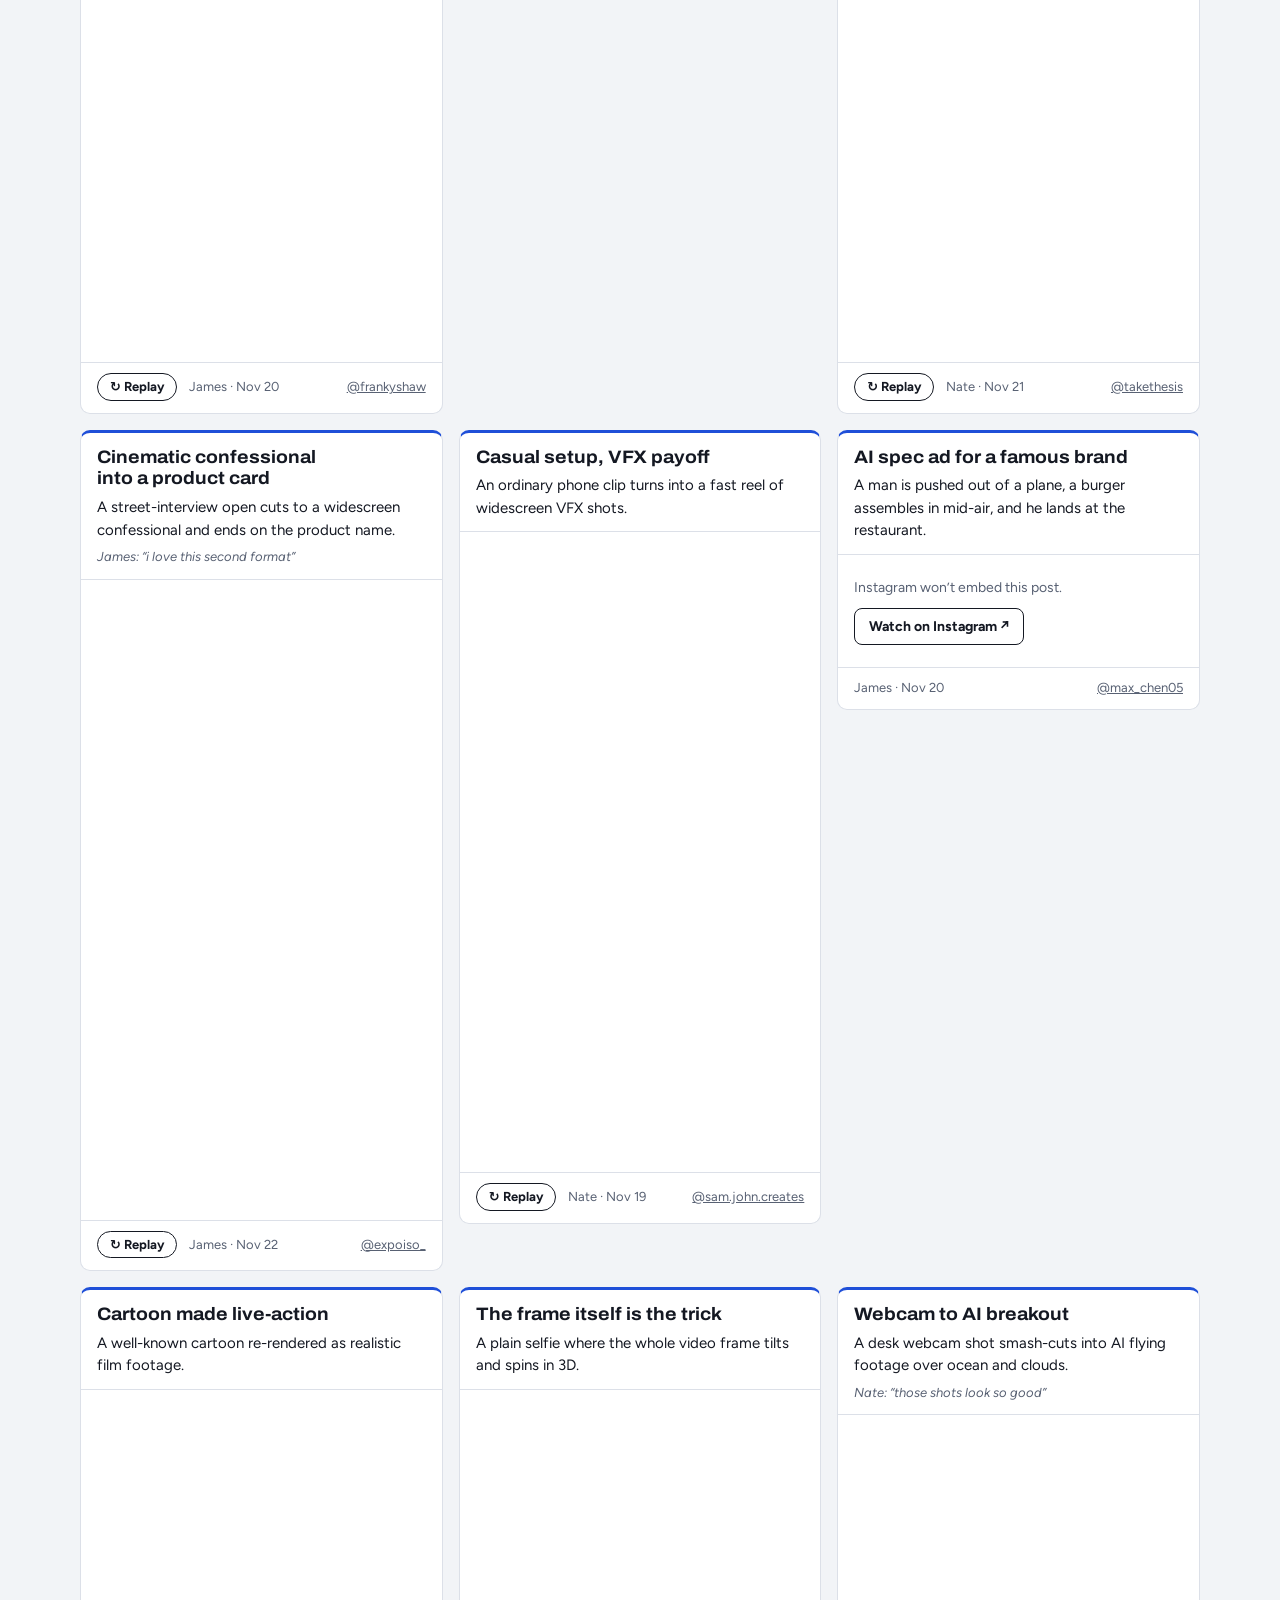
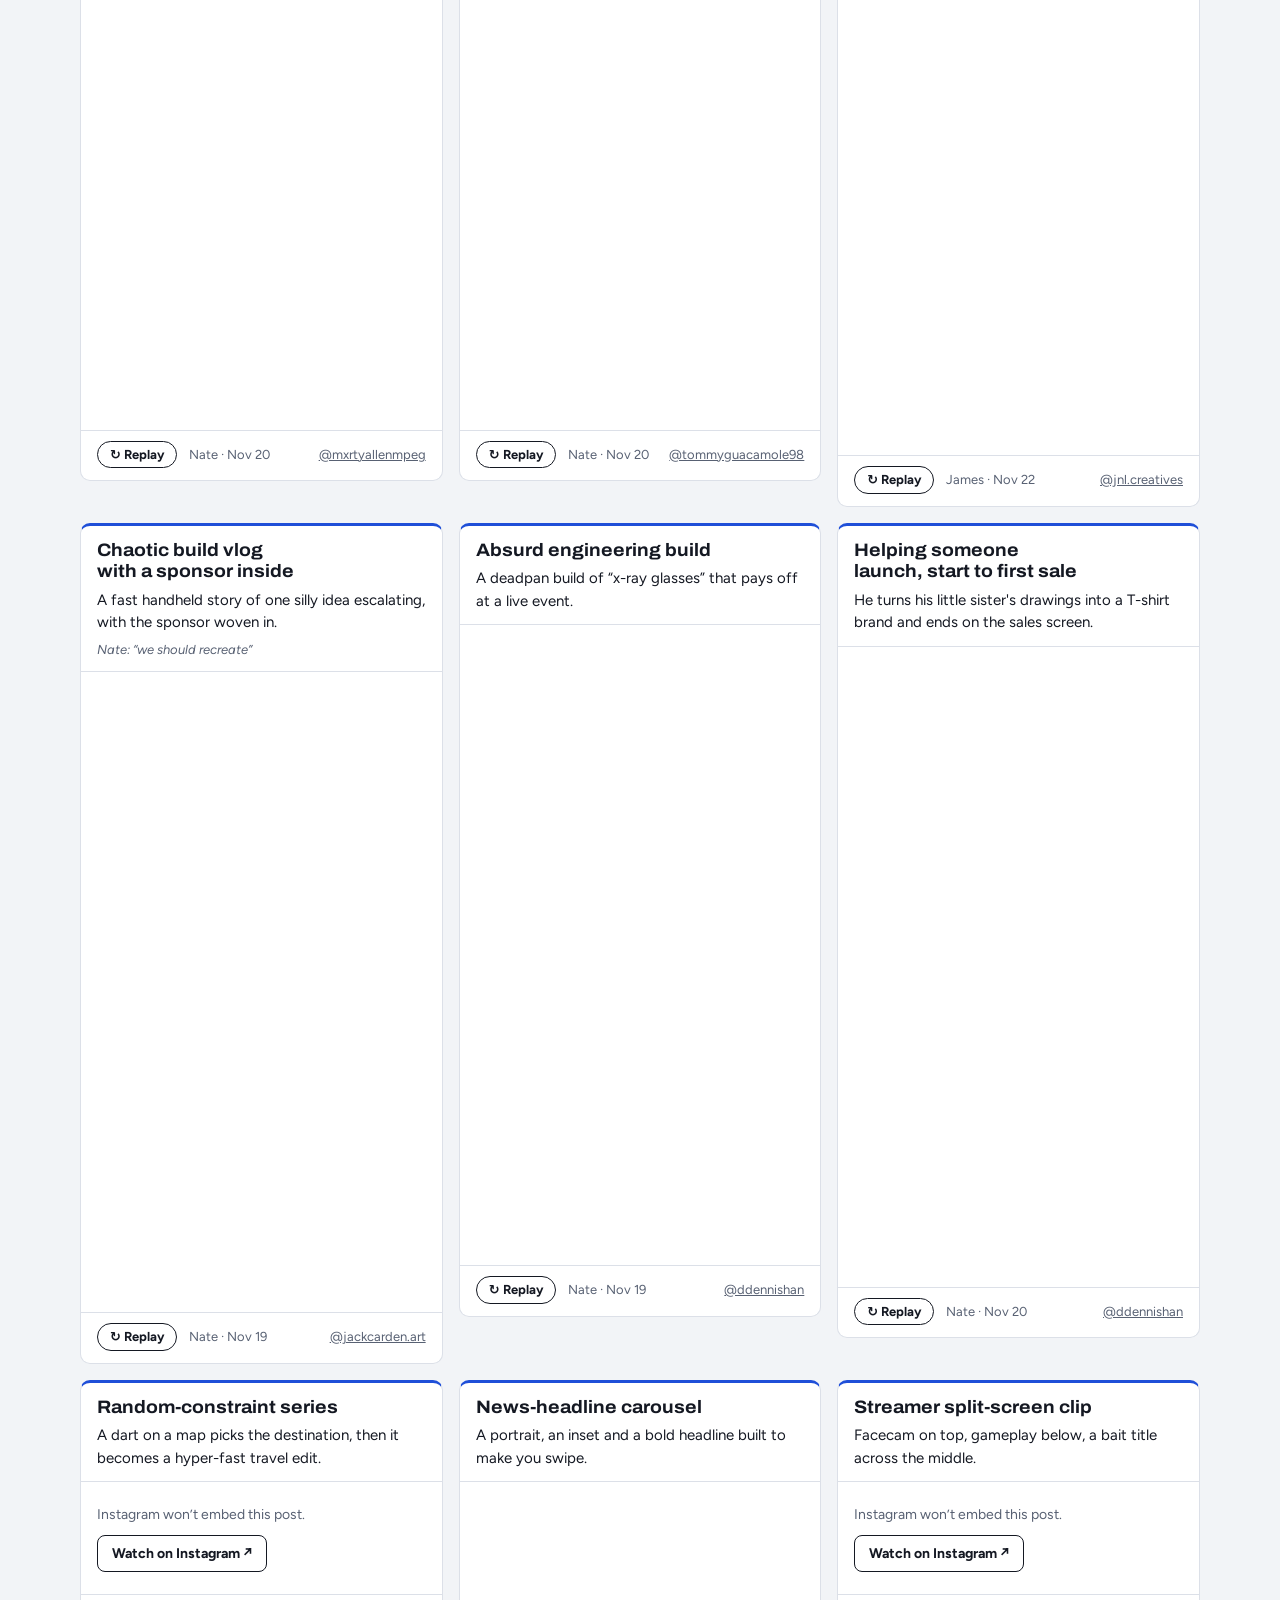
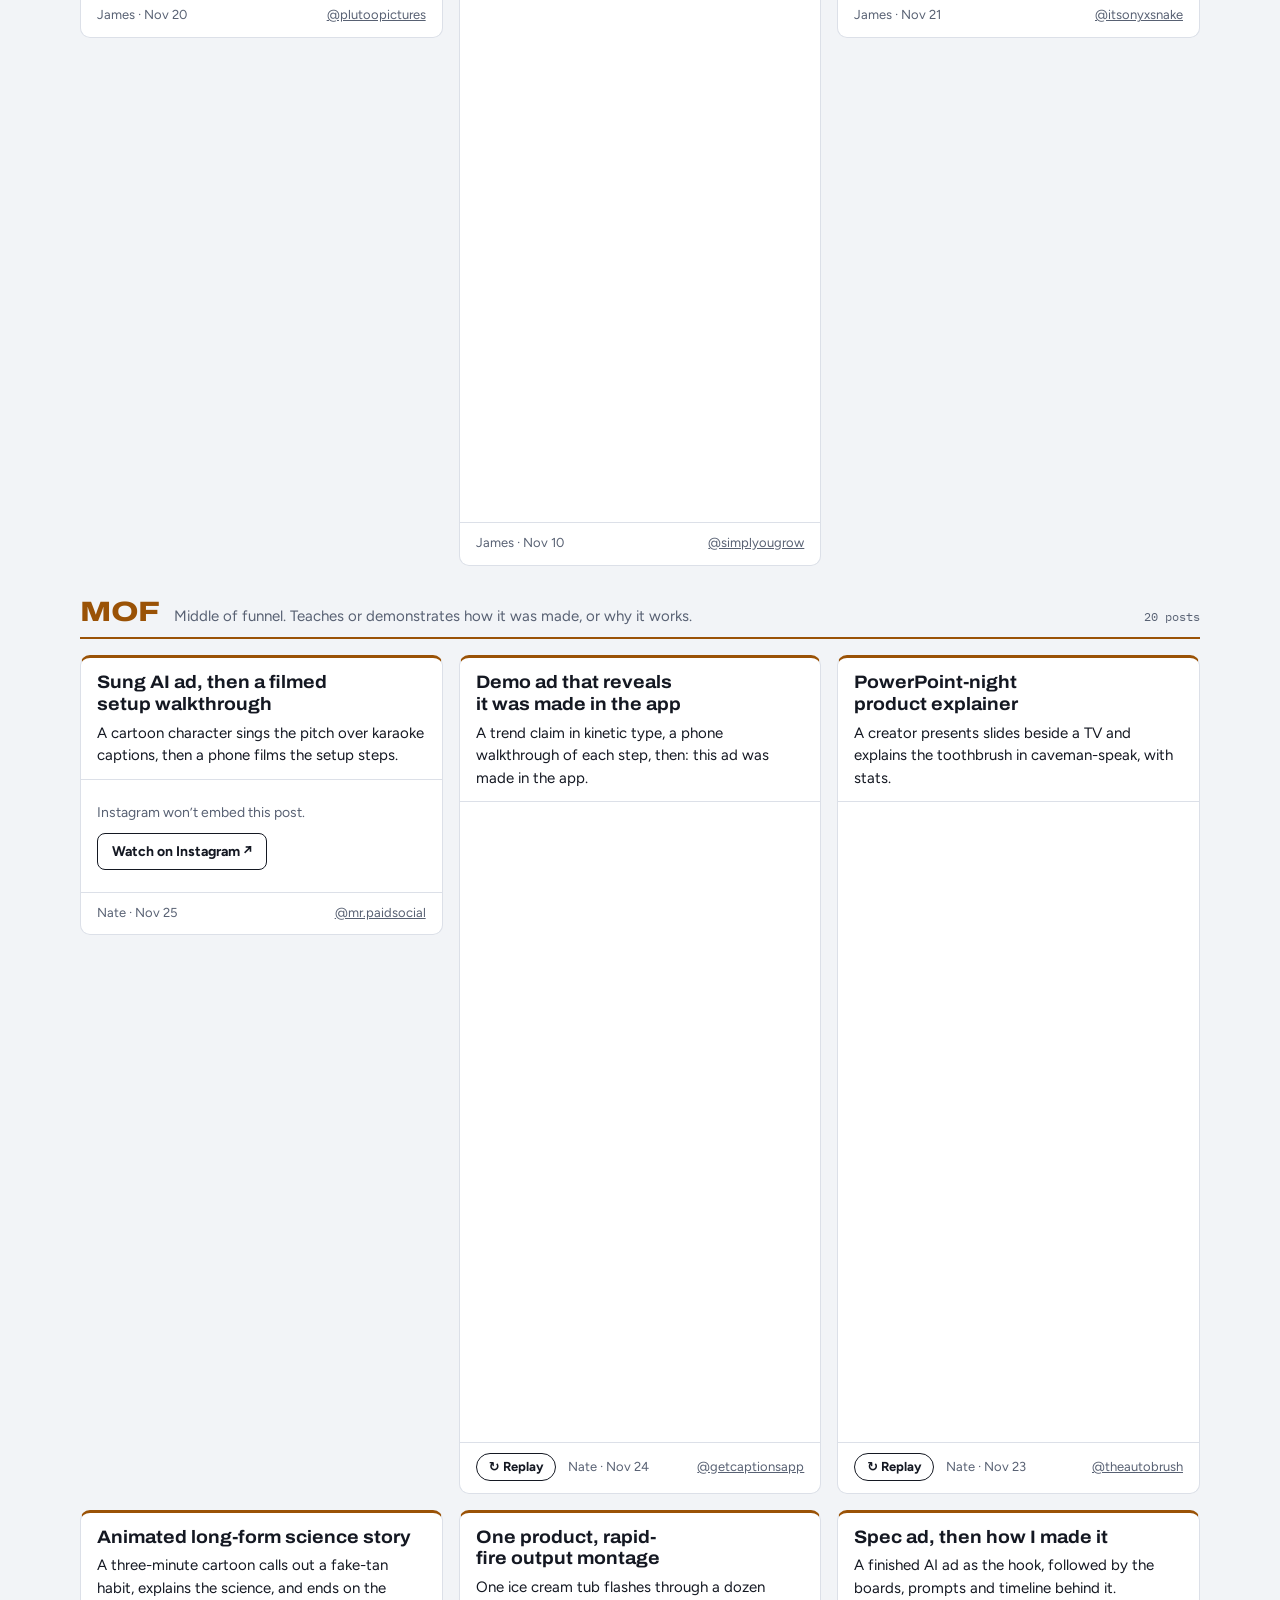
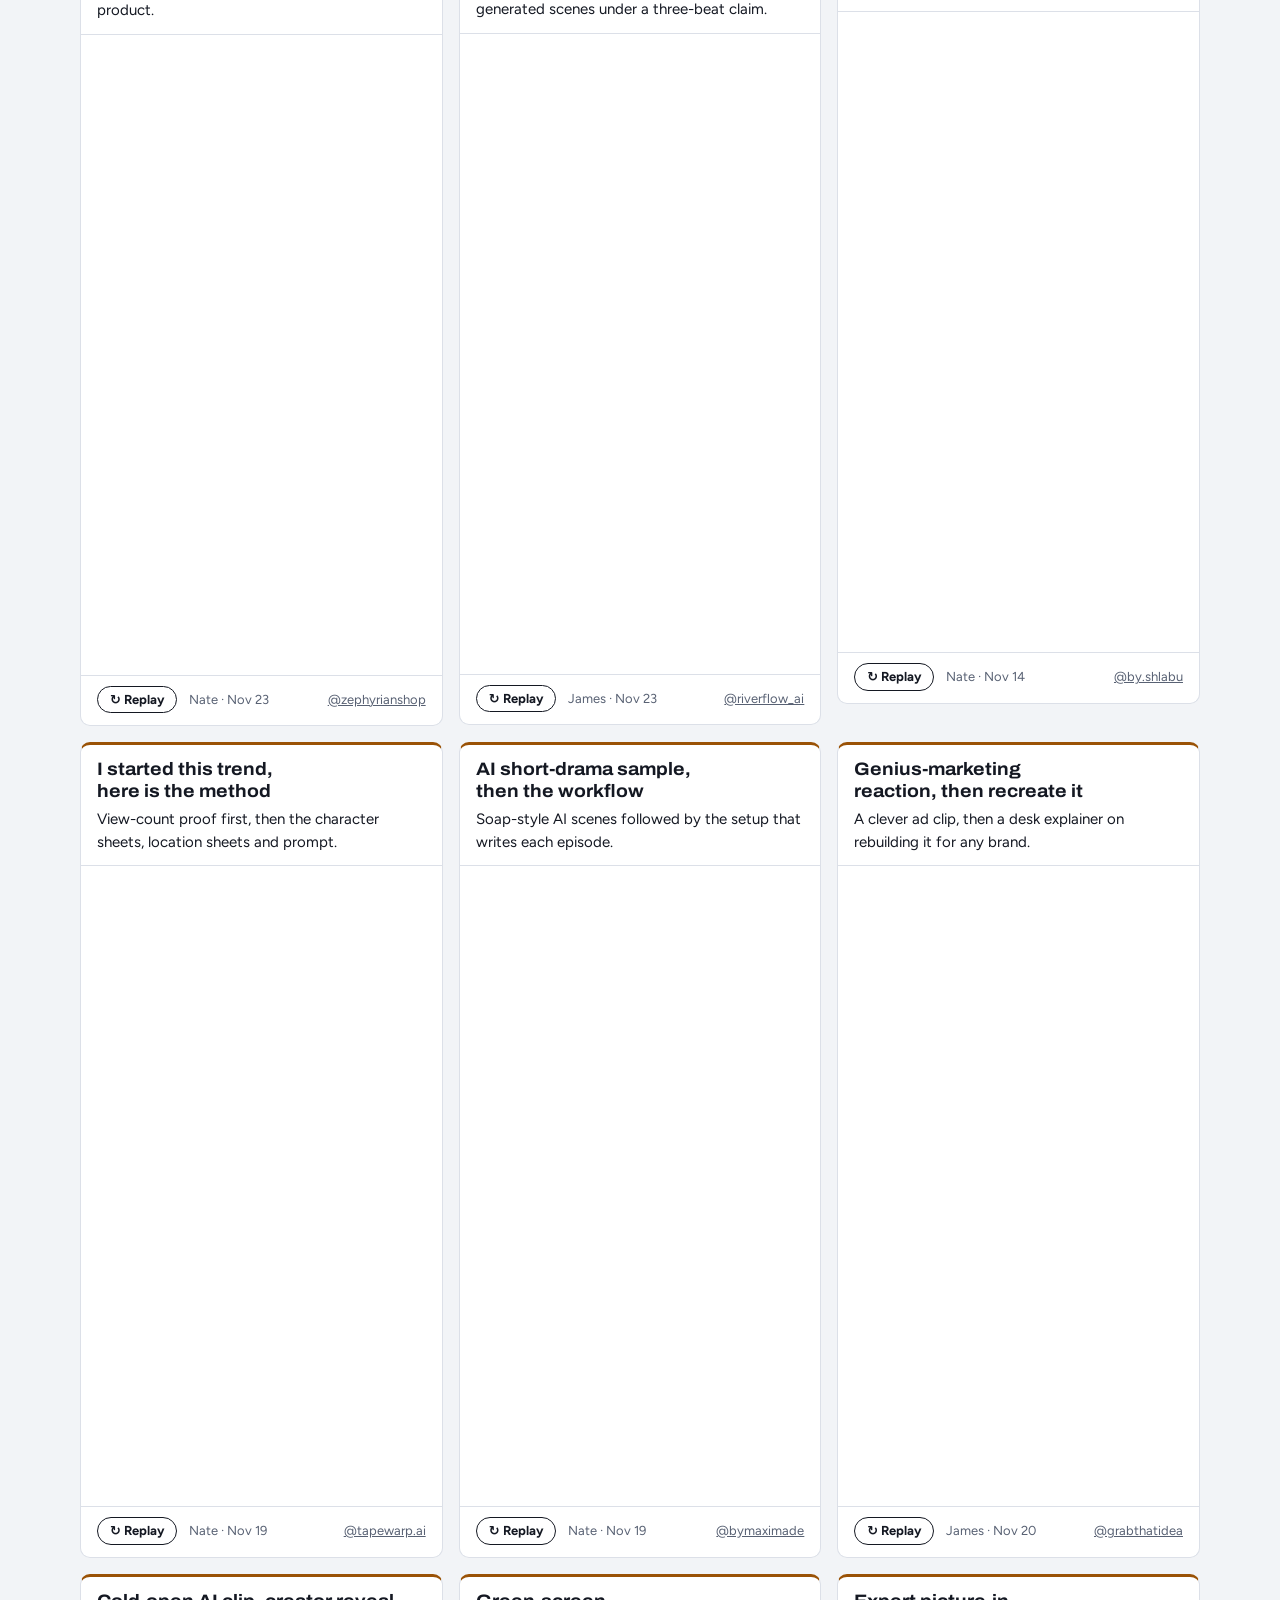
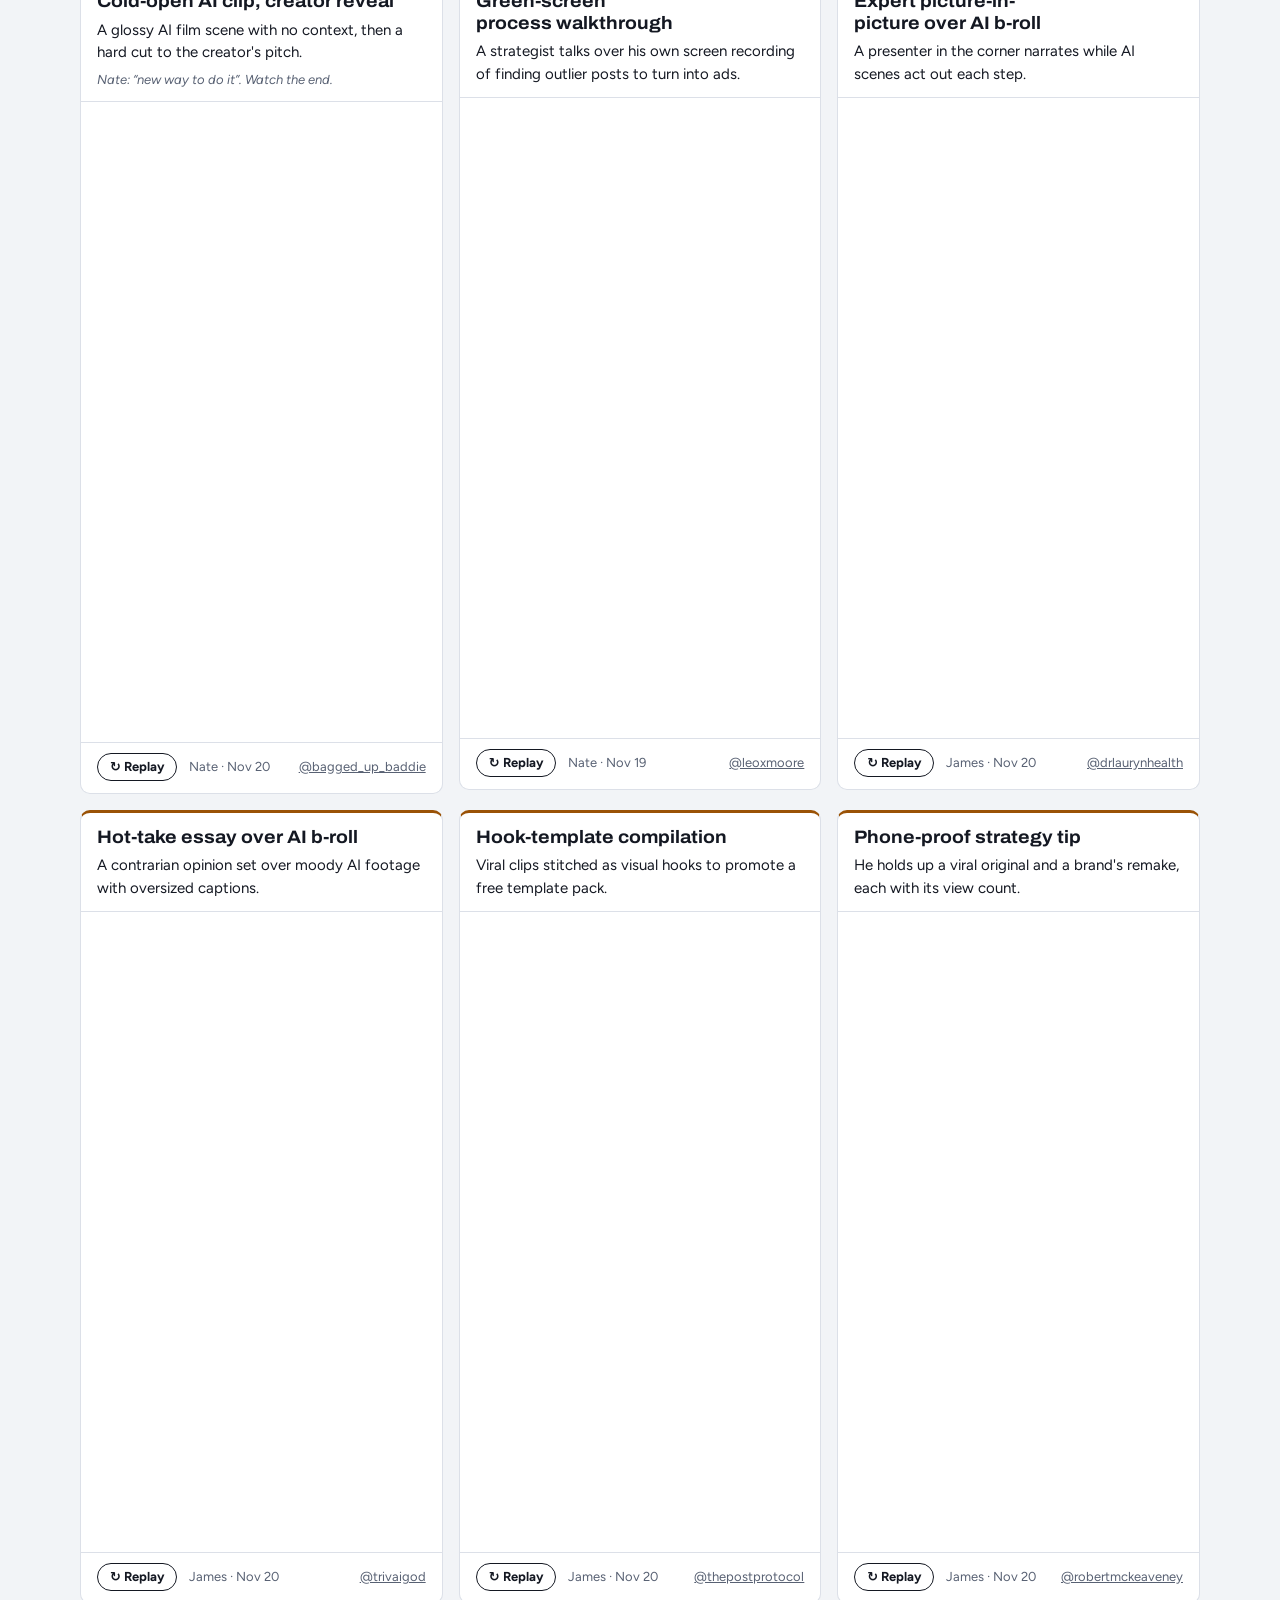
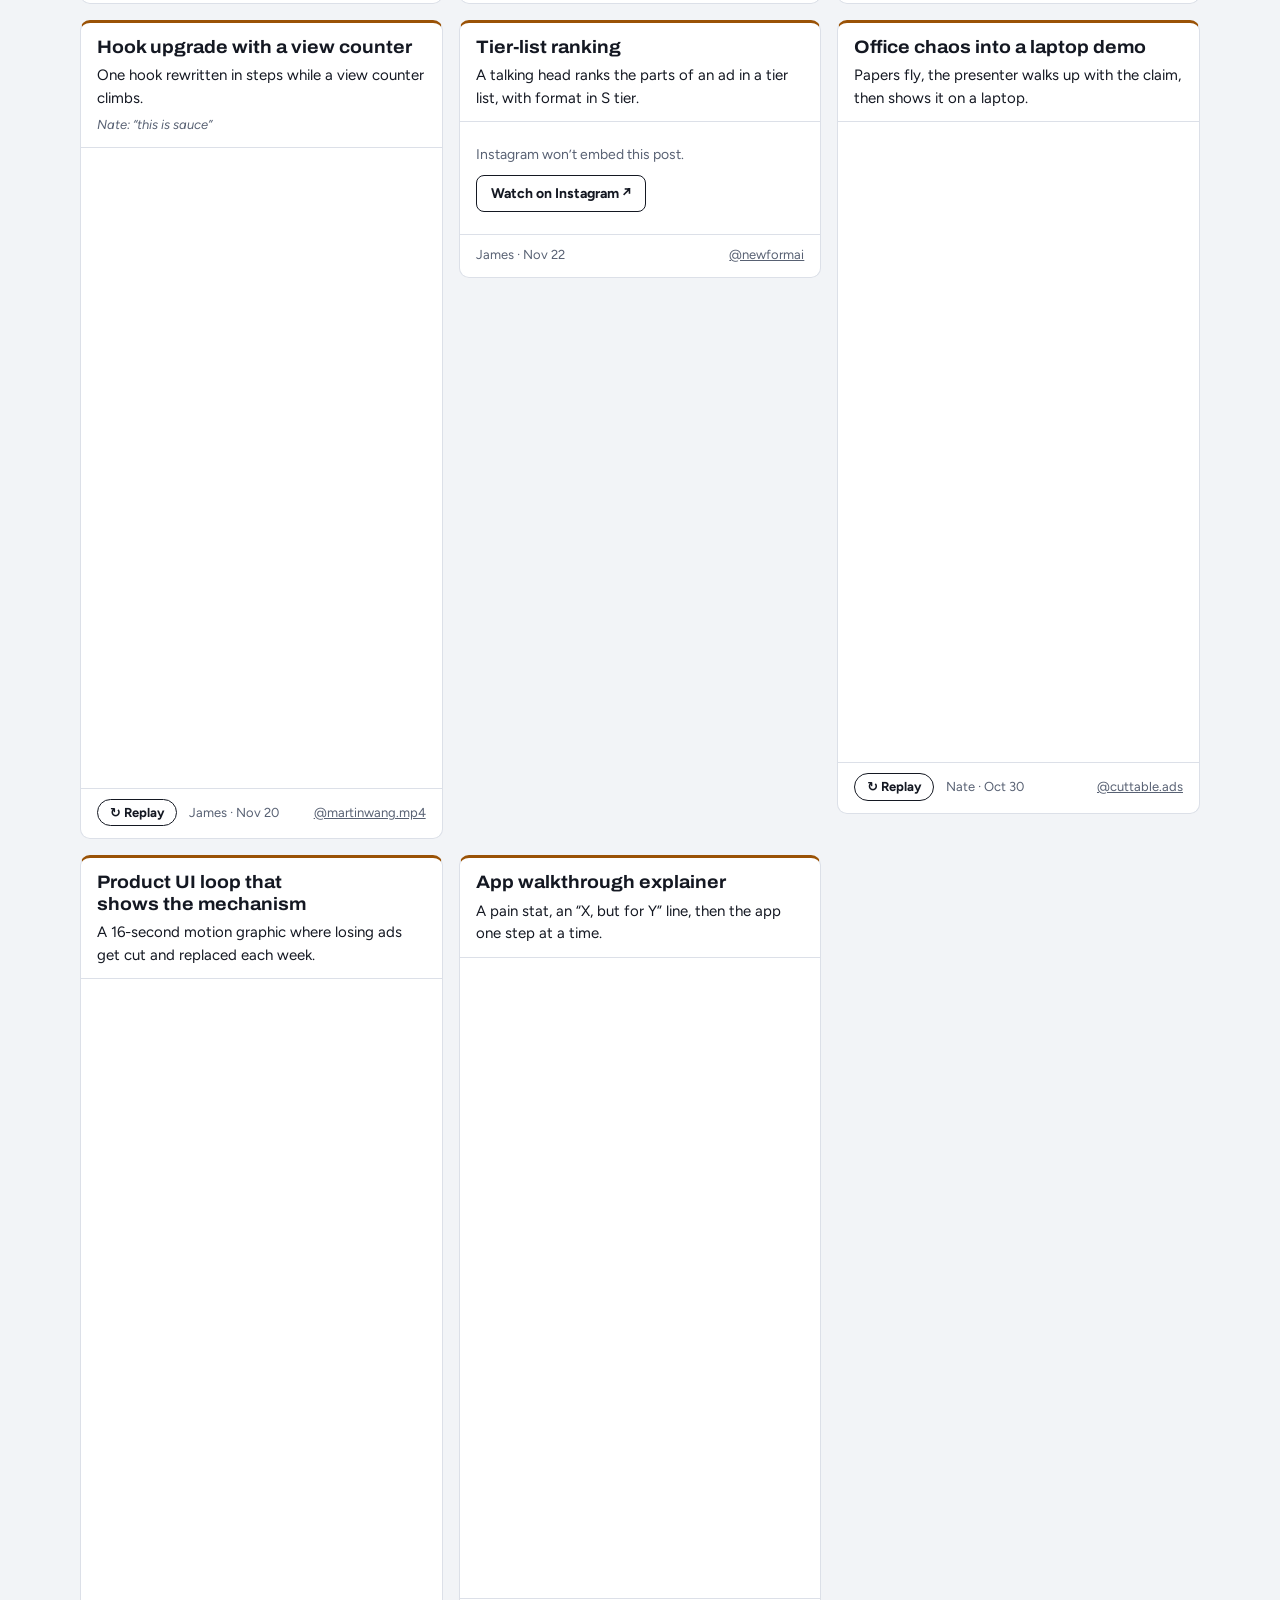
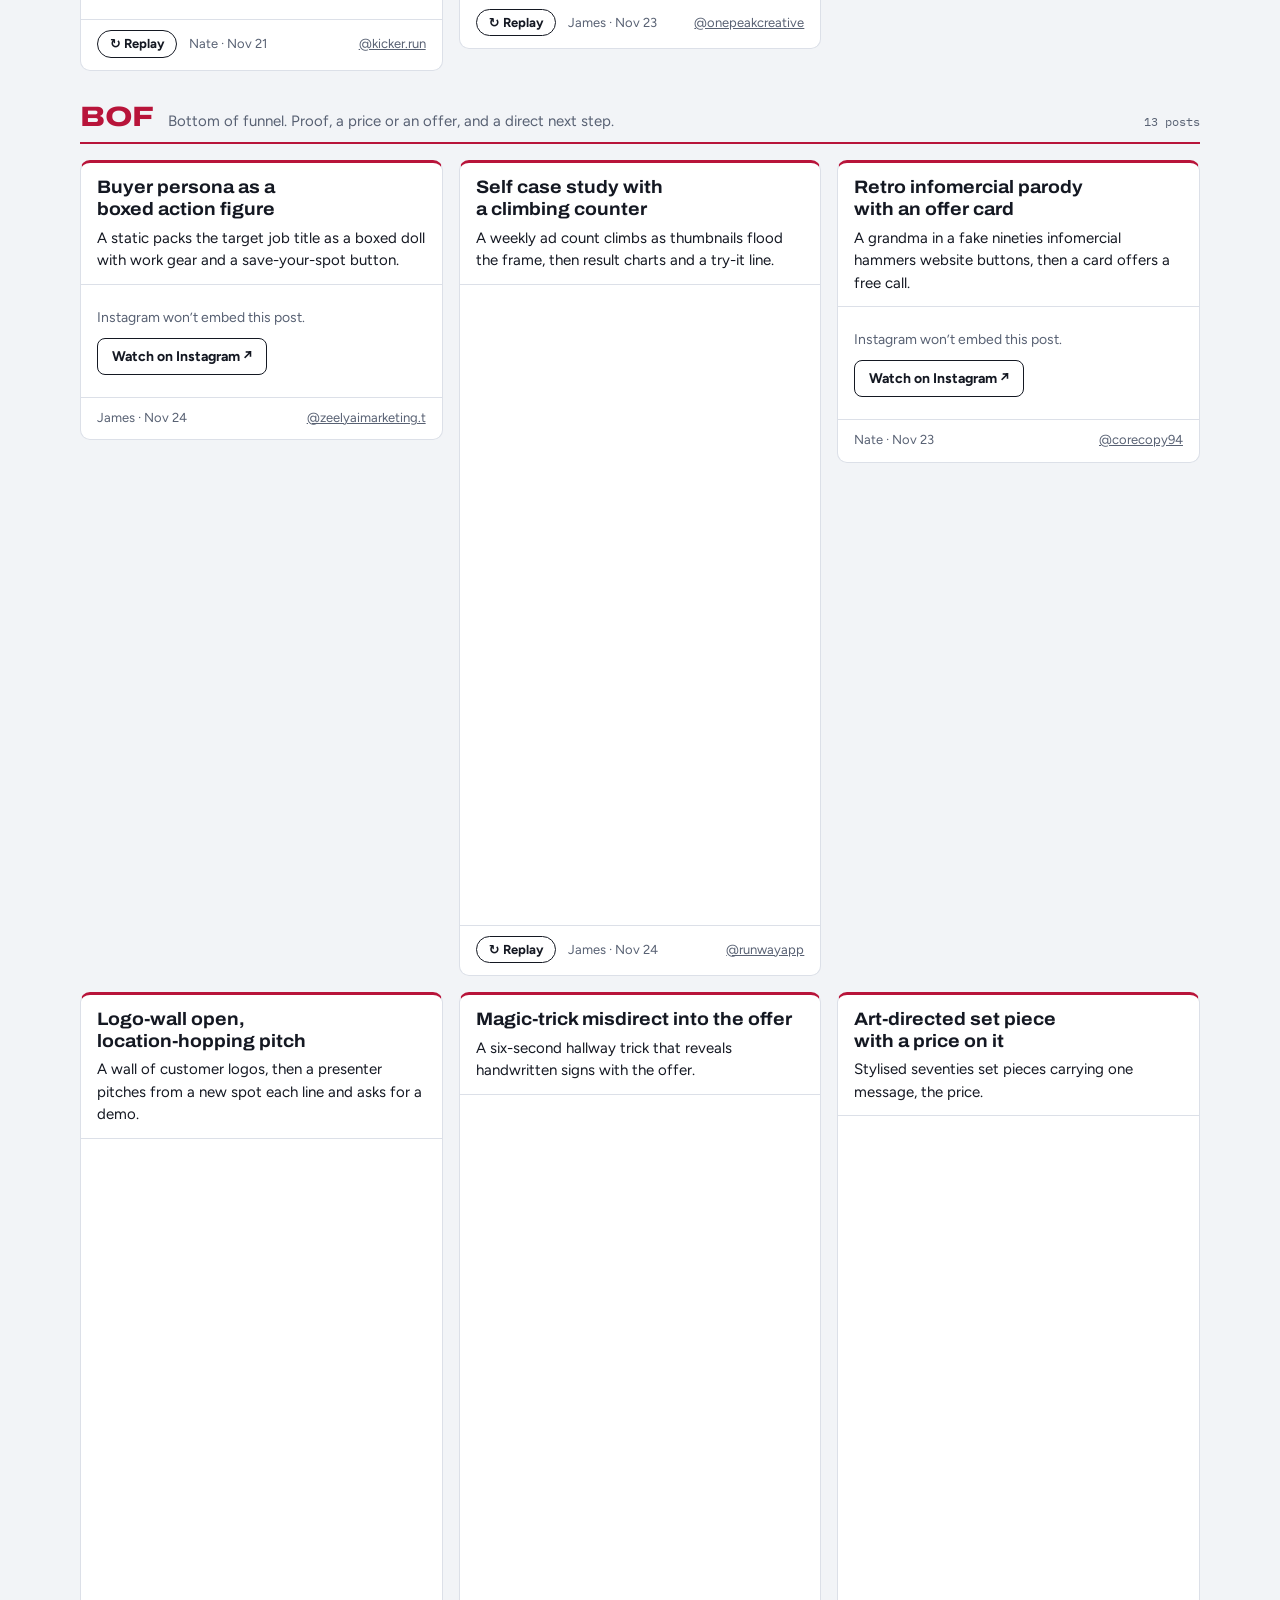
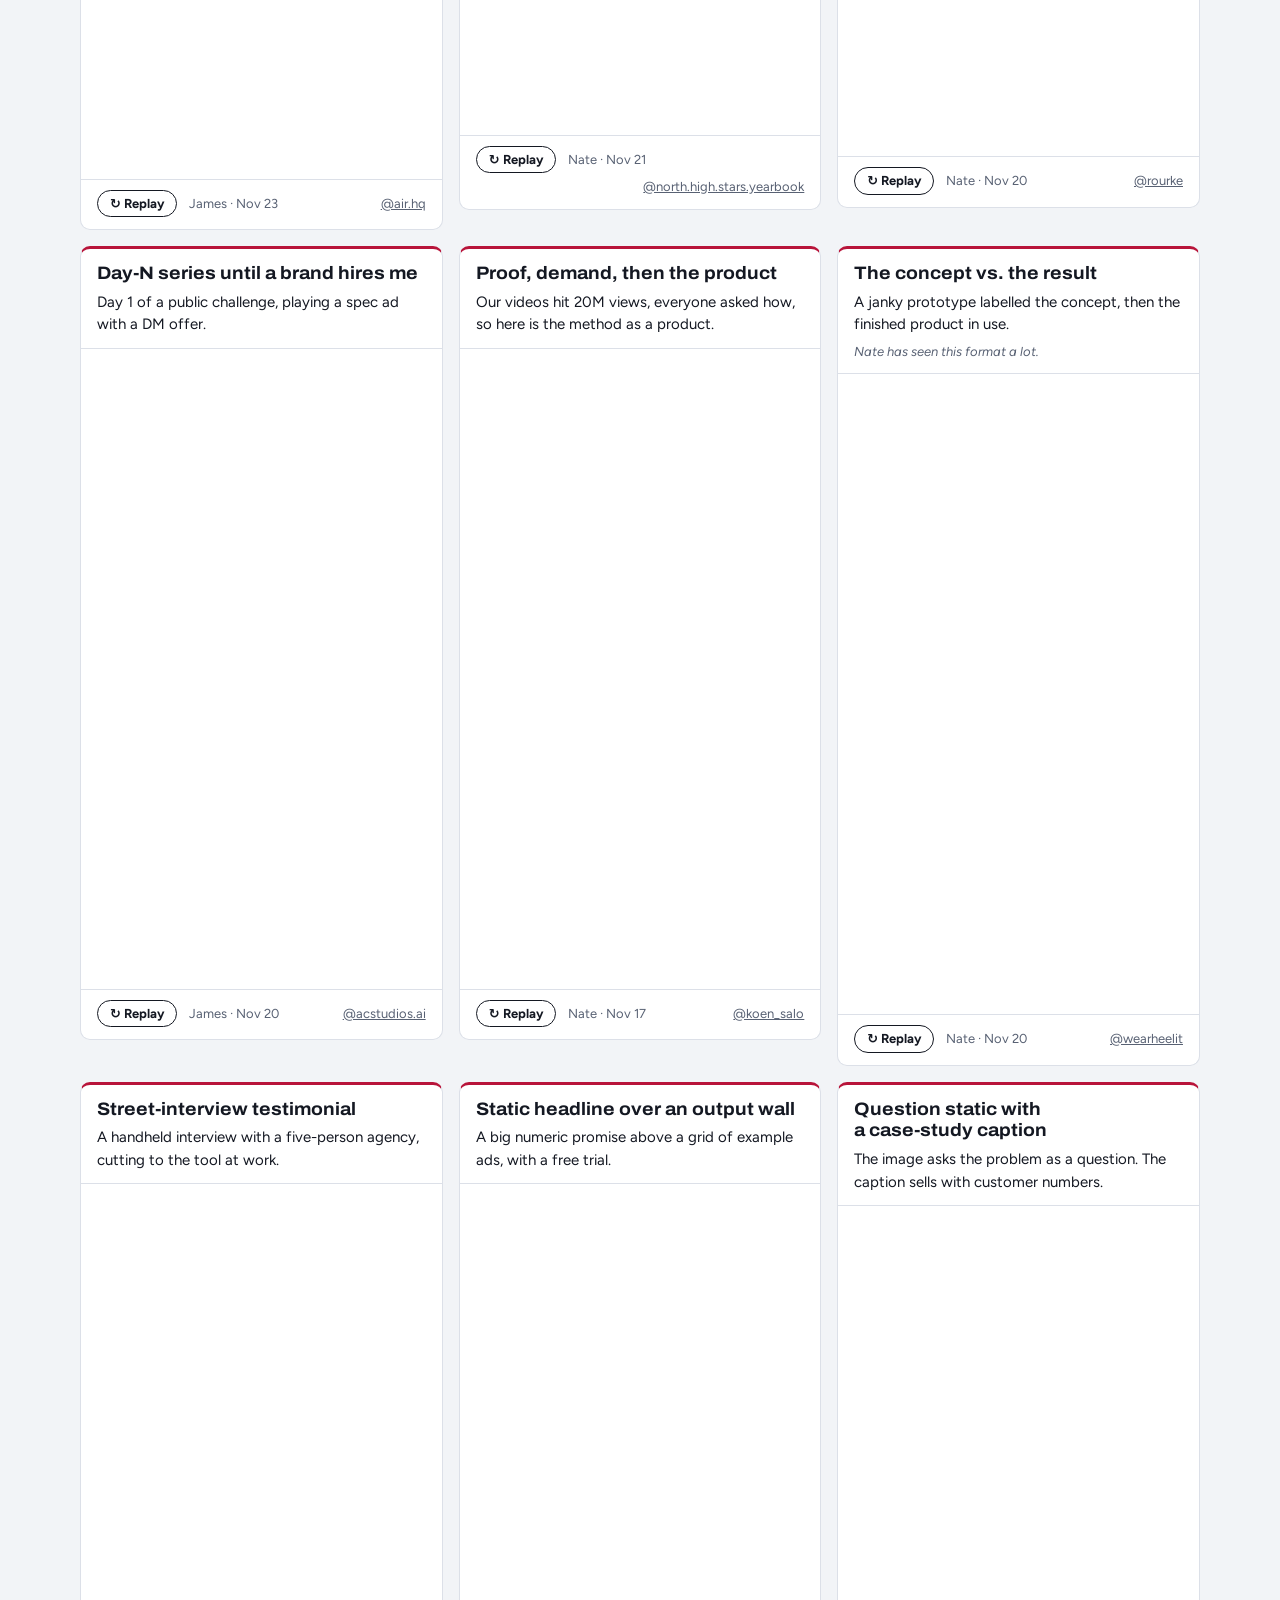
==== commit f1ea35c0: "Formats: add 3 new cards Co-Authored-By: Claude Fable 5.2 <noreply@anthropic.com> Claude-Session: ht" ====
--- a/public/formats/index.html
+++ b/public/formats/index.html
@@ -147,9 +147,9 @@
 
 <!-- Cards: one record per post, shown in this order within each stage. New posts go at the start of the array.
      The header and footer counts are computed from this data. -->
-<script id="data" type="application/json">[{"s":"mof","n":"Demo ad that reveals it was made in the app","d":"A trend claim in kinetic type, a phone walkthrough of each step, then: this ad was made in the app.","h":"getcaptionsapp","u":"/p/Df5bXasMAab/","by":"Nate","on":"Nov 24","e":"v"},{"s":"bof","n":"Self case study with a climbing counter","d":"A weekly ad count climbs as thumbnails flood the frame, then result charts and a try-it line.","h":"runwayapp","u":"/p/DfDAMlPgcBy/","by":"James","on":"Nov 24","e":"v"},{"s":"mof","n":"PowerPoint-night product explainer","d":"A creator presents slides beside a TV and explains the toothbrush in caveman-speak, with stats.","h":"theautobrush","u":"/p/DfSCNA0gORr/","by":"Nate","on":"Nov 23","e":"v"},{"s":"bof","n":"Retro infomercial parody with an offer card","d":"A grandma in a fake nineties infomercial hammers website buttons, then a card offers a free call.","h":"corecopy94","u":"/p/DfoR5irMQ25/","by":"Nate","on":"Nov 23","e":"x"},{"s":"tof","n":"POV hook into a before-and-after drama","d":"A 3D-animated man is praised for his turnaround, then a flashback shows the slump and the fix.","h":"takethesis","u":"/p/Df_Vm1KsH9Q/","by":"Nate","on":"Nov 23","e":"v"},{"s":"mof","n":"Animated long-form science story","d":"A three-minute cartoon calls out a fake-tan habit, explains the science, and ends on the product.","h":"zephyrianshop","u":"/p/DgADdWvMGfc/","by":"Nate","on":"Nov 23","e":"v"},{"s":"bof","n":"Logo-wall open, location-hopping pitch","d":"A wall of customer logos, then a presenter pitches from a new spot each line and asks for a demo.","h":"air.hq","u":"/p/DbKSoGJAjhr/","by":"James","on":"Nov 23","e":"v"},{"s":"mof","n":"One product, rapid-fire output montage","d":"One ice cream tub flashes through a dozen generated scenes under a three-beat claim.","h":"riverflow_ai","u":"/p/DecO_7mA35O/","by":"James","on":"Nov 23","e":"v"},{"s":"tof","n":"Enemy-first agency manifesto","d":"Kinetic type and stacked old TVs call out what is wrong with ads, then the agency's name lands.","h":"cerberuscreatives","u":"/p/DfaJ080gz0v/","by":"James","on":"Nov 23","e":"v"},{"s":"tof","n":"Fake tutorial that goes off the rails","d":"A deadpan pallet jack tutorial that escalates until the pallet launches through the roof.","h":"wreckitbar","u":"/reel/Dfe0l4mBnbK/","by":"Nate","on":"Nov 8","e":"x","t":"Nate: “peep his account”"},{"s":"tof","n":"Near-miss shock storytime","d":"He tells a story from a chair in the road as a car tears past. The caption plugs the drop.","h":"wantsandneedsbrand_","u":"/reel/DdC8RL-B4hZ/","by":"Nate","on":"Nov 20","e":"v","t":"Nate: “how can we make?”"},{"s":"tof","n":"Trend tutorial bait-and-switch","d":"Opens with the “how to put text behind you” hook, then swerves into a sandwich joke.","h":"diamonddeli","u":"/reel/DeehbZ-RkL8/","by":"Nate","on":"Nov 20","e":"v","t":"Nate called this great TOF. James wants a fresh twist on it."},{"s":"tof","n":"Guerrilla stunt POV","d":"First-person shots of planting flyers that look like folded cash around town.","h":"needletheory8","u":"/reel/DagW_YKPjac/","by":"Nate","on":"Nov 20","e":"w"},{"s":"tof","n":"Bad-advice tip skit","d":"A straight-faced shipping tip that ends with him tackled by people in IRS jackets.","h":"wreckitbar","u":"/reel/DfcjseLS7gq/","by":"Nate","on":"Nov 21","e":"v"},{"s":"tof","n":"Tweet-header illustrated story","d":"A curiosity story told over AI illustration with a tweet pinned on top. The sponsor is the lesson.","h":"bra.inmaxx","u":"/p/De1KHa2gFvG/","by":"James","on":"Nov 6","e":"v"},{"s":"tof","n":"Envy drama ad","d":"Two coworkers gossip about a stranger in an elevator until one decides to buy the product.","h":"frankyshaw","u":"/reel/DeU9pM7xy1E/","by":"James","on":"Nov 20","e":"v"},{"s":"tof","n":"AI episodic series","d":"A moody AI short released in episodes, with a comment ask for the next one.","h":"rezai.studio","u":"/reel/Df9p5sCxV2Z/","by":"Nate","on":"Nov 20","e":"x"},{"s":"tof","n":"Pixar-style AI mini-drama","d":"A fake tweet opens a 3D-animated comeback story where the product is the turning point.","h":"takethesis","u":"/p/Df7majcMQTp/","by":"Nate","on":"Nov 21","e":"v"},{"s":"tof","n":"Cinematic confessional into a product card","d":"A street-interview open cuts to a widescreen confessional and ends on the product name.","h":"expoiso_","u":"/reel/Dc02c0CJ-4b/","by":"James","on":"Nov 22","e":"v","t":"James: “i love this second format”"},{"s":"tof","n":"Casual setup, VFX payoff","d":"An ordinary phone clip turns into a fast reel of widescreen VFX shots.","h":"sam.john.creates","u":"/reel/DdeLszSq2uD/","by":"Nate","on":"Nov 19","e":"v"},{"s":"tof","n":"AI spec ad for a famous brand","d":"A man is pushed out of a plane, a burger assembles in mid-air, and he lands at the restaurant.","h":"max_chen05","u":"/reel/DcESBP2Oejh/","by":"James","on":"Nov 20","e":"x"},{"s":"tof","n":"Cartoon made live-action","d":"A well-known cartoon re-rendered as realistic film footage.","h":"mxrtyallenmpeg","u":"/reel/DfZ6bOrB2yD/","by":"Nate","on":"Nov 20","e":"v"},{"s":"tof","n":"The frame itself is the trick","d":"A plain selfie where the whole video frame tilts and spins in 3D.","h":"tommyguacamole98","u":"/reel/DfoXUwQooT3/","by":"Nate","on":"Nov 20","e":"v"},{"s":"tof","n":"Webcam to AI breakout","d":"A desk webcam shot smash-cuts into AI flying footage over ocean and clouds.","h":"jnl.creatives","u":"/reel/Dfeodx6KRQM/","by":"James","on":"Nov 22","e":"v","t":"Nate: “those shots look so good”"},{"s":"tof","n":"Chaotic build vlog with a sponsor inside","d":"A fast handheld story of one silly idea escalating, with the sponsor woven in.","h":"jackcarden.art","u":"/reel/DdhIJoittdS/","by":"Nate","on":"Nov 19","e":"v","t":"Nate: “we should recreate”"},{"s":"tof","n":"Absurd engineering build","d":"A deadpan build of “x-ray glasses” that pays off at a live event.","h":"ddennishan","u":"/reel/Df5KonoOV0M/","by":"Nate","on":"Nov 19","e":"v"},{"s":"tof","n":"Helping someone launch, start to first sale","d":"He turns his little sister's drawings into a T-shirt brand and ends on the sales screen.","h":"ddennishan","u":"/reel/De6rtpvOi05/","by":"Nate","on":"Nov 20","e":"v"},{"s":"tof","n":"Random-constraint series","d":"A dart on a map picks the destination, then it becomes a hyper-fast travel edit.","h":"plutoopictures","u":"/reel/Dfr7Cr7TnUe/","by":"James","on":"Nov 20","e":"x"},{"s":"tof","n":"News-headline carousel","d":"A portrait, an inset and a bold headline built to make you swipe.","h":"simplyougrow","u":"/p/DfRIqeomQES/","by":"James","on":"Nov 10","e":"i"},{"s":"tof","n":"Streamer split-screen clip","d":"Facecam on top, gameplay below, a bait title across the middle.","h":"itsonyxsnake","u":"/reel/Dej5AkjxcHN/","by":"James","on":"Nov 21","e":"x"},{"s":"mof","n":"Spec ad, then how I made it","d":"A finished AI ad as the hook, followed by the boards, prompts and timeline behind it.","h":"by.shlabu","u":"/reel/DfvBBfbt936/","by":"Nate","on":"Nov 14","e":"v"},{"s":"mof","n":"I started this trend, here is the method","d":"View-count proof first, then the character sheets, location sheets and prompt.","h":"tapewarp.ai","u":"/reel/DfaJOoUN0SK/","by":"Nate","on":"Nov 19","e":"v"},{"s":"mof","n":"AI short-drama sample, then the workflow","d":"Soap-style AI scenes followed by the setup that writes each episode.","h":"bymaximade","u":"/reel/DfsceikqH4q/","by":"Nate","on":"Nov 19","e":"v"},{"s":"mof","n":"Genius-marketing reaction, then recreate it","d":"A clever ad clip, then a desk explainer on rebuilding it for any brand.","h":"grabthatidea","u":"/reel/DfPfsnFOTEo/","by":"James","on":"Nov 20","e":"v"},{"s":"mof","n":"Cold-open AI clip, creator reveal","d":"A glossy AI film scene with no context, then a hard cut to the creator's pitch.","h":"bagged_up_baddie","u":"/reel/DfvNLNHSony/","by":"Nate","on":"Nov 20","e":"v","t":"Nate: “new way to do it”. Watch the end."},{"s":"mof","n":"Green-screen process walkthrough","d":"A strategist talks over his own screen recording of finding outlier posts to turn into ads.","h":"leoxmoore","u":"/reel/Df6s-r3T0pi/","by":"Nate","on":"Nov 19","e":"v"},{"s":"mof","n":"Expert picture-in-picture over AI b-roll","d":"A presenter in the corner narrates while AI scenes act out each step.","h":"drlaurynhealth","u":"/reel/Dctd5qCiGFe/","by":"James","on":"Nov 20","e":"v"},{"s":"mof","n":"Hot-take essay over AI b-roll","d":"A contrarian opinion set over moody AI footage with oversized captions.","h":"trivaigod","u":"/reel/DYcNM1eOXjN/","by":"James","on":"Nov 20","e":"v"},{"s":"mof","n":"Hook-template compilation","d":"Viral clips stitched as visual hooks to promote a free template pack.","h":"thepostprotocol","u":"/reel/DdN-rujgYld/","by":"James","on":"Nov 20","e":"v"},{"s":"mof","n":"Phone-proof strategy tip","d":"He holds up a viral original and a brand's remake, each with its view count.","h":"robertmckeaveney","u":"/reel/DeDfWp_zslJ/","by":"James","on":"Nov 20","e":"v"},{"s":"mof","n":"Hook upgrade with a view counter","d":"One hook rewritten in steps while a view counter climbs.","h":"martinwang.mp4","u":"/reel/Dczr8MGgHeo/","by":"James","on":"Nov 20","e":"v","t":"Nate: “this is sauce”"},{"s":"mof","n":"Tier-list ranking","d":"A talking head ranks the parts of an ad in a tier list, with format in S tier.","h":"newformai","u":"/p/Df9FR3hgt4X/","by":"James","on":"Nov 22","e":"x"},{"s":"mof","n":"Office chaos into a laptop demo","d":"Papers fly, the presenter walks up with the claim, then shows it on a laptop.","h":"cuttable.ads","u":"/p/De0BCdWAmfR/","by":"Nate","on":"Oct 30","e":"v"},{"s":"mof","n":"Product UI loop that shows the mechanism","d":"A 16-second motion graphic where losing ads get cut and replaced each week.","h":"kicker.run","u":"/p/DfUWgHFA2yY/","by":"Nate","on":"Nov 21","e":"v"},{"s":"mof","n":"App walkthrough explainer","d":"A pain stat, an “X, but for Y” line, then the app one step at a time.","h":"onepeakcreative","u":"/p/Df6FpMRANpB/","by":"James","on":"Nov 23","e":"v"},{"s":"bof","n":"Magic-trick misdirect into the offer","d":"A six-second hallway trick that reveals handwritten signs with the offer.","h":"north.high.stars.yearbook","u":"/reel/DeNtpdzxn_0/","by":"Nate","on":"Nov 21","e":"v"},{"s":"bof","n":"Art-directed set piece with a price on it","d":"Stylised seventies set pieces carrying one message, the price.","h":"rourke","u":"/reel/Dfhr1AEKCcs/","by":"Nate","on":"Nov 20","e":"v"},{"s":"bof","n":"Day-N series until a brand hires me","d":"Day 1 of a public challenge, playing a spec ad with a DM offer.","h":"acstudios.ai","u":"/reel/Df8RG3ggIiA/","by":"James","on":"Nov 20","e":"v"},{"s":"bof","n":"Proof, demand, then the product","d":"Our videos hit 20M views, everyone asked how, so here is the method as a product.","h":"koen_salo","u":"/p/DfmPwd9gbA1/","by":"Nate","on":"Nov 17","e":"v"},{"s":"bof","n":"The concept vs. the result","d":"A janky prototype labelled the concept, then the finished product in use.","h":"wearheelit","u":"/reel/DfVqgPaxd7N/","by":"Nate","on":"Nov 20","e":"v","t":"Nate has seen this format a lot."},{"s":"bof","n":"Street-interview testimonial","d":"A handheld interview with a five-person agency, cutting to the tool at work.","h":"meet.viktor","u":"/p/Dd1-Quwg1tv/","by":"Nate","on":"Nov 8","e":"v"},{"s":"bof","n":"Static headline over an output wall","d":"A big numeric promise above a grid of example ads, with a free trial.","h":"usekonvert","u":"/p/Dd9GOnAMFQL/","by":"Nate","on":"Nov 18","e":"i"},{"s":"bof","n":"Question static with a case-study caption","d":"The image asks the problem as a question. The caption sells with customer numbers.","h":"cuttable.ads","u":"/p/DesZGysAS4G/","by":"Nate","on":"Nov 20","e":"i"},{"s":"bof","n":"Memo static with spend proof","d":"A plain memo to brands with a highlighted spend figure and a call to book.","h":"kamrazzak","u":"/p/Dfm7b7KAg1w/","by":"Nate","on":"Nov 22","e":"i"}]</script>
+<script id="data" type="application/json">[{"s":"mof","n":"Sung AI ad, then a filmed setup walkthrough","d":"A cartoon character sings the pitch over karaoke captions, then a phone films the setup steps.","h":"mr.paidsocial","u":"/p/DeNCPI2sdWZ/","by":"Nate","on":"Nov 25","e":"x"},{"s":"tof","n":"One-take AI selfie tour of film sets","d":"A creator walks one long selfie shot through film sets, posing with a costumed lead on each.","h":"luigivera.y","u":"/reel/DSn_rXZjodH/","by":"Nate","on":"Nov 24","e":"v"},{"s":"bof","n":"Buyer persona as a boxed action figure","d":"A static packs the target job title as a boxed doll with work gear and a save-your-spot button.","h":"zeelyaimarketing.t","u":"/p/Df3J1BDgSlb/","by":"James","on":"Nov 24","e":"x"},{"s":"mof","n":"Demo ad that reveals it was made in the app","d":"A trend claim in kinetic type, a phone walkthrough of each step, then: this ad was made in the app.","h":"getcaptionsapp","u":"/p/Df5bXasMAab/","by":"Nate","on":"Nov 24","e":"v"},{"s":"bof","n":"Self case study with a climbing counter","d":"A weekly ad count climbs as thumbnails flood the frame, then result charts and a try-it line.","h":"runwayapp","u":"/p/DfDAMlPgcBy/","by":"James","on":"Nov 24","e":"v"},{"s":"mof","n":"PowerPoint-night product explainer","d":"A creator presents slides beside a TV and explains the toothbrush in caveman-speak, with stats.","h":"theautobrush","u":"/p/DfSCNA0gORr/","by":"Nate","on":"Nov 23","e":"v"},{"s":"bof","n":"Retro infomercial parody with an offer card","d":"A grandma in a fake nineties infomercial hammers website buttons, then a card offers a free call.","h":"corecopy94","u":"/p/DfoR5irMQ25/","by":"Nate","on":"Nov 23","e":"x"},{"s":"tof","n":"POV hook into a before-and-after drama","d":"A 3D-animated man is praised for his turnaround, then a flashback shows the slump and the fix.","h":"takethesis","u":"/p/Df_Vm1KsH9Q/","by":"Nate","on":"Nov 23","e":"v"},{"s":"mof","n":"Animated long-form science story","d":"A three-minute cartoon calls out a fake-tan habit, explains the science, and ends on the product.","h":"zephyrianshop","u":"/p/DgADdWvMGfc/","by":"Nate","on":"Nov 23","e":"v"},{"s":"bof","n":"Logo-wall open, location-hopping pitch","d":"A wall of customer logos, then a presenter pitches from a new spot each line and asks for a demo.","h":"air.hq","u":"/p/DbKSoGJAjhr/","by":"James","on":"Nov 23","e":"v"},{"s":"mof","n":"One product, rapid-fire output montage","d":"One ice cream tub flashes through a dozen generated scenes under a three-beat claim.","h":"riverflow_ai","u":"/p/DecO_7mA35O/","by":"James","on":"Nov 23","e":"v"},{"s":"tof","n":"Enemy-first agency manifesto","d":"Kinetic type and stacked old TVs call out what is wrong with ads, then the agency's name lands.","h":"cerberuscreatives","u":"/p/DfaJ080gz0v/","by":"James","on":"Nov 23","e":"v"},{"s":"tof","n":"Fake tutorial that goes off the rails","d":"A deadpan pallet jack tutorial that escalates until the pallet launches through the roof.","h":"wreckitbar","u":"/reel/Dfe0l4mBnbK/","by":"Nate","on":"Nov 8","e":"x","t":"Nate: “peep his account”"},{"s":"tof","n":"Near-miss shock storytime","d":"He tells a story from a chair in the road as a car tears past. The caption plugs the drop.","h":"wantsandneedsbrand_","u":"/reel/DdC8RL-B4hZ/","by":"Nate","on":"Nov 20","e":"v","t":"Nate: “how can we make?”"},{"s":"tof","n":"Trend tutorial bait-and-switch","d":"Opens with the “how to put text behind you” hook, then swerves into a sandwich joke.","h":"diamonddeli","u":"/reel/DeehbZ-RkL8/","by":"Nate","on":"Nov 20","e":"v","t":"Nate called this great TOF. James wants a fresh twist on it."},{"s":"tof","n":"Guerrilla stunt POV","d":"First-person shots of planting flyers that look like folded cash around town.","h":"needletheory8","u":"/reel/DagW_YKPjac/","by":"Nate","on":"Nov 20","e":"w"},{"s":"tof","n":"Bad-advice tip skit","d":"A straight-faced shipping tip that ends with him tackled by people in IRS jackets.","h":"wreckitbar","u":"/reel/DfcjseLS7gq/","by":"Nate","on":"Nov 21","e":"v"},{"s":"tof","n":"Tweet-header illustrated story","d":"A curiosity story told over AI illustration with a tweet pinned on top. The sponsor is the lesson.","h":"bra.inmaxx","u":"/p/De1KHa2gFvG/","by":"James","on":"Nov 6","e":"v"},{"s":"tof","n":"Envy drama ad","d":"Two coworkers gossip about a stranger in an elevator until one decides to buy the product.","h":"frankyshaw","u":"/reel/DeU9pM7xy1E/","by":"James","on":"Nov 20","e":"v"},{"s":"tof","n":"AI episodic series","d":"A moody AI short released in episodes, with a comment ask for the next one.","h":"rezai.studio","u":"/reel/Df9p5sCxV2Z/","by":"Nate","on":"Nov 20","e":"x"},{"s":"tof","n":"Pixar-style AI mini-drama","d":"A fake tweet opens a 3D-animated comeback story where the product is the turning point.","h":"takethesis","u":"/p/Df7majcMQTp/","by":"Nate","on":"Nov 21","e":"v"},{"s":"tof","n":"Cinematic confessional into a product card","d":"A street-interview open cuts to a widescreen confessional and ends on the product name.","h":"expoiso_","u":"/reel/Dc02c0CJ-4b/","by":"James","on":"Nov 22","e":"v","t":"James: “i love this second format”"},{"s":"tof","n":"Casual setup, VFX payoff","d":"An ordinary phone clip turns into a fast reel of widescreen VFX shots.","h":"sam.john.creates","u":"/reel/DdeLszSq2uD/","by":"Nate","on":"Nov 19","e":"v"},{"s":"tof","n":"AI spec ad for a famous brand","d":"A man is pushed out of a plane, a burger assembles in mid-air, and he lands at the restaurant.","h":"max_chen05","u":"/reel/DcESBP2Oejh/","by":"James","on":"Nov 20","e":"x"},{"s":"tof","n":"Cartoon made live-action","d":"A well-known cartoon re-rendered as realistic film footage.","h":"mxrtyallenmpeg","u":"/reel/DfZ6bOrB2yD/","by":"Nate","on":"Nov 20","e":"v"},{"s":"tof","n":"The frame itself is the trick","d":"A plain selfie where the whole video frame tilts and spins in 3D.","h":"tommyguacamole98","u":"/reel/DfoXUwQooT3/","by":"Nate","on":"Nov 20","e":"v"},{"s":"tof","n":"Webcam to AI breakout","d":"A desk webcam shot smash-cuts into AI flying footage over ocean and clouds.","h":"jnl.creatives","u":"/reel/Dfeodx6KRQM/","by":"James","on":"Nov 22","e":"v","t":"Nate: “those shots look so good”"},{"s":"tof","n":"Chaotic build vlog with a sponsor inside","d":"A fast handheld story of one silly idea escalating, with the sponsor woven in.","h":"jackcarden.art","u":"/reel/DdhIJoittdS/","by":"Nate","on":"Nov 19","e":"v","t":"Nate: “we should recreate”"},{"s":"tof","n":"Absurd engineering build","d":"A deadpan build of “x-ray glasses” that pays off at a live event.","h":"ddennishan","u":"/reel/Df5KonoOV0M/","by":"Nate","on":"Nov 19","e":"v"},{"s":"tof","n":"Helping someone launch, start to first sale","d":"He turns his little sister's drawings into a T-shirt brand and ends on the sales screen.","h":"ddennishan","u":"/reel/De6rtpvOi05/","by":"Nate","on":"Nov 20","e":"v"},{"s":"tof","n":"Random-constraint series","d":"A dart on a map picks the destination, then it becomes a hyper-fast travel edit.","h":"plutoopictures","u":"/reel/Dfr7Cr7TnUe/","by":"James","on":"Nov 20","e":"x"},{"s":"tof","n":"News-headline carousel","d":"A portrait, an inset and a bold headline built to make you swipe.","h":"simplyougrow","u":"/p/DfRIqeomQES/","by":"James","on":"Nov 10","e":"i"},{"s":"tof","n":"Streamer split-screen clip","d":"Facecam on top, gameplay below, a bait title across the middle.","h":"itsonyxsnake","u":"/reel/Dej5AkjxcHN/","by":"James","on":"Nov 21","e":"x"},{"s":"mof","n":"Spec ad, then how I made it","d":"A finished AI ad as the hook, followed by the boards, prompts and timeline behind it.","h":"by.shlabu","u":"/reel/DfvBBfbt936/","by":"Nate","on":"Nov 14","e":"v"},{"s":"mof","n":"I started this trend, here is the method","d":"View-count proof first, then the character sheets, location sheets and prompt.","h":"tapewarp.ai","u":"/reel/DfaJOoUN0SK/","by":"Nate","on":"Nov 19","e":"v"},{"s":"mof","n":"AI short-drama sample, then the workflow","d":"Soap-style AI scenes followed by the setup that writes each episode.","h":"bymaximade","u":"/reel/DfsceikqH4q/","by":"Nate","on":"Nov 19","e":"v"},{"s":"mof","n":"Genius-marketing reaction, then recreate it","d":"A clever ad clip, then a desk explainer on rebuilding it for any brand.","h":"grabthatidea","u":"/reel/DfPfsnFOTEo/","by":"James","on":"Nov 20","e":"v"},{"s":"mof","n":"Cold-open AI clip, creator reveal","d":"A glossy AI film scene with no context, then a hard cut to the creator's pitch.","h":"bagged_up_baddie","u":"/reel/DfvNLNHSony/","by":"Nate","on":"Nov 20","e":"v","t":"Nate: “new way to do it”. Watch the end."},{"s":"mof","n":"Green-screen process walkthrough","d":"A strategist talks over his own screen recording of finding outlier posts to turn into ads.","h":"leoxmoore","u":"/reel/Df6s-r3T0pi/","by":"Nate","on":"Nov 19","e":"v"},{"s":"mof","n":"Expert picture-in-picture over AI b-roll","d":"A presenter in the corner narrates while AI scenes act out each step.","h":"drlaurynhealth","u":"/reel/Dctd5qCiGFe/","by":"James","on":"Nov 20","e":"v"},{"s":"mof","n":"Hot-take essay over AI b-roll","d":"A contrarian opinion set over moody AI footage with oversized captions.","h":"trivaigod","u":"/reel/DYcNM1eOXjN/","by":"James","on":"Nov 20","e":"v"},{"s":"mof","n":"Hook-template compilation","d":"Viral clips stitched as visual hooks to promote a free template pack.","h":"thepostprotocol","u":"/reel/DdN-rujgYld/","by":"James","on":"Nov 20","e":"v"},{"s":"mof","n":"Phone-proof strategy tip","d":"He holds up a viral original and a brand's remake, each with its view count.","h":"robertmckeaveney","u":"/reel/DeDfWp_zslJ/","by":"James","on":"Nov 20","e":"v"},{"s":"mof","n":"Hook upgrade with a view counter","d":"One hook rewritten in steps while a view counter climbs.","h":"martinwang.mp4","u":"/reel/Dczr8MGgHeo/","by":"James","on":"Nov 20","e":"v","t":"Nate: “this is sauce”"},{"s":"mof","n":"Tier-list ranking","d":"A talking head ranks the parts of an ad in a tier list, with format in S tier.","h":"newformai","u":"/p/Df9FR3hgt4X/","by":"James","on":"Nov 22","e":"x"},{"s":"mof","n":"Office chaos into a laptop demo","d":"Papers fly, the presenter walks up with the claim, then shows it on a laptop.","h":"cuttable.ads","u":"/p/De0BCdWAmfR/","by":"Nate","on":"Oct 30","e":"v"},{"s":"mof","n":"Product UI loop that shows the mechanism","d":"A 16-second motion graphic where losing ads get cut and replaced each week.","h":"kicker.run","u":"/p/DfUWgHFA2yY/","by":"Nate","on":"Nov 21","e":"v"},{"s":"mof","n":"App walkthrough explainer","d":"A pain stat, an “X, but for Y” line, then the app one step at a time.","h":"onepeakcreative","u":"/p/Df6FpMRANpB/","by":"James","on":"Nov 23","e":"v"},{"s":"bof","n":"Magic-trick misdirect into the offer","d":"A six-second hallway trick that reveals handwritten signs with the offer.","h":"north.high.stars.yearbook","u":"/reel/DeNtpdzxn_0/","by":"Nate","on":"Nov 21","e":"v"},{"s":"bof","n":"Art-directed set piece with a price on it","d":"Stylised seventies set pieces carrying one message, the price.","h":"rourke","u":"/reel/Dfhr1AEKCcs/","by":"Nate","on":"Nov 20","e":"v"},{"s":"bof","n":"Day-N series until a brand hires me","d":"Day 1 of a public challenge, playing a spec ad with a DM offer.","h":"acstudios.ai","u":"/reel/Df8RG3ggIiA/","by":"James","on":"Nov 20","e":"v"},{"s":"bof","n":"Proof, demand, then the product","d":"Our videos hit 20M views, everyone asked how, so here is the method as a product.","h":"koen_salo","u":"/p/DfmPwd9gbA1/","by":"Nate","on":"Nov 17","e":"v"},{"s":"bof","n":"The concept vs. the result","d":"A janky prototype labelled the concept, then the finished product in use.","h":"wearheelit","u":"/reel/DfVqgPaxd7N/","by":"Nate","on":"Nov 20","e":"v","t":"Nate has seen this format a lot."},{"s":"bof","n":"Street-interview testimonial","d":"A handheld interview with a five-person agency, cutting to the tool at work.","h":"meet.viktor","u":"/p/Dd1-Quwg1tv/","by":"Nate","on":"Nov 8","e":"v"},{"s":"bof","n":"Static headline over an output wall","d":"A big numeric promise above a grid of example ads, with a free trial.","h":"usekonvert","u":"/p/Dd9GOnAMFQL/","by":"Nate","on":"Nov 18","e":"i"},{"s":"bof","n":"Question static with a case-study caption","d":"The image asks the problem as a question. The caption sells with customer numbers.","h":"cuttable.ads","u":"/p/DesZGysAS4G/","by":"Nate","on":"Nov 20","e":"i"},{"s":"bof","n":"Memo static with spend proof","d":"A plain memo to brands with a highlighted spend figure and a call to book.","h":"kamrazzak","u":"/p/Dfm7b7KAg1w/","by":"Nate","on":"Nov 22","e":"i"}]</script>
 <!-- through: UTC time of the newest DM message already processed. updated: display date of the last change. -->
-<script id="sync" type="application/json">{"through":"2026-11-24T18:49:59Z","updated":"Nov 24, 2026"}</script>
+<script id="sync" type="application/json">{"through":"2026-11-25T13:13:58Z","updated":"Nov 25, 2026"}</script>
 <script>
 (function () {
   var EMBED = true;
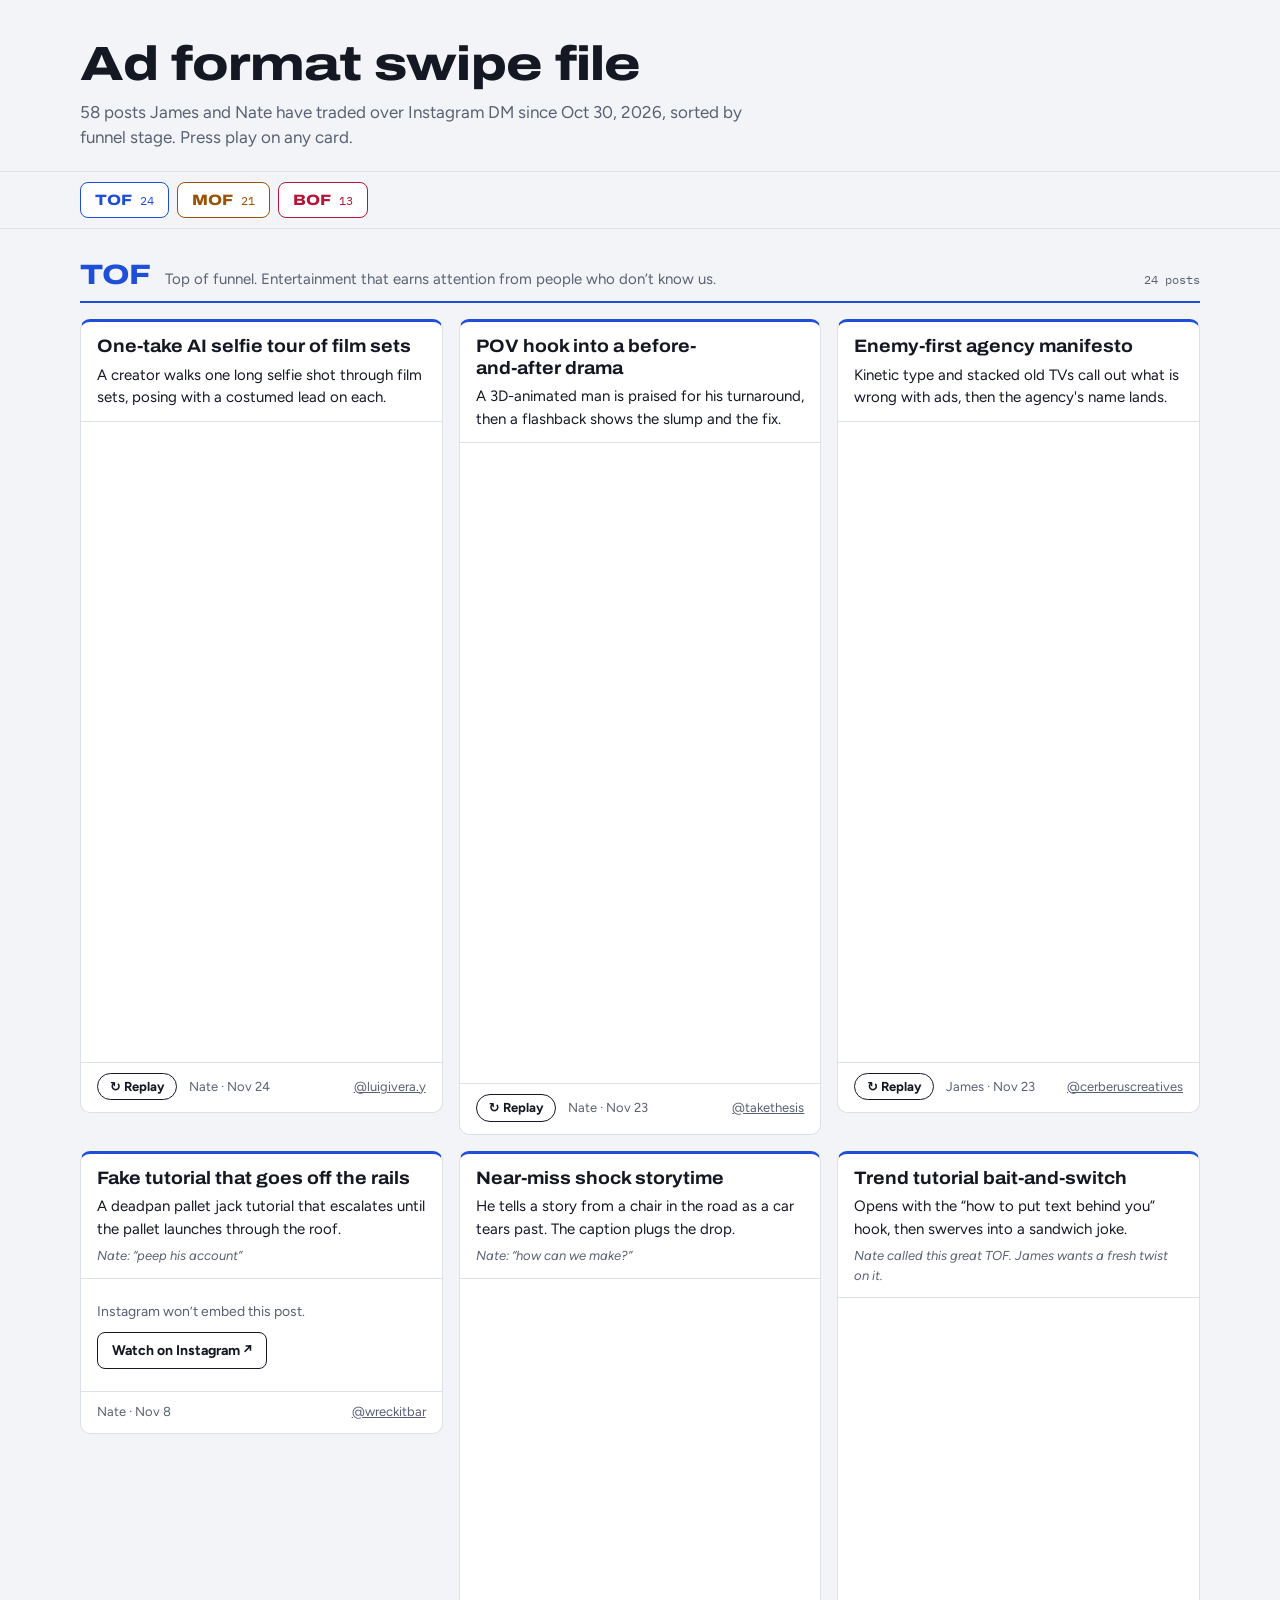
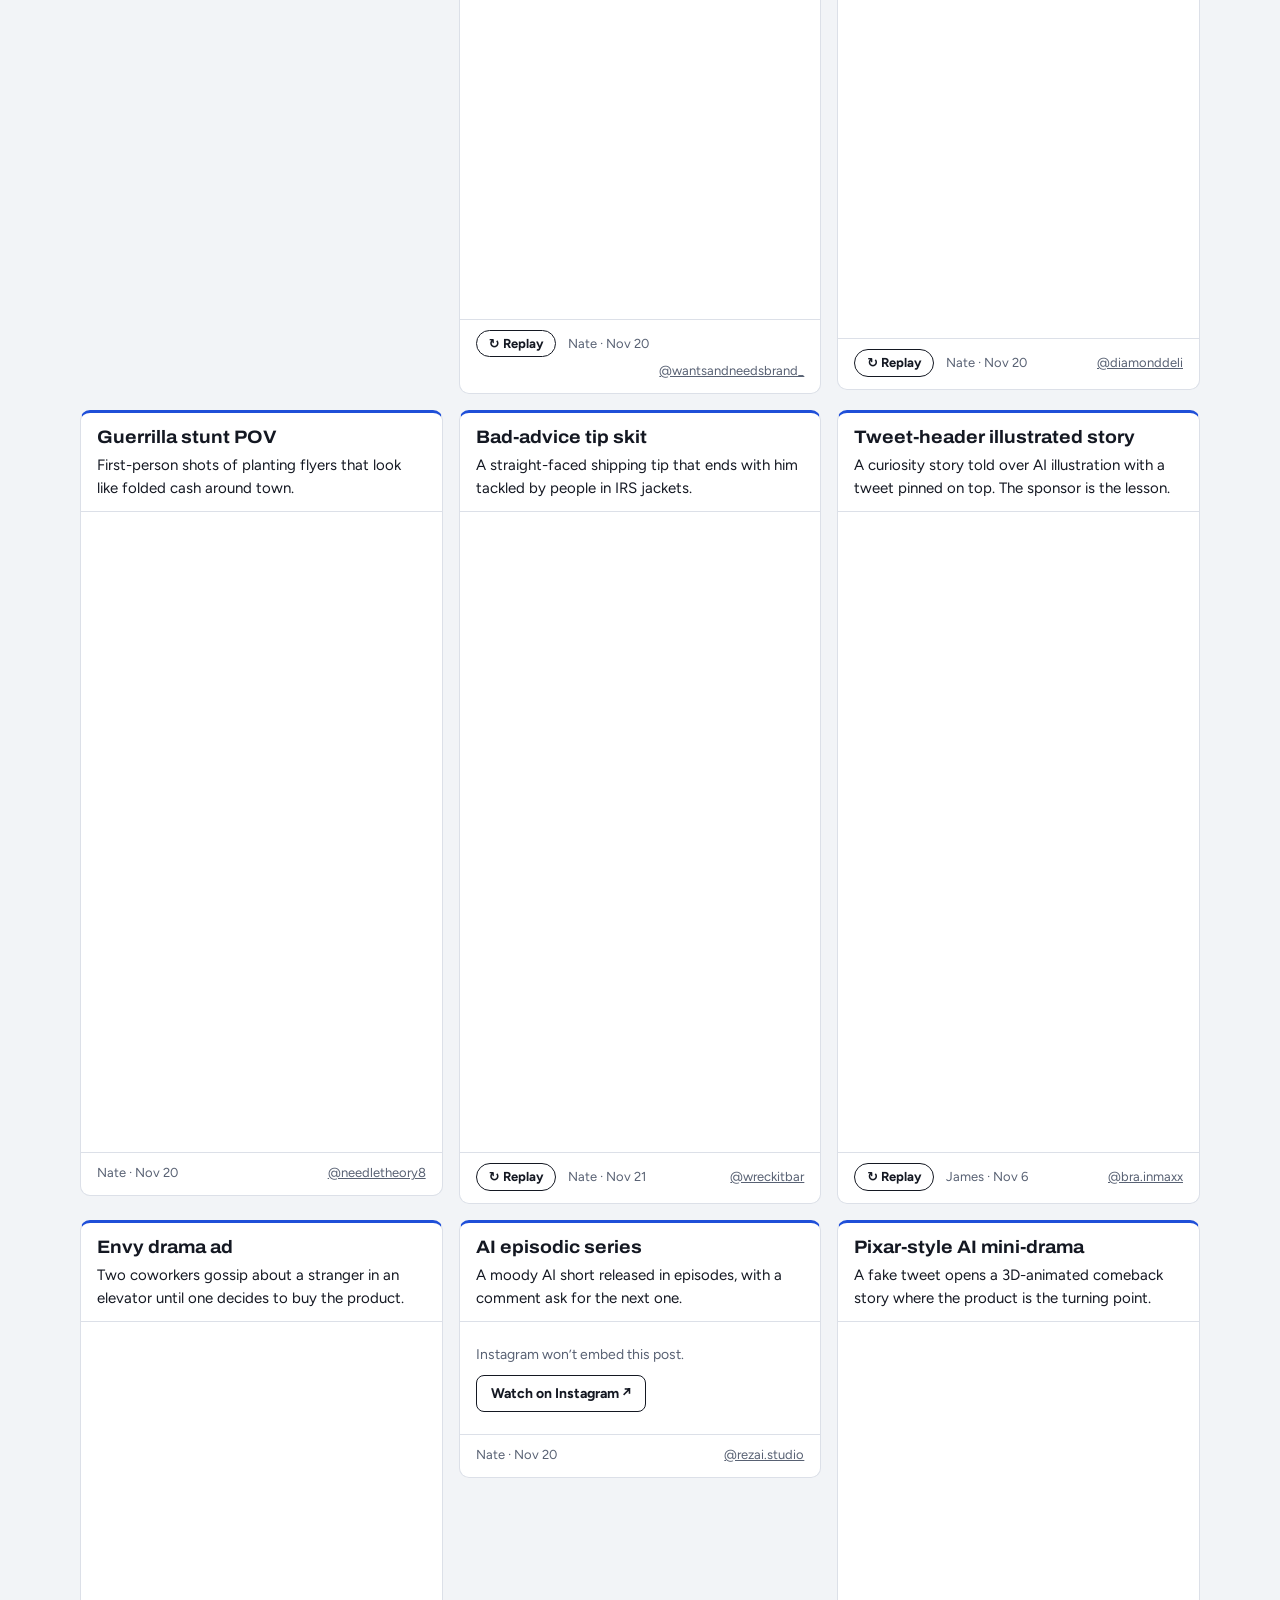
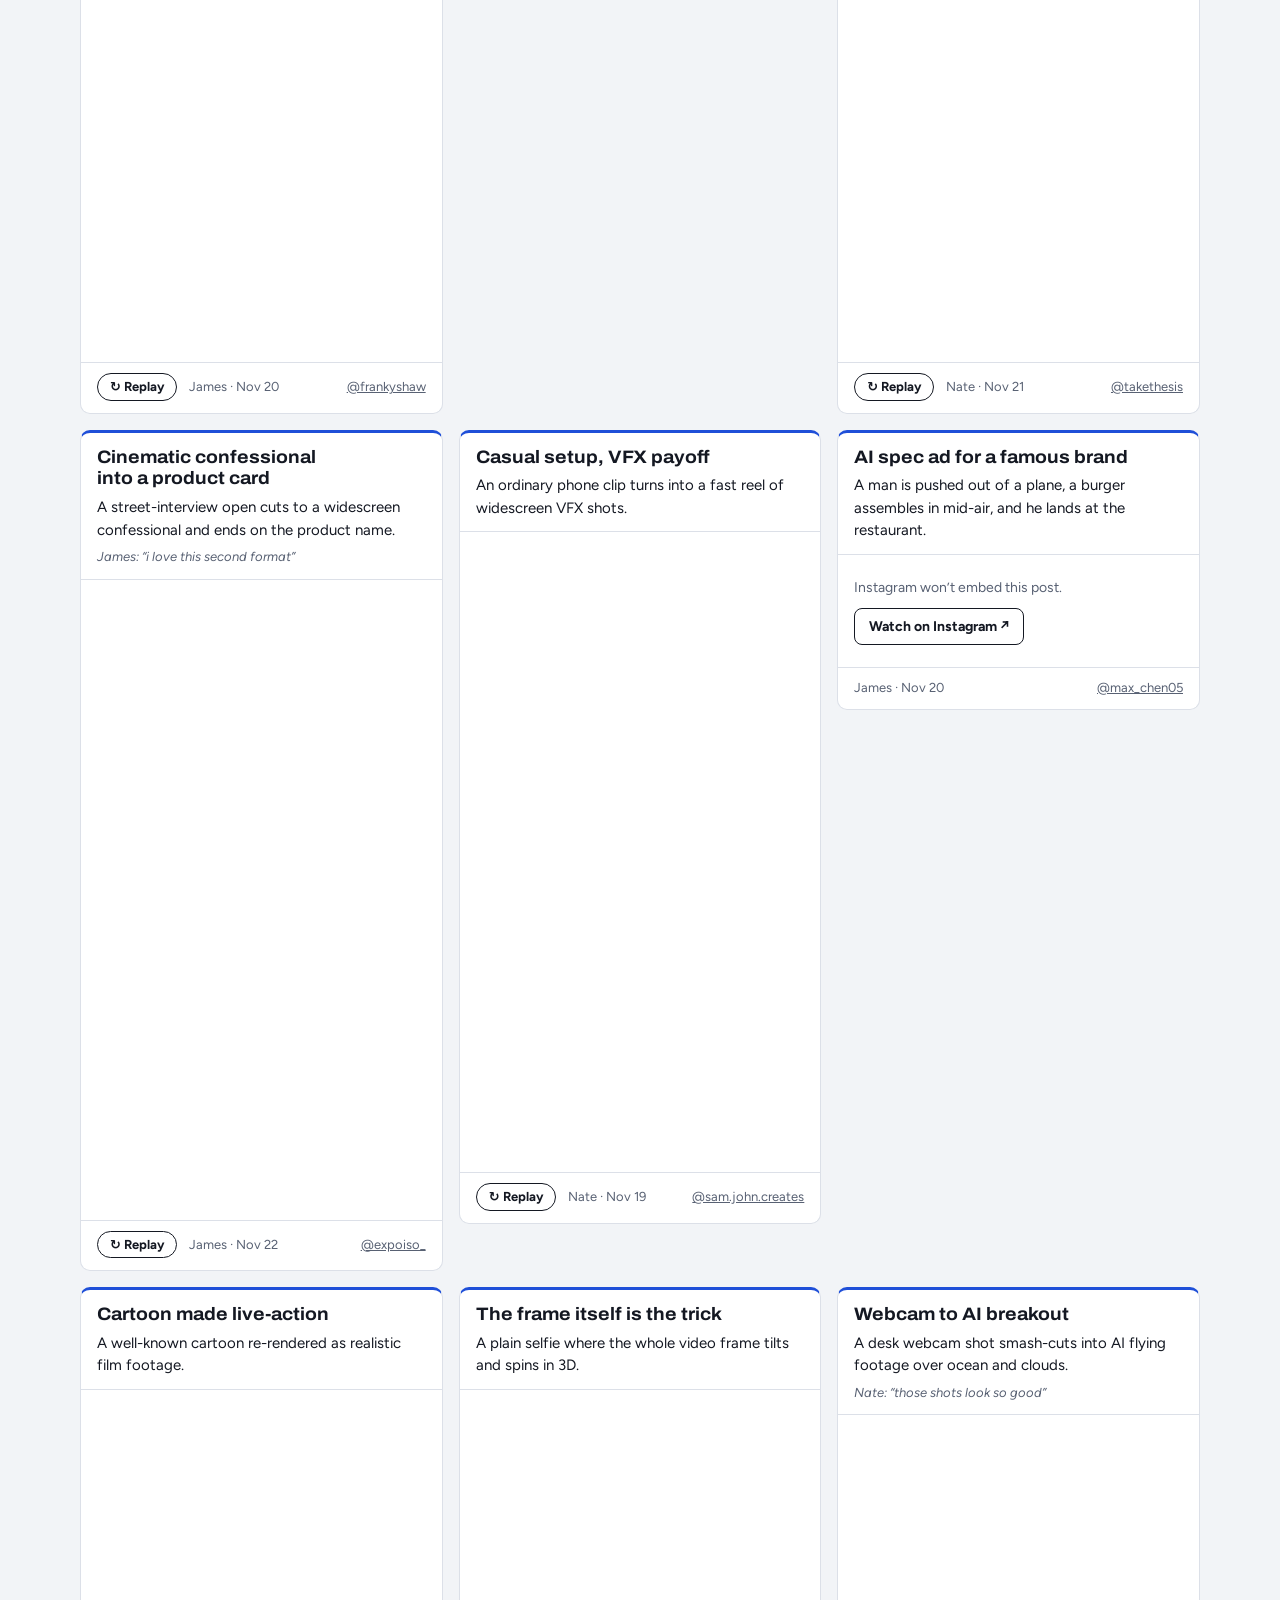
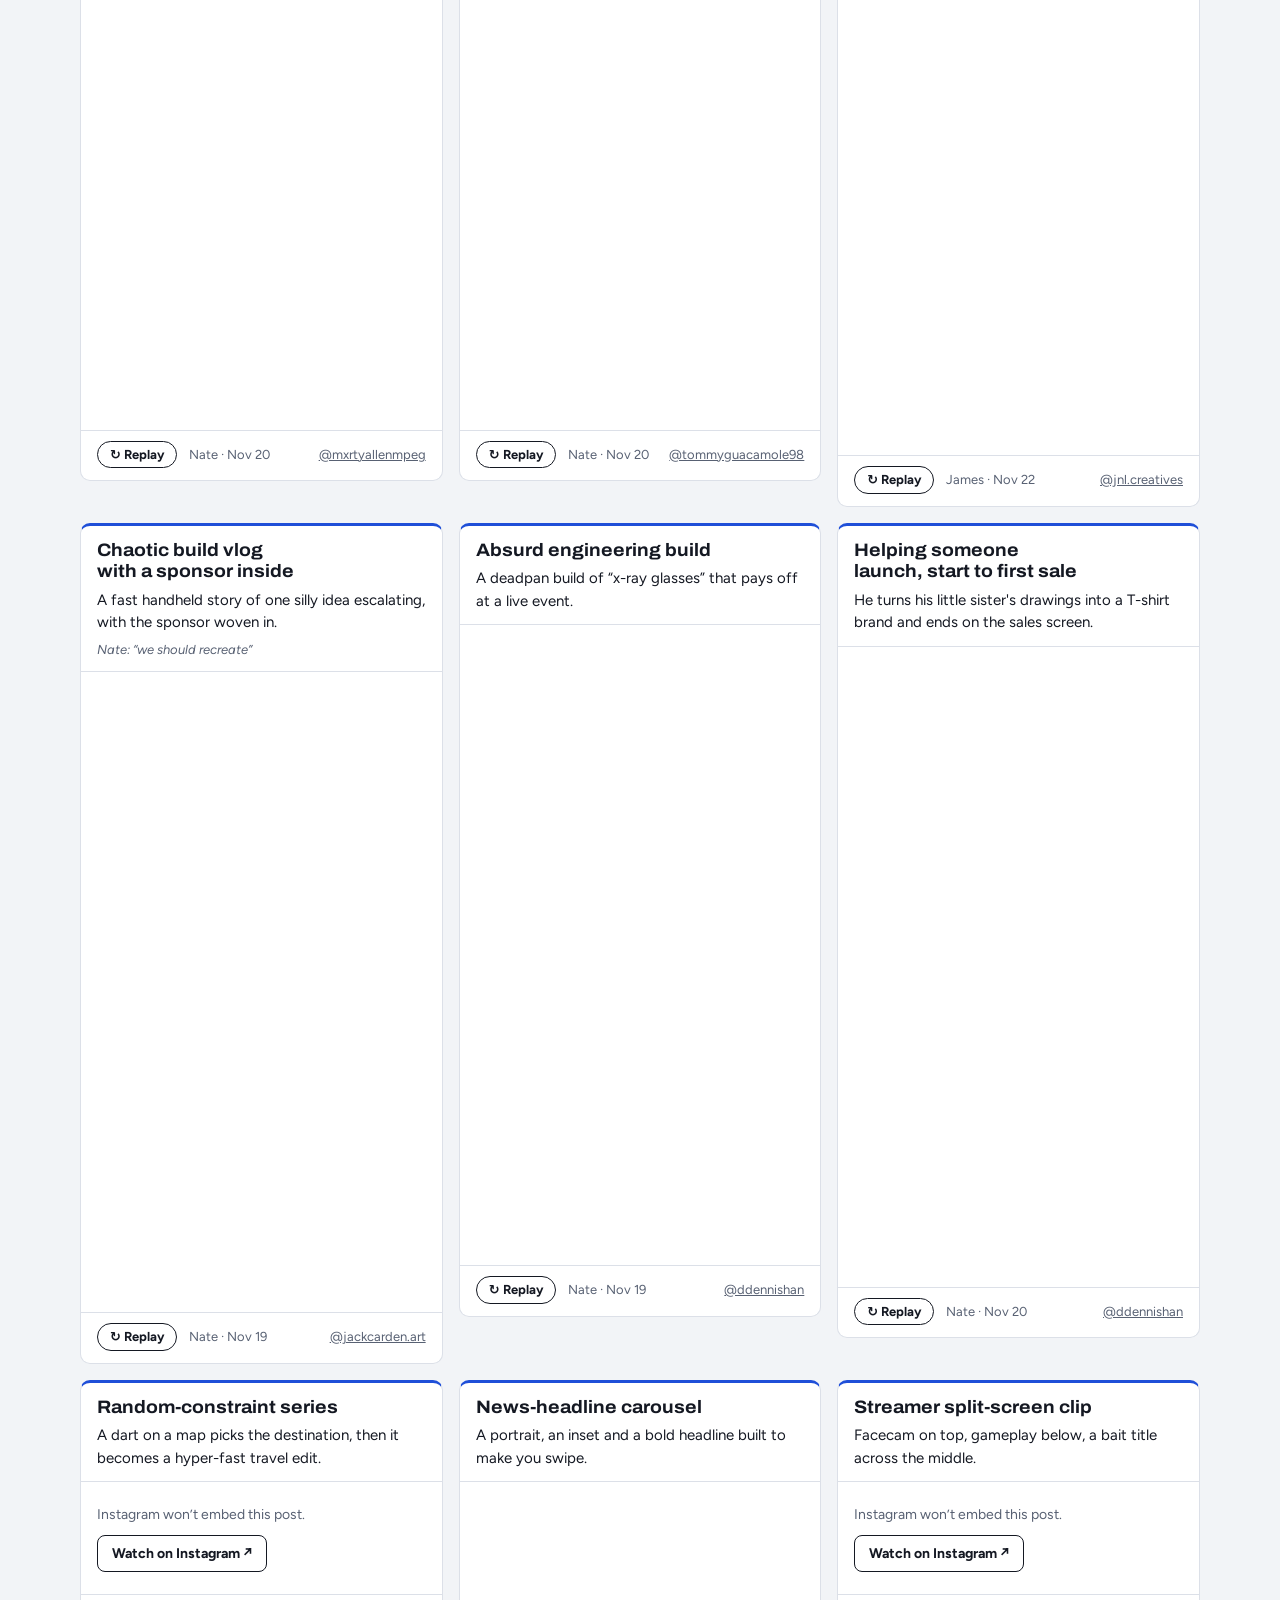
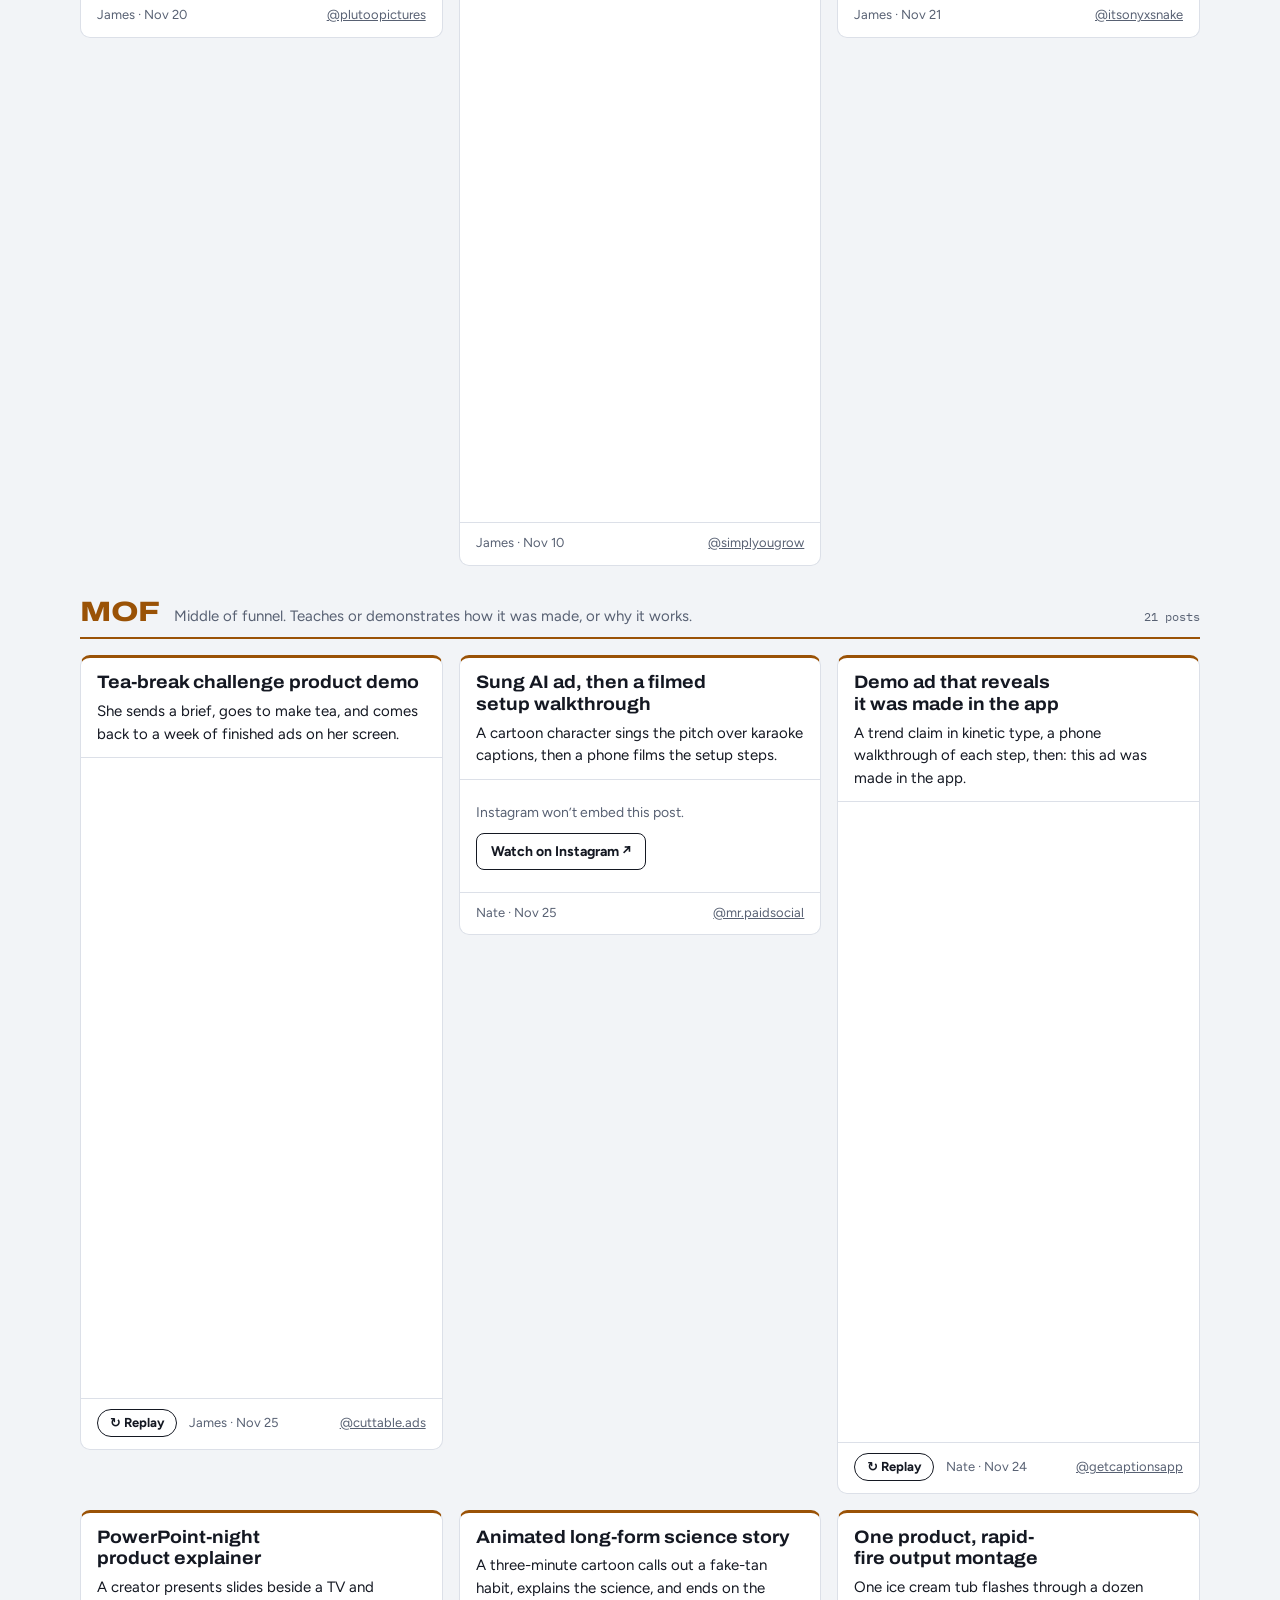
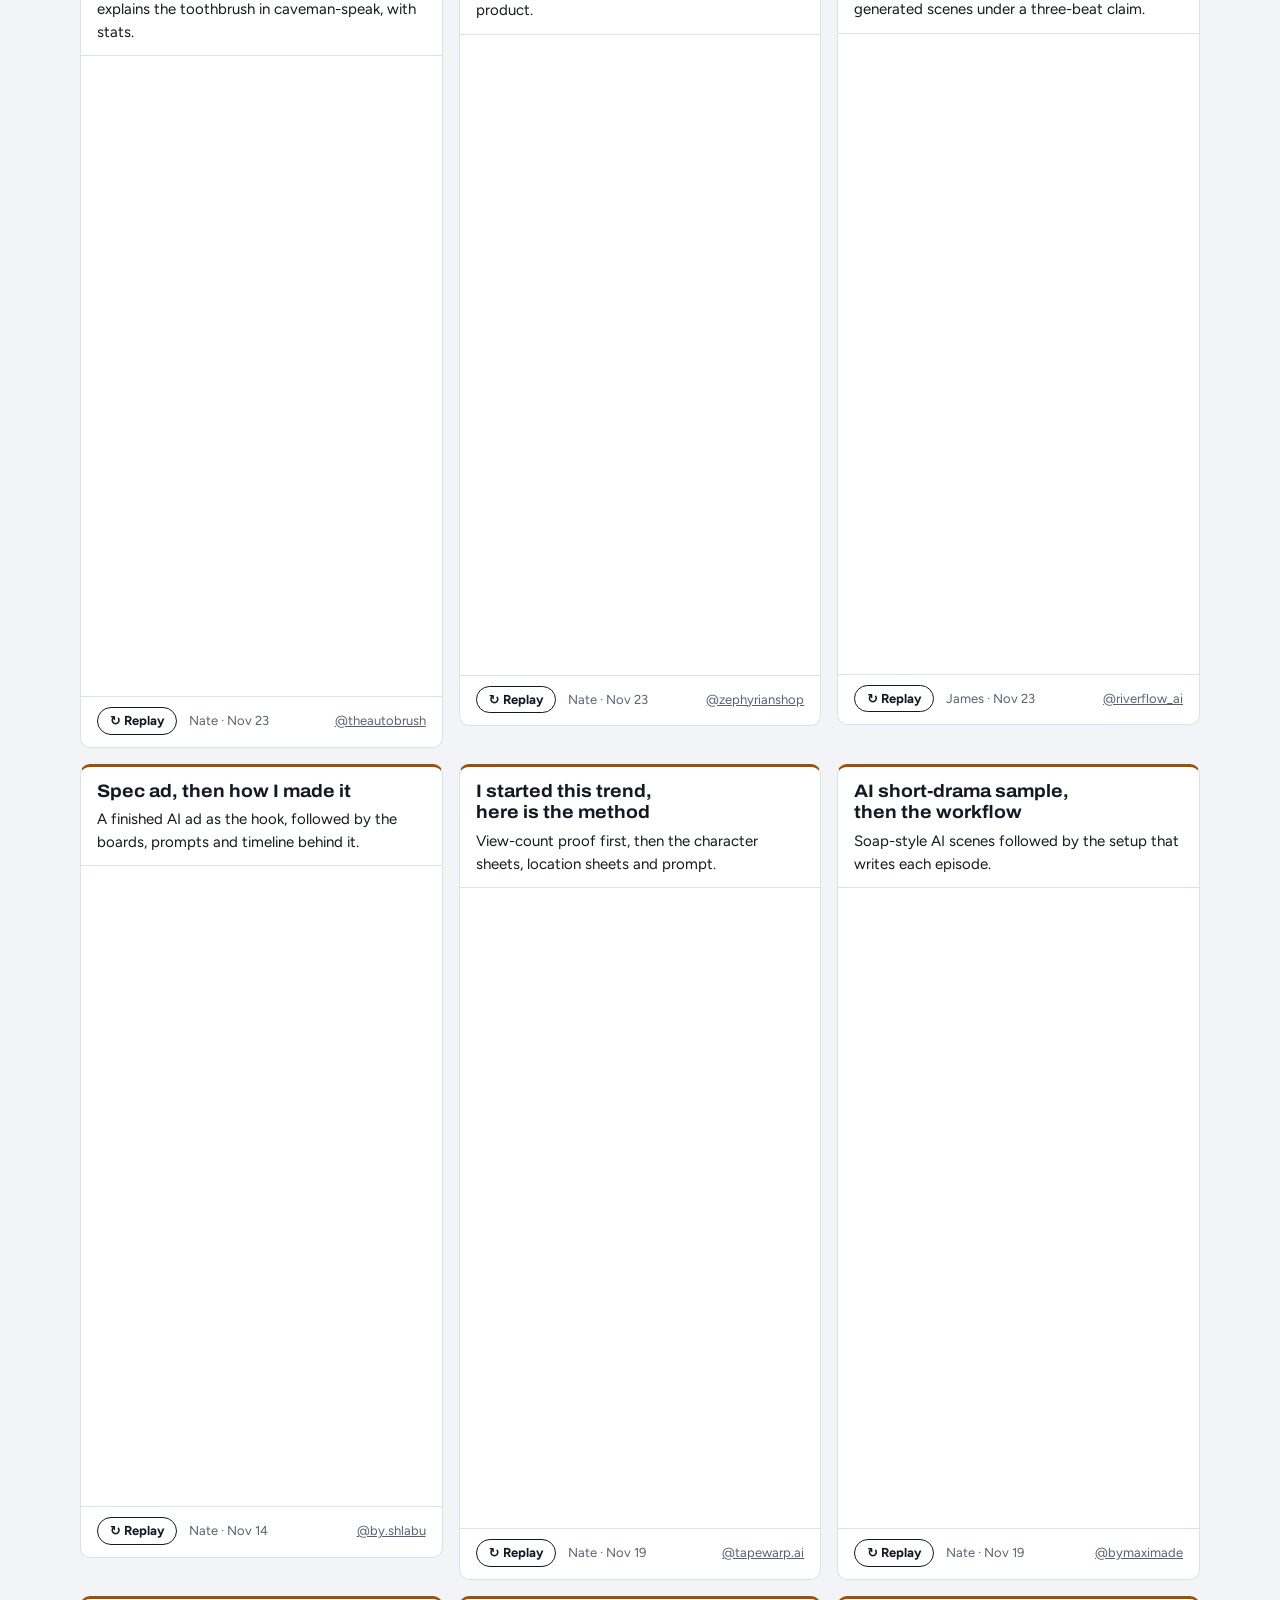
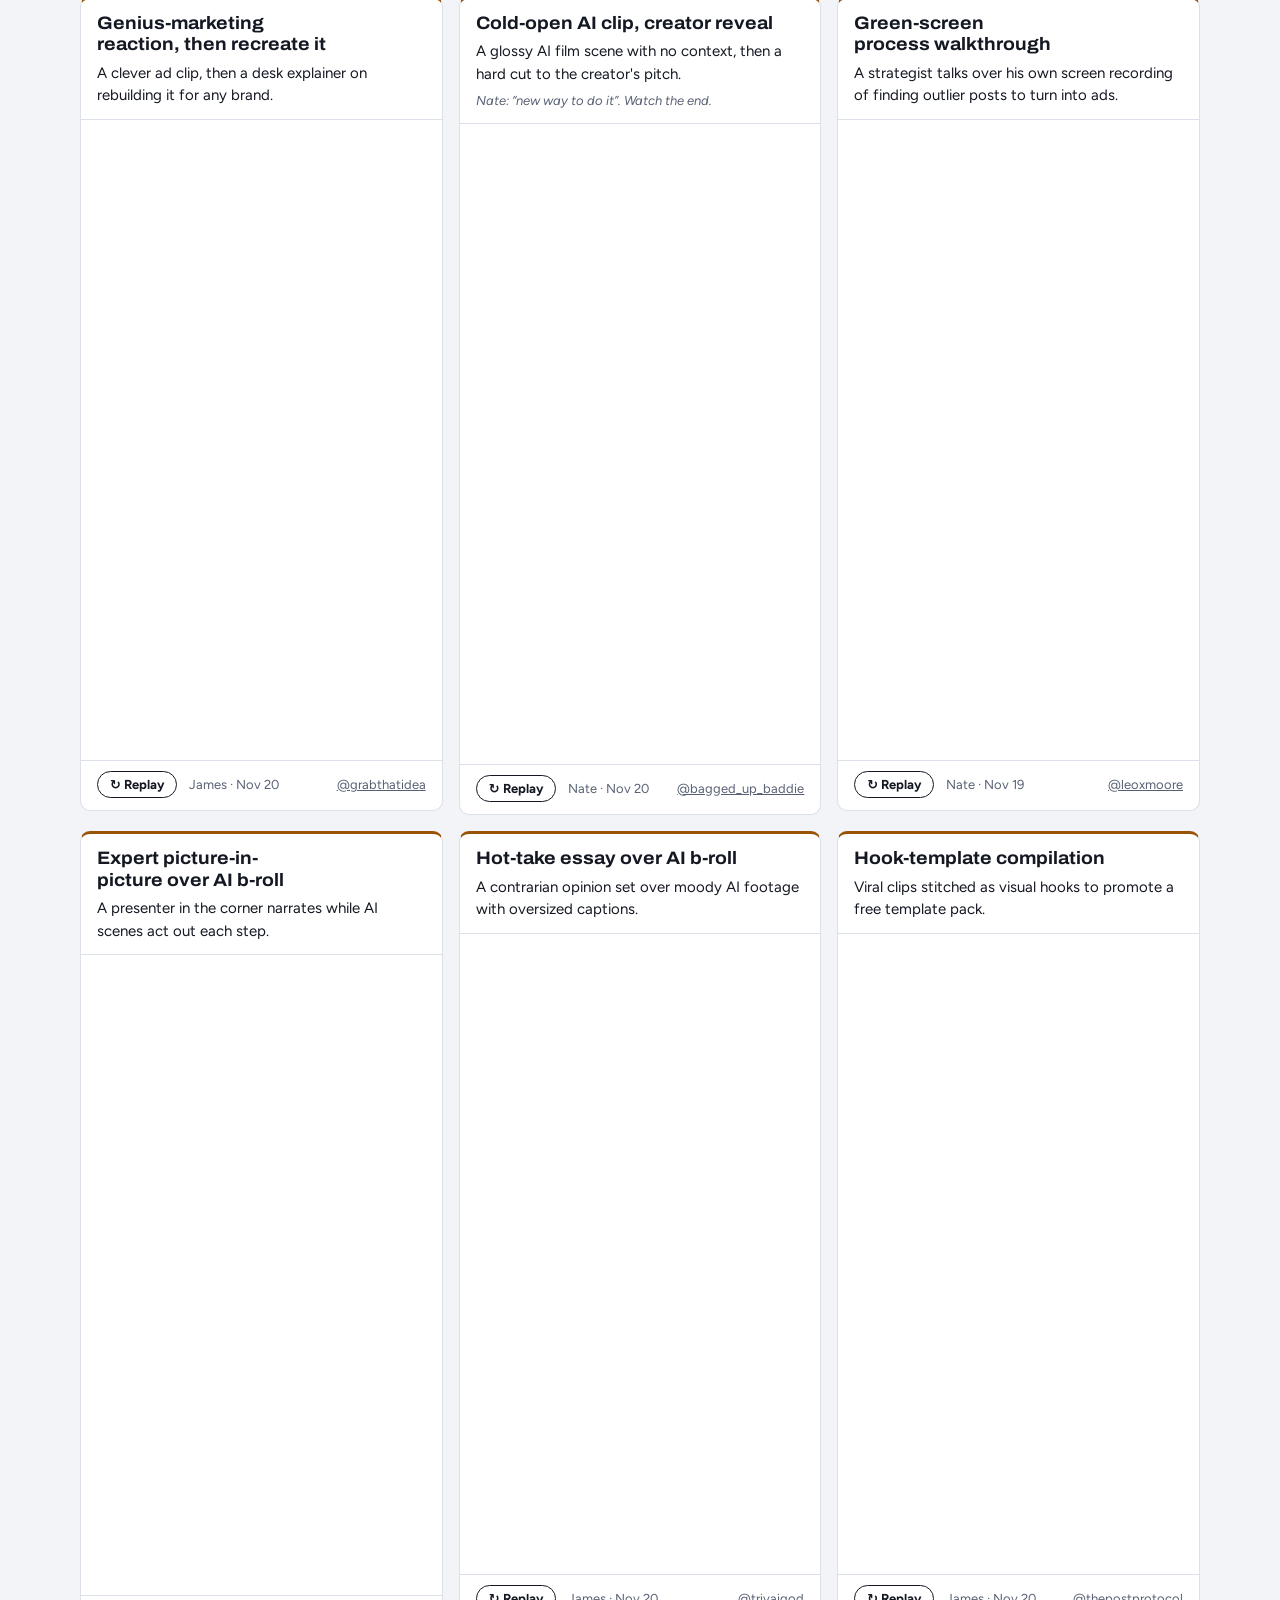
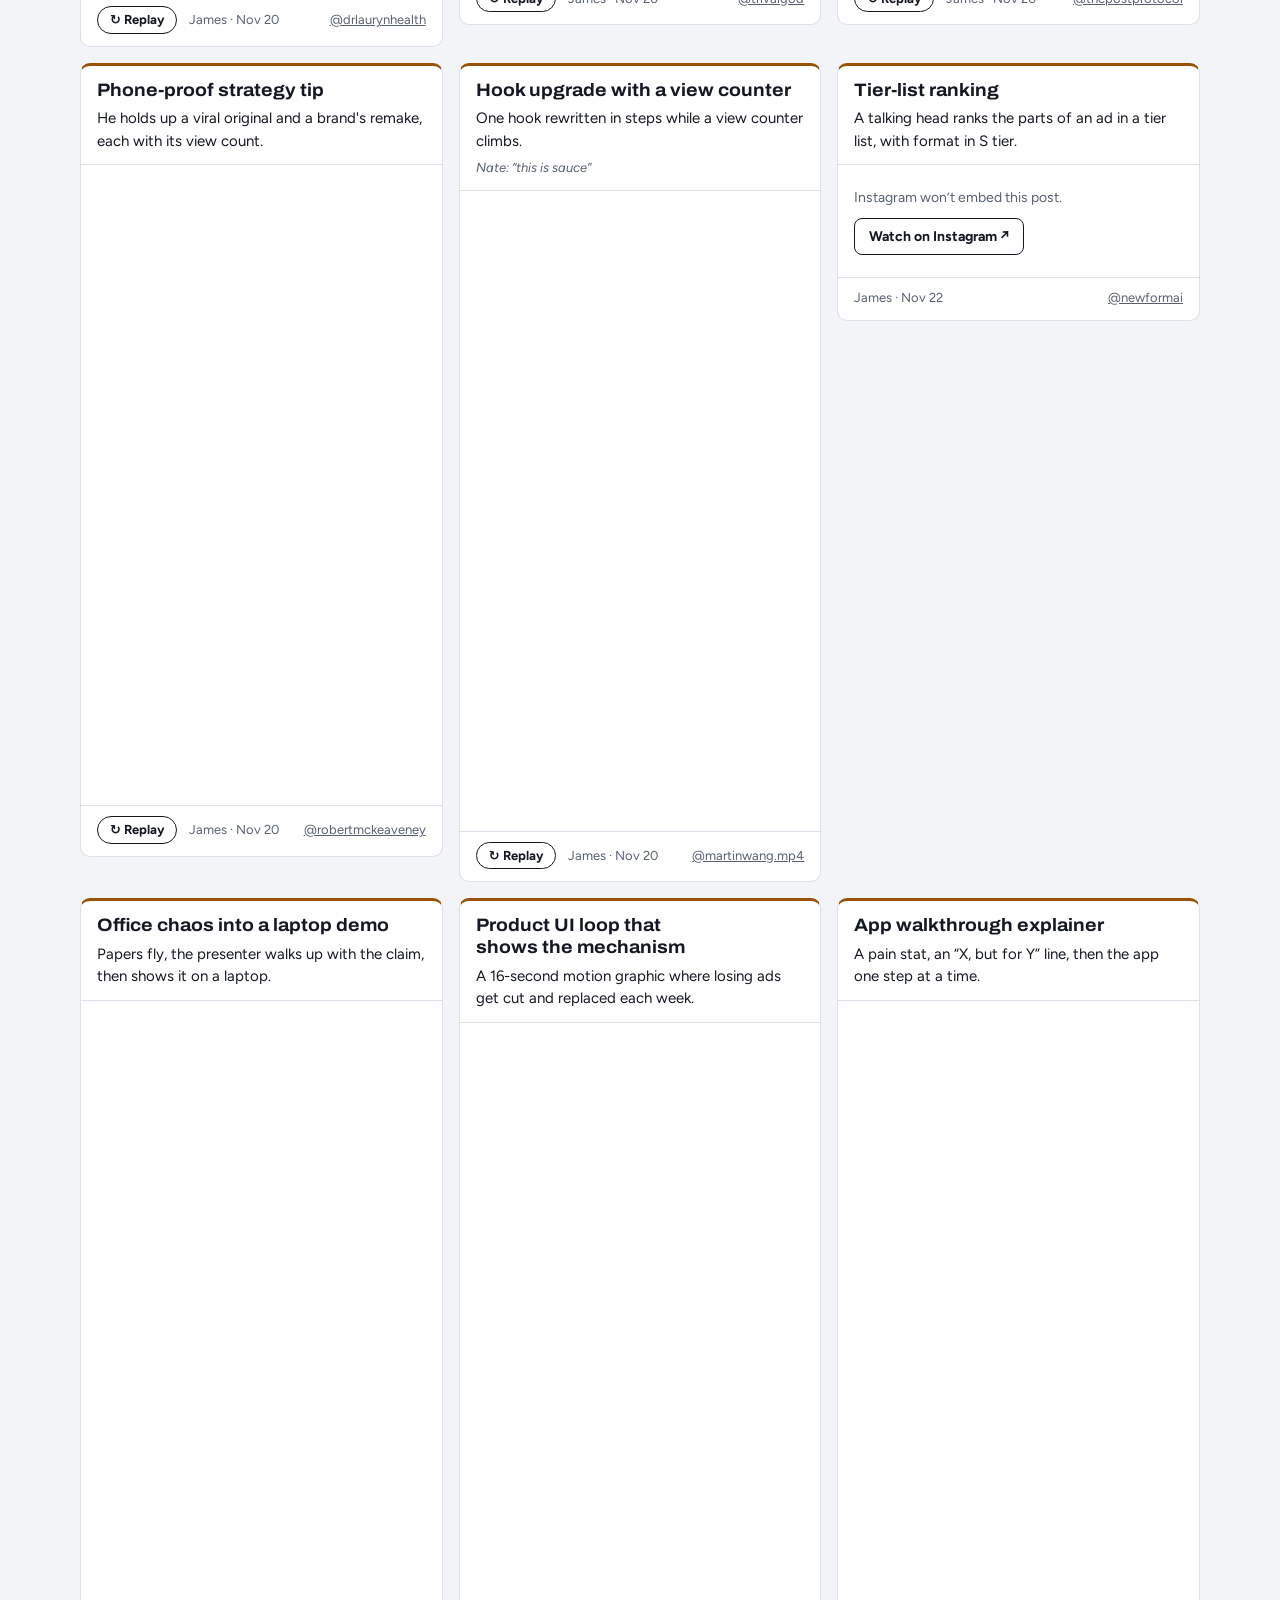
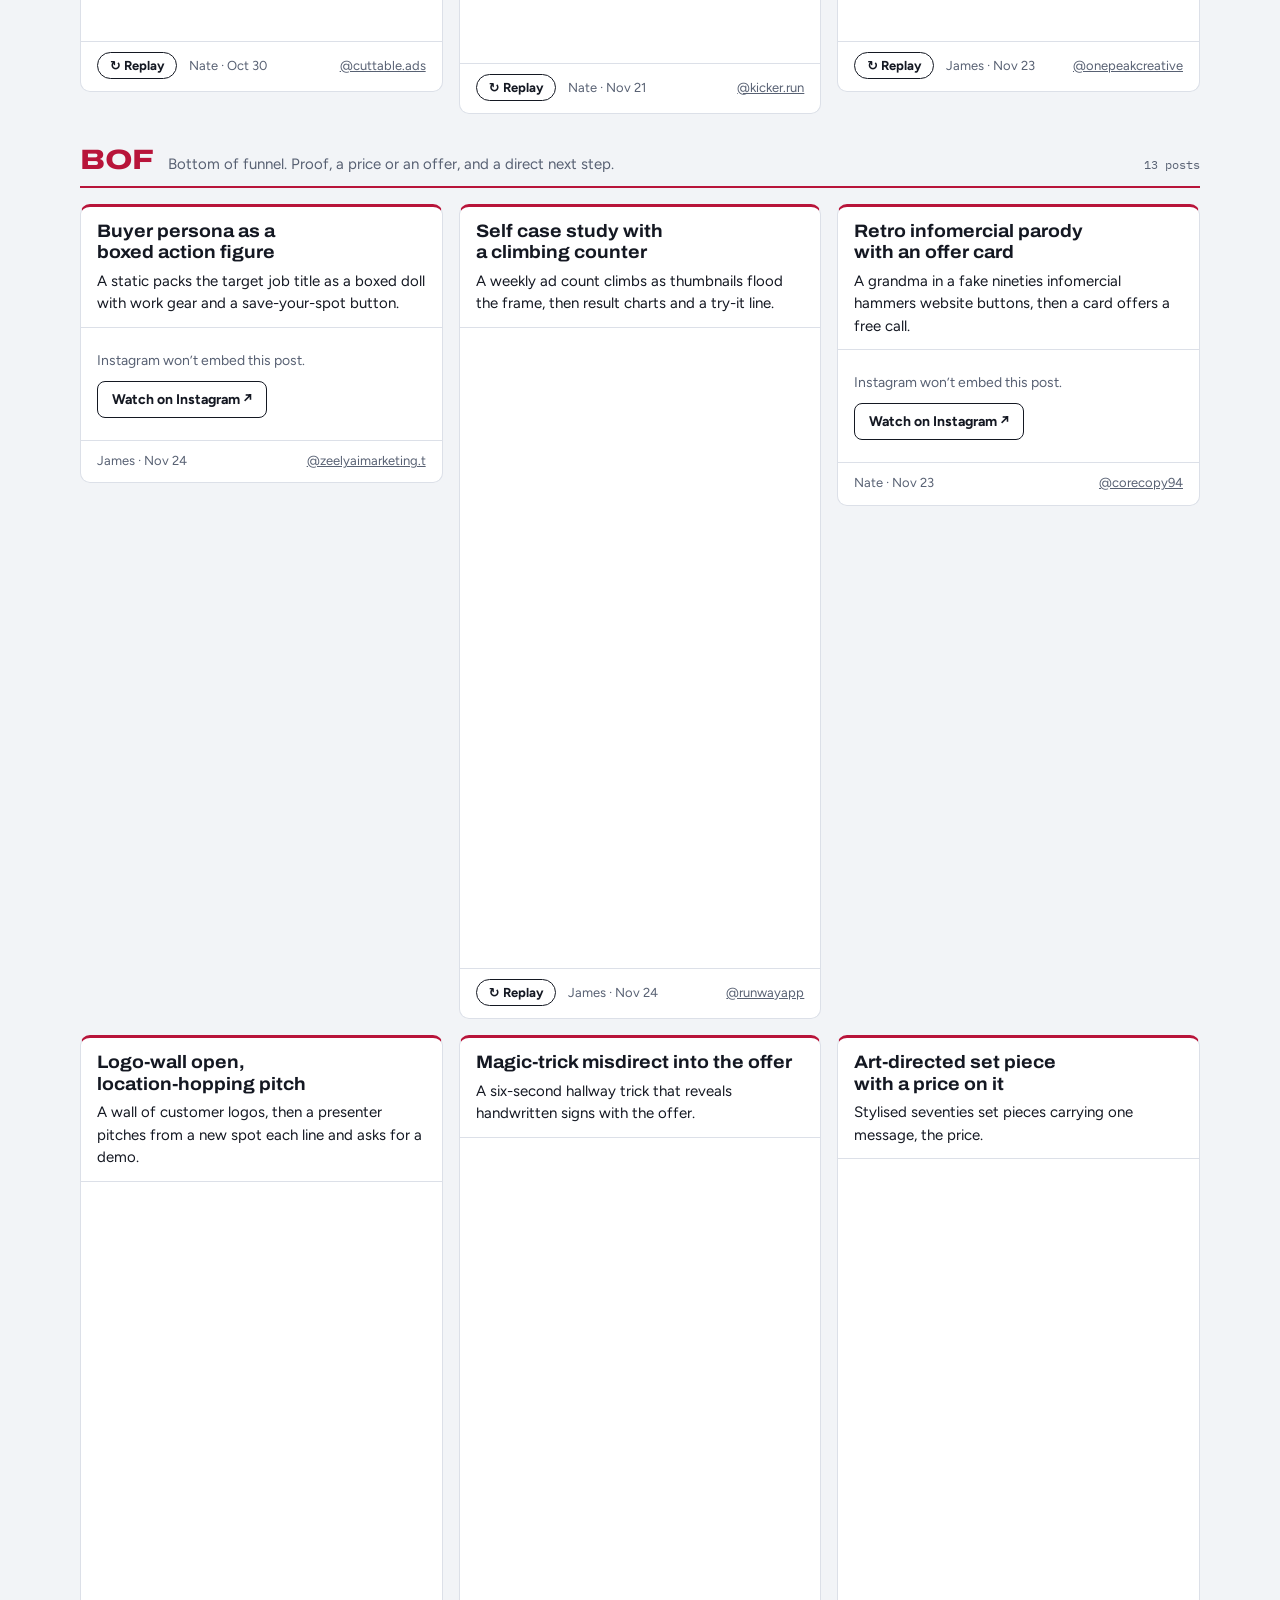
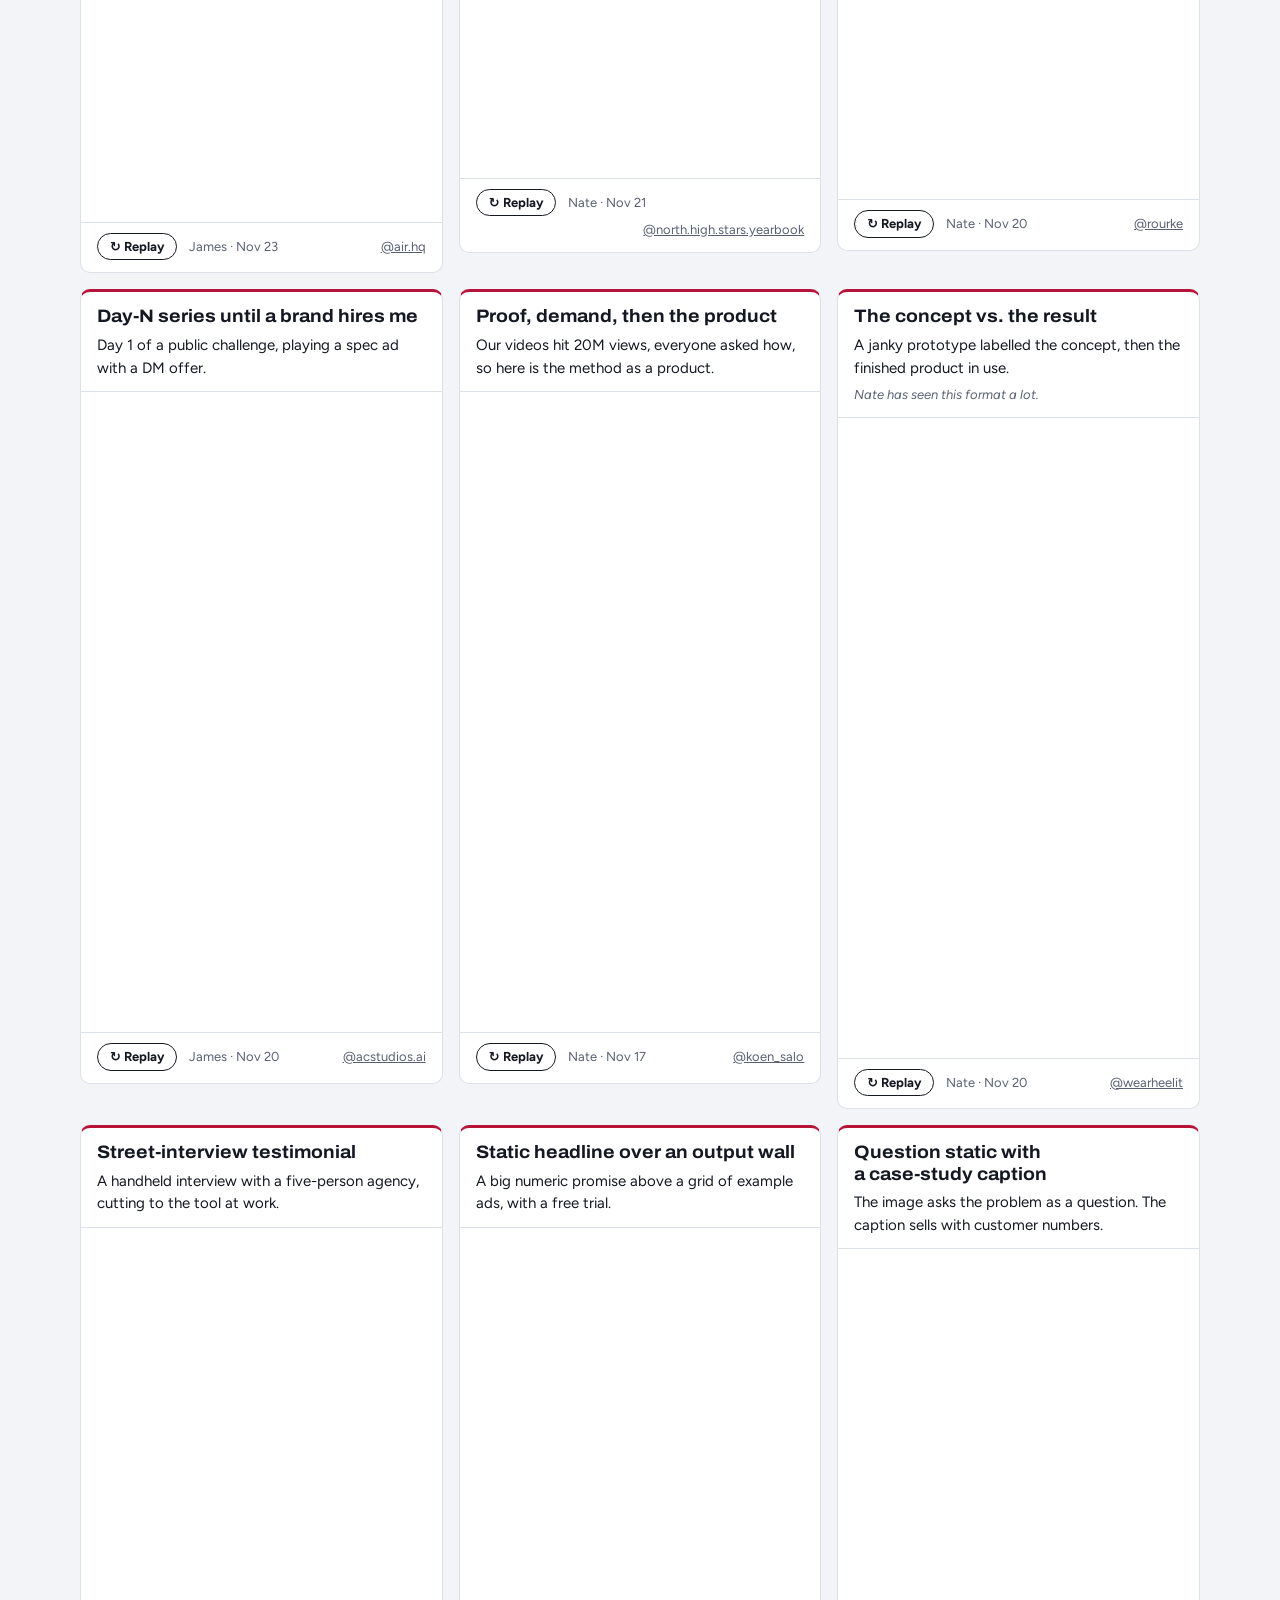
==== commit 35865c09: "Formats: add 1 new card Co-Authored-By: Claude Fable 5.2 <noreply@anthropic.com> Claude-Session: htt" ====
--- a/public/formats/index.html
+++ b/public/formats/index.html
@@ -147,9 +147,9 @@
 
 <!-- Cards: one record per post, shown in this order within each stage. New posts go at the start of the array.
      The header and footer counts are computed from this data. -->
-<script id="data" type="application/json">[{"s":"mof","n":"Sung AI ad, then a filmed setup walkthrough","d":"A cartoon character sings the pitch over karaoke captions, then a phone films the setup steps.","h":"mr.paidsocial","u":"/p/DeNCPI2sdWZ/","by":"Nate","on":"Nov 25","e":"x"},{"s":"tof","n":"One-take AI selfie tour of film sets","d":"A creator walks one long selfie shot through film sets, posing with a costumed lead on each.","h":"luigivera.y","u":"/reel/DSn_rXZjodH/","by":"Nate","on":"Nov 24","e":"v"},{"s":"bof","n":"Buyer persona as a boxed action figure","d":"A static packs the target job title as a boxed doll with work gear and a save-your-spot button.","h":"zeelyaimarketing.t","u":"/p/Df3J1BDgSlb/","by":"James","on":"Nov 24","e":"x"},{"s":"mof","n":"Demo ad that reveals it was made in the app","d":"A trend claim in kinetic type, a phone walkthrough of each step, then: this ad was made in the app.","h":"getcaptionsapp","u":"/p/Df5bXasMAab/","by":"Nate","on":"Nov 24","e":"v"},{"s":"bof","n":"Self case study with a climbing counter","d":"A weekly ad count climbs as thumbnails flood the frame, then result charts and a try-it line.","h":"runwayapp","u":"/p/DfDAMlPgcBy/","by":"James","on":"Nov 24","e":"v"},{"s":"mof","n":"PowerPoint-night product explainer","d":"A creator presents slides beside a TV and explains the toothbrush in caveman-speak, with stats.","h":"theautobrush","u":"/p/DfSCNA0gORr/","by":"Nate","on":"Nov 23","e":"v"},{"s":"bof","n":"Retro infomercial parody with an offer card","d":"A grandma in a fake nineties infomercial hammers website buttons, then a card offers a free call.","h":"corecopy94","u":"/p/DfoR5irMQ25/","by":"Nate","on":"Nov 23","e":"x"},{"s":"tof","n":"POV hook into a before-and-after drama","d":"A 3D-animated man is praised for his turnaround, then a flashback shows the slump and the fix.","h":"takethesis","u":"/p/Df_Vm1KsH9Q/","by":"Nate","on":"Nov 23","e":"v"},{"s":"mof","n":"Animated long-form science story","d":"A three-minute cartoon calls out a fake-tan habit, explains the science, and ends on the product.","h":"zephyrianshop","u":"/p/DgADdWvMGfc/","by":"Nate","on":"Nov 23","e":"v"},{"s":"bof","n":"Logo-wall open, location-hopping pitch","d":"A wall of customer logos, then a presenter pitches from a new spot each line and asks for a demo.","h":"air.hq","u":"/p/DbKSoGJAjhr/","by":"James","on":"Nov 23","e":"v"},{"s":"mof","n":"One product, rapid-fire output montage","d":"One ice cream tub flashes through a dozen generated scenes under a three-beat claim.","h":"riverflow_ai","u":"/p/DecO_7mA35O/","by":"James","on":"Nov 23","e":"v"},{"s":"tof","n":"Enemy-first agency manifesto","d":"Kinetic type and stacked old TVs call out what is wrong with ads, then the agency's name lands.","h":"cerberuscreatives","u":"/p/DfaJ080gz0v/","by":"James","on":"Nov 23","e":"v"},{"s":"tof","n":"Fake tutorial that goes off the rails","d":"A deadpan pallet jack tutorial that escalates until the pallet launches through the roof.","h":"wreckitbar","u":"/reel/Dfe0l4mBnbK/","by":"Nate","on":"Nov 8","e":"x","t":"Nate: “peep his account”"},{"s":"tof","n":"Near-miss shock storytime","d":"He tells a story from a chair in the road as a car tears past. The caption plugs the drop.","h":"wantsandneedsbrand_","u":"/reel/DdC8RL-B4hZ/","by":"Nate","on":"Nov 20","e":"v","t":"Nate: “how can we make?”"},{"s":"tof","n":"Trend tutorial bait-and-switch","d":"Opens with the “how to put text behind you” hook, then swerves into a sandwich joke.","h":"diamonddeli","u":"/reel/DeehbZ-RkL8/","by":"Nate","on":"Nov 20","e":"v","t":"Nate called this great TOF. James wants a fresh twist on it."},{"s":"tof","n":"Guerrilla stunt POV","d":"First-person shots of planting flyers that look like folded cash around town.","h":"needletheory8","u":"/reel/DagW_YKPjac/","by":"Nate","on":"Nov 20","e":"w"},{"s":"tof","n":"Bad-advice tip skit","d":"A straight-faced shipping tip that ends with him tackled by people in IRS jackets.","h":"wreckitbar","u":"/reel/DfcjseLS7gq/","by":"Nate","on":"Nov 21","e":"v"},{"s":"tof","n":"Tweet-header illustrated story","d":"A curiosity story told over AI illustration with a tweet pinned on top. The sponsor is the lesson.","h":"bra.inmaxx","u":"/p/De1KHa2gFvG/","by":"James","on":"Nov 6","e":"v"},{"s":"tof","n":"Envy drama ad","d":"Two coworkers gossip about a stranger in an elevator until one decides to buy the product.","h":"frankyshaw","u":"/reel/DeU9pM7xy1E/","by":"James","on":"Nov 20","e":"v"},{"s":"tof","n":"AI episodic series","d":"A moody AI short released in episodes, with a comment ask for the next one.","h":"rezai.studio","u":"/reel/Df9p5sCxV2Z/","by":"Nate","on":"Nov 20","e":"x"},{"s":"tof","n":"Pixar-style AI mini-drama","d":"A fake tweet opens a 3D-animated comeback story where the product is the turning point.","h":"takethesis","u":"/p/Df7majcMQTp/","by":"Nate","on":"Nov 21","e":"v"},{"s":"tof","n":"Cinematic confessional into a product card","d":"A street-interview open cuts to a widescreen confessional and ends on the product name.","h":"expoiso_","u":"/reel/Dc02c0CJ-4b/","by":"James","on":"Nov 22","e":"v","t":"James: “i love this second format”"},{"s":"tof","n":"Casual setup, VFX payoff","d":"An ordinary phone clip turns into a fast reel of widescreen VFX shots.","h":"sam.john.creates","u":"/reel/DdeLszSq2uD/","by":"Nate","on":"Nov 19","e":"v"},{"s":"tof","n":"AI spec ad for a famous brand","d":"A man is pushed out of a plane, a burger assembles in mid-air, and he lands at the restaurant.","h":"max_chen05","u":"/reel/DcESBP2Oejh/","by":"James","on":"Nov 20","e":"x"},{"s":"tof","n":"Cartoon made live-action","d":"A well-known cartoon re-rendered as realistic film footage.","h":"mxrtyallenmpeg","u":"/reel/DfZ6bOrB2yD/","by":"Nate","on":"Nov 20","e":"v"},{"s":"tof","n":"The frame itself is the trick","d":"A plain selfie where the whole video frame tilts and spins in 3D.","h":"tommyguacamole98","u":"/reel/DfoXUwQooT3/","by":"Nate","on":"Nov 20","e":"v"},{"s":"tof","n":"Webcam to AI breakout","d":"A desk webcam shot smash-cuts into AI flying footage over ocean and clouds.","h":"jnl.creatives","u":"/reel/Dfeodx6KRQM/","by":"James","on":"Nov 22","e":"v","t":"Nate: “those shots look so good”"},{"s":"tof","n":"Chaotic build vlog with a sponsor inside","d":"A fast handheld story of one silly idea escalating, with the sponsor woven in.","h":"jackcarden.art","u":"/reel/DdhIJoittdS/","by":"Nate","on":"Nov 19","e":"v","t":"Nate: “we should recreate”"},{"s":"tof","n":"Absurd engineering build","d":"A deadpan build of “x-ray glasses” that pays off at a live event.","h":"ddennishan","u":"/reel/Df5KonoOV0M/","by":"Nate","on":"Nov 19","e":"v"},{"s":"tof","n":"Helping someone launch, start to first sale","d":"He turns his little sister's drawings into a T-shirt brand and ends on the sales screen.","h":"ddennishan","u":"/reel/De6rtpvOi05/","by":"Nate","on":"Nov 20","e":"v"},{"s":"tof","n":"Random-constraint series","d":"A dart on a map picks the destination, then it becomes a hyper-fast travel edit.","h":"plutoopictures","u":"/reel/Dfr7Cr7TnUe/","by":"James","on":"Nov 20","e":"x"},{"s":"tof","n":"News-headline carousel","d":"A portrait, an inset and a bold headline built to make you swipe.","h":"simplyougrow","u":"/p/DfRIqeomQES/","by":"James","on":"Nov 10","e":"i"},{"s":"tof","n":"Streamer split-screen clip","d":"Facecam on top, gameplay below, a bait title across the middle.","h":"itsonyxsnake","u":"/reel/Dej5AkjxcHN/","by":"James","on":"Nov 21","e":"x"},{"s":"mof","n":"Spec ad, then how I made it","d":"A finished AI ad as the hook, followed by the boards, prompts and timeline behind it.","h":"by.shlabu","u":"/reel/DfvBBfbt936/","by":"Nate","on":"Nov 14","e":"v"},{"s":"mof","n":"I started this trend, here is the method","d":"View-count proof first, then the character sheets, location sheets and prompt.","h":"tapewarp.ai","u":"/reel/DfaJOoUN0SK/","by":"Nate","on":"Nov 19","e":"v"},{"s":"mof","n":"AI short-drama sample, then the workflow","d":"Soap-style AI scenes followed by the setup that writes each episode.","h":"bymaximade","u":"/reel/DfsceikqH4q/","by":"Nate","on":"Nov 19","e":"v"},{"s":"mof","n":"Genius-marketing reaction, then recreate it","d":"A clever ad clip, then a desk explainer on rebuilding it for any brand.","h":"grabthatidea","u":"/reel/DfPfsnFOTEo/","by":"James","on":"Nov 20","e":"v"},{"s":"mof","n":"Cold-open AI clip, creator reveal","d":"A glossy AI film scene with no context, then a hard cut to the creator's pitch.","h":"bagged_up_baddie","u":"/reel/DfvNLNHSony/","by":"Nate","on":"Nov 20","e":"v","t":"Nate: “new way to do it”. Watch the end."},{"s":"mof","n":"Green-screen process walkthrough","d":"A strategist talks over his own screen recording of finding outlier posts to turn into ads.","h":"leoxmoore","u":"/reel/Df6s-r3T0pi/","by":"Nate","on":"Nov 19","e":"v"},{"s":"mof","n":"Expert picture-in-picture over AI b-roll","d":"A presenter in the corner narrates while AI scenes act out each step.","h":"drlaurynhealth","u":"/reel/Dctd5qCiGFe/","by":"James","on":"Nov 20","e":"v"},{"s":"mof","n":"Hot-take essay over AI b-roll","d":"A contrarian opinion set over moody AI footage with oversized captions.","h":"trivaigod","u":"/reel/DYcNM1eOXjN/","by":"James","on":"Nov 20","e":"v"},{"s":"mof","n":"Hook-template compilation","d":"Viral clips stitched as visual hooks to promote a free template pack.","h":"thepostprotocol","u":"/reel/DdN-rujgYld/","by":"James","on":"Nov 20","e":"v"},{"s":"mof","n":"Phone-proof strategy tip","d":"He holds up a viral original and a brand's remake, each with its view count.","h":"robertmckeaveney","u":"/reel/DeDfWp_zslJ/","by":"James","on":"Nov 20","e":"v"},{"s":"mof","n":"Hook upgrade with a view counter","d":"One hook rewritten in steps while a view counter climbs.","h":"martinwang.mp4","u":"/reel/Dczr8MGgHeo/","by":"James","on":"Nov 20","e":"v","t":"Nate: “this is sauce”"},{"s":"mof","n":"Tier-list ranking","d":"A talking head ranks the parts of an ad in a tier list, with format in S tier.","h":"newformai","u":"/p/Df9FR3hgt4X/","by":"James","on":"Nov 22","e":"x"},{"s":"mof","n":"Office chaos into a laptop demo","d":"Papers fly, the presenter walks up with the claim, then shows it on a laptop.","h":"cuttable.ads","u":"/p/De0BCdWAmfR/","by":"Nate","on":"Oct 30","e":"v"},{"s":"mof","n":"Product UI loop that shows the mechanism","d":"A 16-second motion graphic where losing ads get cut and replaced each week.","h":"kicker.run","u":"/p/DfUWgHFA2yY/","by":"Nate","on":"Nov 21","e":"v"},{"s":"mof","n":"App walkthrough explainer","d":"A pain stat, an “X, but for Y” line, then the app one step at a time.","h":"onepeakcreative","u":"/p/Df6FpMRANpB/","by":"James","on":"Nov 23","e":"v"},{"s":"bof","n":"Magic-trick misdirect into the offer","d":"A six-second hallway trick that reveals handwritten signs with the offer.","h":"north.high.stars.yearbook","u":"/reel/DeNtpdzxn_0/","by":"Nate","on":"Nov 21","e":"v"},{"s":"bof","n":"Art-directed set piece with a price on it","d":"Stylised seventies set pieces carrying one message, the price.","h":"rourke","u":"/reel/Dfhr1AEKCcs/","by":"Nate","on":"Nov 20","e":"v"},{"s":"bof","n":"Day-N series until a brand hires me","d":"Day 1 of a public challenge, playing a spec ad with a DM offer.","h":"acstudios.ai","u":"/reel/Df8RG3ggIiA/","by":"James","on":"Nov 20","e":"v"},{"s":"bof","n":"Proof, demand, then the product","d":"Our videos hit 20M views, everyone asked how, so here is the method as a product.","h":"koen_salo","u":"/p/DfmPwd9gbA1/","by":"Nate","on":"Nov 17","e":"v"},{"s":"bof","n":"The concept vs. the result","d":"A janky prototype labelled the concept, then the finished product in use.","h":"wearheelit","u":"/reel/DfVqgPaxd7N/","by":"Nate","on":"Nov 20","e":"v","t":"Nate has seen this format a lot."},{"s":"bof","n":"Street-interview testimonial","d":"A handheld interview with a five-person agency, cutting to the tool at work.","h":"meet.viktor","u":"/p/Dd1-Quwg1tv/","by":"Nate","on":"Nov 8","e":"v"},{"s":"bof","n":"Static headline over an output wall","d":"A big numeric promise above a grid of example ads, with a free trial.","h":"usekonvert","u":"/p/Dd9GOnAMFQL/","by":"Nate","on":"Nov 18","e":"i"},{"s":"bof","n":"Question static with a case-study caption","d":"The image asks the problem as a question. The caption sells with customer numbers.","h":"cuttable.ads","u":"/p/DesZGysAS4G/","by":"Nate","on":"Nov 20","e":"i"},{"s":"bof","n":"Memo static with spend proof","d":"A plain memo to brands with a highlighted spend figure and a call to book.","h":"kamrazzak","u":"/p/Dfm7b7KAg1w/","by":"Nate","on":"Nov 22","e":"i"}]</script>
+<script id="data" type="application/json">[{"s":"mof","n":"Tea-break challenge product demo","d":"She sends a brief, goes to make tea, and comes back to a week of finished ads on her screen.","h":"cuttable.ads","u":"/p/DfZzT-DA-er/","by":"James","on":"Nov 25","e":"v"},{"s":"mof","n":"Sung AI ad, then a filmed setup walkthrough","d":"A cartoon character sings the pitch over karaoke captions, then a phone films the setup steps.","h":"mr.paidsocial","u":"/p/DeNCPI2sdWZ/","by":"Nate","on":"Nov 25","e":"x"},{"s":"tof","n":"One-take AI selfie tour of film sets","d":"A creator walks one long selfie shot through film sets, posing with a costumed lead on each.","h":"luigivera.y","u":"/reel/DSn_rXZjodH/","by":"Nate","on":"Nov 24","e":"v"},{"s":"bof","n":"Buyer persona as a boxed action figure","d":"A static packs the target job title as a boxed doll with work gear and a save-your-spot button.","h":"zeelyaimarketing.t","u":"/p/Df3J1BDgSlb/","by":"James","on":"Nov 24","e":"x"},{"s":"mof","n":"Demo ad that reveals it was made in the app","d":"A trend claim in kinetic type, a phone walkthrough of each step, then: this ad was made in the app.","h":"getcaptionsapp","u":"/p/Df5bXasMAab/","by":"Nate","on":"Nov 24","e":"v"},{"s":"bof","n":"Self case study with a climbing counter","d":"A weekly ad count climbs as thumbnails flood the frame, then result charts and a try-it line.","h":"runwayapp","u":"/p/DfDAMlPgcBy/","by":"James","on":"Nov 24","e":"v"},{"s":"mof","n":"PowerPoint-night product explainer","d":"A creator presents slides beside a TV and explains the toothbrush in caveman-speak, with stats.","h":"theautobrush","u":"/p/DfSCNA0gORr/","by":"Nate","on":"Nov 23","e":"v"},{"s":"bof","n":"Retro infomercial parody with an offer card","d":"A grandma in a fake nineties infomercial hammers website buttons, then a card offers a free call.","h":"corecopy94","u":"/p/DfoR5irMQ25/","by":"Nate","on":"Nov 23","e":"x"},{"s":"tof","n":"POV hook into a before-and-after drama","d":"A 3D-animated man is praised for his turnaround, then a flashback shows the slump and the fix.","h":"takethesis","u":"/p/Df_Vm1KsH9Q/","by":"Nate","on":"Nov 23","e":"v"},{"s":"mof","n":"Animated long-form science story","d":"A three-minute cartoon calls out a fake-tan habit, explains the science, and ends on the product.","h":"zephyrianshop","u":"/p/DgADdWvMGfc/","by":"Nate","on":"Nov 23","e":"v"},{"s":"bof","n":"Logo-wall open, location-hopping pitch","d":"A wall of customer logos, then a presenter pitches from a new spot each line and asks for a demo.","h":"air.hq","u":"/p/DbKSoGJAjhr/","by":"James","on":"Nov 23","e":"v"},{"s":"mof","n":"One product, rapid-fire output montage","d":"One ice cream tub flashes through a dozen generated scenes under a three-beat claim.","h":"riverflow_ai","u":"/p/DecO_7mA35O/","by":"James","on":"Nov 23","e":"v"},{"s":"tof","n":"Enemy-first agency manifesto","d":"Kinetic type and stacked old TVs call out what is wrong with ads, then the agency's name lands.","h":"cerberuscreatives","u":"/p/DfaJ080gz0v/","by":"James","on":"Nov 23","e":"v"},{"s":"tof","n":"Fake tutorial that goes off the rails","d":"A deadpan pallet jack tutorial that escalates until the pallet launches through the roof.","h":"wreckitbar","u":"/reel/Dfe0l4mBnbK/","by":"Nate","on":"Nov 8","e":"x","t":"Nate: “peep his account”"},{"s":"tof","n":"Near-miss shock storytime","d":"He tells a story from a chair in the road as a car tears past. The caption plugs the drop.","h":"wantsandneedsbrand_","u":"/reel/DdC8RL-B4hZ/","by":"Nate","on":"Nov 20","e":"v","t":"Nate: “how can we make?”"},{"s":"tof","n":"Trend tutorial bait-and-switch","d":"Opens with the “how to put text behind you” hook, then swerves into a sandwich joke.","h":"diamonddeli","u":"/reel/DeehbZ-RkL8/","by":"Nate","on":"Nov 20","e":"v","t":"Nate called this great TOF. James wants a fresh twist on it."},{"s":"tof","n":"Guerrilla stunt POV","d":"First-person shots of planting flyers that look like folded cash around town.","h":"needletheory8","u":"/reel/DagW_YKPjac/","by":"Nate","on":"Nov 20","e":"w"},{"s":"tof","n":"Bad-advice tip skit","d":"A straight-faced shipping tip that ends with him tackled by people in IRS jackets.","h":"wreckitbar","u":"/reel/DfcjseLS7gq/","by":"Nate","on":"Nov 21","e":"v"},{"s":"tof","n":"Tweet-header illustrated story","d":"A curiosity story told over AI illustration with a tweet pinned on top. The sponsor is the lesson.","h":"bra.inmaxx","u":"/p/De1KHa2gFvG/","by":"James","on":"Nov 6","e":"v"},{"s":"tof","n":"Envy drama ad","d":"Two coworkers gossip about a stranger in an elevator until one decides to buy the product.","h":"frankyshaw","u":"/reel/DeU9pM7xy1E/","by":"James","on":"Nov 20","e":"v"},{"s":"tof","n":"AI episodic series","d":"A moody AI short released in episodes, with a comment ask for the next one.","h":"rezai.studio","u":"/reel/Df9p5sCxV2Z/","by":"Nate","on":"Nov 20","e":"x"},{"s":"tof","n":"Pixar-style AI mini-drama","d":"A fake tweet opens a 3D-animated comeback story where the product is the turning point.","h":"takethesis","u":"/p/Df7majcMQTp/","by":"Nate","on":"Nov 21","e":"v"},{"s":"tof","n":"Cinematic confessional into a product card","d":"A street-interview open cuts to a widescreen confessional and ends on the product name.","h":"expoiso_","u":"/reel/Dc02c0CJ-4b/","by":"James","on":"Nov 22","e":"v","t":"James: “i love this second format”"},{"s":"tof","n":"Casual setup, VFX payoff","d":"An ordinary phone clip turns into a fast reel of widescreen VFX shots.","h":"sam.john.creates","u":"/reel/DdeLszSq2uD/","by":"Nate","on":"Nov 19","e":"v"},{"s":"tof","n":"AI spec ad for a famous brand","d":"A man is pushed out of a plane, a burger assembles in mid-air, and he lands at the restaurant.","h":"max_chen05","u":"/reel/DcESBP2Oejh/","by":"James","on":"Nov 20","e":"x"},{"s":"tof","n":"Cartoon made live-action","d":"A well-known cartoon re-rendered as realistic film footage.","h":"mxrtyallenmpeg","u":"/reel/DfZ6bOrB2yD/","by":"Nate","on":"Nov 20","e":"v"},{"s":"tof","n":"The frame itself is the trick","d":"A plain selfie where the whole video frame tilts and spins in 3D.","h":"tommyguacamole98","u":"/reel/DfoXUwQooT3/","by":"Nate","on":"Nov 20","e":"v"},{"s":"tof","n":"Webcam to AI breakout","d":"A desk webcam shot smash-cuts into AI flying footage over ocean and clouds.","h":"jnl.creatives","u":"/reel/Dfeodx6KRQM/","by":"James","on":"Nov 22","e":"v","t":"Nate: “those shots look so good”"},{"s":"tof","n":"Chaotic build vlog with a sponsor inside","d":"A fast handheld story of one silly idea escalating, with the sponsor woven in.","h":"jackcarden.art","u":"/reel/DdhIJoittdS/","by":"Nate","on":"Nov 19","e":"v","t":"Nate: “we should recreate”"},{"s":"tof","n":"Absurd engineering build","d":"A deadpan build of “x-ray glasses” that pays off at a live event.","h":"ddennishan","u":"/reel/Df5KonoOV0M/","by":"Nate","on":"Nov 19","e":"v"},{"s":"tof","n":"Helping someone launch, start to first sale","d":"He turns his little sister's drawings into a T-shirt brand and ends on the sales screen.","h":"ddennishan","u":"/reel/De6rtpvOi05/","by":"Nate","on":"Nov 20","e":"v"},{"s":"tof","n":"Random-constraint series","d":"A dart on a map picks the destination, then it becomes a hyper-fast travel edit.","h":"plutoopictures","u":"/reel/Dfr7Cr7TnUe/","by":"James","on":"Nov 20","e":"x"},{"s":"tof","n":"News-headline carousel","d":"A portrait, an inset and a bold headline built to make you swipe.","h":"simplyougrow","u":"/p/DfRIqeomQES/","by":"James","on":"Nov 10","e":"i"},{"s":"tof","n":"Streamer split-screen clip","d":"Facecam on top, gameplay below, a bait title across the middle.","h":"itsonyxsnake","u":"/reel/Dej5AkjxcHN/","by":"James","on":"Nov 21","e":"x"},{"s":"mof","n":"Spec ad, then how I made it","d":"A finished AI ad as the hook, followed by the boards, prompts and timeline behind it.","h":"by.shlabu","u":"/reel/DfvBBfbt936/","by":"Nate","on":"Nov 14","e":"v"},{"s":"mof","n":"I started this trend, here is the method","d":"View-count proof first, then the character sheets, location sheets and prompt.","h":"tapewarp.ai","u":"/reel/DfaJOoUN0SK/","by":"Nate","on":"Nov 19","e":"v"},{"s":"mof","n":"AI short-drama sample, then the workflow","d":"Soap-style AI scenes followed by the setup that writes each episode.","h":"bymaximade","u":"/reel/DfsceikqH4q/","by":"Nate","on":"Nov 19","e":"v"},{"s":"mof","n":"Genius-marketing reaction, then recreate it","d":"A clever ad clip, then a desk explainer on rebuilding it for any brand.","h":"grabthatidea","u":"/reel/DfPfsnFOTEo/","by":"James","on":"Nov 20","e":"v"},{"s":"mof","n":"Cold-open AI clip, creator reveal","d":"A glossy AI film scene with no context, then a hard cut to the creator's pitch.","h":"bagged_up_baddie","u":"/reel/DfvNLNHSony/","by":"Nate","on":"Nov 20","e":"v","t":"Nate: “new way to do it”. Watch the end."},{"s":"mof","n":"Green-screen process walkthrough","d":"A strategist talks over his own screen recording of finding outlier posts to turn into ads.","h":"leoxmoore","u":"/reel/Df6s-r3T0pi/","by":"Nate","on":"Nov 19","e":"v"},{"s":"mof","n":"Expert picture-in-picture over AI b-roll","d":"A presenter in the corner narrates while AI scenes act out each step.","h":"drlaurynhealth","u":"/reel/Dctd5qCiGFe/","by":"James","on":"Nov 20","e":"v"},{"s":"mof","n":"Hot-take essay over AI b-roll","d":"A contrarian opinion set over moody AI footage with oversized captions.","h":"trivaigod","u":"/reel/DYcNM1eOXjN/","by":"James","on":"Nov 20","e":"v"},{"s":"mof","n":"Hook-template compilation","d":"Viral clips stitched as visual hooks to promote a free template pack.","h":"thepostprotocol","u":"/reel/DdN-rujgYld/","by":"James","on":"Nov 20","e":"v"},{"s":"mof","n":"Phone-proof strategy tip","d":"He holds up a viral original and a brand's remake, each with its view count.","h":"robertmckeaveney","u":"/reel/DeDfWp_zslJ/","by":"James","on":"Nov 20","e":"v"},{"s":"mof","n":"Hook upgrade with a view counter","d":"One hook rewritten in steps while a view counter climbs.","h":"martinwang.mp4","u":"/reel/Dczr8MGgHeo/","by":"James","on":"Nov 20","e":"v","t":"Nate: “this is sauce”"},{"s":"mof","n":"Tier-list ranking","d":"A talking head ranks the parts of an ad in a tier list, with format in S tier.","h":"newformai","u":"/p/Df9FR3hgt4X/","by":"James","on":"Nov 22","e":"x"},{"s":"mof","n":"Office chaos into a laptop demo","d":"Papers fly, the presenter walks up with the claim, then shows it on a laptop.","h":"cuttable.ads","u":"/p/De0BCdWAmfR/","by":"Nate","on":"Oct 30","e":"v"},{"s":"mof","n":"Product UI loop that shows the mechanism","d":"A 16-second motion graphic where losing ads get cut and replaced each week.","h":"kicker.run","u":"/p/DfUWgHFA2yY/","by":"Nate","on":"Nov 21","e":"v"},{"s":"mof","n":"App walkthrough explainer","d":"A pain stat, an “X, but for Y” line, then the app one step at a time.","h":"onepeakcreative","u":"/p/Df6FpMRANpB/","by":"James","on":"Nov 23","e":"v"},{"s":"bof","n":"Magic-trick misdirect into the offer","d":"A six-second hallway trick that reveals handwritten signs with the offer.","h":"north.high.stars.yearbook","u":"/reel/DeNtpdzxn_0/","by":"Nate","on":"Nov 21","e":"v"},{"s":"bof","n":"Art-directed set piece with a price on it","d":"Stylised seventies set pieces carrying one message, the price.","h":"rourke","u":"/reel/Dfhr1AEKCcs/","by":"Nate","on":"Nov 20","e":"v"},{"s":"bof","n":"Day-N series until a brand hires me","d":"Day 1 of a public challenge, playing a spec ad with a DM offer.","h":"acstudios.ai","u":"/reel/Df8RG3ggIiA/","by":"James","on":"Nov 20","e":"v"},{"s":"bof","n":"Proof, demand, then the product","d":"Our videos hit 20M views, everyone asked how, so here is the method as a product.","h":"koen_salo","u":"/p/DfmPwd9gbA1/","by":"Nate","on":"Nov 17","e":"v"},{"s":"bof","n":"The concept vs. the result","d":"A janky prototype labelled the concept, then the finished product in use.","h":"wearheelit","u":"/reel/DfVqgPaxd7N/","by":"Nate","on":"Nov 20","e":"v","t":"Nate has seen this format a lot."},{"s":"bof","n":"Street-interview testimonial","d":"A handheld interview with a five-person agency, cutting to the tool at work.","h":"meet.viktor","u":"/p/Dd1-Quwg1tv/","by":"Nate","on":"Nov 8","e":"v"},{"s":"bof","n":"Static headline over an output wall","d":"A big numeric promise above a grid of example ads, with a free trial.","h":"usekonvert","u":"/p/Dd9GOnAMFQL/","by":"Nate","on":"Nov 18","e":"i"},{"s":"bof","n":"Question static with a case-study caption","d":"The image asks the problem as a question. The caption sells with customer numbers.","h":"cuttable.ads","u":"/p/DesZGysAS4G/","by":"Nate","on":"Nov 20","e":"i"},{"s":"bof","n":"Memo static with spend proof","d":"A plain memo to brands with a highlighted spend figure and a call to book.","h":"kamrazzak","u":"/p/Dfm7b7KAg1w/","by":"Nate","on":"Nov 22","e":"i"}]</script>
 <!-- through: UTC time of the newest DM message already processed. updated: display date of the last change. -->
-<script id="sync" type="application/json">{"through":"2026-11-25T13:13:58Z","updated":"Nov 25, 2026"}</script>
+<script id="sync" type="application/json">{"through":"2026-11-25T18:02:09Z","updated":"Nov 25, 2026"}</script>
 <script>
 (function () {
   var EMBED = true;
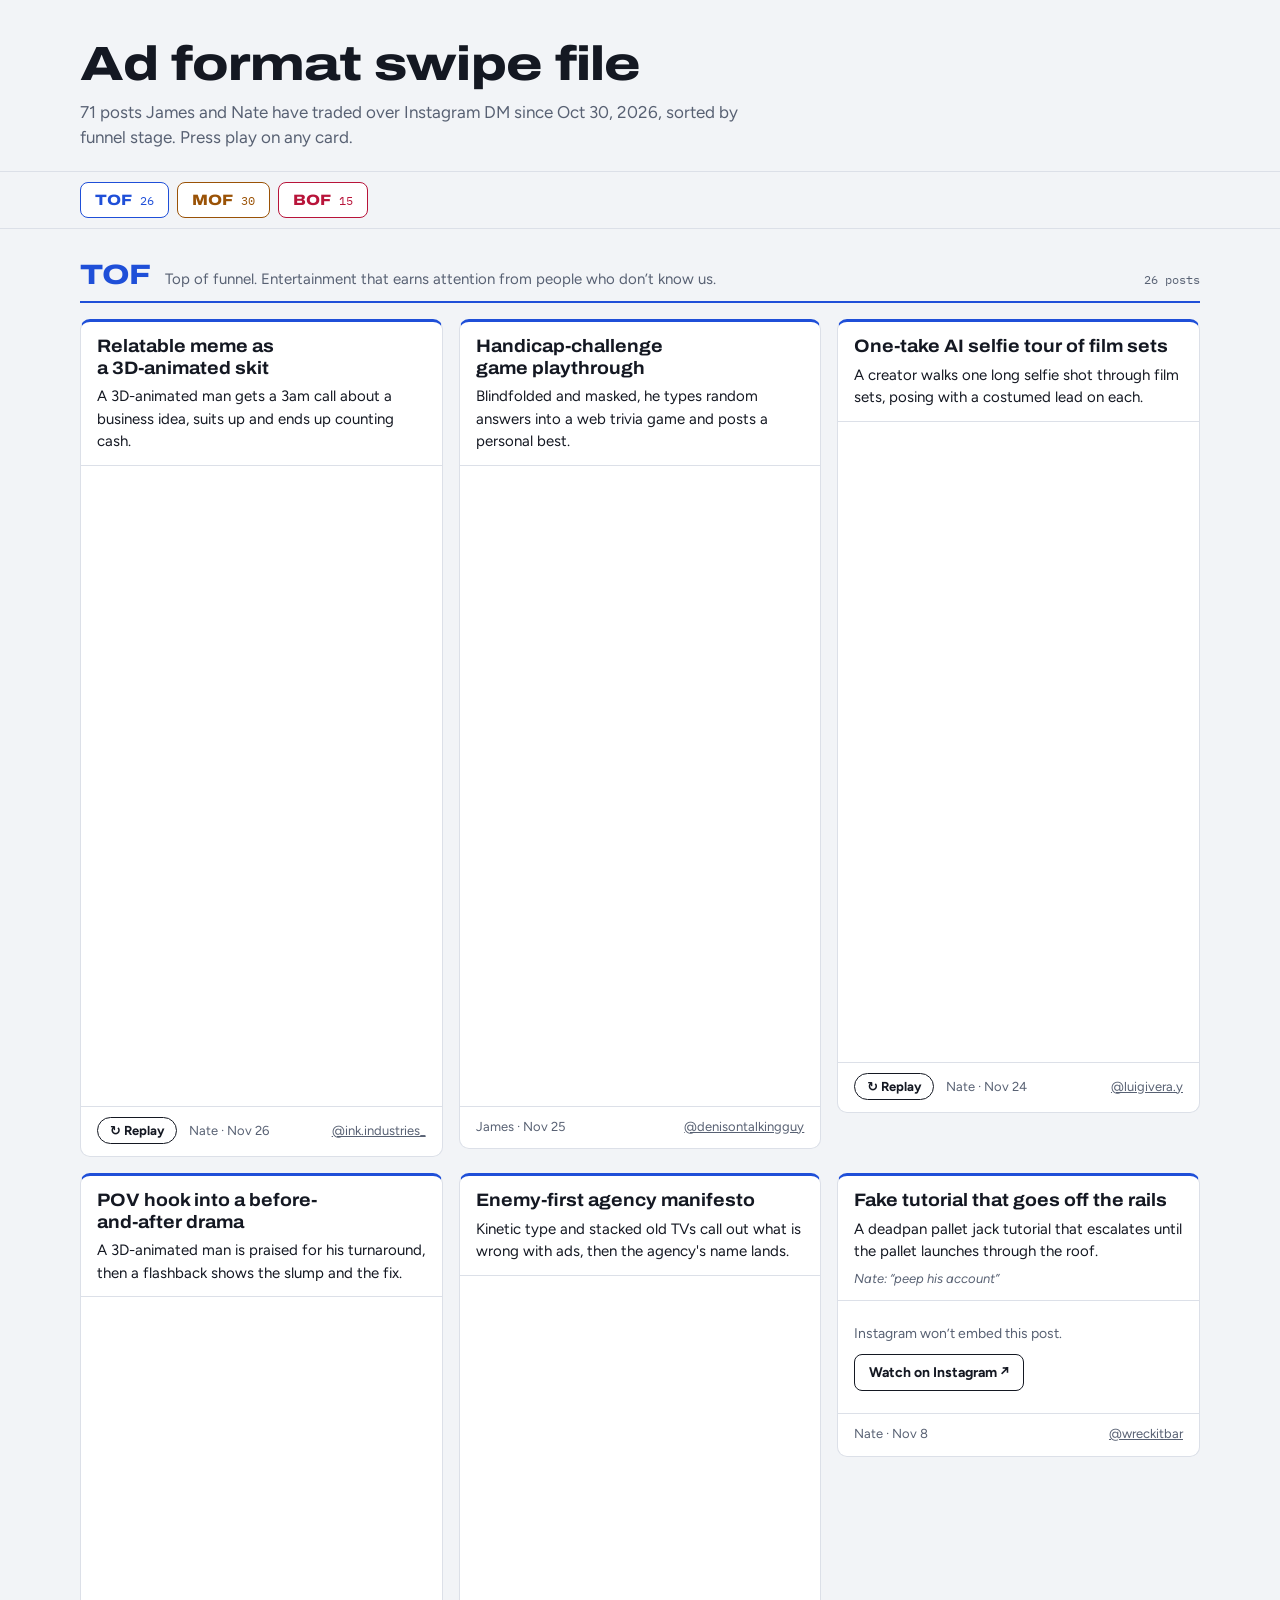
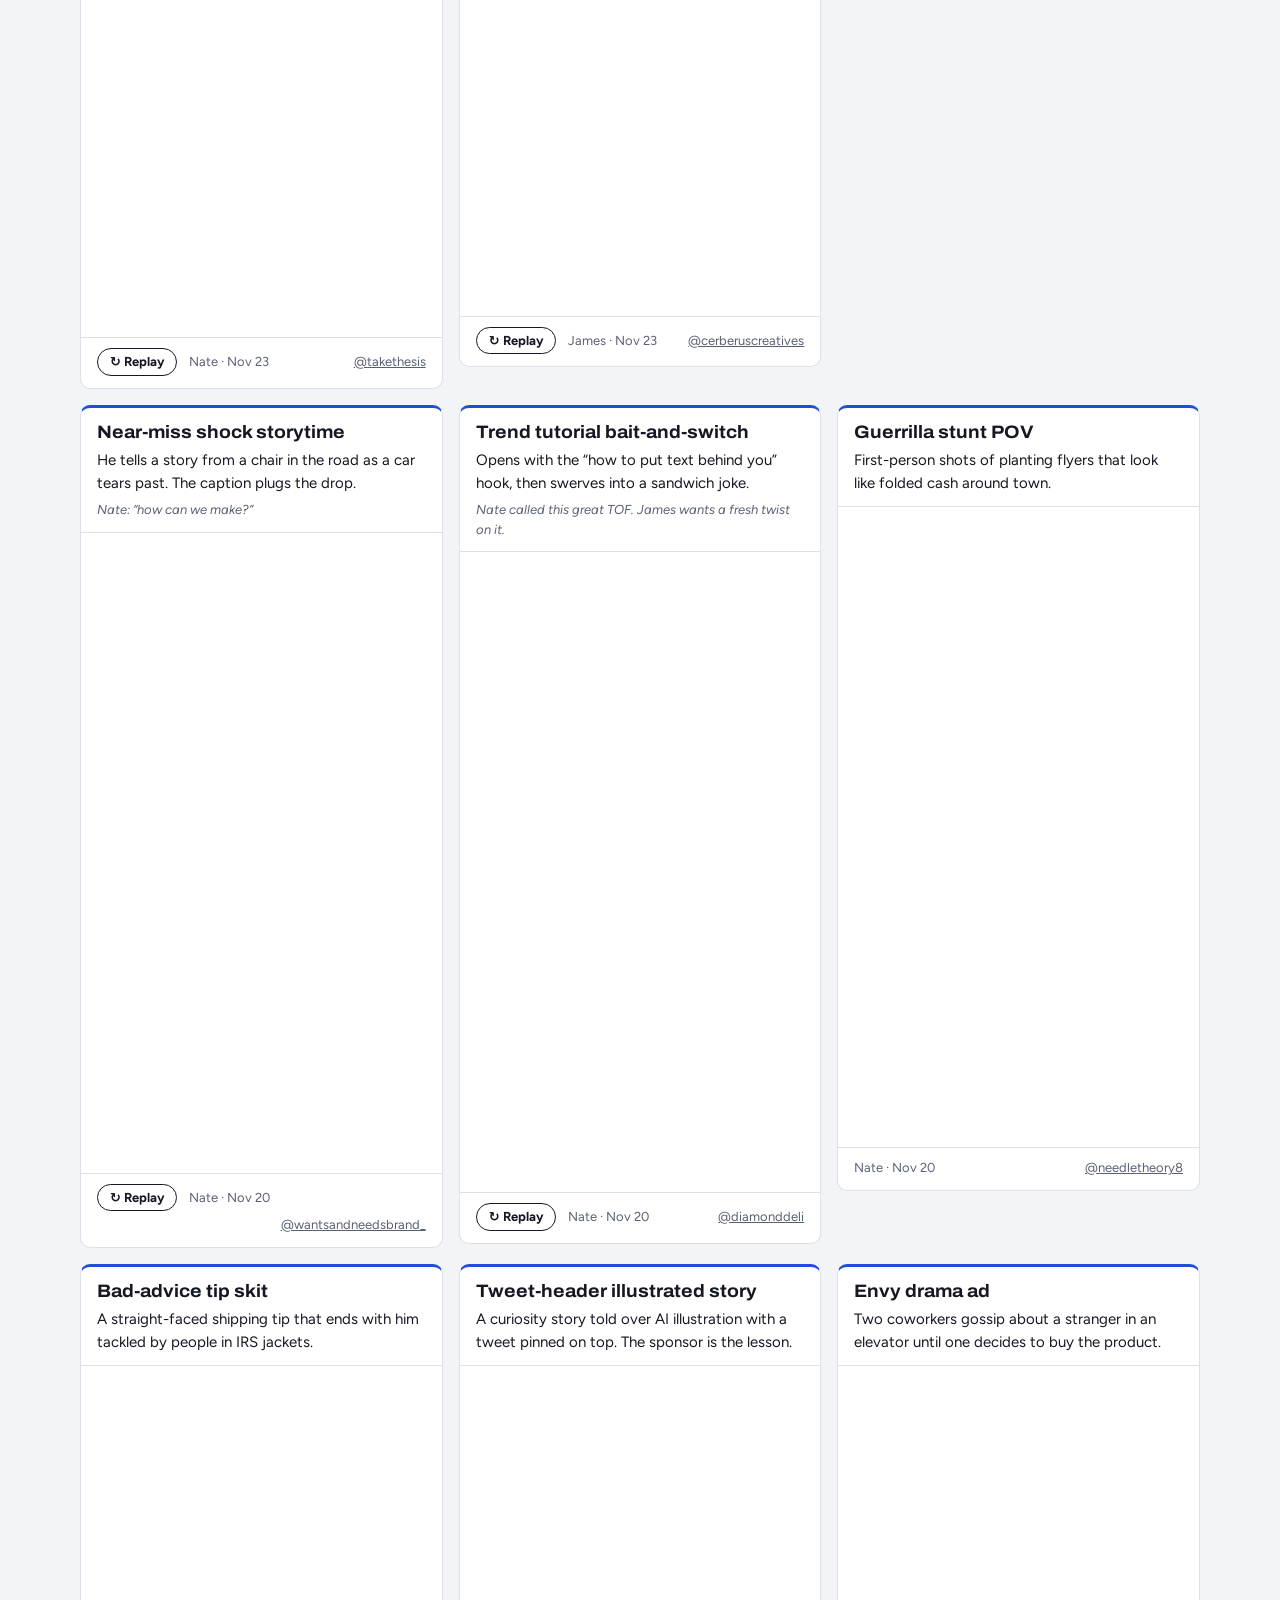
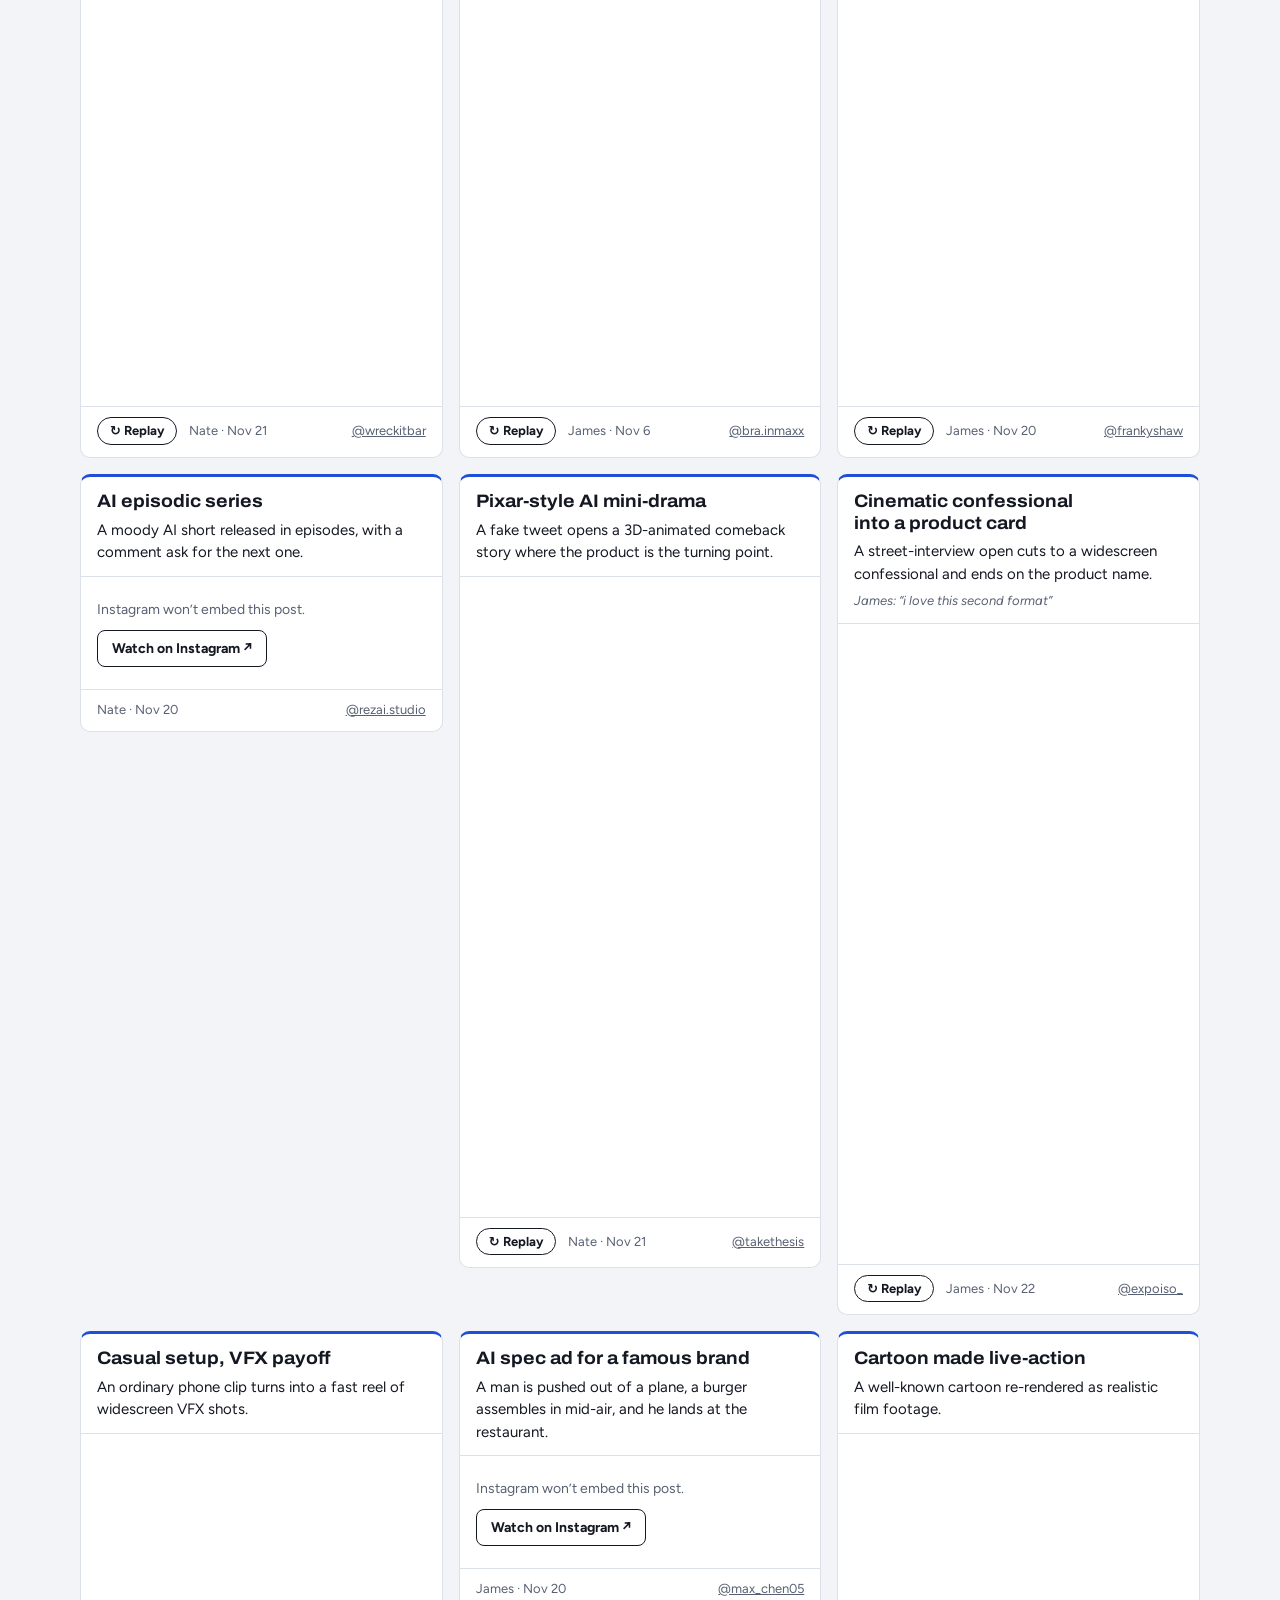
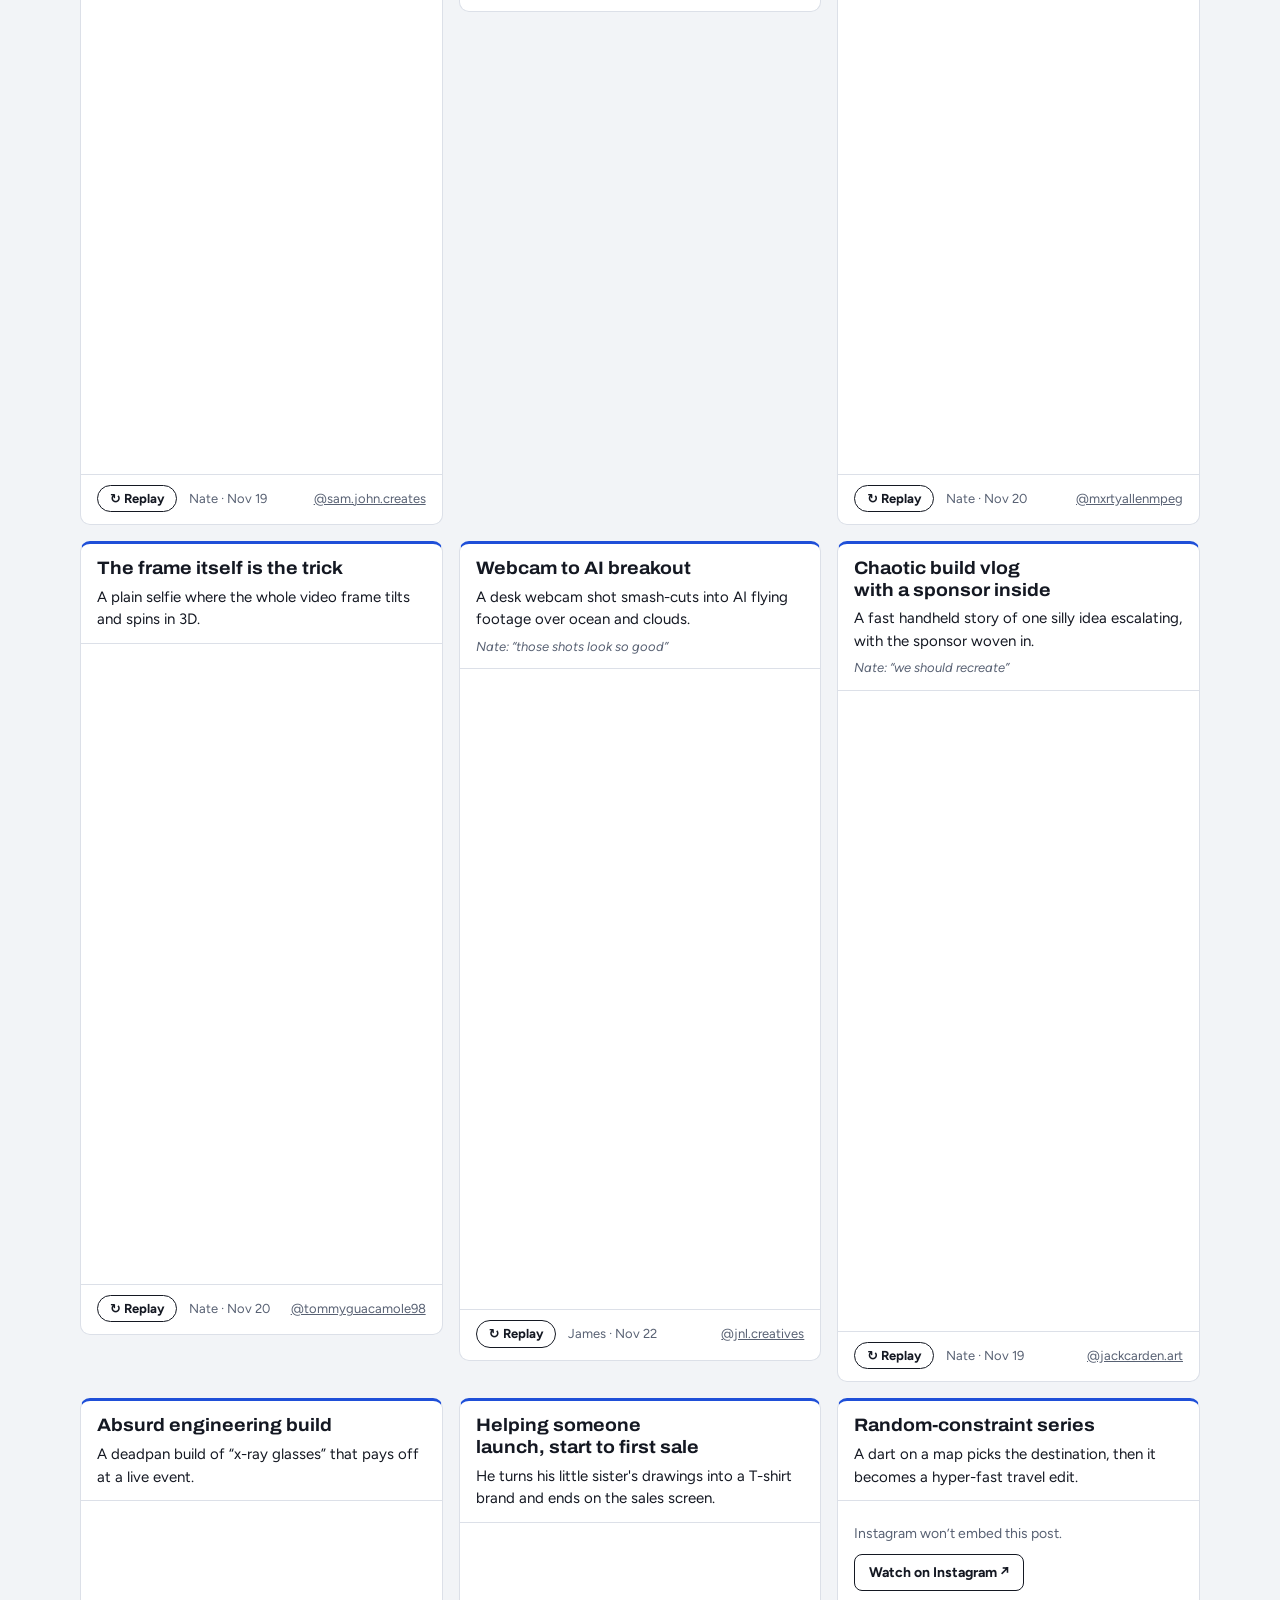
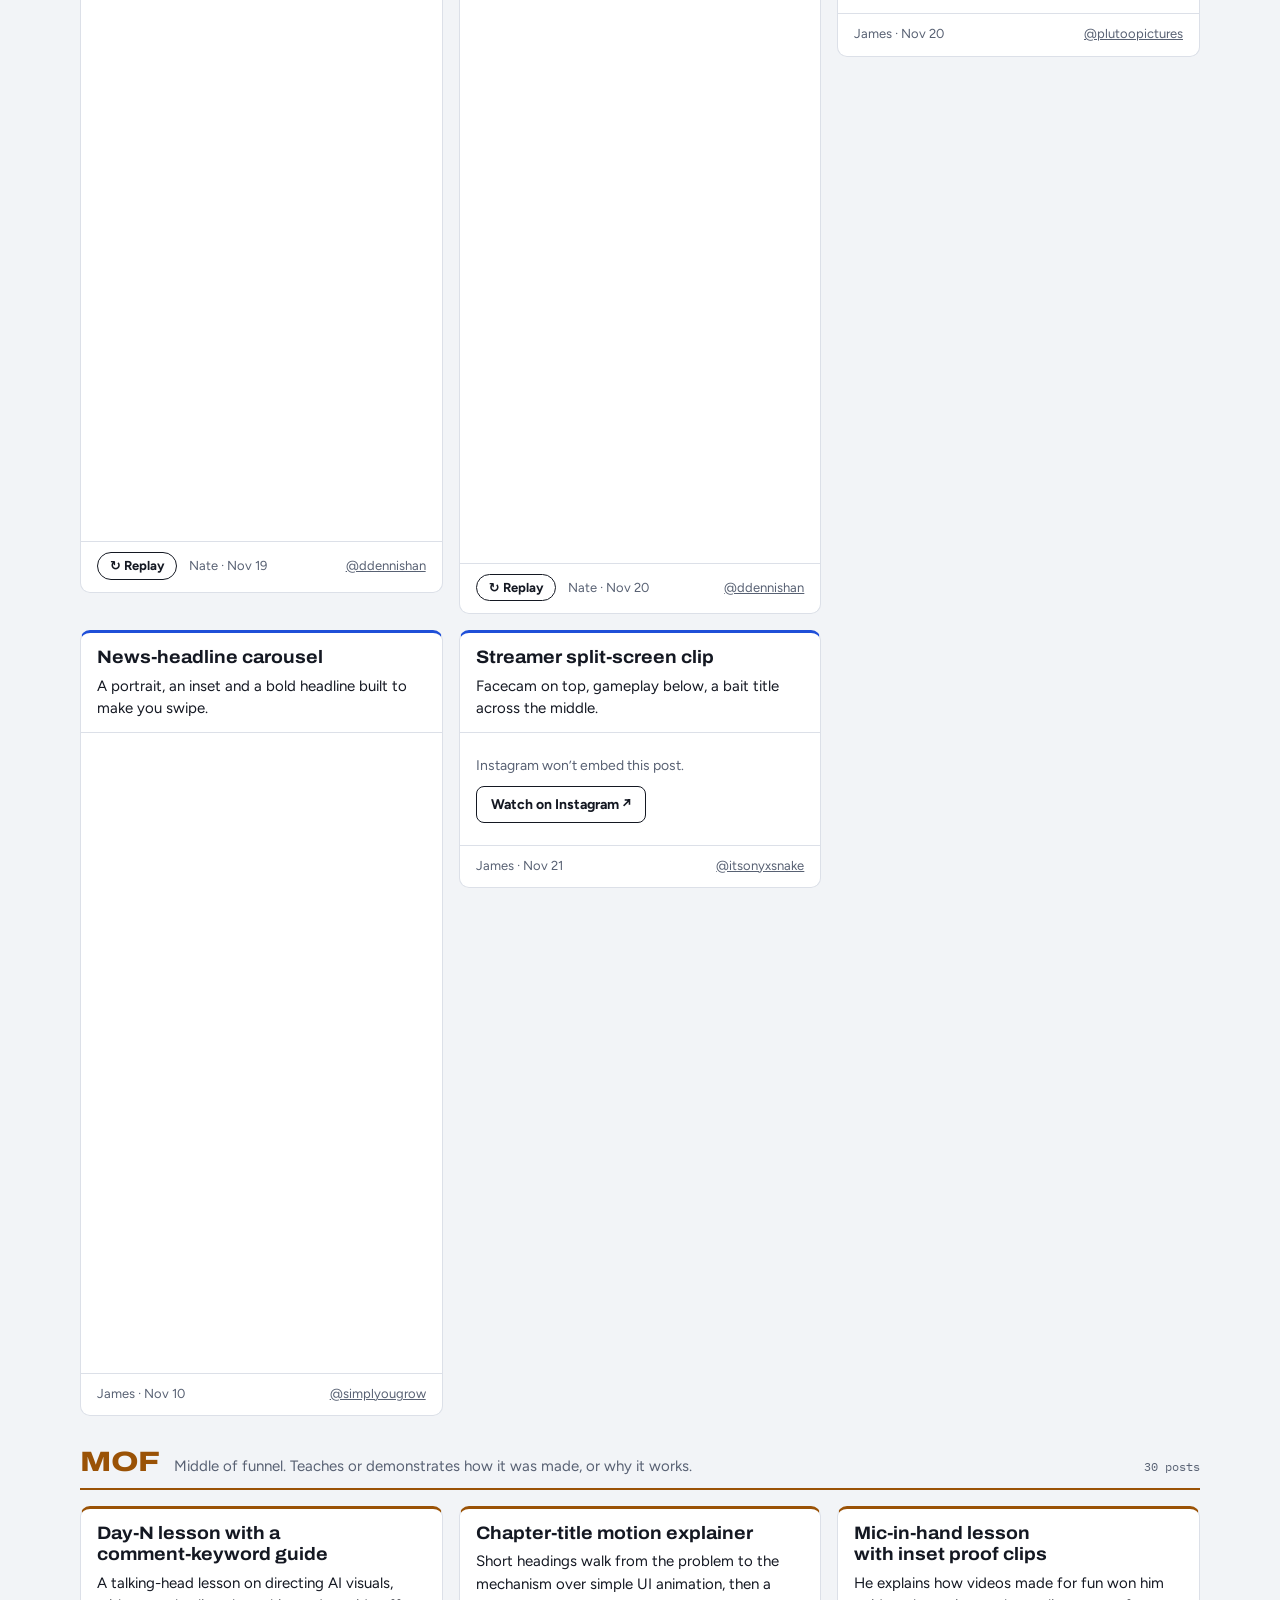
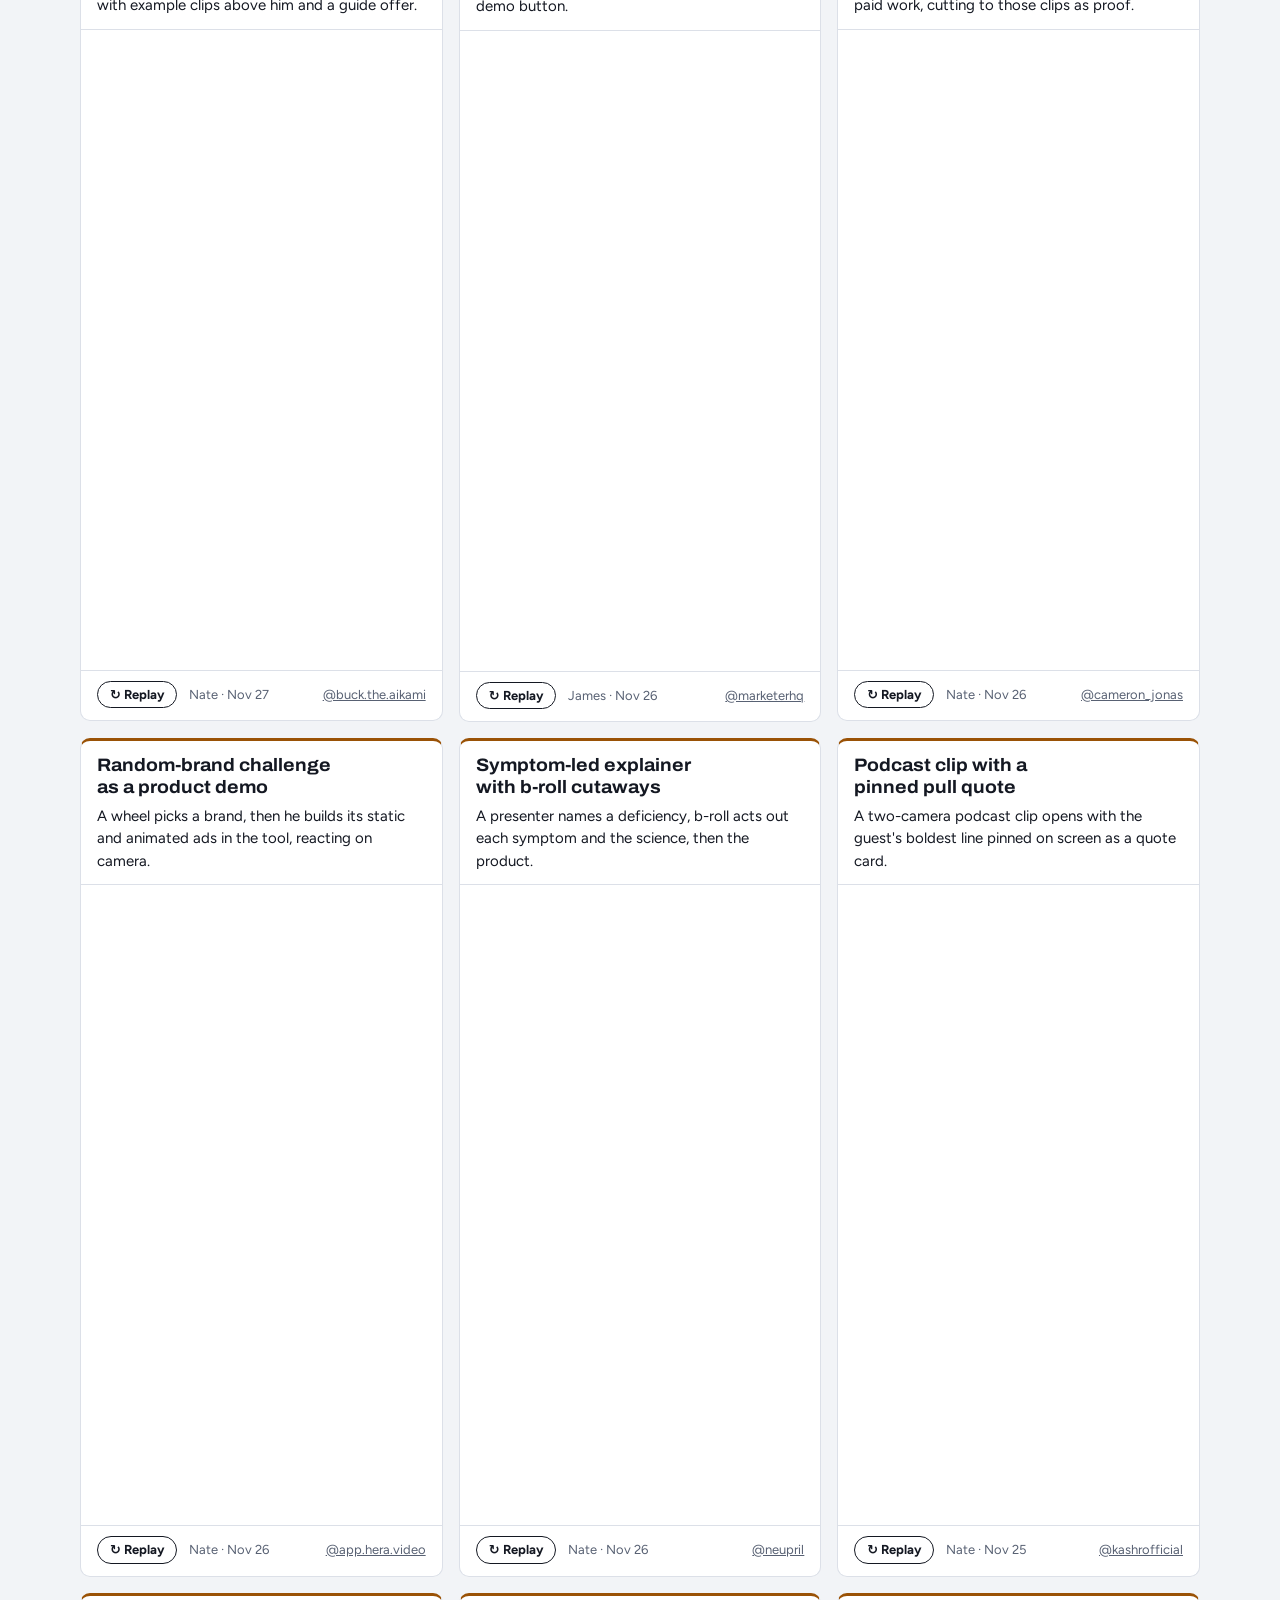
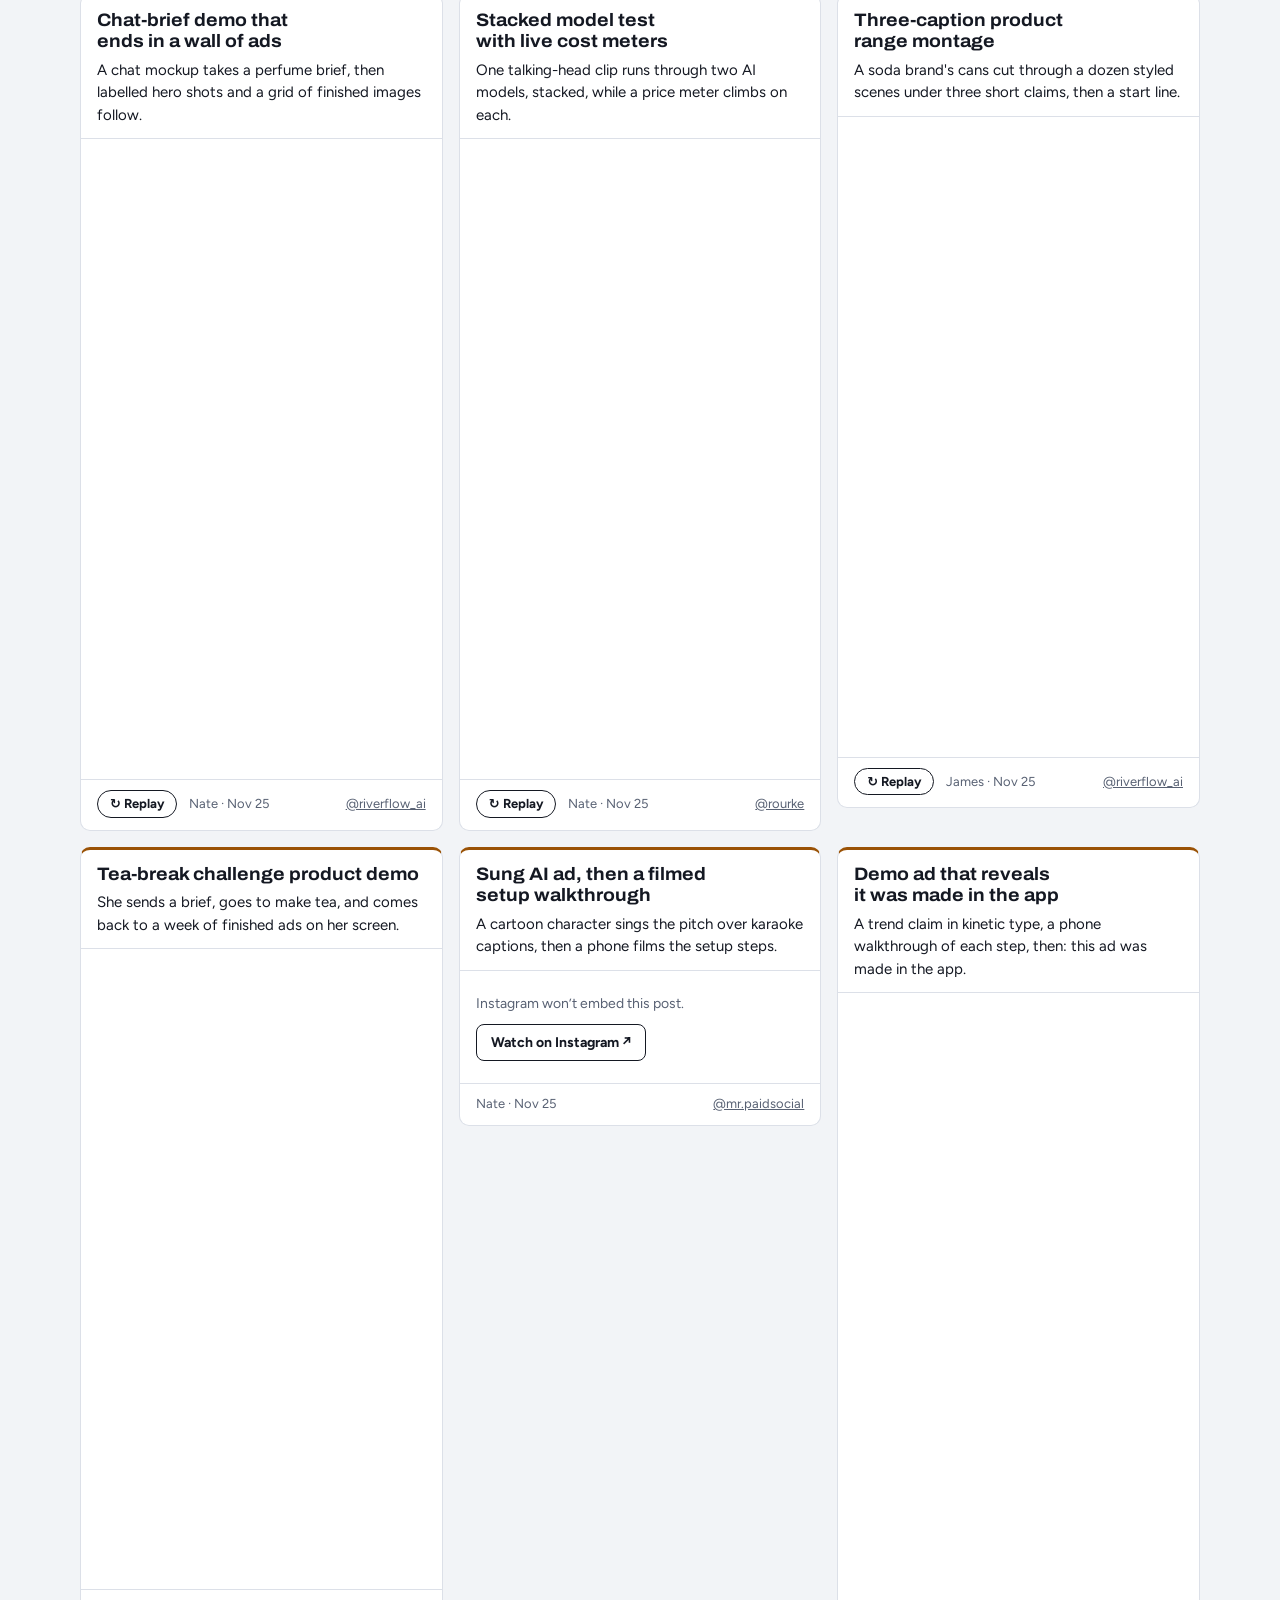
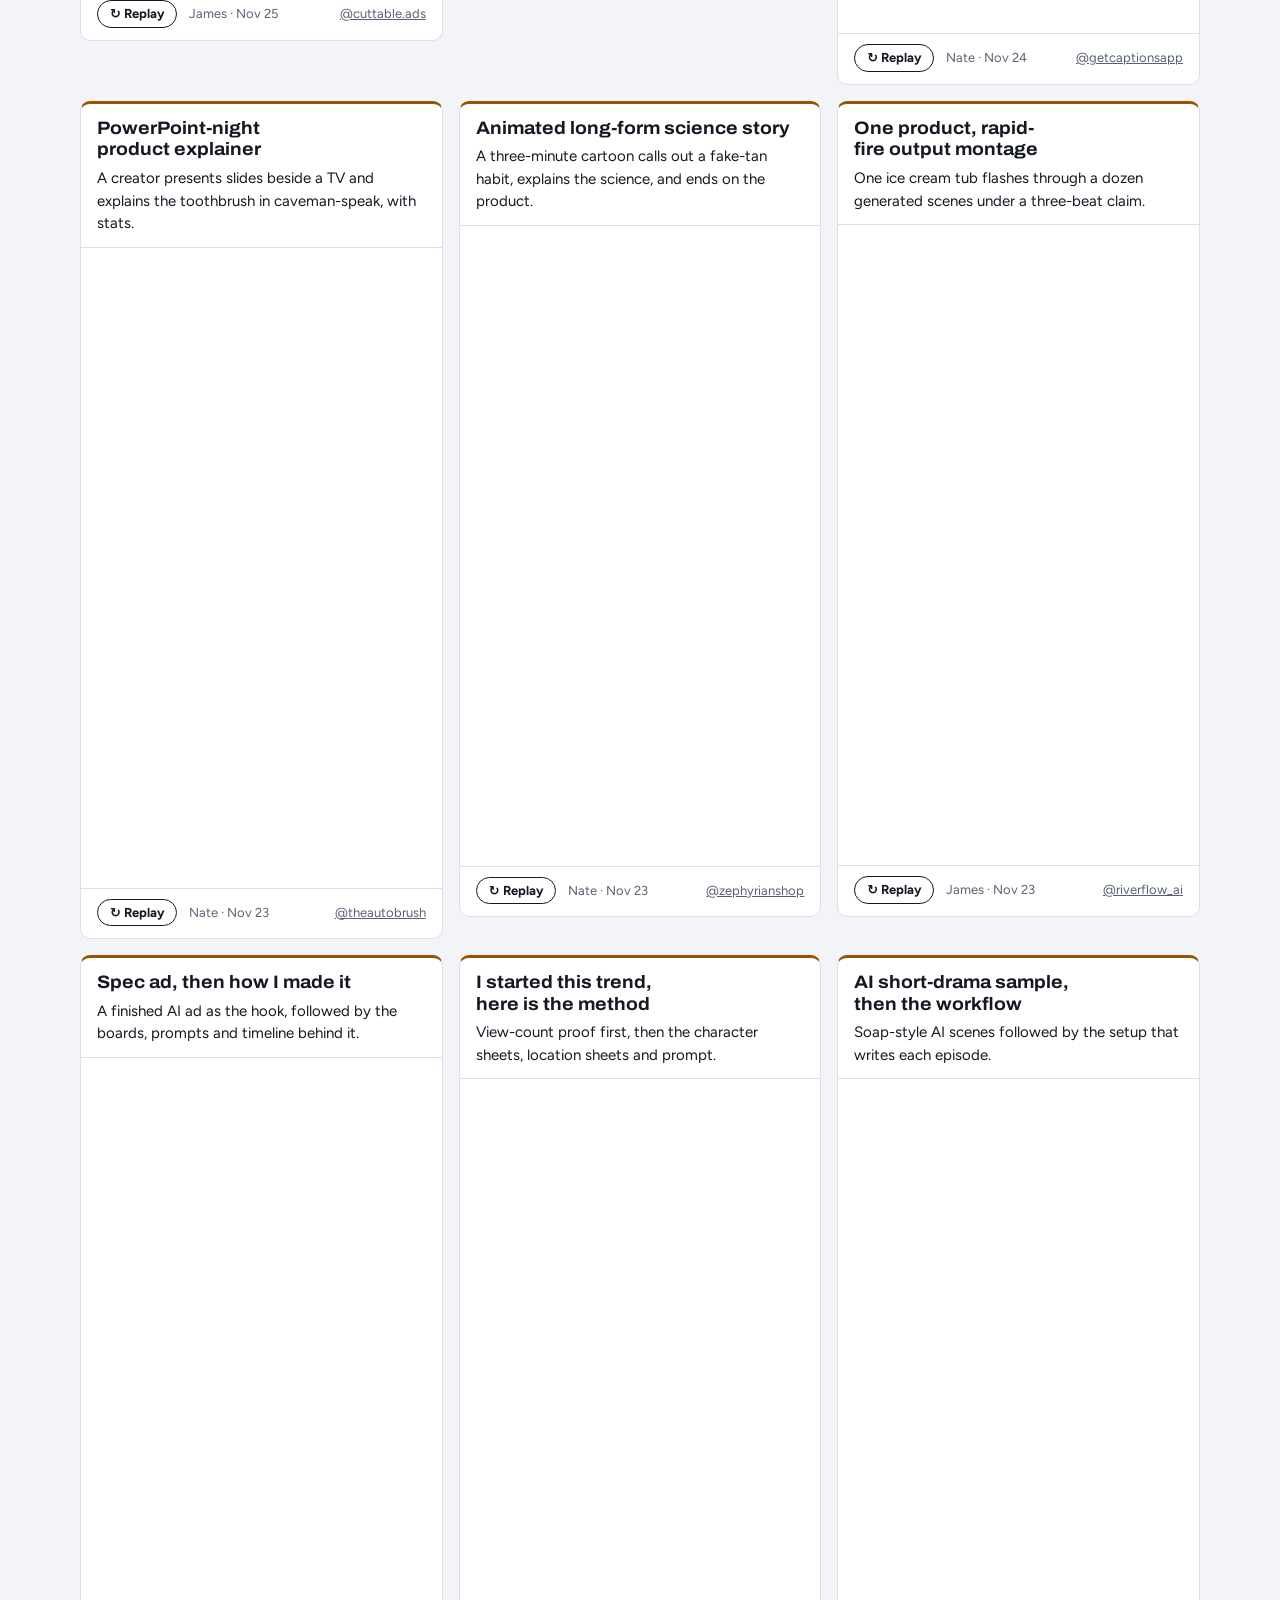
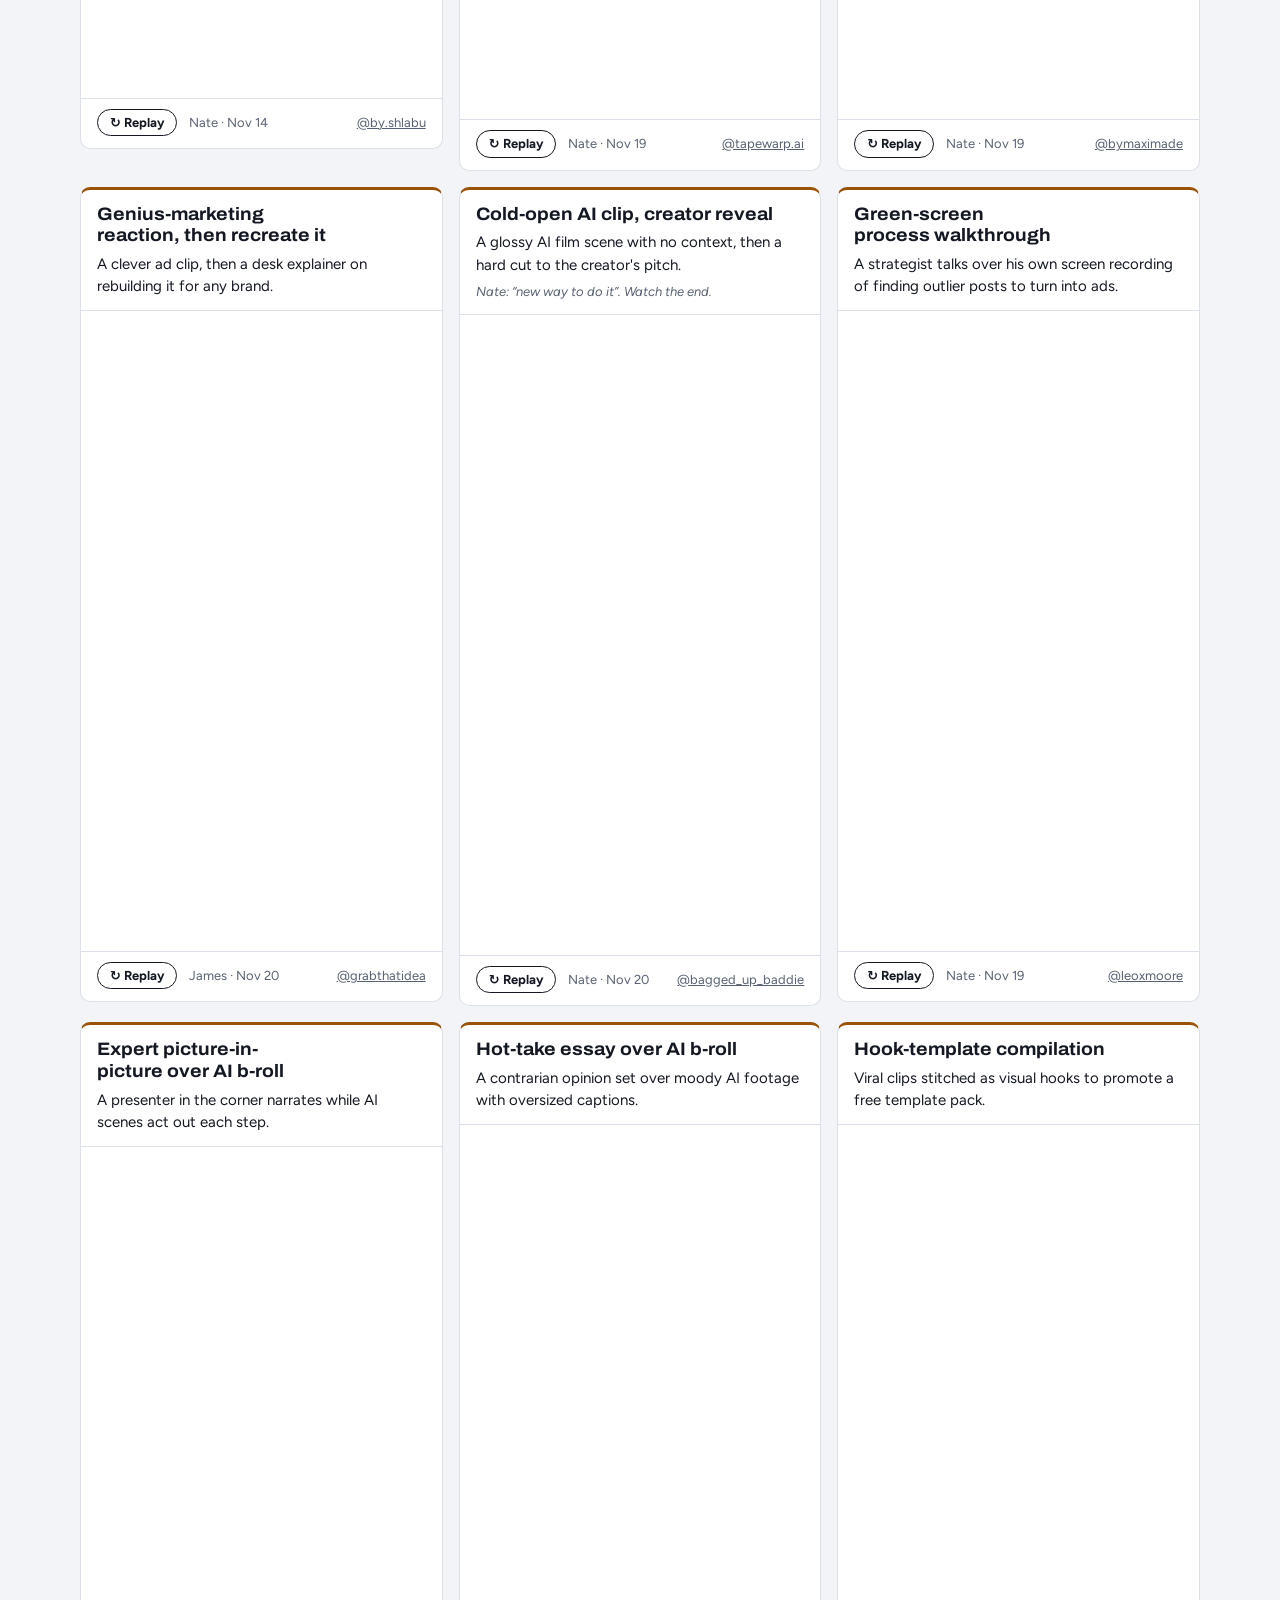
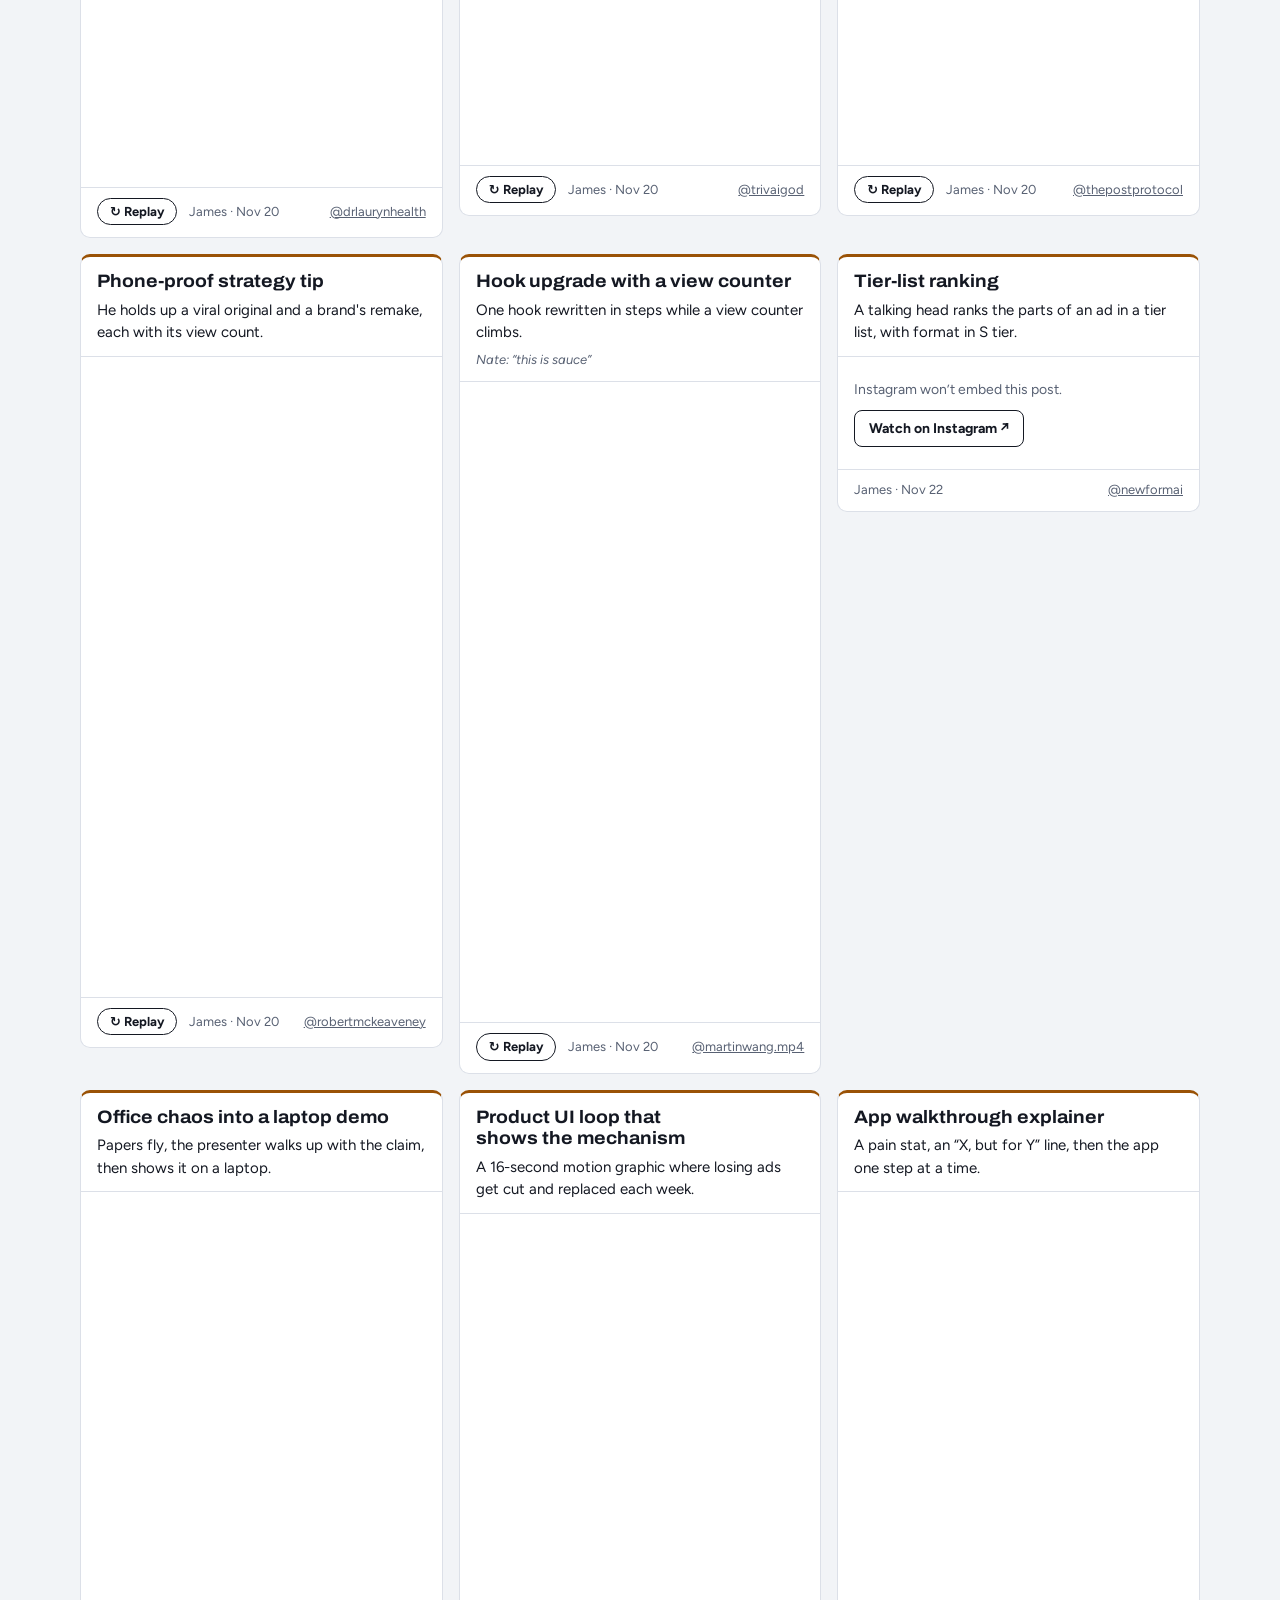
==== commit 56581b0c: "Formats: add 13 new cards Co-Authored-By: Claude Fable 5.2 <noreply@anthropic.com> Claude-Session: h" ====
--- a/public/formats/index.html
+++ b/public/formats/index.html
@@ -147,9 +147,9 @@
 
 <!-- Cards: one record per post, shown in this order within each stage. New posts go at the start of the array.
      The header and footer counts are computed from this data. -->
-<script id="data" type="application/json">[{"s":"mof","n":"Tea-break challenge product demo","d":"She sends a brief, goes to make tea, and comes back to a week of finished ads on her screen.","h":"cuttable.ads","u":"/p/DfZzT-DA-er/","by":"James","on":"Nov 25","e":"v"},{"s":"mof","n":"Sung AI ad, then a filmed setup walkthrough","d":"A cartoon character sings the pitch over karaoke captions, then a phone films the setup steps.","h":"mr.paidsocial","u":"/p/DeNCPI2sdWZ/","by":"Nate","on":"Nov 25","e":"x"},{"s":"tof","n":"One-take AI selfie tour of film sets","d":"A creator walks one long selfie shot through film sets, posing with a costumed lead on each.","h":"luigivera.y","u":"/reel/DSn_rXZjodH/","by":"Nate","on":"Nov 24","e":"v"},{"s":"bof","n":"Buyer persona as a boxed action figure","d":"A static packs the target job title as a boxed doll with work gear and a save-your-spot button.","h":"zeelyaimarketing.t","u":"/p/Df3J1BDgSlb/","by":"James","on":"Nov 24","e":"x"},{"s":"mof","n":"Demo ad that reveals it was made in the app","d":"A trend claim in kinetic type, a phone walkthrough of each step, then: this ad was made in the app.","h":"getcaptionsapp","u":"/p/Df5bXasMAab/","by":"Nate","on":"Nov 24","e":"v"},{"s":"bof","n":"Self case study with a climbing counter","d":"A weekly ad count climbs as thumbnails flood the frame, then result charts and a try-it line.","h":"runwayapp","u":"/p/DfDAMlPgcBy/","by":"James","on":"Nov 24","e":"v"},{"s":"mof","n":"PowerPoint-night product explainer","d":"A creator presents slides beside a TV and explains the toothbrush in caveman-speak, with stats.","h":"theautobrush","u":"/p/DfSCNA0gORr/","by":"Nate","on":"Nov 23","e":"v"},{"s":"bof","n":"Retro infomercial parody with an offer card","d":"A grandma in a fake nineties infomercial hammers website buttons, then a card offers a free call.","h":"corecopy94","u":"/p/DfoR5irMQ25/","by":"Nate","on":"Nov 23","e":"x"},{"s":"tof","n":"POV hook into a before-and-after drama","d":"A 3D-animated man is praised for his turnaround, then a flashback shows the slump and the fix.","h":"takethesis","u":"/p/Df_Vm1KsH9Q/","by":"Nate","on":"Nov 23","e":"v"},{"s":"mof","n":"Animated long-form science story","d":"A three-minute cartoon calls out a fake-tan habit, explains the science, and ends on the product.","h":"zephyrianshop","u":"/p/DgADdWvMGfc/","by":"Nate","on":"Nov 23","e":"v"},{"s":"bof","n":"Logo-wall open, location-hopping pitch","d":"A wall of customer logos, then a presenter pitches from a new spot each line and asks for a demo.","h":"air.hq","u":"/p/DbKSoGJAjhr/","by":"James","on":"Nov 23","e":"v"},{"s":"mof","n":"One product, rapid-fire output montage","d":"One ice cream tub flashes through a dozen generated scenes under a three-beat claim.","h":"riverflow_ai","u":"/p/DecO_7mA35O/","by":"James","on":"Nov 23","e":"v"},{"s":"tof","n":"Enemy-first agency manifesto","d":"Kinetic type and stacked old TVs call out what is wrong with ads, then the agency's name lands.","h":"cerberuscreatives","u":"/p/DfaJ080gz0v/","by":"James","on":"Nov 23","e":"v"},{"s":"tof","n":"Fake tutorial that goes off the rails","d":"A deadpan pallet jack tutorial that escalates until the pallet launches through the roof.","h":"wreckitbar","u":"/reel/Dfe0l4mBnbK/","by":"Nate","on":"Nov 8","e":"x","t":"Nate: “peep his account”"},{"s":"tof","n":"Near-miss shock storytime","d":"He tells a story from a chair in the road as a car tears past. The caption plugs the drop.","h":"wantsandneedsbrand_","u":"/reel/DdC8RL-B4hZ/","by":"Nate","on":"Nov 20","e":"v","t":"Nate: “how can we make?”"},{"s":"tof","n":"Trend tutorial bait-and-switch","d":"Opens with the “how to put text behind you” hook, then swerves into a sandwich joke.","h":"diamonddeli","u":"/reel/DeehbZ-RkL8/","by":"Nate","on":"Nov 20","e":"v","t":"Nate called this great TOF. James wants a fresh twist on it."},{"s":"tof","n":"Guerrilla stunt POV","d":"First-person shots of planting flyers that look like folded cash around town.","h":"needletheory8","u":"/reel/DagW_YKPjac/","by":"Nate","on":"Nov 20","e":"w"},{"s":"tof","n":"Bad-advice tip skit","d":"A straight-faced shipping tip that ends with him tackled by people in IRS jackets.","h":"wreckitbar","u":"/reel/DfcjseLS7gq/","by":"Nate","on":"Nov 21","e":"v"},{"s":"tof","n":"Tweet-header illustrated story","d":"A curiosity story told over AI illustration with a tweet pinned on top. The sponsor is the lesson.","h":"bra.inmaxx","u":"/p/De1KHa2gFvG/","by":"James","on":"Nov 6","e":"v"},{"s":"tof","n":"Envy drama ad","d":"Two coworkers gossip about a stranger in an elevator until one decides to buy the product.","h":"frankyshaw","u":"/reel/DeU9pM7xy1E/","by":"James","on":"Nov 20","e":"v"},{"s":"tof","n":"AI episodic series","d":"A moody AI short released in episodes, with a comment ask for the next one.","h":"rezai.studio","u":"/reel/Df9p5sCxV2Z/","by":"Nate","on":"Nov 20","e":"x"},{"s":"tof","n":"Pixar-style AI mini-drama","d":"A fake tweet opens a 3D-animated comeback story where the product is the turning point.","h":"takethesis","u":"/p/Df7majcMQTp/","by":"Nate","on":"Nov 21","e":"v"},{"s":"tof","n":"Cinematic confessional into a product card","d":"A street-interview open cuts to a widescreen confessional and ends on the product name.","h":"expoiso_","u":"/reel/Dc02c0CJ-4b/","by":"James","on":"Nov 22","e":"v","t":"James: “i love this second format”"},{"s":"tof","n":"Casual setup, VFX payoff","d":"An ordinary phone clip turns into a fast reel of widescreen VFX shots.","h":"sam.john.creates","u":"/reel/DdeLszSq2uD/","by":"Nate","on":"Nov 19","e":"v"},{"s":"tof","n":"AI spec ad for a famous brand","d":"A man is pushed out of a plane, a burger assembles in mid-air, and he lands at the restaurant.","h":"max_chen05","u":"/reel/DcESBP2Oejh/","by":"James","on":"Nov 20","e":"x"},{"s":"tof","n":"Cartoon made live-action","d":"A well-known cartoon re-rendered as realistic film footage.","h":"mxrtyallenmpeg","u":"/reel/DfZ6bOrB2yD/","by":"Nate","on":"Nov 20","e":"v"},{"s":"tof","n":"The frame itself is the trick","d":"A plain selfie where the whole video frame tilts and spins in 3D.","h":"tommyguacamole98","u":"/reel/DfoXUwQooT3/","by":"Nate","on":"Nov 20","e":"v"},{"s":"tof","n":"Webcam to AI breakout","d":"A desk webcam shot smash-cuts into AI flying footage over ocean and clouds.","h":"jnl.creatives","u":"/reel/Dfeodx6KRQM/","by":"James","on":"Nov 22","e":"v","t":"Nate: “those shots look so good”"},{"s":"tof","n":"Chaotic build vlog with a sponsor inside","d":"A fast handheld story of one silly idea escalating, with the sponsor woven in.","h":"jackcarden.art","u":"/reel/DdhIJoittdS/","by":"Nate","on":"Nov 19","e":"v","t":"Nate: “we should recreate”"},{"s":"tof","n":"Absurd engineering build","d":"A deadpan build of “x-ray glasses” that pays off at a live event.","h":"ddennishan","u":"/reel/Df5KonoOV0M/","by":"Nate","on":"Nov 19","e":"v"},{"s":"tof","n":"Helping someone launch, start to first sale","d":"He turns his little sister's drawings into a T-shirt brand and ends on the sales screen.","h":"ddennishan","u":"/reel/De6rtpvOi05/","by":"Nate","on":"Nov 20","e":"v"},{"s":"tof","n":"Random-constraint series","d":"A dart on a map picks the destination, then it becomes a hyper-fast travel edit.","h":"plutoopictures","u":"/reel/Dfr7Cr7TnUe/","by":"James","on":"Nov 20","e":"x"},{"s":"tof","n":"News-headline carousel","d":"A portrait, an inset and a bold headline built to make you swipe.","h":"simplyougrow","u":"/p/DfRIqeomQES/","by":"James","on":"Nov 10","e":"i"},{"s":"tof","n":"Streamer split-screen clip","d":"Facecam on top, gameplay below, a bait title across the middle.","h":"itsonyxsnake","u":"/reel/Dej5AkjxcHN/","by":"James","on":"Nov 21","e":"x"},{"s":"mof","n":"Spec ad, then how I made it","d":"A finished AI ad as the hook, followed by the boards, prompts and timeline behind it.","h":"by.shlabu","u":"/reel/DfvBBfbt936/","by":"Nate","on":"Nov 14","e":"v"},{"s":"mof","n":"I started this trend, here is the method","d":"View-count proof first, then the character sheets, location sheets and prompt.","h":"tapewarp.ai","u":"/reel/DfaJOoUN0SK/","by":"Nate","on":"Nov 19","e":"v"},{"s":"mof","n":"AI short-drama sample, then the workflow","d":"Soap-style AI scenes followed by the setup that writes each episode.","h":"bymaximade","u":"/reel/DfsceikqH4q/","by":"Nate","on":"Nov 19","e":"v"},{"s":"mof","n":"Genius-marketing reaction, then recreate it","d":"A clever ad clip, then a desk explainer on rebuilding it for any brand.","h":"grabthatidea","u":"/reel/DfPfsnFOTEo/","by":"James","on":"Nov 20","e":"v"},{"s":"mof","n":"Cold-open AI clip, creator reveal","d":"A glossy AI film scene with no context, then a hard cut to the creator's pitch.","h":"bagged_up_baddie","u":"/reel/DfvNLNHSony/","by":"Nate","on":"Nov 20","e":"v","t":"Nate: “new way to do it”. Watch the end."},{"s":"mof","n":"Green-screen process walkthrough","d":"A strategist talks over his own screen recording of finding outlier posts to turn into ads.","h":"leoxmoore","u":"/reel/Df6s-r3T0pi/","by":"Nate","on":"Nov 19","e":"v"},{"s":"mof","n":"Expert picture-in-picture over AI b-roll","d":"A presenter in the corner narrates while AI scenes act out each step.","h":"drlaurynhealth","u":"/reel/Dctd5qCiGFe/","by":"James","on":"Nov 20","e":"v"},{"s":"mof","n":"Hot-take essay over AI b-roll","d":"A contrarian opinion set over moody AI footage with oversized captions.","h":"trivaigod","u":"/reel/DYcNM1eOXjN/","by":"James","on":"Nov 20","e":"v"},{"s":"mof","n":"Hook-template compilation","d":"Viral clips stitched as visual hooks to promote a free template pack.","h":"thepostprotocol","u":"/reel/DdN-rujgYld/","by":"James","on":"Nov 20","e":"v"},{"s":"mof","n":"Phone-proof strategy tip","d":"He holds up a viral original and a brand's remake, each with its view count.","h":"robertmckeaveney","u":"/reel/DeDfWp_zslJ/","by":"James","on":"Nov 20","e":"v"},{"s":"mof","n":"Hook upgrade with a view counter","d":"One hook rewritten in steps while a view counter climbs.","h":"martinwang.mp4","u":"/reel/Dczr8MGgHeo/","by":"James","on":"Nov 20","e":"v","t":"Nate: “this is sauce”"},{"s":"mof","n":"Tier-list ranking","d":"A talking head ranks the parts of an ad in a tier list, with format in S tier.","h":"newformai","u":"/p/Df9FR3hgt4X/","by":"James","on":"Nov 22","e":"x"},{"s":"mof","n":"Office chaos into a laptop demo","d":"Papers fly, the presenter walks up with the claim, then shows it on a laptop.","h":"cuttable.ads","u":"/p/De0BCdWAmfR/","by":"Nate","on":"Oct 30","e":"v"},{"s":"mof","n":"Product UI loop that shows the mechanism","d":"A 16-second motion graphic where losing ads get cut and replaced each week.","h":"kicker.run","u":"/p/DfUWgHFA2yY/","by":"Nate","on":"Nov 21","e":"v"},{"s":"mof","n":"App walkthrough explainer","d":"A pain stat, an “X, but for Y” line, then the app one step at a time.","h":"onepeakcreative","u":"/p/Df6FpMRANpB/","by":"James","on":"Nov 23","e":"v"},{"s":"bof","n":"Magic-trick misdirect into the offer","d":"A six-second hallway trick that reveals handwritten signs with the offer.","h":"north.high.stars.yearbook","u":"/reel/DeNtpdzxn_0/","by":"Nate","on":"Nov 21","e":"v"},{"s":"bof","n":"Art-directed set piece with a price on it","d":"Stylised seventies set pieces carrying one message, the price.","h":"rourke","u":"/reel/Dfhr1AEKCcs/","by":"Nate","on":"Nov 20","e":"v"},{"s":"bof","n":"Day-N series until a brand hires me","d":"Day 1 of a public challenge, playing a spec ad with a DM offer.","h":"acstudios.ai","u":"/reel/Df8RG3ggIiA/","by":"James","on":"Nov 20","e":"v"},{"s":"bof","n":"Proof, demand, then the product","d":"Our videos hit 20M views, everyone asked how, so here is the method as a product.","h":"koen_salo","u":"/p/DfmPwd9gbA1/","by":"Nate","on":"Nov 17","e":"v"},{"s":"bof","n":"The concept vs. the result","d":"A janky prototype labelled the concept, then the finished product in use.","h":"wearheelit","u":"/reel/DfVqgPaxd7N/","by":"Nate","on":"Nov 20","e":"v","t":"Nate has seen this format a lot."},{"s":"bof","n":"Street-interview testimonial","d":"A handheld interview with a five-person agency, cutting to the tool at work.","h":"meet.viktor","u":"/p/Dd1-Quwg1tv/","by":"Nate","on":"Nov 8","e":"v"},{"s":"bof","n":"Static headline over an output wall","d":"A big numeric promise above a grid of example ads, with a free trial.","h":"usekonvert","u":"/p/Dd9GOnAMFQL/","by":"Nate","on":"Nov 18","e":"i"},{"s":"bof","n":"Question static with a case-study caption","d":"The image asks the problem as a question. The caption sells with customer numbers.","h":"cuttable.ads","u":"/p/DesZGysAS4G/","by":"Nate","on":"Nov 20","e":"i"},{"s":"bof","n":"Memo static with spend proof","d":"A plain memo to brands with a highlighted spend figure and a call to book.","h":"kamrazzak","u":"/p/Dfm7b7KAg1w/","by":"Nate","on":"Nov 22","e":"i"}]</script>
+<script id="data" type="application/json">[{"s":"mof","n":"Day-N lesson with a comment-keyword guide","d":"A talking-head lesson on directing AI visuals, with example clips above him and a guide offer.","h":"buck.the.aikami","u":"/reel/DfK2FTwtxuY/","by":"Nate","on":"Nov 27","e":"v"},{"s":"bof","n":"What-your-budget-buys price breakdown","d":"A presenter turns a budget into clip counts and hours in big on-screen numbers, then a discount.","h":"higgsfield.ai","u":"/reel/DgNm3rQi9P-/","by":"Nate","on":"Nov 26","e":"v"},{"s":"mof","n":"Chapter-title motion explainer","d":"Short headings walk from the problem to the mechanism over simple UI animation, then a demo button.","h":"marketerhq","u":"/p/Df0Zh3sAxWH/","by":"James","on":"Nov 26","e":"v"},{"s":"bof","n":"Sale sketch with a how-it-was-made middle","d":"Retro office characters announce a sale by phone, then their creator shows how she made them.","h":"elevenlabs","u":"/p/Df0YOHXg4qx/","by":"Nate","on":"Nov 26","e":"v"},{"s":"mof","n":"Mic-in-hand lesson with inset proof clips","d":"He explains how videos made for fun won him paid work, cutting to those clips as proof.","h":"cameron_jonas","u":"/reel/DgJW4wzSbPB/","by":"Nate","on":"Nov 26","e":"v"},{"s":"mof","n":"Random-brand challenge as a product demo","d":"A wheel picks a brand, then he builds its static and animated ads in the tool, reacting on camera.","h":"app.hera.video","u":"/p/Df93BFlsF6K/","by":"Nate","on":"Nov 26","e":"v"},{"s":"tof","n":"Relatable meme as a 3D-animated skit","d":"A 3D-animated man gets a 3am call about a business idea, suits up and ends up counting cash.","h":"ink.industries_","u":"/reel/DgK70bcPk9y/","by":"Nate","on":"Nov 26","e":"v"},{"s":"mof","n":"Symptom-led explainer with b-roll cutaways","d":"A presenter names a deficiency, b-roll acts out each symptom and the science, then the product.","h":"neupril","u":"/p/DaybQiAA2br/","by":"Nate","on":"Nov 26","e":"v"},{"s":"mof","n":"Podcast clip with a pinned pull quote","d":"A two-camera podcast clip opens with the guest's boldest line pinned on screen as a quote card.","h":"kashrofficial","u":"/reel/DfQAl2hIPoC/","by":"Nate","on":"Nov 25","e":"v"},{"s":"mof","n":"Chat-brief demo that ends in a wall of ads","d":"A chat mockup takes a perfume brief, then labelled hero shots and a grid of finished images follow.","h":"riverflow_ai","u":"/p/DecO_oKgTvg/","by":"Nate","on":"Nov 25","e":"v"},{"s":"tof","n":"Handicap-challenge game playthrough","d":"Blindfolded and masked, he types random answers into a web trivia game and posts a personal best.","h":"denisontalkingguy","u":"/reel/DgLM5jCRwXU/","by":"James","on":"Nov 25","e":"w"},{"s":"mof","n":"Stacked model test with live cost meters","d":"One talking-head clip runs through two AI models, stacked, while a price meter climbs on each.","h":"rourke","u":"/reel/DgLJpBOJ_Nx/","by":"Nate","on":"Nov 25","e":"v"},{"s":"mof","n":"Three-caption product range montage","d":"A soda brand's cans cut through a dozen styled scenes under three short claims, then a start line.","h":"riverflow_ai","u":"/p/DecO_-CAhet/","by":"James","on":"Nov 25","e":"v"},{"s":"mof","n":"Tea-break challenge product demo","d":"She sends a brief, goes to make tea, and comes back to a week of finished ads on her screen.","h":"cuttable.ads","u":"/p/DfZzT-DA-er/","by":"James","on":"Nov 25","e":"v"},{"s":"mof","n":"Sung AI ad, then a filmed setup walkthrough","d":"A cartoon character sings the pitch over karaoke captions, then a phone films the setup steps.","h":"mr.paidsocial","u":"/p/DeNCPI2sdWZ/","by":"Nate","on":"Nov 25","e":"x"},{"s":"tof","n":"One-take AI selfie tour of film sets","d":"A creator walks one long selfie shot through film sets, posing with a costumed lead on each.","h":"luigivera.y","u":"/reel/DSn_rXZjodH/","by":"Nate","on":"Nov 24","e":"v"},{"s":"bof","n":"Buyer persona as a boxed action figure","d":"A static packs the target job title as a boxed doll with work gear and a save-your-spot button.","h":"zeelyaimarketing.t","u":"/p/Df3J1BDgSlb/","by":"James","on":"Nov 24","e":"x"},{"s":"mof","n":"Demo ad that reveals it was made in the app","d":"A trend claim in kinetic type, a phone walkthrough of each step, then: this ad was made in the app.","h":"getcaptionsapp","u":"/p/Df5bXasMAab/","by":"Nate","on":"Nov 24","e":"v"},{"s":"bof","n":"Self case study with a climbing counter","d":"A weekly ad count climbs as thumbnails flood the frame, then result charts and a try-it line.","h":"runwayapp","u":"/p/DfDAMlPgcBy/","by":"James","on":"Nov 24","e":"v"},{"s":"mof","n":"PowerPoint-night product explainer","d":"A creator presents slides beside a TV and explains the toothbrush in caveman-speak, with stats.","h":"theautobrush","u":"/p/DfSCNA0gORr/","by":"Nate","on":"Nov 23","e":"v"},{"s":"bof","n":"Retro infomercial parody with an offer card","d":"A grandma in a fake nineties infomercial hammers website buttons, then a card offers a free call.","h":"corecopy94","u":"/p/DfoR5irMQ25/","by":"Nate","on":"Nov 23","e":"x"},{"s":"tof","n":"POV hook into a before-and-after drama","d":"A 3D-animated man is praised for his turnaround, then a flashback shows the slump and the fix.","h":"takethesis","u":"/p/Df_Vm1KsH9Q/","by":"Nate","on":"Nov 23","e":"v"},{"s":"mof","n":"Animated long-form science story","d":"A three-minute cartoon calls out a fake-tan habit, explains the science, and ends on the product.","h":"zephyrianshop","u":"/p/DgADdWvMGfc/","by":"Nate","on":"Nov 23","e":"v"},{"s":"bof","n":"Logo-wall open, location-hopping pitch","d":"A wall of customer logos, then a presenter pitches from a new spot each line and asks for a demo.","h":"air.hq","u":"/p/DbKSoGJAjhr/","by":"James","on":"Nov 23","e":"v"},{"s":"mof","n":"One product, rapid-fire output montage","d":"One ice cream tub flashes through a dozen generated scenes under a three-beat claim.","h":"riverflow_ai","u":"/p/DecO_7mA35O/","by":"James","on":"Nov 23","e":"v"},{"s":"tof","n":"Enemy-first agency manifesto","d":"Kinetic type and stacked old TVs call out what is wrong with ads, then the agency's name lands.","h":"cerberuscreatives","u":"/p/DfaJ080gz0v/","by":"James","on":"Nov 23","e":"v"},{"s":"tof","n":"Fake tutorial that goes off the rails","d":"A deadpan pallet jack tutorial that escalates until the pallet launches through the roof.","h":"wreckitbar","u":"/reel/Dfe0l4mBnbK/","by":"Nate","on":"Nov 8","e":"x","t":"Nate: “peep his account”"},{"s":"tof","n":"Near-miss shock storytime","d":"He tells a story from a chair in the road as a car tears past. The caption plugs the drop.","h":"wantsandneedsbrand_","u":"/reel/DdC8RL-B4hZ/","by":"Nate","on":"Nov 20","e":"v","t":"Nate: “how can we make?”"},{"s":"tof","n":"Trend tutorial bait-and-switch","d":"Opens with the “how to put text behind you” hook, then swerves into a sandwich joke.","h":"diamonddeli","u":"/reel/DeehbZ-RkL8/","by":"Nate","on":"Nov 20","e":"v","t":"Nate called this great TOF. James wants a fresh twist on it."},{"s":"tof","n":"Guerrilla stunt POV","d":"First-person shots of planting flyers that look like folded cash around town.","h":"needletheory8","u":"/reel/DagW_YKPjac/","by":"Nate","on":"Nov 20","e":"w"},{"s":"tof","n":"Bad-advice tip skit","d":"A straight-faced shipping tip that ends with him tackled by people in IRS jackets.","h":"wreckitbar","u":"/reel/DfcjseLS7gq/","by":"Nate","on":"Nov 21","e":"v"},{"s":"tof","n":"Tweet-header illustrated story","d":"A curiosity story told over AI illustration with a tweet pinned on top. The sponsor is the lesson.","h":"bra.inmaxx","u":"/p/De1KHa2gFvG/","by":"James","on":"Nov 6","e":"v"},{"s":"tof","n":"Envy drama ad","d":"Two coworkers gossip about a stranger in an elevator until one decides to buy the product.","h":"frankyshaw","u":"/reel/DeU9pM7xy1E/","by":"James","on":"Nov 20","e":"v"},{"s":"tof","n":"AI episodic series","d":"A moody AI short released in episodes, with a comment ask for the next one.","h":"rezai.studio","u":"/reel/Df9p5sCxV2Z/","by":"Nate","on":"Nov 20","e":"x"},{"s":"tof","n":"Pixar-style AI mini-drama","d":"A fake tweet opens a 3D-animated comeback story where the product is the turning point.","h":"takethesis","u":"/p/Df7majcMQTp/","by":"Nate","on":"Nov 21","e":"v"},{"s":"tof","n":"Cinematic confessional into a product card","d":"A street-interview open cuts to a widescreen confessional and ends on the product name.","h":"expoiso_","u":"/reel/Dc02c0CJ-4b/","by":"James","on":"Nov 22","e":"v","t":"James: “i love this second format”"},{"s":"tof","n":"Casual setup, VFX payoff","d":"An ordinary phone clip turns into a fast reel of widescreen VFX shots.","h":"sam.john.creates","u":"/reel/DdeLszSq2uD/","by":"Nate","on":"Nov 19","e":"v"},{"s":"tof","n":"AI spec ad for a famous brand","d":"A man is pushed out of a plane, a burger assembles in mid-air, and he lands at the restaurant.","h":"max_chen05","u":"/reel/DcESBP2Oejh/","by":"James","on":"Nov 20","e":"x"},{"s":"tof","n":"Cartoon made live-action","d":"A well-known cartoon re-rendered as realistic film footage.","h":"mxrtyallenmpeg","u":"/reel/DfZ6bOrB2yD/","by":"Nate","on":"Nov 20","e":"v"},{"s":"tof","n":"The frame itself is the trick","d":"A plain selfie where the whole video frame tilts and spins in 3D.","h":"tommyguacamole98","u":"/reel/DfoXUwQooT3/","by":"Nate","on":"Nov 20","e":"v"},{"s":"tof","n":"Webcam to AI breakout","d":"A desk webcam shot smash-cuts into AI flying footage over ocean and clouds.","h":"jnl.creatives","u":"/reel/Dfeodx6KRQM/","by":"James","on":"Nov 22","e":"v","t":"Nate: “those shots look so good”"},{"s":"tof","n":"Chaotic build vlog with a sponsor inside","d":"A fast handheld story of one silly idea escalating, with the sponsor woven in.","h":"jackcarden.art","u":"/reel/DdhIJoittdS/","by":"Nate","on":"Nov 19","e":"v","t":"Nate: “we should recreate”"},{"s":"tof","n":"Absurd engineering build","d":"A deadpan build of “x-ray glasses” that pays off at a live event.","h":"ddennishan","u":"/reel/Df5KonoOV0M/","by":"Nate","on":"Nov 19","e":"v"},{"s":"tof","n":"Helping someone launch, start to first sale","d":"He turns his little sister's drawings into a T-shirt brand and ends on the sales screen.","h":"ddennishan","u":"/reel/De6rtpvOi05/","by":"Nate","on":"Nov 20","e":"v"},{"s":"tof","n":"Random-constraint series","d":"A dart on a map picks the destination, then it becomes a hyper-fast travel edit.","h":"plutoopictures","u":"/reel/Dfr7Cr7TnUe/","by":"James","on":"Nov 20","e":"x"},{"s":"tof","n":"News-headline carousel","d":"A portrait, an inset and a bold headline built to make you swipe.","h":"simplyougrow","u":"/p/DfRIqeomQES/","by":"James","on":"Nov 10","e":"i"},{"s":"tof","n":"Streamer split-screen clip","d":"Facecam on top, gameplay below, a bait title across the middle.","h":"itsonyxsnake","u":"/reel/Dej5AkjxcHN/","by":"James","on":"Nov 21","e":"x"},{"s":"mof","n":"Spec ad, then how I made it","d":"A finished AI ad as the hook, followed by the boards, prompts and timeline behind it.","h":"by.shlabu","u":"/reel/DfvBBfbt936/","by":"Nate","on":"Nov 14","e":"v"},{"s":"mof","n":"I started this trend, here is the method","d":"View-count proof first, then the character sheets, location sheets and prompt.","h":"tapewarp.ai","u":"/reel/DfaJOoUN0SK/","by":"Nate","on":"Nov 19","e":"v"},{"s":"mof","n":"AI short-drama sample, then the workflow","d":"Soap-style AI scenes followed by the setup that writes each episode.","h":"bymaximade","u":"/reel/DfsceikqH4q/","by":"Nate","on":"Nov 19","e":"v"},{"s":"mof","n":"Genius-marketing reaction, then recreate it","d":"A clever ad clip, then a desk explainer on rebuilding it for any brand.","h":"grabthatidea","u":"/reel/DfPfsnFOTEo/","by":"James","on":"Nov 20","e":"v"},{"s":"mof","n":"Cold-open AI clip, creator reveal","d":"A glossy AI film scene with no context, then a hard cut to the creator's pitch.","h":"bagged_up_baddie","u":"/reel/DfvNLNHSony/","by":"Nate","on":"Nov 20","e":"v","t":"Nate: “new way to do it”. Watch the end."},{"s":"mof","n":"Green-screen process walkthrough","d":"A strategist talks over his own screen recording of finding outlier posts to turn into ads.","h":"leoxmoore","u":"/reel/Df6s-r3T0pi/","by":"Nate","on":"Nov 19","e":"v"},{"s":"mof","n":"Expert picture-in-picture over AI b-roll","d":"A presenter in the corner narrates while AI scenes act out each step.","h":"drlaurynhealth","u":"/reel/Dctd5qCiGFe/","by":"James","on":"Nov 20","e":"v"},{"s":"mof","n":"Hot-take essay over AI b-roll","d":"A contrarian opinion set over moody AI footage with oversized captions.","h":"trivaigod","u":"/reel/DYcNM1eOXjN/","by":"James","on":"Nov 20","e":"v"},{"s":"mof","n":"Hook-template compilation","d":"Viral clips stitched as visual hooks to promote a free template pack.","h":"thepostprotocol","u":"/reel/DdN-rujgYld/","by":"James","on":"Nov 20","e":"v"},{"s":"mof","n":"Phone-proof strategy tip","d":"He holds up a viral original and a brand's remake, each with its view count.","h":"robertmckeaveney","u":"/reel/DeDfWp_zslJ/","by":"James","on":"Nov 20","e":"v"},{"s":"mof","n":"Hook upgrade with a view counter","d":"One hook rewritten in steps while a view counter climbs.","h":"martinwang.mp4","u":"/reel/Dczr8MGgHeo/","by":"James","on":"Nov 20","e":"v","t":"Nate: “this is sauce”"},{"s":"mof","n":"Tier-list ranking","d":"A talking head ranks the parts of an ad in a tier list, with format in S tier.","h":"newformai","u":"/p/Df9FR3hgt4X/","by":"James","on":"Nov 22","e":"x"},{"s":"mof","n":"Office chaos into a laptop demo","d":"Papers fly, the presenter walks up with the claim, then shows it on a laptop.","h":"cuttable.ads","u":"/p/De0BCdWAmfR/","by":"Nate","on":"Oct 30","e":"v"},{"s":"mof","n":"Product UI loop that shows the mechanism","d":"A 16-second motion graphic where losing ads get cut and replaced each week.","h":"kicker.run","u":"/p/DfUWgHFA2yY/","by":"Nate","on":"Nov 21","e":"v"},{"s":"mof","n":"App walkthrough explainer","d":"A pain stat, an “X, but for Y” line, then the app one step at a time.","h":"onepeakcreative","u":"/p/Df6FpMRANpB/","by":"James","on":"Nov 23","e":"v"},{"s":"bof","n":"Magic-trick misdirect into the offer","d":"A six-second hallway trick that reveals handwritten signs with the offer.","h":"north.high.stars.yearbook","u":"/reel/DeNtpdzxn_0/","by":"Nate","on":"Nov 21","e":"v"},{"s":"bof","n":"Art-directed set piece with a price on it","d":"Stylised seventies set pieces carrying one message, the price.","h":"rourke","u":"/reel/Dfhr1AEKCcs/","by":"Nate","on":"Nov 20","e":"v"},{"s":"bof","n":"Day-N series until a brand hires me","d":"Day 1 of a public challenge, playing a spec ad with a DM offer.","h":"acstudios.ai","u":"/reel/Df8RG3ggIiA/","by":"James","on":"Nov 20","e":"v"},{"s":"bof","n":"Proof, demand, then the product","d":"Our videos hit 20M views, everyone asked how, so here is the method as a product.","h":"koen_salo","u":"/p/DfmPwd9gbA1/","by":"Nate","on":"Nov 17","e":"v"},{"s":"bof","n":"The concept vs. the result","d":"A janky prototype labelled the concept, then the finished product in use.","h":"wearheelit","u":"/reel/DfVqgPaxd7N/","by":"Nate","on":"Nov 20","e":"v","t":"Nate has seen this format a lot."},{"s":"bof","n":"Street-interview testimonial","d":"A handheld interview with a five-person agency, cutting to the tool at work.","h":"meet.viktor","u":"/p/Dd1-Quwg1tv/","by":"Nate","on":"Nov 8","e":"v"},{"s":"bof","n":"Static headline over an output wall","d":"A big numeric promise above a grid of example ads, with a free trial.","h":"usekonvert","u":"/p/Dd9GOnAMFQL/","by":"Nate","on":"Nov 18","e":"i"},{"s":"bof","n":"Question static with a case-study caption","d":"The image asks the problem as a question. The caption sells with customer numbers.","h":"cuttable.ads","u":"/p/DesZGysAS4G/","by":"Nate","on":"Nov 20","e":"i"},{"s":"bof","n":"Memo static with spend proof","d":"A plain memo to brands with a highlighted spend figure and a call to book.","h":"kamrazzak","u":"/p/Dfm7b7KAg1w/","by":"Nate","on":"Nov 22","e":"i"}]</script>
 <!-- through: UTC time of the newest DM message already processed. updated: display date of the last change. -->
-<script id="sync" type="application/json">{"through":"2026-11-25T18:02:09Z","updated":"Nov 25, 2026"}</script>
+<script id="sync" type="application/json">{"through":"2026-11-27T05:44:48Z","updated":"Nov 27, 2026"}</script>
 <script>
 (function () {
   var EMBED = true;
